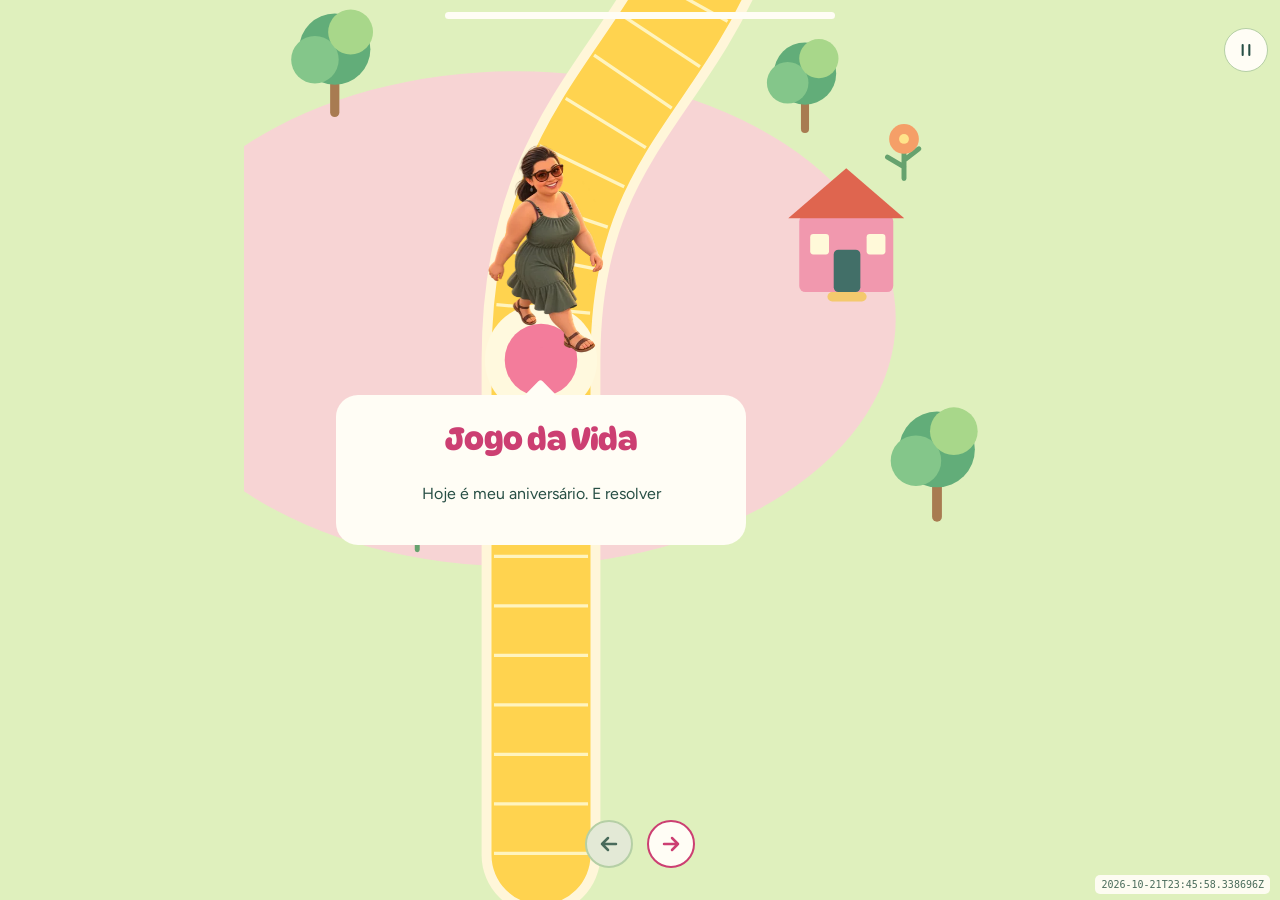
==== docs/index.html @ fe2aa4f0 "Add Hairline workflow animation to Backstage" ====
<!doctype html><html lang="pt-BR"><head>
<!-- Google tag (gtag.js) -->
<script async src="https://www.googletagmanager.com/gtag/js?id=G-HTS7E9BXDD"></script>
<script>
  window.dataLayer = window.dataLayer || [];
  function gtag(){dataLayer.push(arguments);}
  gtag('js', new Date());

  gtag('config', 'G-HTS7E9BXDD');
</script>
<meta charset="utf-8"><meta name="viewport" content="width=device-width,initial-scale=1"><title>Jogo da Vida</title><link rel="stylesheet" href="style.css?v=92716faf28afe22a"></head><body><main><button id="reading-playback-toggle" class="reading-playback" type="button" aria-pressed="false" aria-label="Pausar animação e pergunta automática" title="Pausar"><svg viewBox="0 0 24 24" width="20" height="20" aria-hidden="true" focusable="false"><path class="reading-pause-icon" d="M8 6v12M16 6v12"/><path class="reading-play-icon" d="m9 5 10 7-10 7Z"/></svg></button><div id="timeline-progress" class="timeline-progress" role="progressbar" aria-label="Progresso da história" aria-valuemin="0" aria-valuemax="100" aria-valuenow="0" hidden><div class="timeline-progress-track"><div class="timeline-progress-fill"></div></div></div><div class="stage" aria-label="Tabuleiro vertical de memórias"><div class="map"><svg xmlns="http://www.w3.org/2000/svg" width="480" height="5250" viewBox="0 0 480 5250" aria-hidden="true"><rect width="480" height="5250" fill="#dff0bd" /><ellipse cx="165" cy="4625" rx="230" ry="150" fill="#f7d4d4" /><ellipse cx="315" cy="4275" rx="230" ry="150" fill="#c5e9d7" /><ellipse cx="165" cy="3925" rx="230" ry="150" fill="#f9dfab" /><ellipse cx="315" cy="3575" rx="230" ry="150" fill="#d9e8cd" /><ellipse cx="165" cy="3225" rx="230" ry="150" fill="#f7d4d4" /><ellipse cx="315" cy="2875" rx="230" ry="150" fill="#c5e9d7" /><ellipse cx="165" cy="2525" rx="230" ry="150" fill="#f9dfab" /><ellipse cx="315" cy="2175" rx="230" ry="150" fill="#d9e8cd" /><ellipse cx="165" cy="1825" rx="230" ry="150" fill="#f7d4d4" /><ellipse cx="315" cy="1475" rx="230" ry="150" fill="#c5e9d7" /><ellipse cx="165" cy="1125" rx="230" ry="150" fill="#f9dfab" /><ellipse cx="315" cy="775" rx="230" ry="150" fill="#d9e8cd" /><ellipse cx="165" cy="425" rx="230" ry="150" fill="#f7d4d4" /><path d="M 180 4950 L 180 4650 C 180 4475.0 300 4475.0 300 4300 C 300 4125.0 180 4125.0 180 3950 C 180 3775.0 300 3775.0 300 3600 C 300 3425.0 180 3425.0 180 3250 C 180 3075.0 300 3075.0 300 2900 C 300 2725.0 180 2725.0 180 2550 C 180 2375.0 300 2375.0 300 2200 C 300 2025.0 180 2025.0 180 1850 C 180 1675.0 300 1675.0 300 1500 C 300 1325.0 180 1325.0 180 1150 C 180 975.0 300 975.0 300 800 C 300 625.0 180 625.0 180 450 L 180 120" fill="none" stroke="#fff6d9" stroke-width="72" stroke-linecap="round" /><path d="M 180 4950 L 180 4650 C 180 4475.0 300 4475.0 300 4300 C 300 4125.0 180 4125.0 180 3950 C 180 3775.0 300 3775.0 300 3600 C 300 3425.0 180 3425.0 180 3250 C 180 3075.0 300 3075.0 300 2900 C 300 2725.0 180 2725.0 180 2550 C 180 2375.0 300 2375.0 300 2200 C 300 2025.0 180 2025.0 180 1850 C 180 1675.0 300 1675.0 300 1500 C 300 1325.0 180 1325.0 180 1150 C 180 975.0 300 975.0 300 800 C 300 625.0 180 625.0 180 450 L 180 120" fill="none" stroke="#ffd34f" stroke-width="60" stroke-linecap="round" /><path d="M 180 4950 L 180 4650 C 180 4475.0 300 4475.0 300 4300 C 300 4125.0 180 4125.0 180 3950 C 180 3775.0 300 3775.0 300 3600 C 300 3425.0 180 3425.0 180 3250 C 180 3075.0 300 3075.0 300 2900 C 300 2725.0 180 2725.0 180 2550 C 180 2375.0 300 2375.0 300 2200 C 300 2025.0 180 2025.0 180 1850 C 180 1675.0 300 1675.0 300 1500 C 300 1325.0 180 1325.0 180 1150 C 180 975.0 300 975.0 300 800 C 300 625.0 180 625.0 180 450 L 180 120" fill="none" stroke="#fff4bf" stroke-width="57" stroke-dasharray="2 28" /><g data-scene="0" transform="translate(0 1750)"><g transform="translate(55 2750) scale(0.8)"><path d="M0 0v-33" stroke="#a87b51" stroke-width="7" stroke-linecap="round" /><circle cy="-48" r="27" fill="#62ad79" /><circle cx="-15" cy="-40" r="18" fill="#84c68a" /><circle cx="12" cy="-61" r="17" fill="#a8d78a" /></g><g transform="translate(420 2995) scale(0.85)"><path d="M0 0v-33" stroke="#a87b51" stroke-width="7" stroke-linecap="round" /><circle cy="-48" r="27" fill="#62ad79" /><circle cx="-15" cy="-40" r="18" fill="#84c68a" /><circle cx="12" cy="-61" r="17" fill="#a8d78a" /></g><g transform="translate(75 2980)"><path d="M0 0v-20m0 13-10-6m10 2 9-7" fill="none" stroke="#66a26e" stroke-width="3" stroke-linecap="round" /><circle cy="-24" r="9" fill="#f1799c" /><circle cy="-24" r="3" fill="#ffe38a" /></g><g transform="translate(400 2790)"><path d="M0 0v-20m0 13-10-6m10 2 9-7" fill="none" stroke="#66a26e" stroke-width="3" stroke-linecap="round" /><circle cy="-24" r="9" fill="#f59f68" /><circle cy="-24" r="3" fill="#ffe38a" /></g><g transform="translate(105 3015)"><path d="M0 0v-20m0 13-10-6m10 2 9-7" fill="none" stroke="#66a26e" stroke-width="3" stroke-linecap="round" /><circle cy="-24" r="9" fill="#f1799c" /><circle cy="-24" r="3" fill="#ffe38a" /></g><g transform="translate(365 2855) scale(0.95)"><rect x="-30" y="-45" width="60" height="49" rx="4" fill="#f198ae" /><path d="M-37-43 0-75 37-43Z" fill="#df654f" /><rect x="-8" y="-23" width="17" height="27" rx="3" fill="#426f68" /><rect x="-23" y="-33" width="12" height="13" rx="2" fill="#fff9d9" /><rect x="13" y="-33" width="12" height="13" rx="2" fill="#fff9d9" /><rect x="-12" y="4" width="25" height="6" rx="3" fill="#f4c96d" /></g><g transform="translate(340 2760) scale(0.7)"><path d="M0 0v-33" stroke="#a87b51" stroke-width="7" stroke-linecap="round" /><circle cy="-48" r="27" fill="#62ad79" /><circle cx="-15" cy="-40" r="18" fill="#84c68a" /><circle cx="12" cy="-61" r="17" fill="#a8d78a" /></g></g><g class="house-stop" data-go="0"><circle cx="180" cy="4650" r="34" fill="#fff9de" /><circle cx="180" cy="4650" r="22" fill="#f4b5a8" class="stop-core" /></g><g data-scene="1" transform="translate(0 1750)"><g transform="translate(55 2400) scale(0.8)"><path d="M0 0v-33" stroke="#a87b51" stroke-width="7" stroke-linecap="round" /><circle cy="-48" r="27" fill="#62ad79" /><circle cx="-15" cy="-40" r="18" fill="#84c68a" /><circle cx="12" cy="-61" r="17" fill="#a8d78a" /></g><g transform="translate(420 2645) scale(0.85)"><path d="M0 0v-33" stroke="#a87b51" stroke-width="7" stroke-linecap="round" /><circle cy="-48" r="27" fill="#62ad79" /><circle cx="-15" cy="-40" r="18" fill="#84c68a" /><circle cx="12" cy="-61" r="17" fill="#a8d78a" /></g><g transform="translate(75 2630)"><path d="M0 0v-20m0 13-10-6m10 2 9-7" fill="none" stroke="#66a26e" stroke-width="3" stroke-linecap="round" /><circle cy="-24" r="9" fill="#f1799c" /><circle cy="-24" r="3" fill="#ffe38a" /></g><g transform="translate(400 2440)"><path d="M0 0v-20m0 13-10-6m10 2 9-7" fill="none" stroke="#66a26e" stroke-width="3" stroke-linecap="round" /><circle cy="-24" r="9" fill="#f59f68" /><circle cy="-24" r="3" fill="#ffe38a" /></g><g transform="translate(105 2665)"><path d="M0 0v-20m0 13-10-6m10 2 9-7" fill="none" stroke="#66a26e" stroke-width="3" stroke-linecap="round" /><circle cy="-24" r="9" fill="#f1799c" /><circle cy="-24" r="3" fill="#ffe38a" /></g><g transform="translate(95 2505) scale(0.95)"><rect x="-30" y="-45" width="60" height="49" rx="4" fill="#ffd888" /><path d="M-37-43 0-75 37-43Z" fill="#df654f" /><rect x="-8" y="-23" width="17" height="27" rx="3" fill="#426f68" /><rect x="-23" y="-33" width="12" height="13" rx="2" fill="#fff9d9" /><rect x="13" y="-33" width="12" height="13" rx="2" fill="#fff9d9" /><rect x="-12" y="4" width="25" height="6" rx="3" fill="#f4c96d" /></g><g transform="translate(70 2410) scale(0.7)"><path d="M0 0v-33" stroke="#a87b51" stroke-width="7" stroke-linecap="round" /><circle cy="-48" r="27" fill="#62ad79" /><circle cx="-15" cy="-40" r="18" fill="#84c68a" /><circle cx="12" cy="-61" r="17" fill="#a8d78a" /></g><g transform="translate(25 2440) rotate(-5)"><rect x="-5" y="-5" width="155" height="110" rx="4" fill="#fffdf6" /><image href="assets/alagoas.webp" width="145" height="90" preserveAspectRatio="xMidYMid slice" /></g></g><g class="house-stop" data-go="1"><circle cx="300" cy="4300" r="34" fill="#fff9de" /><circle cx="300" cy="4300" r="22" fill="#f4b5a8" class="stop-core" /></g><g data-scene="2" transform="translate(0 1400)"><g transform="translate(55 2400) scale(0.8)"><path d="M0 0v-33" stroke="#a87b51" stroke-width="7" stroke-linecap="round" /><circle cy="-48" r="27" fill="#62ad79" /><circle cx="-15" cy="-40" r="18" fill="#84c68a" /><circle cx="12" cy="-61" r="17" fill="#a8d78a" /></g><g transform="translate(420 2645) scale(0.85)"><path d="M0 0v-33" stroke="#a87b51" stroke-width="7" stroke-linecap="round" /><circle cy="-48" r="27" fill="#62ad79" /><circle cx="-15" cy="-40" r="18" fill="#84c68a" /><circle cx="12" cy="-61" r="17" fill="#a8d78a" /></g><g transform="translate(75 2630)"><path d="M0 0v-20m0 13-10-6m10 2 9-7" fill="none" stroke="#66a26e" stroke-width="3" stroke-linecap="round" /><circle cy="-24" r="9" fill="#f1799c" /><circle cy="-24" r="3" fill="#ffe38a" /></g><g transform="translate(400 2440)"><path d="M0 0v-20m0 13-10-6m10 2 9-7" fill="none" stroke="#66a26e" stroke-width="3" stroke-linecap="round" /><circle cy="-24" r="9" fill="#f59f68" /><circle cy="-24" r="3" fill="#ffe38a" /></g><g transform="translate(105 2665)"><path d="M0 0v-20m0 13-10-6m10 2 9-7" fill="none" stroke="#66a26e" stroke-width="3" stroke-linecap="round" /><circle cy="-24" r="9" fill="#f1799c" /><circle cy="-24" r="3" fill="#ffe38a" /></g><g transform="translate(95 2505) scale(0.95)"><rect x="-30" y="-45" width="60" height="49" rx="4" fill="#ffd888" /><path d="M-37-43 0-75 37-43Z" fill="#df654f" /><rect x="-8" y="-23" width="17" height="27" rx="3" fill="#426f68" /><rect x="-23" y="-33" width="12" height="13" rx="2" fill="#fff9d9" /><rect x="13" y="-33" width="12" height="13" rx="2" fill="#fff9d9" /><rect x="-12" y="4" width="25" height="6" rx="3" fill="#f4c96d" /></g><g transform="translate(70 2410) scale(0.7)"><path d="M0 0v-33" stroke="#a87b51" stroke-width="7" stroke-linecap="round" /><circle cy="-48" r="27" fill="#62ad79" /><circle cx="-15" cy="-40" r="18" fill="#84c68a" /><circle cx="12" cy="-61" r="17" fill="#a8d78a" /></g></g><g class="house-stop" data-go="2"><circle cx="180" cy="3950" r="34" fill="#fff9de" /><circle cx="180" cy="3950" r="22" fill="#f4b5a8" class="stop-core" /></g><g data-scene="3" transform="translate(0 1400)"><g transform="translate(55 2050) scale(0.8)"><path d="M0 0v-33" stroke="#a87b51" stroke-width="7" stroke-linecap="round" /><circle cy="-48" r="27" fill="#62ad79" /><circle cx="-15" cy="-40" r="18" fill="#84c68a" /><circle cx="12" cy="-61" r="17" fill="#a8d78a" /></g><g transform="translate(420 2295) scale(0.85)"><path d="M0 0v-33" stroke="#a87b51" stroke-width="7" stroke-linecap="round" /><circle cy="-48" r="27" fill="#62ad79" /><circle cx="-15" cy="-40" r="18" fill="#84c68a" /><circle cx="12" cy="-61" r="17" fill="#a8d78a" /></g><g transform="translate(75 2280)"><path d="M0 0v-20m0 13-10-6m10 2 9-7" fill="none" stroke="#66a26e" stroke-width="3" stroke-linecap="round" /><circle cy="-24" r="9" fill="#f1799c" /><circle cy="-24" r="3" fill="#ffe38a" /></g><g transform="translate(400 2090)"><path d="M0 0v-20m0 13-10-6m10 2 9-7" fill="none" stroke="#66a26e" stroke-width="3" stroke-linecap="round" /><circle cy="-24" r="9" fill="#f59f68" /><circle cy="-24" r="3" fill="#ffe38a" /></g><g transform="translate(105 2315)"><path d="M0 0v-20m0 13-10-6m10 2 9-7" fill="none" stroke="#66a26e" stroke-width="3" stroke-linecap="round" /><circle cy="-24" r="9" fill="#f1799c" /><circle cy="-24" r="3" fill="#ffe38a" /></g><g transform="translate(285 2070) rotate(5)"><rect x="-5" y="-5" width="155" height="115" rx="4" fill="#fffdf6" /><image href="assets/recife.webp" width="145" height="95" preserveAspectRatio="xMidYMid slice" /></g><g transform="translate(60 2300) scale(0.62)"><rect x="-30" y="-45" width="60" height="49" rx="4" fill="#70c9b8" /><path d="M-37-43 0-75 37-43Z" fill="#df654f" /><rect x="-8" y="-23" width="17" height="27" rx="3" fill="#426f68" /><rect x="-23" y="-33" width="12" height="13" rx="2" fill="#fff9d9" /><rect x="13" y="-33" width="12" height="13" rx="2" fill="#fff9d9" /><rect x="-12" y="4" width="25" height="6" rx="3" fill="#f4c96d" /></g><g transform="translate(110 2285) scale(0.62)"><rect x="-30" y="-45" width="60" height="49" rx="4" fill="#f7a2ac" /><path d="M-37-43 0-75 37-43Z" fill="#df654f" /><rect x="-8" y="-23" width="17" height="27" rx="3" fill="#426f68" /><rect x="-23" y="-33" width="12" height="13" rx="2" fill="#fff9d9" /><rect x="13" y="-33" width="12" height="13" rx="2" fill="#fff9d9" /><rect x="-12" y="4" width="25" height="6" rx="3" fill="#f4c96d" /></g><g transform="translate(160 2300) scale(0.62)"><rect x="-30" y="-45" width="60" height="49" rx="4" fill="#f8cd76" /><path d="M-37-43 0-75 37-43Z" fill="#df654f" /><rect x="-8" y="-23" width="17" height="27" rx="3" fill="#426f68" /><rect x="-23" y="-33" width="12" height="13" rx="2" fill="#fff9d9" /><rect x="13" y="-33" width="12" height="13" rx="2" fill="#fff9d9" /><rect x="-12" y="4" width="25" height="6" rx="3" fill="#f4c96d" /></g><path d="M380 2240c-28-45 28-58 30-28 12-33 54-12 24 14l-25 25Z" fill="#ee7296" /></g><g class="house-stop" data-go="3"><circle cx="300" cy="3600" r="34" fill="#fff9de" /><circle cx="300" cy="3600" r="22" fill="#f4b5a8" class="stop-core" /></g><g data-scene="4" transform="translate(0 1050)"><g transform="translate(55 2050) scale(0.8)"><path d="M0 0v-33" stroke="#a87b51" stroke-width="7" stroke-linecap="round" /><circle cy="-48" r="27" fill="#62ad79" /><circle cx="-15" cy="-40" r="18" fill="#84c68a" /><circle cx="12" cy="-61" r="17" fill="#a8d78a" /></g><g transform="translate(420 2295) scale(0.85)"><path d="M0 0v-33" stroke="#a87b51" stroke-width="7" stroke-linecap="round" /><circle cy="-48" r="27" fill="#62ad79" /><circle cx="-15" cy="-40" r="18" fill="#84c68a" /><circle cx="12" cy="-61" r="17" fill="#a8d78a" /></g><g transform="translate(75 2280)"><path d="M0 0v-20m0 13-10-6m10 2 9-7" fill="none" stroke="#66a26e" stroke-width="3" stroke-linecap="round" /><circle cy="-24" r="9" fill="#f1799c" /><circle cy="-24" r="3" fill="#ffe38a" /></g><g transform="translate(400 2090)"><path d="M0 0v-20m0 13-10-6m10 2 9-7" fill="none" stroke="#66a26e" stroke-width="3" stroke-linecap="round" /><circle cy="-24" r="9" fill="#f59f68" /><circle cy="-24" r="3" fill="#ffe38a" /></g><g transform="translate(105 2315)"><path d="M0 0v-20m0 13-10-6m10 2 9-7" fill="none" stroke="#66a26e" stroke-width="3" stroke-linecap="round" /><circle cy="-24" r="9" fill="#f1799c" /><circle cy="-24" r="3" fill="#ffe38a" /></g><g transform="translate(60 2300) scale(0.62)"><rect x="-30" y="-45" width="60" height="49" rx="4" fill="#70c9b8" /><path d="M-37-43 0-75 37-43Z" fill="#df654f" /><rect x="-8" y="-23" width="17" height="27" rx="3" fill="#426f68" /><rect x="-23" y="-33" width="12" height="13" rx="2" fill="#fff9d9" /><rect x="13" y="-33" width="12" height="13" rx="2" fill="#fff9d9" /><rect x="-12" y="4" width="25" height="6" rx="3" fill="#f4c96d" /></g><g transform="translate(110 2285) scale(0.62)"><rect x="-30" y="-45" width="60" height="49" rx="4" fill="#f7a2ac" /><path d="M-37-43 0-75 37-43Z" fill="#df654f" /><rect x="-8" y="-23" width="17" height="27" rx="3" fill="#426f68" /><rect x="-23" y="-33" width="12" height="13" rx="2" fill="#fff9d9" /><rect x="13" y="-33" width="12" height="13" rx="2" fill="#fff9d9" /><rect x="-12" y="4" width="25" height="6" rx="3" fill="#f4c96d" /></g><g transform="translate(160 2300) scale(0.62)"><rect x="-30" y="-45" width="60" height="49" rx="4" fill="#f8cd76" /><path d="M-37-43 0-75 37-43Z" fill="#df654f" /><rect x="-8" y="-23" width="17" height="27" rx="3" fill="#426f68" /><rect x="-23" y="-33" width="12" height="13" rx="2" fill="#fff9d9" /><rect x="13" y="-33" width="12" height="13" rx="2" fill="#fff9d9" /><rect x="-12" y="4" width="25" height="6" rx="3" fill="#f4c96d" /></g><path d="M380 2240c-28-45 28-58 30-28 12-33 54-12 24 14l-25 25Z" fill="#ee7296" /></g><g class="house-stop" data-go="4"><circle cx="180" cy="3250" r="34" fill="#fff9de" /><circle cx="180" cy="3250" r="22" fill="#f4b5a8" class="stop-core" /></g><g data-scene="5" transform="translate(0 1050)"><g transform="translate(55 1700) scale(0.8)"><path d="M0 0v-33" stroke="#a87b51" stroke-width="7" stroke-linecap="round" /><circle cy="-48" r="27" fill="#62ad79" /><circle cx="-15" cy="-40" r="18" fill="#84c68a" /><circle cx="12" cy="-61" r="17" fill="#a8d78a" /></g><g transform="translate(420 1945) scale(0.85)"><path d="M0 0v-33" stroke="#a87b51" stroke-width="7" stroke-linecap="round" /><circle cy="-48" r="27" fill="#62ad79" /><circle cx="-15" cy="-40" r="18" fill="#84c68a" /><circle cx="12" cy="-61" r="17" fill="#a8d78a" /></g><g transform="translate(75 1930)"><path d="M0 0v-20m0 13-10-6m10 2 9-7" fill="none" stroke="#66a26e" stroke-width="3" stroke-linecap="round" /><circle cy="-24" r="9" fill="#f1799c" /><circle cy="-24" r="3" fill="#ffe38a" /></g><g transform="translate(400 1740)"><path d="M0 0v-20m0 13-10-6m10 2 9-7" fill="none" stroke="#66a26e" stroke-width="3" stroke-linecap="round" /><circle cy="-24" r="9" fill="#f59f68" /><circle cy="-24" r="3" fill="#ffe38a" /></g><g transform="translate(105 1965)"><path d="M0 0v-20m0 13-10-6m10 2 9-7" fill="none" stroke="#66a26e" stroke-width="3" stroke-linecap="round" /><circle cy="-24" r="9" fill="#f1799c" /><circle cy="-24" r="3" fill="#ffe38a" /></g><path d="M80 1800h80" stroke="#b5caa7" stroke-width="7" stroke-linecap="round" /></g><g class="house-stop" data-go="5"><circle cx="300" cy="2900" r="34" fill="#fff9de" /><circle cx="300" cy="2900" r="22" fill="#f4b5a8" class="stop-core" /></g><g data-scene="6" transform="translate(0 1050)"><g transform="translate(55 1350) scale(0.8)"><path d="M0 0v-33" stroke="#a87b51" stroke-width="7" stroke-linecap="round" /><circle cy="-48" r="27" fill="#62ad79" /><circle cx="-15" cy="-40" r="18" fill="#84c68a" /><circle cx="12" cy="-61" r="17" fill="#a8d78a" /></g><g transform="translate(420 1595) scale(0.85)"><path d="M0 0v-33" stroke="#a87b51" stroke-width="7" stroke-linecap="round" /><circle cy="-48" r="27" fill="#62ad79" /><circle cx="-15" cy="-40" r="18" fill="#84c68a" /><circle cx="12" cy="-61" r="17" fill="#a8d78a" /></g><g transform="translate(75 1580)"><path d="M0 0v-20m0 13-10-6m10 2 9-7" fill="none" stroke="#66a26e" stroke-width="3" stroke-linecap="round" /><circle cy="-24" r="9" fill="#f1799c" /><circle cy="-24" r="3" fill="#ffe38a" /></g><g transform="translate(400 1390)"><path d="M0 0v-20m0 13-10-6m10 2 9-7" fill="none" stroke="#66a26e" stroke-width="3" stroke-linecap="round" /><circle cy="-24" r="9" fill="#f59f68" /><circle cy="-24" r="3" fill="#ffe38a" /></g><g transform="translate(105 1615)"><path d="M0 0v-20m0 13-10-6m10 2 9-7" fill="none" stroke="#66a26e" stroke-width="3" stroke-linecap="round" /><circle cy="-24" r="9" fill="#f1799c" /><circle cy="-24" r="3" fill="#ffe38a" /></g><g transform="translate(365 1415) scale(0.8)"><rect x="-30" y="-45" width="60" height="49" rx="4" fill="#f69baf" /><path d="M-37-43 0-75 37-43Z" fill="#df654f" /><rect x="-8" y="-23" width="17" height="27" rx="3" fill="#426f68" /><rect x="-23" y="-33" width="12" height="13" rx="2" fill="#fff9d9" /><rect x="13" y="-33" width="12" height="13" rx="2" fill="#fff9d9" /><rect x="-12" y="4" width="25" height="6" rx="3" fill="#f4c96d" /></g></g><g class="house-stop" data-go="6"><circle cx="180" cy="2550" r="34" fill="#fff9de" /><circle cx="180" cy="2550" r="22" fill="#f4b5a8" class="stop-core" /></g><g data-scene="7" transform="translate(0 700)"><g transform="translate(55 1350) scale(0.8)"><path d="M0 0v-33" stroke="#a87b51" stroke-width="7" stroke-linecap="round" /><circle cy="-48" r="27" fill="#62ad79" /><circle cx="-15" cy="-40" r="18" fill="#84c68a" /><circle cx="12" cy="-61" r="17" fill="#a8d78a" /></g><g transform="translate(420 1595) scale(0.85)"><path d="M0 0v-33" stroke="#a87b51" stroke-width="7" stroke-linecap="round" /><circle cy="-48" r="27" fill="#62ad79" /><circle cx="-15" cy="-40" r="18" fill="#84c68a" /><circle cx="12" cy="-61" r="17" fill="#a8d78a" /></g><g transform="translate(75 1580)"><path d="M0 0v-20m0 13-10-6m10 2 9-7" fill="none" stroke="#66a26e" stroke-width="3" stroke-linecap="round" /><circle cy="-24" r="9" fill="#f1799c" /><circle cy="-24" r="3" fill="#ffe38a" /></g><g transform="translate(400 1390)"><path d="M0 0v-20m0 13-10-6m10 2 9-7" fill="none" stroke="#66a26e" stroke-width="3" stroke-linecap="round" /><circle cy="-24" r="9" fill="#f59f68" /><circle cy="-24" r="3" fill="#ffe38a" /></g><g transform="translate(105 1615)"><path d="M0 0v-20m0 13-10-6m10 2 9-7" fill="none" stroke="#66a26e" stroke-width="3" stroke-linecap="round" /><circle cy="-24" r="9" fill="#f1799c" /><circle cy="-24" r="3" fill="#ffe38a" /></g><g transform="translate(365 1415) scale(0.8)"><rect x="-30" y="-45" width="60" height="49" rx="4" fill="#f69baf" /><path d="M-37-43 0-75 37-43Z" fill="#df654f" /><rect x="-8" y="-23" width="17" height="27" rx="3" fill="#426f68" /><rect x="-23" y="-33" width="12" height="13" rx="2" fill="#fff9d9" /><rect x="13" y="-33" width="12" height="13" rx="2" fill="#fff9d9" /><rect x="-12" y="4" width="25" height="6" rx="3" fill="#f4c96d" /></g><image href="assets/dedey-baby.webp" x="325" y="1495" width="80" height="96" /></g><g class="house-stop" data-go="7"><circle cx="300" cy="2200" r="34" fill="#fff9de" /><circle cx="300" cy="2200" r="22" fill="#f4b5a8" class="stop-core" /></g><g data-scene="8" transform="translate(0 700)"><g transform="translate(55 1000) scale(0.8)"><path d="M0 0v-33" stroke="#a87b51" stroke-width="7" stroke-linecap="round" /><circle cy="-48" r="27" fill="#62ad79" /><circle cx="-15" cy="-40" r="18" fill="#84c68a" /><circle cx="12" cy="-61" r="17" fill="#a8d78a" /></g><g transform="translate(420 1245) scale(0.85)"><path d="M0 0v-33" stroke="#a87b51" stroke-width="7" stroke-linecap="round" /><circle cy="-48" r="27" fill="#62ad79" /><circle cx="-15" cy="-40" r="18" fill="#84c68a" /><circle cx="12" cy="-61" r="17" fill="#a8d78a" /></g><g transform="translate(75 1230)"><path d="M0 0v-20m0 13-10-6m10 2 9-7" fill="none" stroke="#66a26e" stroke-width="3" stroke-linecap="round" /><circle cy="-24" r="9" fill="#f1799c" /><circle cy="-24" r="3" fill="#ffe38a" /></g><g transform="translate(400 1040)"><path d="M0 0v-20m0 13-10-6m10 2 9-7" fill="none" stroke="#66a26e" stroke-width="3" stroke-linecap="round" /><circle cy="-24" r="9" fill="#f59f68" /><circle cy="-24" r="3" fill="#ffe38a" /></g><g transform="translate(105 1265)"><path d="M0 0v-20m0 13-10-6m10 2 9-7" fill="none" stroke="#66a26e" stroke-width="3" stroke-linecap="round" /><circle cy="-24" r="9" fill="#f1799c" /><circle cy="-24" r="3" fill="#ffe38a" /></g><g transform="translate(95 1105) scale(0.95)"><rect x="-30" y="-45" width="60" height="49" rx="4" fill="#ffd888" /><path d="M-37-43 0-75 37-43Z" fill="#df654f" /><rect x="-8" y="-23" width="17" height="27" rx="3" fill="#426f68" /><rect x="-23" y="-33" width="12" height="13" rx="2" fill="#fff9d9" /><rect x="13" y="-33" width="12" height="13" rx="2" fill="#fff9d9" /><rect x="-12" y="4" width="25" height="6" rx="3" fill="#f4c96d" /></g><g transform="translate(70 1010) scale(0.7)"><path d="M0 0v-33" stroke="#a87b51" stroke-width="7" stroke-linecap="round" /><circle cy="-48" r="27" fill="#62ad79" /><circle cx="-15" cy="-40" r="18" fill="#84c68a" /><circle cx="12" cy="-61" r="17" fill="#a8d78a" /></g></g><g class="house-stop" data-go="8"><circle cx="180" cy="1850" r="34" fill="#fff9de" /><circle cx="180" cy="1850" r="22" fill="#f4b5a8" class="stop-core" /></g><g data-scene="9" transform="translate(0 350)"><g transform="translate(55 1000) scale(0.8)"><path d="M0 0v-33" stroke="#a87b51" stroke-width="7" stroke-linecap="round" /><circle cy="-48" r="27" fill="#62ad79" /><circle cx="-15" cy="-40" r="18" fill="#84c68a" /><circle cx="12" cy="-61" r="17" fill="#a8d78a" /></g><g transform="translate(420 1245) scale(0.85)"><path d="M0 0v-33" stroke="#a87b51" stroke-width="7" stroke-linecap="round" /><circle cy="-48" r="27" fill="#62ad79" /><circle cx="-15" cy="-40" r="18" fill="#84c68a" /><circle cx="12" cy="-61" r="17" fill="#a8d78a" /></g><g transform="translate(75 1230)"><path d="M0 0v-20m0 13-10-6m10 2 9-7" fill="none" stroke="#66a26e" stroke-width="3" stroke-linecap="round" /><circle cy="-24" r="9" fill="#f1799c" /><circle cy="-24" r="3" fill="#ffe38a" /></g><g transform="translate(400 1040)"><path d="M0 0v-20m0 13-10-6m10 2 9-7" fill="none" stroke="#66a26e" stroke-width="3" stroke-linecap="round" /><circle cy="-24" r="9" fill="#f59f68" /><circle cy="-24" r="3" fill="#ffe38a" /></g><g transform="translate(105 1265)"><path d="M0 0v-20m0 13-10-6m10 2 9-7" fill="none" stroke="#66a26e" stroke-width="3" stroke-linecap="round" /><circle cy="-24" r="9" fill="#f1799c" /><circle cy="-24" r="3" fill="#ffe38a" /></g><g transform="translate(95 1105) scale(0.95)"><rect x="-30" y="-45" width="60" height="49" rx="4" fill="#ffd888" /><path d="M-37-43 0-75 37-43Z" fill="#df654f" /><rect x="-8" y="-23" width="17" height="27" rx="3" fill="#426f68" /><rect x="-23" y="-33" width="12" height="13" rx="2" fill="#fff9d9" /><rect x="13" y="-33" width="12" height="13" rx="2" fill="#fff9d9" /><rect x="-12" y="4" width="25" height="6" rx="3" fill="#f4c96d" /></g><g transform="translate(70 1010) scale(0.7)"><path d="M0 0v-33" stroke="#a87b51" stroke-width="7" stroke-linecap="round" /><circle cy="-48" r="27" fill="#62ad79" /><circle cx="-15" cy="-40" r="18" fill="#84c68a" /><circle cx="12" cy="-61" r="17" fill="#a8d78a" /></g></g><g class="house-stop" data-go="9"><circle cx="300" cy="1500" r="34" fill="#fff9de" /><circle cx="300" cy="1500" r="22" fill="#f4b5a8" class="stop-core" /></g><g data-scene="10" transform="translate(0 0)"><g transform="translate(55 1000) scale(0.8)"><path d="M0 0v-33" stroke="#a87b51" stroke-width="7" stroke-linecap="round" /><circle cy="-48" r="27" fill="#62ad79" /><circle cx="-15" cy="-40" r="18" fill="#84c68a" /><circle cx="12" cy="-61" r="17" fill="#a8d78a" /></g><g transform="translate(420 1245) scale(0.85)"><path d="M0 0v-33" stroke="#a87b51" stroke-width="7" stroke-linecap="round" /><circle cy="-48" r="27" fill="#62ad79" /><circle cx="-15" cy="-40" r="18" fill="#84c68a" /><circle cx="12" cy="-61" r="17" fill="#a8d78a" /></g><g transform="translate(75 1230)"><path d="M0 0v-20m0 13-10-6m10 2 9-7" fill="none" stroke="#66a26e" stroke-width="3" stroke-linecap="round" /><circle cy="-24" r="9" fill="#f1799c" /><circle cy="-24" r="3" fill="#ffe38a" /></g><g transform="translate(400 1040)"><path d="M0 0v-20m0 13-10-6m10 2 9-7" fill="none" stroke="#66a26e" stroke-width="3" stroke-linecap="round" /><circle cy="-24" r="9" fill="#f59f68" /><circle cy="-24" r="3" fill="#ffe38a" /></g><g transform="translate(105 1265)"><path d="M0 0v-20m0 13-10-6m10 2 9-7" fill="none" stroke="#66a26e" stroke-width="3" stroke-linecap="round" /><circle cy="-24" r="9" fill="#f1799c" /><circle cy="-24" r="3" fill="#ffe38a" /></g><g transform="translate(95 1105) scale(0.95)"><rect x="-30" y="-45" width="60" height="49" rx="4" fill="#ffd888" /><path d="M-37-43 0-75 37-43Z" fill="#df654f" /><rect x="-8" y="-23" width="17" height="27" rx="3" fill="#426f68" /><rect x="-23" y="-33" width="12" height="13" rx="2" fill="#fff9d9" /><rect x="13" y="-33" width="12" height="13" rx="2" fill="#fff9d9" /><rect x="-12" y="4" width="25" height="6" rx="3" fill="#f4c96d" /></g><g transform="translate(70 1010) scale(0.7)"><path d="M0 0v-33" stroke="#a87b51" stroke-width="7" stroke-linecap="round" /><circle cy="-48" r="27" fill="#62ad79" /><circle cx="-15" cy="-40" r="18" fill="#84c68a" /><circle cx="12" cy="-61" r="17" fill="#a8d78a" /></g></g><g class="house-stop" data-go="10"><circle cx="180" cy="1150" r="34" fill="#fff9de" /><circle cx="180" cy="1150" r="22" fill="#f4b5a8" class="stop-core" /></g><g data-scene="11" transform="translate(0 0)"><g transform="translate(55 650) scale(0.8)"><path d="M0 0v-33" stroke="#a87b51" stroke-width="7" stroke-linecap="round" /><circle cy="-48" r="27" fill="#62ad79" /><circle cx="-15" cy="-40" r="18" fill="#84c68a" /><circle cx="12" cy="-61" r="17" fill="#a8d78a" /></g><g transform="translate(420 895) scale(0.85)"><path d="M0 0v-33" stroke="#a87b51" stroke-width="7" stroke-linecap="round" /><circle cy="-48" r="27" fill="#62ad79" /><circle cx="-15" cy="-40" r="18" fill="#84c68a" /><circle cx="12" cy="-61" r="17" fill="#a8d78a" /></g><g transform="translate(75 880)"><path d="M0 0v-20m0 13-10-6m10 2 9-7" fill="none" stroke="#66a26e" stroke-width="3" stroke-linecap="round" /><circle cy="-24" r="9" fill="#f1799c" /><circle cy="-24" r="3" fill="#ffe38a" /></g><g transform="translate(400 690)"><path d="M0 0v-20m0 13-10-6m10 2 9-7" fill="none" stroke="#66a26e" stroke-width="3" stroke-linecap="round" /><circle cy="-24" r="9" fill="#f59f68" /><circle cy="-24" r="3" fill="#ffe38a" /></g><g transform="translate(105 915)"><path d="M0 0v-20m0 13-10-6m10 2 9-7" fill="none" stroke="#66a26e" stroke-width="3" stroke-linecap="round" /><circle cy="-24" r="9" fill="#f1799c" /><circle cy="-24" r="3" fill="#ffe38a" /></g><g transform="translate(365 750)"><rect x="-38" y="-60" width="76" height="67" rx="6" fill="#fffdf5" /><path d="M-45-61h90" stroke="#71bfae" stroke-width="9" stroke-linecap="round" /><path d="M0-51v22m-11-11h22" stroke="#ee7296" stroke-width="6" /><rect x="-10" y="-14" width="20" height="21" rx="2" fill="#6baea5" /></g></g><g class="house-stop" data-go="11"><circle cx="300" cy="800" r="34" fill="#fff9de" /><circle cx="300" cy="800" r="22" fill="#f4b5a8" class="stop-core" /></g><g data-scene="12" transform="translate(0 0)"><g transform="translate(55 300) scale(0.8)"><path d="M0 0v-33" stroke="#a87b51" stroke-width="7" stroke-linecap="round" /><circle cy="-48" r="27" fill="#62ad79" /><circle cx="-15" cy="-40" r="18" fill="#84c68a" /><circle cx="12" cy="-61" r="17" fill="#a8d78a" /></g><g transform="translate(420 545) scale(0.85)"><path d="M0 0v-33" stroke="#a87b51" stroke-width="7" stroke-linecap="round" /><circle cy="-48" r="27" fill="#62ad79" /><circle cx="-15" cy="-40" r="18" fill="#84c68a" /><circle cx="12" cy="-61" r="17" fill="#a8d78a" /></g><g transform="translate(75 530)"><path d="M0 0v-20m0 13-10-6m10 2 9-7" fill="none" stroke="#66a26e" stroke-width="3" stroke-linecap="round" /><circle cy="-24" r="9" fill="#f1799c" /><circle cy="-24" r="3" fill="#ffe38a" /></g><g transform="translate(400 340)"><path d="M0 0v-20m0 13-10-6m10 2 9-7" fill="none" stroke="#66a26e" stroke-width="3" stroke-linecap="round" /><circle cy="-24" r="9" fill="#f59f68" /><circle cy="-24" r="3" fill="#ffe38a" /></g><g transform="translate(105 565)"><path d="M0 0v-20m0 13-10-6m10 2 9-7" fill="none" stroke="#66a26e" stroke-width="3" stroke-linecap="round" /><circle cy="-24" r="9" fill="#f1799c" /><circle cy="-24" r="3" fill="#ffe38a" /></g><g transform="translate(95 405) scale(0.95)"><rect x="-30" y="-45" width="60" height="49" rx="4" fill="#f29d7c" /><path d="M-37-43 0-75 37-43Z" fill="#df654f" /><rect x="-8" y="-23" width="17" height="27" rx="3" fill="#426f68" /><rect x="-23" y="-33" width="12" height="13" rx="2" fill="#fff9d9" /><rect x="13" y="-33" width="12" height="13" rx="2" fill="#fff9d9" /><rect x="-12" y="4" width="25" height="6" rx="3" fill="#f4c96d" /></g><g transform="translate(70 310) scale(0.7)"><path d="M0 0v-33" stroke="#a87b51" stroke-width="7" stroke-linecap="round" /><circle cy="-48" r="27" fill="#62ad79" /><circle cx="-15" cy="-40" r="18" fill="#84c68a" /><circle cx="12" cy="-61" r="17" fill="#a8d78a" /></g></g><g class="house-stop" data-go="12"><circle cx="180" cy="450" r="34" fill="#fff9de" /><circle cx="180" cy="450" r="22" fill="#f4b5a8" class="stop-core" /></g></svg></div><img id="avatar" class="avatar" src="assets/mag.webp" alt="Personagem ilustrada de Magnolia" role="button" tabindex="0" draggable="false" width="144" height="184"></div><article class="retained-story" id="retained-story" aria-label="História desta memória" hidden><div class="bubble-content" id="retained-content" role="region" aria-label="Texto desta memória" tabindex="0"></div></article><article class="bubble" aria-label="Memória desta casa"><div class="bubble-content" id="memoryContent" role="region" aria-label="Texto desta memória" tabindex="0" aria-live="polite"><h1>Jogo da Vida</h1><p>Hoje é meu aniversário. E resolveram transformar minha vida num jogo! </p></div></article><nav class="timeline-navigation" aria-label="Navegar pela história"><button id="timeline-prev" type="button" aria-label="Voltar à memória anterior" title="Voltar" disabled><svg viewBox="0 0 24 24" width="24" height="24" aria-hidden="true" focusable="false"><path d="M19 12H5m6-6-6 6 6 6"/></svg></button><button id="timeline-next" type="button" aria-label="Avançar para a próxima memória" title="Avançar"><svg viewBox="0 0 24 24" width="24" height="24" aria-hidden="true" focusable="false"><path d="M5 12h14m-6-6 6 6-6 6"/></svg></button><button id="timeline-restart" class="timeline-restart" type="button" hidden>Recomeçar</button></nav><noscript><p>Ative JavaScript para percorrer as memórias.</p></noscript></main><script src="content.js?v=a5a12c2e4d4c23ad"></script><script src="story-playback.js?v=d49dbb634e176d20"></script><script src="app.js?v=b576ec9023b92835"></script><time id="app-version" class="app-version" datetime="2026-10-21T23:45:58.338696Z" aria-label="Versão da aplicação em UTC">2026-10-21T23:45:58.338696Z</time></body></html>
---- docs/style.css ----
@font-face{font-family:DynaPuff;src:url(assets/fonts/DynaPuff.ttf) format('truetype');font-weight:400 700;font-display:swap}@font-face{font-family:Figtree;src:url(assets/fonts/Figtree.ttf) format('truetype');font-weight:300 900;font-display:swap}:root{--ground:#dff0bd;--ink:#284f45;--pink:#cc3f72;--paper:#fffdf5}*{box-sizing:border-box}html,body{margin:0;width:100%;height:100%;overflow:hidden}body{background:var(--ground);color:var(--ink);font:16px Figtree,Arial,sans-serif}::selection{background:#ffd34f;color:#284f45}.stage{position:fixed;inset:0;overflow:hidden;background:var(--ground);touch-action:pinch-zoom}.map{position:absolute;left:0;top:0;width:480px;height:5250px;transform-origin:0 0}.map svg{display:block}.house-stop{cursor:pointer}.house-stop.active .stop-core{fill:#f37c9b}.house-stop.next .stop-core{fill:#fff}.avatar-motion{position:absolute;left:0;top:0}.avatar-ghost{pointer-events:none}.avatar{backface-visibility:hidden;transform-origin:50% 60%;position:absolute;left:0;top:0;width:144px;height:184px;object-fit:contain;object-position:center bottom;cursor:pointer;outline:none;user-select:none;-webkit-user-drag:none;touch-action:pinch-zoom}.avatar:focus-visible{outline:3px solid var(--pink);outline-offset:3px;border-radius:20px}:is(.bubble,.retained-story){position:fixed;z-index:3;left:50%;transform:translateX(-50%);width:calc(100% - 36px);max-width:390px;background:var(--paper);padding:23px 24px;border-radius:22px;touch-action:pan-y;text-align:center}:is(.bubble,.retained-story):before{content:'';position:absolute;top:-11px;left:var(--tail,43%);width:23px;height:23px;border-radius:3px;background:var(--paper);transform:rotate(45deg)}.bubble-content{overflow:auto;overscroll-behavior:contain;scrollbar-gutter:stable both-edges;padding-inline:0;scrollbar-width:thin;scrollbar-color:#b5cfa5 var(--paper)}.bubble-content:focus-visible{outline:2px solid var(--pink);outline-offset:3px}:is(.bubble,.retained-story) h1{font:600 28px/1.12 DynaPuff,sans-serif;letter-spacing:-.025em;color:var(--pink);margin:0 0 13px;text-wrap:balance}:is(.bubble,.retained-story) p{font-size:16px;line-height:1.5;margin:0;white-space:pre-line}.family-detail{margin-top:14px!important;color:#496b5b}.quiet h1{color:#60755e}.moving :is(.bubble,.retained-story){visibility:hidden}.sr-only{position:absolute;width:1px;height:1px;clip-path:inset(50%);overflow:hidden}@media(max-width:350px){.avatar{width:126px;height:164px}:is(.bubble,.retained-story){padding:20px}:is(.bubble,.retained-story) h1{font-size:25px}}@media(min-width:701px){.avatar{width:170px;height:220px}:is(.bubble,.retained-story){max-width:410px;padding:27px 28px}:is(.bubble,.retained-story) h1{font-size:31px}}
.app-version{position:fixed;right:max(10px,env(safe-area-inset-right));bottom:max(6px,env(safe-area-inset-bottom));z-index:5;max-width:calc(100vw - 20px);padding:3px 6px;border-radius:5px;background:#fffdf5ed;color:#496b5b;font:10px/1.3 ui-monospace,SFMono-Regular,Menlo,monospace;white-space:nowrap;pointer-events:none}

.timeline-progress{position:fixed;z-index:4;top:calc(12px + env(safe-area-inset-top));left:50%;transform:translateX(-50%);width:calc(100% - 36px);max-width:390px;pointer-events:none}
.timeline-progress-track{height:7px;overflow:hidden;border-radius:7px;background:var(--paper)}
.timeline-progress-fill{width:100%;height:100%;background:var(--pink);transform:scaleX(0);transform-origin:left center;border-radius:inherit}

.timeline-navigation{position:fixed;z-index:4;bottom:calc(32px + env(safe-area-inset-bottom));left:50%;transform:translateX(-50%);display:grid;grid-template-columns:repeat(2,48px);column-gap:14px;row-gap:0}
.timeline-navigation button:not(.timeline-restart){grid-row:2}
.timeline-navigation button{display:grid;place-items:center;width:48px;height:48px;padding:0;border:2px solid var(--pink);border-radius:50%;background:var(--paper);color:var(--pink);cursor:pointer;touch-action:manipulation}
.timeline-navigation svg{fill:none;stroke:currentColor;stroke-width:2.5;stroke-linecap:round;stroke-linejoin:round}
.timeline-navigation button:disabled{color:#496b5b;border-color:#b5cfa5;background:#e3e9d6;cursor:default}
.timeline-navigation button:focus-visible{outline:3px solid var(--ink);outline-offset:4px}
@media(hover:hover){.timeline-navigation button:hover:not(:disabled){background:#ffe3ec}}

.timeline-navigation button[hidden]{display:none}
.timeline-navigation .timeline-restart{grid-column:1/-1;grid-row:1;justify-self:center;margin-bottom:14px;white-space:nowrap;width:auto;padding:0 16px;border-radius:24px;font:600 15px Figtree,Arial,sans-serif}
.avatar[aria-disabled="true"]{cursor:default}



.bubble.question-card{box-shadow:0 0 0 3px var(--pink);transform:none;padding:20px}
.bubble.question-card:before{top:var(--side-tail,24px);left:-10px;width:20px;height:20px;border-left:3px solid var(--pink);border-bottom:3px solid var(--pink);border-radius:0}
.bubble.question-card[data-side="left"]:before{left:auto;right:-10px;border-left:0;border-bottom:0;border-right:3px solid var(--pink);border-top:3px solid var(--pink)}
@media(max-width:700px){.bubble.question-card{padding:16px 14px}.bubble.question-card .question-text{font-size:18px;line-height:1.4}}
.bubble.question-card .bubble-content{overflow-wrap:anywhere}
.bubble .question-text{font:500 23px/1.35 DynaPuff,sans-serif;color:var(--pink);margin:0}

/* Final reflection: distinct from both story balloons and question cards. */
.bubble.finale{width:calc(100% - 24px);max-width:600px;padding:14px;border:2px solid #ffd34f;border-radius:28px;text-align:center}
.bubble.finale:before{display:none}
.bubble.finale .bubble-content{scrollbar-gutter:auto;padding-right:0}
.bubble.finale p{font:500 clamp(24px,6.7vw,34px)/1.3 DynaPuff,sans-serif;color:var(--ink);text-wrap:balance}
.house-stop.final-stop .stop-core{fill:#fffdf5}
.house-stop.final-stop.active .stop-core{fill:#f37c9b}
.finish-marker{pointer-events:none}

/* Keep one complete text node for assistive technology, not letter announcements. */
.bubble h1,.bubble p{position:relative}
.writing-layout{display:block;visibility:hidden}
.writing-layout::before{content:attr(data-text)}
.writing-visual{position:absolute;inset:0;display:flex;align-items:center;justify-content:center}
.writing-ink{display:block;width:100%}
.writing-char::before{content:attr(data-character)}

/* A quiet, reachable way to stop the writing and automatic question. */
.reading-playback{position:fixed;z-index:4;top:calc(28px + env(safe-area-inset-top));right:max(12px,env(safe-area-inset-right));display:grid;place-items:center;width:44px;height:44px;padding:0;border:1px solid #b5cfa5;border-radius:50%;background:var(--paper);color:var(--ink);cursor:pointer;touch-action:manipulation}
.reading-playback:focus-visible{outline:3px solid var(--pink);outline-offset:3px}
.reading-playback svg{fill:none;stroke:currentColor;stroke-width:2.5;stroke-linecap:round;stroke-linejoin:round}
.reading-play-icon{display:none;fill:currentColor;stroke:none}
.reading-playback[aria-pressed="true"] .reading-pause-icon{display:none}
.reading-playback[aria-pressed="true"] .reading-play-icon{display:block}
@media(hover:hover){.reading-playback:hover{background:#ffe3ec}}
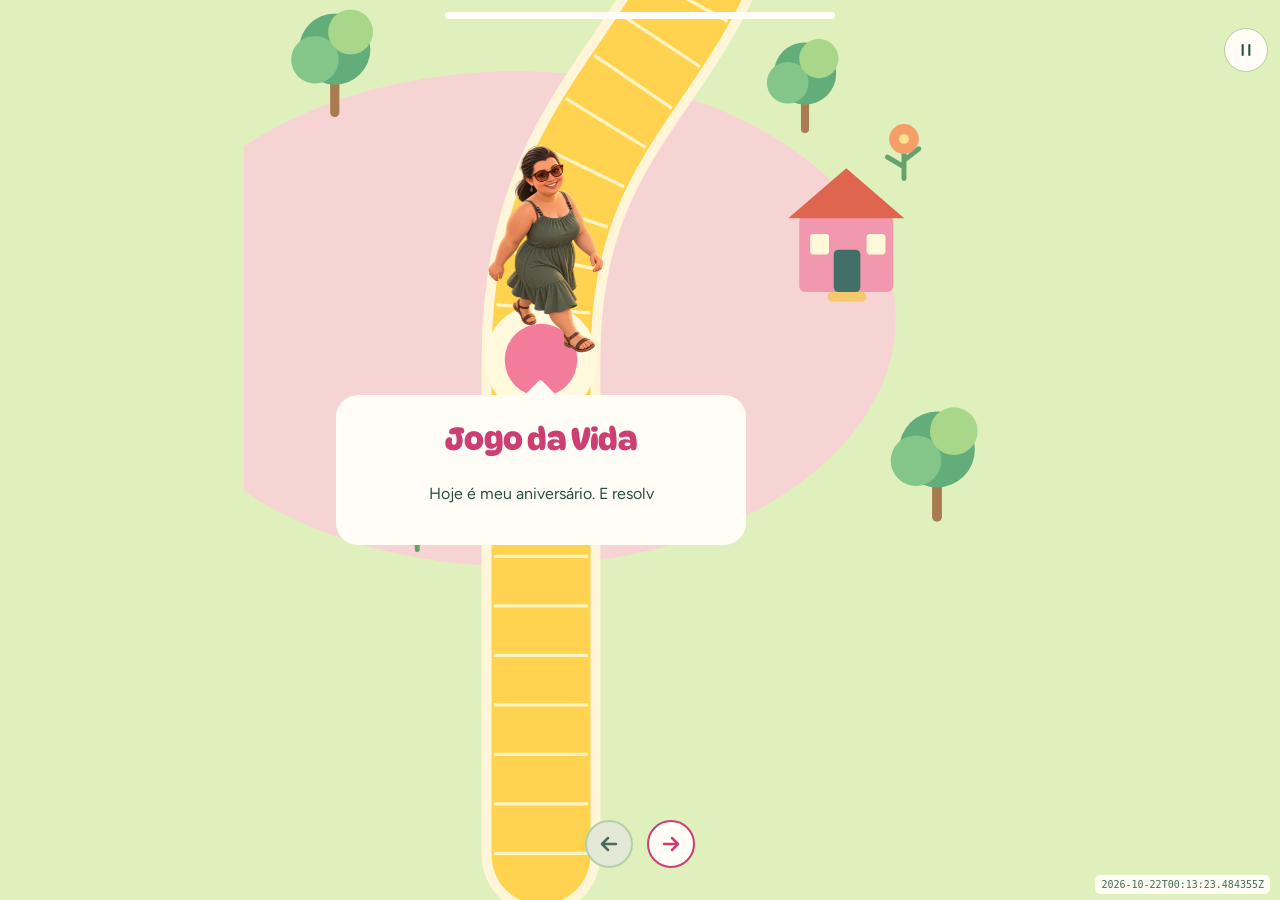
==== commit e6764d69: "Autoplay the published Backstage animation when visible" ====
--- a/docs/index.html
+++ b/docs/index.html
@@ -8,4 +8,4 @@
 
   gtag('config', 'G-HTS7E9BXDD');
 </script>
-<meta charset="utf-8"><meta name="viewport" content="width=device-width,initial-scale=1"><title>Jogo da Vida</title><link rel="stylesheet" href="style.css?v=92716faf28afe22a"></head><body><main><button id="reading-playback-toggle" class="reading-playback" type="button" aria-pressed="false" aria-label="Pausar animação e pergunta automática" title="Pausar"><svg viewBox="0 0 24 24" width="20" height="20" aria-hidden="true" focusable="false"><path class="reading-pause-icon" d="M8 6v12M16 6v12"/><path class="reading-play-icon" d="m9 5 10 7-10 7Z"/></svg></button><div id="timeline-progress" class="timeline-progress" role="progressbar" aria-label="Progresso da história" aria-valuemin="0" aria-valuemax="100" aria-valuenow="0" hidden><div class="timeline-progress-track"><div class="timeline-progress-fill"></div></div></div><div class="stage" aria-label="Tabuleiro vertical de memórias"><div class="map"><svg xmlns="http://www.w3.org/2000/svg" width="480" height="5250" viewBox="0 0 480 5250" aria-hidden="true"><rect width="480" height="5250" fill="#dff0bd" /><ellipse cx="165" cy="4625" rx="230" ry="150" fill="#f7d4d4" /><ellipse cx="315" cy="4275" rx="230" ry="150" fill="#c5e9d7" /><ellipse cx="165" cy="3925" rx="230" ry="150" fill="#f9dfab" /><ellipse cx="315" cy="3575" rx="230" ry="150" fill="#d9e8cd" /><ellipse cx="165" cy="3225" rx="230" ry="150" fill="#f7d4d4" /><ellipse cx="315" cy="2875" rx="230" ry="150" fill="#c5e9d7" /><ellipse cx="165" cy="2525" rx="230" ry="150" fill="#f9dfab" /><ellipse cx="315" cy="2175" rx="230" ry="150" fill="#d9e8cd" /><ellipse cx="165" cy="1825" rx="230" ry="150" fill="#f7d4d4" /><ellipse cx="315" cy="1475" rx="230" ry="150" fill="#c5e9d7" /><ellipse cx="165" cy="1125" rx="230" ry="150" fill="#f9dfab" /><ellipse cx="315" cy="775" rx="230" ry="150" fill="#d9e8cd" /><ellipse cx="165" cy="425" rx="230" ry="150" fill="#f7d4d4" /><path d="M 180 4950 L 180 4650 C 180 4475.0 300 4475.0 300 4300 C 300 4125.0 180 4125.0 180 3950 C 180 3775.0 300 3775.0 300 3600 C 300 3425.0 180 3425.0 180 3250 C 180 3075.0 300 3075.0 300 2900 C 300 2725.0 180 2725.0 180 2550 C 180 2375.0 300 2375.0 300 2200 C 300 2025.0 180 2025.0 180 1850 C 180 1675.0 300 1675.0 300 1500 C 300 1325.0 180 1325.0 180 1150 C 180 975.0 300 975.0 300 800 C 300 625.0 180 625.0 180 450 L 180 120" fill="none" stroke="#fff6d9" stroke-width="72" stroke-linecap="round" /><path d="M 180 4950 L 180 4650 C 180 4475.0 300 4475.0 300 4300 C 300 4125.0 180 4125.0 180 3950 C 180 3775.0 300 3775.0 300 3600 C 300 3425.0 180 3425.0 180 3250 C 180 3075.0 300 3075.0 300 2900 C 300 2725.0 180 2725.0 180 2550 C 180 2375.0 300 2375.0 300 2200 C 300 2025.0 180 2025.0 180 1850 C 180 1675.0 300 1675.0 300 1500 C 300 1325.0 180 1325.0 180 1150 C 180 975.0 300 975.0 300 800 C 300 625.0 180 625.0 180 450 L 180 120" fill="none" stroke="#ffd34f" stroke-width="60" stroke-linecap="round" /><path d="M 180 4950 L 180 4650 C 180 4475.0 300 4475.0 300 4300 C 300 4125.0 180 4125.0 180 3950 C 180 3775.0 300 3775.0 300 3600 C 300 3425.0 180 3425.0 180 3250 C 180 3075.0 300 3075.0 300 2900 C 300 2725.0 180 2725.0 180 2550 C 180 2375.0 300 2375.0 300 2200 C 300 2025.0 180 2025.0 180 1850 C 180 1675.0 300 1675.0 300 1500 C 300 1325.0 180 1325.0 180 1150 C 180 975.0 300 975.0 300 800 C 300 625.0 180 625.0 180 450 L 180 120" fill="none" stroke="#fff4bf" stroke-width="57" stroke-dasharray="2 28" /><g data-scene="0" transform="translate(0 1750)"><g transform="translate(55 2750) scale(0.8)"><path d="M0 0v-33" stroke="#a87b51" stroke-width="7" stroke-linecap="round" /><circle cy="-48" r="27" fill="#62ad79" /><circle cx="-15" cy="-40" r="18" fill="#84c68a" /><circle cx="12" cy="-61" r="17" fill="#a8d78a" /></g><g transform="translate(420 2995) scale(0.85)"><path d="M0 0v-33" stroke="#a87b51" stroke-width="7" stroke-linecap="round" /><circle cy="-48" r="27" fill="#62ad79" /><circle cx="-15" cy="-40" r="18" fill="#84c68a" /><circle cx="12" cy="-61" r="17" fill="#a8d78a" /></g><g transform="translate(75 2980)"><path d="M0 0v-20m0 13-10-6m10 2 9-7" fill="none" stroke="#66a26e" stroke-width="3" stroke-linecap="round" /><circle cy="-24" r="9" fill="#f1799c" /><circle cy="-24" r="3" fill="#ffe38a" /></g><g transform="translate(400 2790)"><path d="M0 0v-20m0 13-10-6m10 2 9-7" fill="none" stroke="#66a26e" stroke-width="3" stroke-linecap="round" /><circle cy="-24" r="9" fill="#f59f68" /><circle cy="-24" r="3" fill="#ffe38a" /></g><g transform="translate(105 3015)"><path d="M0 0v-20m0 13-10-6m10 2 9-7" fill="none" stroke="#66a26e" stroke-width="3" stroke-linecap="round" /><circle cy="-24" r="9" fill="#f1799c" /><circle cy="-24" r="3" fill="#ffe38a" /></g><g transform="translate(365 2855) scale(0.95)"><rect x="-30" y="-45" width="60" height="49" rx="4" fill="#f198ae" /><path d="M-37-43 0-75 37-43Z" fill="#df654f" /><rect x="-8" y="-23" width="17" height="27" rx="3" fill="#426f68" /><rect x="-23" y="-33" width="12" height="13" rx="2" fill="#fff9d9" /><rect x="13" y="-33" width="12" height="13" rx="2" fill="#fff9d9" /><rect x="-12" y="4" width="25" height="6" rx="3" fill="#f4c96d" /></g><g transform="translate(340 2760) scale(0.7)"><path d="M0 0v-33" stroke="#a87b51" stroke-width="7" stroke-linecap="round" /><circle cy="-48" r="27" fill="#62ad79" /><circle cx="-15" cy="-40" r="18" fill="#84c68a" /><circle cx="12" cy="-61" r="17" fill="#a8d78a" /></g></g><g class="house-stop" data-go="0"><circle cx="180" cy="4650" r="34" fill="#fff9de" /><circle cx="180" cy="4650" r="22" fill="#f4b5a8" class="stop-core" /></g><g data-scene="1" transform="translate(0 1750)"><g transform="translate(55 2400) scale(0.8)"><path d="M0 0v-33" stroke="#a87b51" stroke-width="7" stroke-linecap="round" /><circle cy="-48" r="27" fill="#62ad79" /><circle cx="-15" cy="-40" r="18" fill="#84c68a" /><circle cx="12" cy="-61" r="17" fill="#a8d78a" /></g><g transform="translate(420 2645) scale(0.85)"><path d="M0 0v-33" stroke="#a87b51" stroke-width="7" stroke-linecap="round" /><circle cy="-48" r="27" fill="#62ad79" /><circle cx="-15" cy="-40" r="18" fill="#84c68a" /><circle cx="12" cy="-61" r="17" fill="#a8d78a" /></g><g transform="translate(75 2630)"><path d="M0 0v-20m0 13-10-6m10 2 9-7" fill="none" stroke="#66a26e" stroke-width="3" stroke-linecap="round" /><circle cy="-24" r="9" fill="#f1799c" /><circle cy="-24" r="3" fill="#ffe38a" /></g><g transform="translate(400 2440)"><path d="M0 0v-20m0 13-10-6m10 2 9-7" fill="none" stroke="#66a26e" stroke-width="3" stroke-linecap="round" /><circle cy="-24" r="9" fill="#f59f68" /><circle cy="-24" r="3" fill="#ffe38a" /></g><g transform="translate(105 2665)"><path d="M0 0v-20m0 13-10-6m10 2 9-7" fill="none" stroke="#66a26e" stroke-width="3" stroke-linecap="round" /><circle cy="-24" r="9" fill="#f1799c" /><circle cy="-24" r="3" fill="#ffe38a" /></g><g transform="translate(95 2505) scale(0.95)"><rect x="-30" y="-45" width="60" height="49" rx="4" fill="#ffd888" /><path d="M-37-43 0-75 37-43Z" fill="#df654f" /><rect x="-8" y="-23" width="17" height="27" rx="3" fill="#426f68" /><rect x="-23" y="-33" width="12" height="13" rx="2" fill="#fff9d9" /><rect x="13" y="-33" width="12" height="13" rx="2" fill="#fff9d9" /><rect x="-12" y="4" width="25" height="6" rx="3" fill="#f4c96d" /></g><g transform="translate(70 2410) scale(0.7)"><path d="M0 0v-33" stroke="#a87b51" stroke-width="7" stroke-linecap="round" /><circle cy="-48" r="27" fill="#62ad79" /><circle cx="-15" cy="-40" r="18" fill="#84c68a" /><circle cx="12" cy="-61" r="17" fill="#a8d78a" /></g><g transform="translate(25 2440) rotate(-5)"><rect x="-5" y="-5" width="155" height="110" rx="4" fill="#fffdf6" /><image href="assets/alagoas.webp" width="145" height="90" preserveAspectRatio="xMidYMid slice" /></g></g><g class="house-stop" data-go="1"><circle cx="300" cy="4300" r="34" fill="#fff9de" /><circle cx="300" cy="4300" r="22" fill="#f4b5a8" class="stop-core" /></g><g data-scene="2" transform="translate(0 1400)"><g transform="translate(55 2400) scale(0.8)"><path d="M0 0v-33" stroke="#a87b51" stroke-width="7" stroke-linecap="round" /><circle cy="-48" r="27" fill="#62ad79" /><circle cx="-15" cy="-40" r="18" fill="#84c68a" /><circle cx="12" cy="-61" r="17" fill="#a8d78a" /></g><g transform="translate(420 2645) scale(0.85)"><path d="M0 0v-33" stroke="#a87b51" stroke-width="7" stroke-linecap="round" /><circle cy="-48" r="27" fill="#62ad79" /><circle cx="-15" cy="-40" r="18" fill="#84c68a" /><circle cx="12" cy="-61" r="17" fill="#a8d78a" /></g><g transform="translate(75 2630)"><path d="M0 0v-20m0 13-10-6m10 2 9-7" fill="none" stroke="#66a26e" stroke-width="3" stroke-linecap="round" /><circle cy="-24" r="9" fill="#f1799c" /><circle cy="-24" r="3" fill="#ffe38a" /></g><g transform="translate(400 2440)"><path d="M0 0v-20m0 13-10-6m10 2 9-7" fill="none" stroke="#66a26e" stroke-width="3" stroke-linecap="round" /><circle cy="-24" r="9" fill="#f59f68" /><circle cy="-24" r="3" fill="#ffe38a" /></g><g transform="translate(105 2665)"><path d="M0 0v-20m0 13-10-6m10 2 9-7" fill="none" stroke="#66a26e" stroke-width="3" stroke-linecap="round" /><circle cy="-24" r="9" fill="#f1799c" /><circle cy="-24" r="3" fill="#ffe38a" /></g><g transform="translate(95 2505) scale(0.95)"><rect x="-30" y="-45" width="60" height="49" rx="4" fill="#ffd888" /><path d="M-37-43 0-75 37-43Z" fill="#df654f" /><rect x="-8" y="-23" width="17" height="27" rx="3" fill="#426f68" /><rect x="-23" y="-33" width="12" height="13" rx="2" fill="#fff9d9" /><rect x="13" y="-33" width="12" height="13" rx="2" fill="#fff9d9" /><rect x="-12" y="4" width="25" height="6" rx="3" fill="#f4c96d" /></g><g transform="translate(70 2410) scale(0.7)"><path d="M0 0v-33" stroke="#a87b51" stroke-width="7" stroke-linecap="round" /><circle cy="-48" r="27" fill="#62ad79" /><circle cx="-15" cy="-40" r="18" fill="#84c68a" /><circle cx="12" cy="-61" r="17" fill="#a8d78a" /></g></g><g class="house-stop" data-go="2"><circle cx="180" cy="3950" r="34" fill="#fff9de" /><circle cx="180" cy="3950" r="22" fill="#f4b5a8" class="stop-core" /></g><g data-scene="3" transform="translate(0 1400)"><g transform="translate(55 2050) scale(0.8)"><path d="M0 0v-33" stroke="#a87b51" stroke-width="7" stroke-linecap="round" /><circle cy="-48" r="27" fill="#62ad79" /><circle cx="-15" cy="-40" r="18" fill="#84c68a" /><circle cx="12" cy="-61" r="17" fill="#a8d78a" /></g><g transform="translate(420 2295) scale(0.85)"><path d="M0 0v-33" stroke="#a87b51" stroke-width="7" stroke-linecap="round" /><circle cy="-48" r="27" fill="#62ad79" /><circle cx="-15" cy="-40" r="18" fill="#84c68a" /><circle cx="12" cy="-61" r="17" fill="#a8d78a" /></g><g transform="translate(75 2280)"><path d="M0 0v-20m0 13-10-6m10 2 9-7" fill="none" stroke="#66a26e" stroke-width="3" stroke-linecap="round" /><circle cy="-24" r="9" fill="#f1799c" /><circle cy="-24" r="3" fill="#ffe38a" /></g><g transform="translate(400 2090)"><path d="M0 0v-20m0 13-10-6m10 2 9-7" fill="none" stroke="#66a26e" stroke-width="3" stroke-linecap="round" /><circle cy="-24" r="9" fill="#f59f68" /><circle cy="-24" r="3" fill="#ffe38a" /></g><g transform="translate(105 2315)"><path d="M0 0v-20m0 13-10-6m10 2 9-7" fill="none" stroke="#66a26e" stroke-width="3" stroke-linecap="round" /><circle cy="-24" r="9" fill="#f1799c" /><circle cy="-24" r="3" fill="#ffe38a" /></g><g transform="translate(285 2070) rotate(5)"><rect x="-5" y="-5" width="155" height="115" rx="4" fill="#fffdf6" /><image href="assets/recife.webp" width="145" height="95" preserveAspectRatio="xMidYMid slice" /></g><g transform="translate(60 2300) scale(0.62)"><rect x="-30" y="-45" width="60" height="49" rx="4" fill="#70c9b8" /><path d="M-37-43 0-75 37-43Z" fill="#df654f" /><rect x="-8" y="-23" width="17" height="27" rx="3" fill="#426f68" /><rect x="-23" y="-33" width="12" height="13" rx="2" fill="#fff9d9" /><rect x="13" y="-33" width="12" height="13" rx="2" fill="#fff9d9" /><rect x="-12" y="4" width="25" height="6" rx="3" fill="#f4c96d" /></g><g transform="translate(110 2285) scale(0.62)"><rect x="-30" y="-45" width="60" height="49" rx="4" fill="#f7a2ac" /><path d="M-37-43 0-75 37-43Z" fill="#df654f" /><rect x="-8" y="-23" width="17" height="27" rx="3" fill="#426f68" /><rect x="-23" y="-33" width="12" height="13" rx="2" fill="#fff9d9" /><rect x="13" y="-33" width="12" height="13" rx="2" fill="#fff9d9" /><rect x="-12" y="4" width="25" height="6" rx="3" fill="#f4c96d" /></g><g transform="translate(160 2300) scale(0.62)"><rect x="-30" y="-45" width="60" height="49" rx="4" fill="#f8cd76" /><path d="M-37-43 0-75 37-43Z" fill="#df654f" /><rect x="-8" y="-23" width="17" height="27" rx="3" fill="#426f68" /><rect x="-23" y="-33" width="12" height="13" rx="2" fill="#fff9d9" /><rect x="13" y="-33" width="12" height="13" rx="2" fill="#fff9d9" /><rect x="-12" y="4" width="25" height="6" rx="3" fill="#f4c96d" /></g><path d="M380 2240c-28-45 28-58 30-28 12-33 54-12 24 14l-25 25Z" fill="#ee7296" /></g><g class="house-stop" data-go="3"><circle cx="300" cy="3600" r="34" fill="#fff9de" /><circle cx="300" cy="3600" r="22" fill="#f4b5a8" class="stop-core" /></g><g data-scene="4" transform="translate(0 1050)"><g transform="translate(55 2050) scale(0.8)"><path d="M0 0v-33" stroke="#a87b51" stroke-width="7" stroke-linecap="round" /><circle cy="-48" r="27" fill="#62ad79" /><circle cx="-15" cy="-40" r="18" fill="#84c68a" /><circle cx="12" cy="-61" r="17" fill="#a8d78a" /></g><g transform="translate(420 2295) scale(0.85)"><path d="M0 0v-33" stroke="#a87b51" stroke-width="7" stroke-linecap="round" /><circle cy="-48" r="27" fill="#62ad79" /><circle cx="-15" cy="-40" r="18" fill="#84c68a" /><circle cx="12" cy="-61" r="17" fill="#a8d78a" /></g><g transform="translate(75 2280)"><path d="M0 0v-20m0 13-10-6m10 2 9-7" fill="none" stroke="#66a26e" stroke-width="3" stroke-linecap="round" /><circle cy="-24" r="9" fill="#f1799c" /><circle cy="-24" r="3" fill="#ffe38a" /></g><g transform="translate(400 2090)"><path d="M0 0v-20m0 13-10-6m10 2 9-7" fill="none" stroke="#66a26e" stroke-width="3" stroke-linecap="round" /><circle cy="-24" r="9" fill="#f59f68" /><circle cy="-24" r="3" fill="#ffe38a" /></g><g transform="translate(105 2315)"><path d="M0 0v-20m0 13-10-6m10 2 9-7" fill="none" stroke="#66a26e" stroke-width="3" stroke-linecap="round" /><circle cy="-24" r="9" fill="#f1799c" /><circle cy="-24" r="3" fill="#ffe38a" /></g><g transform="translate(60 2300) scale(0.62)"><rect x="-30" y="-45" width="60" height="49" rx="4" fill="#70c9b8" /><path d="M-37-43 0-75 37-43Z" fill="#df654f" /><rect x="-8" y="-23" width="17" height="27" rx="3" fill="#426f68" /><rect x="-23" y="-33" width="12" height="13" rx="2" fill="#fff9d9" /><rect x="13" y="-33" width="12" height="13" rx="2" fill="#fff9d9" /><rect x="-12" y="4" width="25" height="6" rx="3" fill="#f4c96d" /></g><g transform="translate(110 2285) scale(0.62)"><rect x="-30" y="-45" width="60" height="49" rx="4" fill="#f7a2ac" /><path d="M-37-43 0-75 37-43Z" fill="#df654f" /><rect x="-8" y="-23" width="17" height="27" rx="3" fill="#426f68" /><rect x="-23" y="-33" width="12" height="13" rx="2" fill="#fff9d9" /><rect x="13" y="-33" width="12" height="13" rx="2" fill="#fff9d9" /><rect x="-12" y="4" width="25" height="6" rx="3" fill="#f4c96d" /></g><g transform="translate(160 2300) scale(0.62)"><rect x="-30" y="-45" width="60" height="49" rx="4" fill="#f8cd76" /><path d="M-37-43 0-75 37-43Z" fill="#df654f" /><rect x="-8" y="-23" width="17" height="27" rx="3" fill="#426f68" /><rect x="-23" y="-33" width="12" height="13" rx="2" fill="#fff9d9" /><rect x="13" y="-33" width="12" height="13" rx="2" fill="#fff9d9" /><rect x="-12" y="4" width="25" height="6" rx="3" fill="#f4c96d" /></g><path d="M380 2240c-28-45 28-58 30-28 12-33 54-12 24 14l-25 25Z" fill="#ee7296" /></g><g class="house-stop" data-go="4"><circle cx="180" cy="3250" r="34" fill="#fff9de" /><circle cx="180" cy="3250" r="22" fill="#f4b5a8" class="stop-core" /></g><g data-scene="5" transform="translate(0 1050)"><g transform="translate(55 1700) scale(0.8)"><path d="M0 0v-33" stroke="#a87b51" stroke-width="7" stroke-linecap="round" /><circle cy="-48" r="27" fill="#62ad79" /><circle cx="-15" cy="-40" r="18" fill="#84c68a" /><circle cx="12" cy="-61" r="17" fill="#a8d78a" /></g><g transform="translate(420 1945) scale(0.85)"><path d="M0 0v-33" stroke="#a87b51" stroke-width="7" stroke-linecap="round" /><circle cy="-48" r="27" fill="#62ad79" /><circle cx="-15" cy="-40" r="18" fill="#84c68a" /><circle cx="12" cy="-61" r="17" fill="#a8d78a" /></g><g transform="translate(75 1930)"><path d="M0 0v-20m0 13-10-6m10 2 9-7" fill="none" stroke="#66a26e" stroke-width="3" stroke-linecap="round" /><circle cy="-24" r="9" fill="#f1799c" /><circle cy="-24" r="3" fill="#ffe38a" /></g><g transform="translate(400 1740)"><path d="M0 0v-20m0 13-10-6m10 2 9-7" fill="none" stroke="#66a26e" stroke-width="3" stroke-linecap="round" /><circle cy="-24" r="9" fill="#f59f68" /><circle cy="-24" r="3" fill="#ffe38a" /></g><g transform="translate(105 1965)"><path d="M0 0v-20m0 13-10-6m10 2 9-7" fill="none" stroke="#66a26e" stroke-width="3" stroke-linecap="round" /><circle cy="-24" r="9" fill="#f1799c" /><circle cy="-24" r="3" fill="#ffe38a" /></g><path d="M80 1800h80" stroke="#b5caa7" stroke-width="7" stroke-linecap="round" /></g><g class="house-stop" data-go="5"><circle cx="300" cy="2900" r="34" fill="#fff9de" /><circle cx="300" cy="2900" r="22" fill="#f4b5a8" class="stop-core" /></g><g data-scene="6" transform="translate(0 1050)"><g transform="translate(55 1350) scale(0.8)"><path d="M0 0v-33" stroke="#a87b51" stroke-width="7" stroke-linecap="round" /><circle cy="-48" r="27" fill="#62ad79" /><circle cx="-15" cy="-40" r="18" fill="#84c68a" /><circle cx="12" cy="-61" r="17" fill="#a8d78a" /></g><g transform="translate(420 1595) scale(0.85)"><path d="M0 0v-33" stroke="#a87b51" stroke-width="7" stroke-linecap="round" /><circle cy="-48" r="27" fill="#62ad79" /><circle cx="-15" cy="-40" r="18" fill="#84c68a" /><circle cx="12" cy="-61" r="17" fill="#a8d78a" /></g><g transform="translate(75 1580)"><path d="M0 0v-20m0 13-10-6m10 2 9-7" fill="none" stroke="#66a26e" stroke-width="3" stroke-linecap="round" /><circle cy="-24" r="9" fill="#f1799c" /><circle cy="-24" r="3" fill="#ffe38a" /></g><g transform="translate(400 1390)"><path d="M0 0v-20m0 13-10-6m10 2 9-7" fill="none" stroke="#66a26e" stroke-width="3" stroke-linecap="round" /><circle cy="-24" r="9" fill="#f59f68" /><circle cy="-24" r="3" fill="#ffe38a" /></g><g transform="translate(105 1615)"><path d="M0 0v-20m0 13-10-6m10 2 9-7" fill="none" stroke="#66a26e" stroke-width="3" stroke-linecap="round" /><circle cy="-24" r="9" fill="#f1799c" /><circle cy="-24" r="3" fill="#ffe38a" /></g><g transform="translate(365 1415) scale(0.8)"><rect x="-30" y="-45" width="60" height="49" rx="4" fill="#f69baf" /><path d="M-37-43 0-75 37-43Z" fill="#df654f" /><rect x="-8" y="-23" width="17" height="27" rx="3" fill="#426f68" /><rect x="-23" y="-33" width="12" height="13" rx="2" fill="#fff9d9" /><rect x="13" y="-33" width="12" height="13" rx="2" fill="#fff9d9" /><rect x="-12" y="4" width="25" height="6" rx="3" fill="#f4c96d" /></g></g><g class="house-stop" data-go="6"><circle cx="180" cy="2550" r="34" fill="#fff9de" /><circle cx="180" cy="2550" r="22" fill="#f4b5a8" class="stop-core" /></g><g data-scene="7" transform="translate(0 700)"><g transform="translate(55 1350) scale(0.8)"><path d="M0 0v-33" stroke="#a87b51" stroke-width="7" stroke-linecap="round" /><circle cy="-48" r="27" fill="#62ad79" /><circle cx="-15" cy="-40" r="18" fill="#84c68a" /><circle cx="12" cy="-61" r="17" fill="#a8d78a" /></g><g transform="translate(420 1595) scale(0.85)"><path d="M0 0v-33" stroke="#a87b51" stroke-width="7" stroke-linecap="round" /><circle cy="-48" r="27" fill="#62ad79" /><circle cx="-15" cy="-40" r="18" fill="#84c68a" /><circle cx="12" cy="-61" r="17" fill="#a8d78a" /></g><g transform="translate(75 1580)"><path d="M0 0v-20m0 13-10-6m10 2 9-7" fill="none" stroke="#66a26e" stroke-width="3" stroke-linecap="round" /><circle cy="-24" r="9" fill="#f1799c" /><circle cy="-24" r="3" fill="#ffe38a" /></g><g transform="translate(400 1390)"><path d="M0 0v-20m0 13-10-6m10 2 9-7" fill="none" stroke="#66a26e" stroke-width="3" stroke-linecap="round" /><circle cy="-24" r="9" fill="#f59f68" /><circle cy="-24" r="3" fill="#ffe38a" /></g><g transform="translate(105 1615)"><path d="M0 0v-20m0 13-10-6m10 2 9-7" fill="none" stroke="#66a26e" stroke-width="3" stroke-linecap="round" /><circle cy="-24" r="9" fill="#f1799c" /><circle cy="-24" r="3" fill="#ffe38a" /></g><g transform="translate(365 1415) scale(0.8)"><rect x="-30" y="-45" width="60" height="49" rx="4" fill="#f69baf" /><path d="M-37-43 0-75 37-43Z" fill="#df654f" /><rect x="-8" y="-23" width="17" height="27" rx="3" fill="#426f68" /><rect x="-23" y="-33" width="12" height="13" rx="2" fill="#fff9d9" /><rect x="13" y="-33" width="12" height="13" rx="2" fill="#fff9d9" /><rect x="-12" y="4" width="25" height="6" rx="3" fill="#f4c96d" /></g><image href="assets/dedey-baby.webp" x="325" y="1495" width="80" height="96" /></g><g class="house-stop" data-go="7"><circle cx="300" cy="2200" r="34" fill="#fff9de" /><circle cx="300" cy="2200" r="22" fill="#f4b5a8" class="stop-core" /></g><g data-scene="8" transform="translate(0 700)"><g transform="translate(55 1000) scale(0.8)"><path d="M0 0v-33" stroke="#a87b51" stroke-width="7" stroke-linecap="round" /><circle cy="-48" r="27" fill="#62ad79" /><circle cx="-15" cy="-40" r="18" fill="#84c68a" /><circle cx="12" cy="-61" r="17" fill="#a8d78a" /></g><g transform="translate(420 1245) scale(0.85)"><path d="M0 0v-33" stroke="#a87b51" stroke-width="7" stroke-linecap="round" /><circle cy="-48" r="27" fill="#62ad79" /><circle cx="-15" cy="-40" r="18" fill="#84c68a" /><circle cx="12" cy="-61" r="17" fill="#a8d78a" /></g><g transform="translate(75 1230)"><path d="M0 0v-20m0 13-10-6m10 2 9-7" fill="none" stroke="#66a26e" stroke-width="3" stroke-linecap="round" /><circle cy="-24" r="9" fill="#f1799c" /><circle cy="-24" r="3" fill="#ffe38a" /></g><g transform="translate(400 1040)"><path d="M0 0v-20m0 13-10-6m10 2 9-7" fill="none" stroke="#66a26e" stroke-width="3" stroke-linecap="round" /><circle cy="-24" r="9" fill="#f59f68" /><circle cy="-24" r="3" fill="#ffe38a" /></g><g transform="translate(105 1265)"><path d="M0 0v-20m0 13-10-6m10 2 9-7" fill="none" stroke="#66a26e" stroke-width="3" stroke-linecap="round" /><circle cy="-24" r="9" fill="#f1799c" /><circle cy="-24" r="3" fill="#ffe38a" /></g><g transform="translate(95 1105) scale(0.95)"><rect x="-30" y="-45" width="60" height="49" rx="4" fill="#ffd888" /><path d="M-37-43 0-75 37-43Z" fill="#df654f" /><rect x="-8" y="-23" width="17" height="27" rx="3" fill="#426f68" /><rect x="-23" y="-33" width="12" height="13" rx="2" fill="#fff9d9" /><rect x="13" y="-33" width="12" height="13" rx="2" fill="#fff9d9" /><rect x="-12" y="4" width="25" height="6" rx="3" fill="#f4c96d" /></g><g transform="translate(70 1010) scale(0.7)"><path d="M0 0v-33" stroke="#a87b51" stroke-width="7" stroke-linecap="round" /><circle cy="-48" r="27" fill="#62ad79" /><circle cx="-15" cy="-40" r="18" fill="#84c68a" /><circle cx="12" cy="-61" r="17" fill="#a8d78a" /></g></g><g class="house-stop" data-go="8"><circle cx="180" cy="1850" r="34" fill="#fff9de" /><circle cx="180" cy="1850" r="22" fill="#f4b5a8" class="stop-core" /></g><g data-scene="9" transform="translate(0 350)"><g transform="translate(55 1000) scale(0.8)"><path d="M0 0v-33" stroke="#a87b51" stroke-width="7" stroke-linecap="round" /><circle cy="-48" r="27" fill="#62ad79" /><circle cx="-15" cy="-40" r="18" fill="#84c68a" /><circle cx="12" cy="-61" r="17" fill="#a8d78a" /></g><g transform="translate(420 1245) scale(0.85)"><path d="M0 0v-33" stroke="#a87b51" stroke-width="7" stroke-linecap="round" /><circle cy="-48" r="27" fill="#62ad79" /><circle cx="-15" cy="-40" r="18" fill="#84c68a" /><circle cx="12" cy="-61" r="17" fill="#a8d78a" /></g><g transform="translate(75 1230)"><path d="M0 0v-20m0 13-10-6m10 2 9-7" fill="none" stroke="#66a26e" stroke-width="3" stroke-linecap="round" /><circle cy="-24" r="9" fill="#f1799c" /><circle cy="-24" r="3" fill="#ffe38a" /></g><g transform="translate(400 1040)"><path d="M0 0v-20m0 13-10-6m10 2 9-7" fill="none" stroke="#66a26e" stroke-width="3" stroke-linecap="round" /><circle cy="-24" r="9" fill="#f59f68" /><circle cy="-24" r="3" fill="#ffe38a" /></g><g transform="translate(105 1265)"><path d="M0 0v-20m0 13-10-6m10 2 9-7" fill="none" stroke="#66a26e" stroke-width="3" stroke-linecap="round" /><circle cy="-24" r="9" fill="#f1799c" /><circle cy="-24" r="3" fill="#ffe38a" /></g><g transform="translate(95 1105) scale(0.95)"><rect x="-30" y="-45" width="60" height="49" rx="4" fill="#ffd888" /><path d="M-37-43 0-75 37-43Z" fill="#df654f" /><rect x="-8" y="-23" width="17" height="27" rx="3" fill="#426f68" /><rect x="-23" y="-33" width="12" height="13" rx="2" fill="#fff9d9" /><rect x="13" y="-33" width="12" height="13" rx="2" fill="#fff9d9" /><rect x="-12" y="4" width="25" height="6" rx="3" fill="#f4c96d" /></g><g transform="translate(70 1010) scale(0.7)"><path d="M0 0v-33" stroke="#a87b51" stroke-width="7" stroke-linecap="round" /><circle cy="-48" r="27" fill="#62ad79" /><circle cx="-15" cy="-40" r="18" fill="#84c68a" /><circle cx="12" cy="-61" r="17" fill="#a8d78a" /></g></g><g class="house-stop" data-go="9"><circle cx="300" cy="1500" r="34" fill="#fff9de" /><circle cx="300" cy="1500" r="22" fill="#f4b5a8" class="stop-core" /></g><g data-scene="10" transform="translate(0 0)"><g transform="translate(55 1000) scale(0.8)"><path d="M0 0v-33" stroke="#a87b51" stroke-width="7" stroke-linecap="round" /><circle cy="-48" r="27" fill="#62ad79" /><circle cx="-15" cy="-40" r="18" fill="#84c68a" /><circle cx="12" cy="-61" r="17" fill="#a8d78a" /></g><g transform="translate(420 1245) scale(0.85)"><path d="M0 0v-33" stroke="#a87b51" stroke-width="7" stroke-linecap="round" /><circle cy="-48" r="27" fill="#62ad79" /><circle cx="-15" cy="-40" r="18" fill="#84c68a" /><circle cx="12" cy="-61" r="17" fill="#a8d78a" /></g><g transform="translate(75 1230)"><path d="M0 0v-20m0 13-10-6m10 2 9-7" fill="none" stroke="#66a26e" stroke-width="3" stroke-linecap="round" /><circle cy="-24" r="9" fill="#f1799c" /><circle cy="-24" r="3" fill="#ffe38a" /></g><g transform="translate(400 1040)"><path d="M0 0v-20m0 13-10-6m10 2 9-7" fill="none" stroke="#66a26e" stroke-width="3" stroke-linecap="round" /><circle cy="-24" r="9" fill="#f59f68" /><circle cy="-24" r="3" fill="#ffe38a" /></g><g transform="translate(105 1265)"><path d="M0 0v-20m0 13-10-6m10 2 9-7" fill="none" stroke="#66a26e" stroke-width="3" stroke-linecap="round" /><circle cy="-24" r="9" fill="#f1799c" /><circle cy="-24" r="3" fill="#ffe38a" /></g><g transform="translate(95 1105) scale(0.95)"><rect x="-30" y="-45" width="60" height="49" rx="4" fill="#ffd888" /><path d="M-37-43 0-75 37-43Z" fill="#df654f" /><rect x="-8" y="-23" width="17" height="27" rx="3" fill="#426f68" /><rect x="-23" y="-33" width="12" height="13" rx="2" fill="#fff9d9" /><rect x="13" y="-33" width="12" height="13" rx="2" fill="#fff9d9" /><rect x="-12" y="4" width="25" height="6" rx="3" fill="#f4c96d" /></g><g transform="translate(70 1010) scale(0.7)"><path d="M0 0v-33" stroke="#a87b51" stroke-width="7" stroke-linecap="round" /><circle cy="-48" r="27" fill="#62ad79" /><circle cx="-15" cy="-40" r="18" fill="#84c68a" /><circle cx="12" cy="-61" r="17" fill="#a8d78a" /></g></g><g class="house-stop" data-go="10"><circle cx="180" cy="1150" r="34" fill="#fff9de" /><circle cx="180" cy="1150" r="22" fill="#f4b5a8" class="stop-core" /></g><g data-scene="11" transform="translate(0 0)"><g transform="translate(55 650) scale(0.8)"><path d="M0 0v-33" stroke="#a87b51" stroke-width="7" stroke-linecap="round" /><circle cy="-48" r="27" fill="#62ad79" /><circle cx="-15" cy="-40" r="18" fill="#84c68a" /><circle cx="12" cy="-61" r="17" fill="#a8d78a" /></g><g transform="translate(420 895) scale(0.85)"><path d="M0 0v-33" stroke="#a87b51" stroke-width="7" stroke-linecap="round" /><circle cy="-48" r="27" fill="#62ad79" /><circle cx="-15" cy="-40" r="18" fill="#84c68a" /><circle cx="12" cy="-61" r="17" fill="#a8d78a" /></g><g transform="translate(75 880)"><path d="M0 0v-20m0 13-10-6m10 2 9-7" fill="none" stroke="#66a26e" stroke-width="3" stroke-linecap="round" /><circle cy="-24" r="9" fill="#f1799c" /><circle cy="-24" r="3" fill="#ffe38a" /></g><g transform="translate(400 690)"><path d="M0 0v-20m0 13-10-6m10 2 9-7" fill="none" stroke="#66a26e" stroke-width="3" stroke-linecap="round" /><circle cy="-24" r="9" fill="#f59f68" /><circle cy="-24" r="3" fill="#ffe38a" /></g><g transform="translate(105 915)"><path d="M0 0v-20m0 13-10-6m10 2 9-7" fill="none" stroke="#66a26e" stroke-width="3" stroke-linecap="round" /><circle cy="-24" r="9" fill="#f1799c" /><circle cy="-24" r="3" fill="#ffe38a" /></g><g transform="translate(365 750)"><rect x="-38" y="-60" width="76" height="67" rx="6" fill="#fffdf5" /><path d="M-45-61h90" stroke="#71bfae" stroke-width="9" stroke-linecap="round" /><path d="M0-51v22m-11-11h22" stroke="#ee7296" stroke-width="6" /><rect x="-10" y="-14" width="20" height="21" rx="2" fill="#6baea5" /></g></g><g class="house-stop" data-go="11"><circle cx="300" cy="800" r="34" fill="#fff9de" /><circle cx="300" cy="800" r="22" fill="#f4b5a8" class="stop-core" /></g><g data-scene="12" transform="translate(0 0)"><g transform="translate(55 300) scale(0.8)"><path d="M0 0v-33" stroke="#a87b51" stroke-width="7" stroke-linecap="round" /><circle cy="-48" r="27" fill="#62ad79" /><circle cx="-15" cy="-40" r="18" fill="#84c68a" /><circle cx="12" cy="-61" r="17" fill="#a8d78a" /></g><g transform="translate(420 545) scale(0.85)"><path d="M0 0v-33" stroke="#a87b51" stroke-width="7" stroke-linecap="round" /><circle cy="-48" r="27" fill="#62ad79" /><circle cx="-15" cy="-40" r="18" fill="#84c68a" /><circle cx="12" cy="-61" r="17" fill="#a8d78a" /></g><g transform="translate(75 530)"><path d="M0 0v-20m0 13-10-6m10 2 9-7" fill="none" stroke="#66a26e" stroke-width="3" stroke-linecap="round" /><circle cy="-24" r="9" fill="#f1799c" /><circle cy="-24" r="3" fill="#ffe38a" /></g><g transform="translate(400 340)"><path d="M0 0v-20m0 13-10-6m10 2 9-7" fill="none" stroke="#66a26e" stroke-width="3" stroke-linecap="round" /><circle cy="-24" r="9" fill="#f59f68" /><circle cy="-24" r="3" fill="#ffe38a" /></g><g transform="translate(105 565)"><path d="M0 0v-20m0 13-10-6m10 2 9-7" fill="none" stroke="#66a26e" stroke-width="3" stroke-linecap="round" /><circle cy="-24" r="9" fill="#f1799c" /><circle cy="-24" r="3" fill="#ffe38a" /></g><g transform="translate(95 405) scale(0.95)"><rect x="-30" y="-45" width="60" height="49" rx="4" fill="#f29d7c" /><path d="M-37-43 0-75 37-43Z" fill="#df654f" /><rect x="-8" y="-23" width="17" height="27" rx="3" fill="#426f68" /><rect x="-23" y="-33" width="12" height="13" rx="2" fill="#fff9d9" /><rect x="13" y="-33" width="12" height="13" rx="2" fill="#fff9d9" /><rect x="-12" y="4" width="25" height="6" rx="3" fill="#f4c96d" /></g><g transform="translate(70 310) scale(0.7)"><path d="M0 0v-33" stroke="#a87b51" stroke-width="7" stroke-linecap="round" /><circle cy="-48" r="27" fill="#62ad79" /><circle cx="-15" cy="-40" r="18" fill="#84c68a" /><circle cx="12" cy="-61" r="17" fill="#a8d78a" /></g></g><g class="house-stop" data-go="12"><circle cx="180" cy="450" r="34" fill="#fff9de" /><circle cx="180" cy="450" r="22" fill="#f4b5a8" class="stop-core" /></g></svg></div><img id="avatar" class="avatar" src="assets/mag.webp" alt="Personagem ilustrada de Magnolia" role="button" tabindex="0" draggable="false" width="144" height="184"></div><article class="retained-story" id="retained-story" aria-label="História desta memória" hidden><div class="bubble-content" id="retained-content" role="region" aria-label="Texto desta memória" tabindex="0"></div></article><article class="bubble" aria-label="Memória desta casa"><div class="bubble-content" id="memoryContent" role="region" aria-label="Texto desta memória" tabindex="0" aria-live="polite"><h1>Jogo da Vida</h1><p>Hoje é meu aniversário. E resolveram transformar minha vida num jogo! </p></div></article><nav class="timeline-navigation" aria-label="Navegar pela história"><button id="timeline-prev" type="button" aria-label="Voltar à memória anterior" title="Voltar" disabled><svg viewBox="0 0 24 24" width="24" height="24" aria-hidden="true" focusable="false"><path d="M19 12H5m6-6-6 6 6 6"/></svg></button><button id="timeline-next" type="button" aria-label="Avançar para a próxima memória" title="Avançar"><svg viewBox="0 0 24 24" width="24" height="24" aria-hidden="true" focusable="false"><path d="M5 12h14m-6-6 6 6-6 6"/></svg></button><button id="timeline-restart" class="timeline-restart" type="button" hidden>Recomeçar</button></nav><noscript><p>Ative JavaScript para percorrer as memórias.</p></noscript></main><script src="content.js?v=a5a12c2e4d4c23ad"></script><script src="story-playback.js?v=d49dbb634e176d20"></script><script src="app.js?v=b576ec9023b92835"></script><time id="app-version" class="app-version" datetime="2026-10-21T23:45:58.338696Z" aria-label="Versão da aplicação em UTC">2026-10-21T23:45:58.338696Z</time></body></html>+<meta charset="utf-8"><meta name="viewport" content="width=device-width,initial-scale=1"><title>Jogo da Vida</title><link rel="stylesheet" href="style.css?v=92716faf28afe22a"></head><body><main><button id="reading-playback-toggle" class="reading-playback" type="button" aria-pressed="false" aria-label="Pausar animação e pergunta automática" title="Pausar"><svg viewBox="0 0 24 24" width="20" height="20" aria-hidden="true" focusable="false"><path class="reading-pause-icon" d="M8 6v12M16 6v12"/><path class="reading-play-icon" d="m9 5 10 7-10 7Z"/></svg></button><div id="timeline-progress" class="timeline-progress" role="progressbar" aria-label="Progresso da história" aria-valuemin="0" aria-valuemax="100" aria-valuenow="0" hidden><div class="timeline-progress-track"><div class="timeline-progress-fill"></div></div></div><div class="stage" aria-label="Tabuleiro vertical de memórias"><div class="map"><svg xmlns="http://www.w3.org/2000/svg" width="480" height="5250" viewBox="0 0 480 5250" aria-hidden="true"><rect width="480" height="5250" fill="#dff0bd" /><ellipse cx="165" cy="4625" rx="230" ry="150" fill="#f7d4d4" /><ellipse cx="315" cy="4275" rx="230" ry="150" fill="#c5e9d7" /><ellipse cx="165" cy="3925" rx="230" ry="150" fill="#f9dfab" /><ellipse cx="315" cy="3575" rx="230" ry="150" fill="#d9e8cd" /><ellipse cx="165" cy="3225" rx="230" ry="150" fill="#f7d4d4" /><ellipse cx="315" cy="2875" rx="230" ry="150" fill="#c5e9d7" /><ellipse cx="165" cy="2525" rx="230" ry="150" fill="#f9dfab" /><ellipse cx="315" cy="2175" rx="230" ry="150" fill="#d9e8cd" /><ellipse cx="165" cy="1825" rx="230" ry="150" fill="#f7d4d4" /><ellipse cx="315" cy="1475" rx="230" ry="150" fill="#c5e9d7" /><ellipse cx="165" cy="1125" rx="230" ry="150" fill="#f9dfab" /><ellipse cx="315" cy="775" rx="230" ry="150" fill="#d9e8cd" /><ellipse cx="165" cy="425" rx="230" ry="150" fill="#f7d4d4" /><path d="M 180 4950 L 180 4650 C 180 4475.0 300 4475.0 300 4300 C 300 4125.0 180 4125.0 180 3950 C 180 3775.0 300 3775.0 300 3600 C 300 3425.0 180 3425.0 180 3250 C 180 3075.0 300 3075.0 300 2900 C 300 2725.0 180 2725.0 180 2550 C 180 2375.0 300 2375.0 300 2200 C 300 2025.0 180 2025.0 180 1850 C 180 1675.0 300 1675.0 300 1500 C 300 1325.0 180 1325.0 180 1150 C 180 975.0 300 975.0 300 800 C 300 625.0 180 625.0 180 450 L 180 120" fill="none" stroke="#fff6d9" stroke-width="72" stroke-linecap="round" /><path d="M 180 4950 L 180 4650 C 180 4475.0 300 4475.0 300 4300 C 300 4125.0 180 4125.0 180 3950 C 180 3775.0 300 3775.0 300 3600 C 300 3425.0 180 3425.0 180 3250 C 180 3075.0 300 3075.0 300 2900 C 300 2725.0 180 2725.0 180 2550 C 180 2375.0 300 2375.0 300 2200 C 300 2025.0 180 2025.0 180 1850 C 180 1675.0 300 1675.0 300 1500 C 300 1325.0 180 1325.0 180 1150 C 180 975.0 300 975.0 300 800 C 300 625.0 180 625.0 180 450 L 180 120" fill="none" stroke="#ffd34f" stroke-width="60" stroke-linecap="round" /><path d="M 180 4950 L 180 4650 C 180 4475.0 300 4475.0 300 4300 C 300 4125.0 180 4125.0 180 3950 C 180 3775.0 300 3775.0 300 3600 C 300 3425.0 180 3425.0 180 3250 C 180 3075.0 300 3075.0 300 2900 C 300 2725.0 180 2725.0 180 2550 C 180 2375.0 300 2375.0 300 2200 C 300 2025.0 180 2025.0 180 1850 C 180 1675.0 300 1675.0 300 1500 C 300 1325.0 180 1325.0 180 1150 C 180 975.0 300 975.0 300 800 C 300 625.0 180 625.0 180 450 L 180 120" fill="none" stroke="#fff4bf" stroke-width="57" stroke-dasharray="2 28" /><g data-scene="0" transform="translate(0 1750)"><g transform="translate(55 2750) scale(0.8)"><path d="M0 0v-33" stroke="#a87b51" stroke-width="7" stroke-linecap="round" /><circle cy="-48" r="27" fill="#62ad79" /><circle cx="-15" cy="-40" r="18" fill="#84c68a" /><circle cx="12" cy="-61" r="17" fill="#a8d78a" /></g><g transform="translate(420 2995) scale(0.85)"><path d="M0 0v-33" stroke="#a87b51" stroke-width="7" stroke-linecap="round" /><circle cy="-48" r="27" fill="#62ad79" /><circle cx="-15" cy="-40" r="18" fill="#84c68a" /><circle cx="12" cy="-61" r="17" fill="#a8d78a" /></g><g transform="translate(75 2980)"><path d="M0 0v-20m0 13-10-6m10 2 9-7" fill="none" stroke="#66a26e" stroke-width="3" stroke-linecap="round" /><circle cy="-24" r="9" fill="#f1799c" /><circle cy="-24" r="3" fill="#ffe38a" /></g><g transform="translate(400 2790)"><path d="M0 0v-20m0 13-10-6m10 2 9-7" fill="none" stroke="#66a26e" stroke-width="3" stroke-linecap="round" /><circle cy="-24" r="9" fill="#f59f68" /><circle cy="-24" r="3" fill="#ffe38a" /></g><g transform="translate(105 3015)"><path d="M0 0v-20m0 13-10-6m10 2 9-7" fill="none" stroke="#66a26e" stroke-width="3" stroke-linecap="round" /><circle cy="-24" r="9" fill="#f1799c" /><circle cy="-24" r="3" fill="#ffe38a" /></g><g transform="translate(365 2855) scale(0.95)"><rect x="-30" y="-45" width="60" height="49" rx="4" fill="#f198ae" /><path d="M-37-43 0-75 37-43Z" fill="#df654f" /><rect x="-8" y="-23" width="17" height="27" rx="3" fill="#426f68" /><rect x="-23" y="-33" width="12" height="13" rx="2" fill="#fff9d9" /><rect x="13" y="-33" width="12" height="13" rx="2" fill="#fff9d9" /><rect x="-12" y="4" width="25" height="6" rx="3" fill="#f4c96d" /></g><g transform="translate(340 2760) scale(0.7)"><path d="M0 0v-33" stroke="#a87b51" stroke-width="7" stroke-linecap="round" /><circle cy="-48" r="27" fill="#62ad79" /><circle cx="-15" cy="-40" r="18" fill="#84c68a" /><circle cx="12" cy="-61" r="17" fill="#a8d78a" /></g></g><g class="house-stop" data-go="0"><circle cx="180" cy="4650" r="34" fill="#fff9de" /><circle cx="180" cy="4650" r="22" fill="#f4b5a8" class="stop-core" /></g><g data-scene="1" transform="translate(0 1750)"><g transform="translate(55 2400) scale(0.8)"><path d="M0 0v-33" stroke="#a87b51" stroke-width="7" stroke-linecap="round" /><circle cy="-48" r="27" fill="#62ad79" /><circle cx="-15" cy="-40" r="18" fill="#84c68a" /><circle cx="12" cy="-61" r="17" fill="#a8d78a" /></g><g transform="translate(420 2645) scale(0.85)"><path d="M0 0v-33" stroke="#a87b51" stroke-width="7" stroke-linecap="round" /><circle cy="-48" r="27" fill="#62ad79" /><circle cx="-15" cy="-40" r="18" fill="#84c68a" /><circle cx="12" cy="-61" r="17" fill="#a8d78a" /></g><g transform="translate(75 2630)"><path d="M0 0v-20m0 13-10-6m10 2 9-7" fill="none" stroke="#66a26e" stroke-width="3" stroke-linecap="round" /><circle cy="-24" r="9" fill="#f1799c" /><circle cy="-24" r="3" fill="#ffe38a" /></g><g transform="translate(400 2440)"><path d="M0 0v-20m0 13-10-6m10 2 9-7" fill="none" stroke="#66a26e" stroke-width="3" stroke-linecap="round" /><circle cy="-24" r="9" fill="#f59f68" /><circle cy="-24" r="3" fill="#ffe38a" /></g><g transform="translate(105 2665)"><path d="M0 0v-20m0 13-10-6m10 2 9-7" fill="none" stroke="#66a26e" stroke-width="3" stroke-linecap="round" /><circle cy="-24" r="9" fill="#f1799c" /><circle cy="-24" r="3" fill="#ffe38a" /></g><g transform="translate(95 2505) scale(0.95)"><rect x="-30" y="-45" width="60" height="49" rx="4" fill="#ffd888" /><path d="M-37-43 0-75 37-43Z" fill="#df654f" /><rect x="-8" y="-23" width="17" height="27" rx="3" fill="#426f68" /><rect x="-23" y="-33" width="12" height="13" rx="2" fill="#fff9d9" /><rect x="13" y="-33" width="12" height="13" rx="2" fill="#fff9d9" /><rect x="-12" y="4" width="25" height="6" rx="3" fill="#f4c96d" /></g><g transform="translate(70 2410) scale(0.7)"><path d="M0 0v-33" stroke="#a87b51" stroke-width="7" stroke-linecap="round" /><circle cy="-48" r="27" fill="#62ad79" /><circle cx="-15" cy="-40" r="18" fill="#84c68a" /><circle cx="12" cy="-61" r="17" fill="#a8d78a" /></g><g transform="translate(25 2440) rotate(-5)"><rect x="-5" y="-5" width="155" height="110" rx="4" fill="#fffdf6" /><image href="assets/alagoas.webp" width="145" height="90" preserveAspectRatio="xMidYMid slice" /></g></g><g class="house-stop" data-go="1"><circle cx="300" cy="4300" r="34" fill="#fff9de" /><circle cx="300" cy="4300" r="22" fill="#f4b5a8" class="stop-core" /></g><g data-scene="2" transform="translate(0 1400)"><g transform="translate(55 2400) scale(0.8)"><path d="M0 0v-33" stroke="#a87b51" stroke-width="7" stroke-linecap="round" /><circle cy="-48" r="27" fill="#62ad79" /><circle cx="-15" cy="-40" r="18" fill="#84c68a" /><circle cx="12" cy="-61" r="17" fill="#a8d78a" /></g><g transform="translate(420 2645) scale(0.85)"><path d="M0 0v-33" stroke="#a87b51" stroke-width="7" stroke-linecap="round" /><circle cy="-48" r="27" fill="#62ad79" /><circle cx="-15" cy="-40" r="18" fill="#84c68a" /><circle cx="12" cy="-61" r="17" fill="#a8d78a" /></g><g transform="translate(75 2630)"><path d="M0 0v-20m0 13-10-6m10 2 9-7" fill="none" stroke="#66a26e" stroke-width="3" stroke-linecap="round" /><circle cy="-24" r="9" fill="#f1799c" /><circle cy="-24" r="3" fill="#ffe38a" /></g><g transform="translate(400 2440)"><path d="M0 0v-20m0 13-10-6m10 2 9-7" fill="none" stroke="#66a26e" stroke-width="3" stroke-linecap="round" /><circle cy="-24" r="9" fill="#f59f68" /><circle cy="-24" r="3" fill="#ffe38a" /></g><g transform="translate(105 2665)"><path d="M0 0v-20m0 13-10-6m10 2 9-7" fill="none" stroke="#66a26e" stroke-width="3" stroke-linecap="round" /><circle cy="-24" r="9" fill="#f1799c" /><circle cy="-24" r="3" fill="#ffe38a" /></g><g transform="translate(95 2505) scale(0.95)"><rect x="-30" y="-45" width="60" height="49" rx="4" fill="#ffd888" /><path d="M-37-43 0-75 37-43Z" fill="#df654f" /><rect x="-8" y="-23" width="17" height="27" rx="3" fill="#426f68" /><rect x="-23" y="-33" width="12" height="13" rx="2" fill="#fff9d9" /><rect x="13" y="-33" width="12" height="13" rx="2" fill="#fff9d9" /><rect x="-12" y="4" width="25" height="6" rx="3" fill="#f4c96d" /></g><g transform="translate(70 2410) scale(0.7)"><path d="M0 0v-33" stroke="#a87b51" stroke-width="7" stroke-linecap="round" /><circle cy="-48" r="27" fill="#62ad79" /><circle cx="-15" cy="-40" r="18" fill="#84c68a" /><circle cx="12" cy="-61" r="17" fill="#a8d78a" /></g></g><g class="house-stop" data-go="2"><circle cx="180" cy="3950" r="34" fill="#fff9de" /><circle cx="180" cy="3950" r="22" fill="#f4b5a8" class="stop-core" /></g><g data-scene="3" transform="translate(0 1400)"><g transform="translate(55 2050) scale(0.8)"><path d="M0 0v-33" stroke="#a87b51" stroke-width="7" stroke-linecap="round" /><circle cy="-48" r="27" fill="#62ad79" /><circle cx="-15" cy="-40" r="18" fill="#84c68a" /><circle cx="12" cy="-61" r="17" fill="#a8d78a" /></g><g transform="translate(420 2295) scale(0.85)"><path d="M0 0v-33" stroke="#a87b51" stroke-width="7" stroke-linecap="round" /><circle cy="-48" r="27" fill="#62ad79" /><circle cx="-15" cy="-40" r="18" fill="#84c68a" /><circle cx="12" cy="-61" r="17" fill="#a8d78a" /></g><g transform="translate(75 2280)"><path d="M0 0v-20m0 13-10-6m10 2 9-7" fill="none" stroke="#66a26e" stroke-width="3" stroke-linecap="round" /><circle cy="-24" r="9" fill="#f1799c" /><circle cy="-24" r="3" fill="#ffe38a" /></g><g transform="translate(400 2090)"><path d="M0 0v-20m0 13-10-6m10 2 9-7" fill="none" stroke="#66a26e" stroke-width="3" stroke-linecap="round" /><circle cy="-24" r="9" fill="#f59f68" /><circle cy="-24" r="3" fill="#ffe38a" /></g><g transform="translate(105 2315)"><path d="M0 0v-20m0 13-10-6m10 2 9-7" fill="none" stroke="#66a26e" stroke-width="3" stroke-linecap="round" /><circle cy="-24" r="9" fill="#f1799c" /><circle cy="-24" r="3" fill="#ffe38a" /></g><g transform="translate(285 2070) rotate(5)"><rect x="-5" y="-5" width="155" height="115" rx="4" fill="#fffdf6" /><image href="assets/recife.webp" width="145" height="95" preserveAspectRatio="xMidYMid slice" /></g><g transform="translate(60 2300) scale(0.62)"><rect x="-30" y="-45" width="60" height="49" rx="4" fill="#70c9b8" /><path d="M-37-43 0-75 37-43Z" fill="#df654f" /><rect x="-8" y="-23" width="17" height="27" rx="3" fill="#426f68" /><rect x="-23" y="-33" width="12" height="13" rx="2" fill="#fff9d9" /><rect x="13" y="-33" width="12" height="13" rx="2" fill="#fff9d9" /><rect x="-12" y="4" width="25" height="6" rx="3" fill="#f4c96d" /></g><g transform="translate(110 2285) scale(0.62)"><rect x="-30" y="-45" width="60" height="49" rx="4" fill="#f7a2ac" /><path d="M-37-43 0-75 37-43Z" fill="#df654f" /><rect x="-8" y="-23" width="17" height="27" rx="3" fill="#426f68" /><rect x="-23" y="-33" width="12" height="13" rx="2" fill="#fff9d9" /><rect x="13" y="-33" width="12" height="13" rx="2" fill="#fff9d9" /><rect x="-12" y="4" width="25" height="6" rx="3" fill="#f4c96d" /></g><g transform="translate(160 2300) scale(0.62)"><rect x="-30" y="-45" width="60" height="49" rx="4" fill="#f8cd76" /><path d="M-37-43 0-75 37-43Z" fill="#df654f" /><rect x="-8" y="-23" width="17" height="27" rx="3" fill="#426f68" /><rect x="-23" y="-33" width="12" height="13" rx="2" fill="#fff9d9" /><rect x="13" y="-33" width="12" height="13" rx="2" fill="#fff9d9" /><rect x="-12" y="4" width="25" height="6" rx="3" fill="#f4c96d" /></g><path d="M380 2240c-28-45 28-58 30-28 12-33 54-12 24 14l-25 25Z" fill="#ee7296" /></g><g class="house-stop" data-go="3"><circle cx="300" cy="3600" r="34" fill="#fff9de" /><circle cx="300" cy="3600" r="22" fill="#f4b5a8" class="stop-core" /></g><g data-scene="4" transform="translate(0 1050)"><g transform="translate(55 2050) scale(0.8)"><path d="M0 0v-33" stroke="#a87b51" stroke-width="7" stroke-linecap="round" /><circle cy="-48" r="27" fill="#62ad79" /><circle cx="-15" cy="-40" r="18" fill="#84c68a" /><circle cx="12" cy="-61" r="17" fill="#a8d78a" /></g><g transform="translate(420 2295) scale(0.85)"><path d="M0 0v-33" stroke="#a87b51" stroke-width="7" stroke-linecap="round" /><circle cy="-48" r="27" fill="#62ad79" /><circle cx="-15" cy="-40" r="18" fill="#84c68a" /><circle cx="12" cy="-61" r="17" fill="#a8d78a" /></g><g transform="translate(75 2280)"><path d="M0 0v-20m0 13-10-6m10 2 9-7" fill="none" stroke="#66a26e" stroke-width="3" stroke-linecap="round" /><circle cy="-24" r="9" fill="#f1799c" /><circle cy="-24" r="3" fill="#ffe38a" /></g><g transform="translate(400 2090)"><path d="M0 0v-20m0 13-10-6m10 2 9-7" fill="none" stroke="#66a26e" stroke-width="3" stroke-linecap="round" /><circle cy="-24" r="9" fill="#f59f68" /><circle cy="-24" r="3" fill="#ffe38a" /></g><g transform="translate(105 2315)"><path d="M0 0v-20m0 13-10-6m10 2 9-7" fill="none" stroke="#66a26e" stroke-width="3" stroke-linecap="round" /><circle cy="-24" r="9" fill="#f1799c" /><circle cy="-24" r="3" fill="#ffe38a" /></g><g transform="translate(60 2300) scale(0.62)"><rect x="-30" y="-45" width="60" height="49" rx="4" fill="#70c9b8" /><path d="M-37-43 0-75 37-43Z" fill="#df654f" /><rect x="-8" y="-23" width="17" height="27" rx="3" fill="#426f68" /><rect x="-23" y="-33" width="12" height="13" rx="2" fill="#fff9d9" /><rect x="13" y="-33" width="12" height="13" rx="2" fill="#fff9d9" /><rect x="-12" y="4" width="25" height="6" rx="3" fill="#f4c96d" /></g><g transform="translate(110 2285) scale(0.62)"><rect x="-30" y="-45" width="60" height="49" rx="4" fill="#f7a2ac" /><path d="M-37-43 0-75 37-43Z" fill="#df654f" /><rect x="-8" y="-23" width="17" height="27" rx="3" fill="#426f68" /><rect x="-23" y="-33" width="12" height="13" rx="2" fill="#fff9d9" /><rect x="13" y="-33" width="12" height="13" rx="2" fill="#fff9d9" /><rect x="-12" y="4" width="25" height="6" rx="3" fill="#f4c96d" /></g><g transform="translate(160 2300) scale(0.62)"><rect x="-30" y="-45" width="60" height="49" rx="4" fill="#f8cd76" /><path d="M-37-43 0-75 37-43Z" fill="#df654f" /><rect x="-8" y="-23" width="17" height="27" rx="3" fill="#426f68" /><rect x="-23" y="-33" width="12" height="13" rx="2" fill="#fff9d9" /><rect x="13" y="-33" width="12" height="13" rx="2" fill="#fff9d9" /><rect x="-12" y="4" width="25" height="6" rx="3" fill="#f4c96d" /></g><path d="M380 2240c-28-45 28-58 30-28 12-33 54-12 24 14l-25 25Z" fill="#ee7296" /></g><g class="house-stop" data-go="4"><circle cx="180" cy="3250" r="34" fill="#fff9de" /><circle cx="180" cy="3250" r="22" fill="#f4b5a8" class="stop-core" /></g><g data-scene="5" transform="translate(0 1050)"><g transform="translate(55 1700) scale(0.8)"><path d="M0 0v-33" stroke="#a87b51" stroke-width="7" stroke-linecap="round" /><circle cy="-48" r="27" fill="#62ad79" /><circle cx="-15" cy="-40" r="18" fill="#84c68a" /><circle cx="12" cy="-61" r="17" fill="#a8d78a" /></g><g transform="translate(420 1945) scale(0.85)"><path d="M0 0v-33" stroke="#a87b51" stroke-width="7" stroke-linecap="round" /><circle cy="-48" r="27" fill="#62ad79" /><circle cx="-15" cy="-40" r="18" fill="#84c68a" /><circle cx="12" cy="-61" r="17" fill="#a8d78a" /></g><g transform="translate(75 1930)"><path d="M0 0v-20m0 13-10-6m10 2 9-7" fill="none" stroke="#66a26e" stroke-width="3" stroke-linecap="round" /><circle cy="-24" r="9" fill="#f1799c" /><circle cy="-24" r="3" fill="#ffe38a" /></g><g transform="translate(400 1740)"><path d="M0 0v-20m0 13-10-6m10 2 9-7" fill="none" stroke="#66a26e" stroke-width="3" stroke-linecap="round" /><circle cy="-24" r="9" fill="#f59f68" /><circle cy="-24" r="3" fill="#ffe38a" /></g><g transform="translate(105 1965)"><path d="M0 0v-20m0 13-10-6m10 2 9-7" fill="none" stroke="#66a26e" stroke-width="3" stroke-linecap="round" /><circle cy="-24" r="9" fill="#f1799c" /><circle cy="-24" r="3" fill="#ffe38a" /></g><path d="M80 1800h80" stroke="#b5caa7" stroke-width="7" stroke-linecap="round" /></g><g class="house-stop" data-go="5"><circle cx="300" cy="2900" r="34" fill="#fff9de" /><circle cx="300" cy="2900" r="22" fill="#f4b5a8" class="stop-core" /></g><g data-scene="6" transform="translate(0 1050)"><g transform="translate(55 1350) scale(0.8)"><path d="M0 0v-33" stroke="#a87b51" stroke-width="7" stroke-linecap="round" /><circle cy="-48" r="27" fill="#62ad79" /><circle cx="-15" cy="-40" r="18" fill="#84c68a" /><circle cx="12" cy="-61" r="17" fill="#a8d78a" /></g><g transform="translate(420 1595) scale(0.85)"><path d="M0 0v-33" stroke="#a87b51" stroke-width="7" stroke-linecap="round" /><circle cy="-48" r="27" fill="#62ad79" /><circle cx="-15" cy="-40" r="18" fill="#84c68a" /><circle cx="12" cy="-61" r="17" fill="#a8d78a" /></g><g transform="translate(75 1580)"><path d="M0 0v-20m0 13-10-6m10 2 9-7" fill="none" stroke="#66a26e" stroke-width="3" stroke-linecap="round" /><circle cy="-24" r="9" fill="#f1799c" /><circle cy="-24" r="3" fill="#ffe38a" /></g><g transform="translate(400 1390)"><path d="M0 0v-20m0 13-10-6m10 2 9-7" fill="none" stroke="#66a26e" stroke-width="3" stroke-linecap="round" /><circle cy="-24" r="9" fill="#f59f68" /><circle cy="-24" r="3" fill="#ffe38a" /></g><g transform="translate(105 1615)"><path d="M0 0v-20m0 13-10-6m10 2 9-7" fill="none" stroke="#66a26e" stroke-width="3" stroke-linecap="round" /><circle cy="-24" r="9" fill="#f1799c" /><circle cy="-24" r="3" fill="#ffe38a" /></g><g transform="translate(365 1415) scale(0.8)"><rect x="-30" y="-45" width="60" height="49" rx="4" fill="#f69baf" /><path d="M-37-43 0-75 37-43Z" fill="#df654f" /><rect x="-8" y="-23" width="17" height="27" rx="3" fill="#426f68" /><rect x="-23" y="-33" width="12" height="13" rx="2" fill="#fff9d9" /><rect x="13" y="-33" width="12" height="13" rx="2" fill="#fff9d9" /><rect x="-12" y="4" width="25" height="6" rx="3" fill="#f4c96d" /></g></g><g class="house-stop" data-go="6"><circle cx="180" cy="2550" r="34" fill="#fff9de" /><circle cx="180" cy="2550" r="22" fill="#f4b5a8" class="stop-core" /></g><g data-scene="7" transform="translate(0 700)"><g transform="translate(55 1350) scale(0.8)"><path d="M0 0v-33" stroke="#a87b51" stroke-width="7" stroke-linecap="round" /><circle cy="-48" r="27" fill="#62ad79" /><circle cx="-15" cy="-40" r="18" fill="#84c68a" /><circle cx="12" cy="-61" r="17" fill="#a8d78a" /></g><g transform="translate(420 1595) scale(0.85)"><path d="M0 0v-33" stroke="#a87b51" stroke-width="7" stroke-linecap="round" /><circle cy="-48" r="27" fill="#62ad79" /><circle cx="-15" cy="-40" r="18" fill="#84c68a" /><circle cx="12" cy="-61" r="17" fill="#a8d78a" /></g><g transform="translate(75 1580)"><path d="M0 0v-20m0 13-10-6m10 2 9-7" fill="none" stroke="#66a26e" stroke-width="3" stroke-linecap="round" /><circle cy="-24" r="9" fill="#f1799c" /><circle cy="-24" r="3" fill="#ffe38a" /></g><g transform="translate(400 1390)"><path d="M0 0v-20m0 13-10-6m10 2 9-7" fill="none" stroke="#66a26e" stroke-width="3" stroke-linecap="round" /><circle cy="-24" r="9" fill="#f59f68" /><circle cy="-24" r="3" fill="#ffe38a" /></g><g transform="translate(105 1615)"><path d="M0 0v-20m0 13-10-6m10 2 9-7" fill="none" stroke="#66a26e" stroke-width="3" stroke-linecap="round" /><circle cy="-24" r="9" fill="#f1799c" /><circle cy="-24" r="3" fill="#ffe38a" /></g><g transform="translate(365 1415) scale(0.8)"><rect x="-30" y="-45" width="60" height="49" rx="4" fill="#f69baf" /><path d="M-37-43 0-75 37-43Z" fill="#df654f" /><rect x="-8" y="-23" width="17" height="27" rx="3" fill="#426f68" /><rect x="-23" y="-33" width="12" height="13" rx="2" fill="#fff9d9" /><rect x="13" y="-33" width="12" height="13" rx="2" fill="#fff9d9" /><rect x="-12" y="4" width="25" height="6" rx="3" fill="#f4c96d" /></g><image href="assets/dedey-baby.webp" x="325" y="1495" width="80" height="96" /></g><g class="house-stop" data-go="7"><circle cx="300" cy="2200" r="34" fill="#fff9de" /><circle cx="300" cy="2200" r="22" fill="#f4b5a8" class="stop-core" /></g><g data-scene="8" transform="translate(0 700)"><g transform="translate(55 1000) scale(0.8)"><path d="M0 0v-33" stroke="#a87b51" stroke-width="7" stroke-linecap="round" /><circle cy="-48" r="27" fill="#62ad79" /><circle cx="-15" cy="-40" r="18" fill="#84c68a" /><circle cx="12" cy="-61" r="17" fill="#a8d78a" /></g><g transform="translate(420 1245) scale(0.85)"><path d="M0 0v-33" stroke="#a87b51" stroke-width="7" stroke-linecap="round" /><circle cy="-48" r="27" fill="#62ad79" /><circle cx="-15" cy="-40" r="18" fill="#84c68a" /><circle cx="12" cy="-61" r="17" fill="#a8d78a" /></g><g transform="translate(75 1230)"><path d="M0 0v-20m0 13-10-6m10 2 9-7" fill="none" stroke="#66a26e" stroke-width="3" stroke-linecap="round" /><circle cy="-24" r="9" fill="#f1799c" /><circle cy="-24" r="3" fill="#ffe38a" /></g><g transform="translate(400 1040)"><path d="M0 0v-20m0 13-10-6m10 2 9-7" fill="none" stroke="#66a26e" stroke-width="3" stroke-linecap="round" /><circle cy="-24" r="9" fill="#f59f68" /><circle cy="-24" r="3" fill="#ffe38a" /></g><g transform="translate(105 1265)"><path d="M0 0v-20m0 13-10-6m10 2 9-7" fill="none" stroke="#66a26e" stroke-width="3" stroke-linecap="round" /><circle cy="-24" r="9" fill="#f1799c" /><circle cy="-24" r="3" fill="#ffe38a" /></g><g transform="translate(95 1105) scale(0.95)"><rect x="-30" y="-45" width="60" height="49" rx="4" fill="#ffd888" /><path d="M-37-43 0-75 37-43Z" fill="#df654f" /><rect x="-8" y="-23" width="17" height="27" rx="3" fill="#426f68" /><rect x="-23" y="-33" width="12" height="13" rx="2" fill="#fff9d9" /><rect x="13" y="-33" width="12" height="13" rx="2" fill="#fff9d9" /><rect x="-12" y="4" width="25" height="6" rx="3" fill="#f4c96d" /></g><g transform="translate(70 1010) scale(0.7)"><path d="M0 0v-33" stroke="#a87b51" stroke-width="7" stroke-linecap="round" /><circle cy="-48" r="27" fill="#62ad79" /><circle cx="-15" cy="-40" r="18" fill="#84c68a" /><circle cx="12" cy="-61" r="17" fill="#a8d78a" /></g></g><g class="house-stop" data-go="8"><circle cx="180" cy="1850" r="34" fill="#fff9de" /><circle cx="180" cy="1850" r="22" fill="#f4b5a8" class="stop-core" /></g><g data-scene="9" transform="translate(0 350)"><g transform="translate(55 1000) scale(0.8)"><path d="M0 0v-33" stroke="#a87b51" stroke-width="7" stroke-linecap="round" /><circle cy="-48" r="27" fill="#62ad79" /><circle cx="-15" cy="-40" r="18" fill="#84c68a" /><circle cx="12" cy="-61" r="17" fill="#a8d78a" /></g><g transform="translate(420 1245) scale(0.85)"><path d="M0 0v-33" stroke="#a87b51" stroke-width="7" stroke-linecap="round" /><circle cy="-48" r="27" fill="#62ad79" /><circle cx="-15" cy="-40" r="18" fill="#84c68a" /><circle cx="12" cy="-61" r="17" fill="#a8d78a" /></g><g transform="translate(75 1230)"><path d="M0 0v-20m0 13-10-6m10 2 9-7" fill="none" stroke="#66a26e" stroke-width="3" stroke-linecap="round" /><circle cy="-24" r="9" fill="#f1799c" /><circle cy="-24" r="3" fill="#ffe38a" /></g><g transform="translate(400 1040)"><path d="M0 0v-20m0 13-10-6m10 2 9-7" fill="none" stroke="#66a26e" stroke-width="3" stroke-linecap="round" /><circle cy="-24" r="9" fill="#f59f68" /><circle cy="-24" r="3" fill="#ffe38a" /></g><g transform="translate(105 1265)"><path d="M0 0v-20m0 13-10-6m10 2 9-7" fill="none" stroke="#66a26e" stroke-width="3" stroke-linecap="round" /><circle cy="-24" r="9" fill="#f1799c" /><circle cy="-24" r="3" fill="#ffe38a" /></g><g transform="translate(95 1105) scale(0.95)"><rect x="-30" y="-45" width="60" height="49" rx="4" fill="#ffd888" /><path d="M-37-43 0-75 37-43Z" fill="#df654f" /><rect x="-8" y="-23" width="17" height="27" rx="3" fill="#426f68" /><rect x="-23" y="-33" width="12" height="13" rx="2" fill="#fff9d9" /><rect x="13" y="-33" width="12" height="13" rx="2" fill="#fff9d9" /><rect x="-12" y="4" width="25" height="6" rx="3" fill="#f4c96d" /></g><g transform="translate(70 1010) scale(0.7)"><path d="M0 0v-33" stroke="#a87b51" stroke-width="7" stroke-linecap="round" /><circle cy="-48" r="27" fill="#62ad79" /><circle cx="-15" cy="-40" r="18" fill="#84c68a" /><circle cx="12" cy="-61" r="17" fill="#a8d78a" /></g></g><g class="house-stop" data-go="9"><circle cx="300" cy="1500" r="34" fill="#fff9de" /><circle cx="300" cy="1500" r="22" fill="#f4b5a8" class="stop-core" /></g><g data-scene="10" transform="translate(0 0)"><g transform="translate(55 1000) scale(0.8)"><path d="M0 0v-33" stroke="#a87b51" stroke-width="7" stroke-linecap="round" /><circle cy="-48" r="27" fill="#62ad79" /><circle cx="-15" cy="-40" r="18" fill="#84c68a" /><circle cx="12" cy="-61" r="17" fill="#a8d78a" /></g><g transform="translate(420 1245) scale(0.85)"><path d="M0 0v-33" stroke="#a87b51" stroke-width="7" stroke-linecap="round" /><circle cy="-48" r="27" fill="#62ad79" /><circle cx="-15" cy="-40" r="18" fill="#84c68a" /><circle cx="12" cy="-61" r="17" fill="#a8d78a" /></g><g transform="translate(75 1230)"><path d="M0 0v-20m0 13-10-6m10 2 9-7" fill="none" stroke="#66a26e" stroke-width="3" stroke-linecap="round" /><circle cy="-24" r="9" fill="#f1799c" /><circle cy="-24" r="3" fill="#ffe38a" /></g><g transform="translate(400 1040)"><path d="M0 0v-20m0 13-10-6m10 2 9-7" fill="none" stroke="#66a26e" stroke-width="3" stroke-linecap="round" /><circle cy="-24" r="9" fill="#f59f68" /><circle cy="-24" r="3" fill="#ffe38a" /></g><g transform="translate(105 1265)"><path d="M0 0v-20m0 13-10-6m10 2 9-7" fill="none" stroke="#66a26e" stroke-width="3" stroke-linecap="round" /><circle cy="-24" r="9" fill="#f1799c" /><circle cy="-24" r="3" fill="#ffe38a" /></g><g transform="translate(95 1105) scale(0.95)"><rect x="-30" y="-45" width="60" height="49" rx="4" fill="#ffd888" /><path d="M-37-43 0-75 37-43Z" fill="#df654f" /><rect x="-8" y="-23" width="17" height="27" rx="3" fill="#426f68" /><rect x="-23" y="-33" width="12" height="13" rx="2" fill="#fff9d9" /><rect x="13" y="-33" width="12" height="13" rx="2" fill="#fff9d9" /><rect x="-12" y="4" width="25" height="6" rx="3" fill="#f4c96d" /></g><g transform="translate(70 1010) scale(0.7)"><path d="M0 0v-33" stroke="#a87b51" stroke-width="7" stroke-linecap="round" /><circle cy="-48" r="27" fill="#62ad79" /><circle cx="-15" cy="-40" r="18" fill="#84c68a" /><circle cx="12" cy="-61" r="17" fill="#a8d78a" /></g></g><g class="house-stop" data-go="10"><circle cx="180" cy="1150" r="34" fill="#fff9de" /><circle cx="180" cy="1150" r="22" fill="#f4b5a8" class="stop-core" /></g><g data-scene="11" transform="translate(0 0)"><g transform="translate(55 650) scale(0.8)"><path d="M0 0v-33" stroke="#a87b51" stroke-width="7" stroke-linecap="round" /><circle cy="-48" r="27" fill="#62ad79" /><circle cx="-15" cy="-40" r="18" fill="#84c68a" /><circle cx="12" cy="-61" r="17" fill="#a8d78a" /></g><g transform="translate(420 895) scale(0.85)"><path d="M0 0v-33" stroke="#a87b51" stroke-width="7" stroke-linecap="round" /><circle cy="-48" r="27" fill="#62ad79" /><circle cx="-15" cy="-40" r="18" fill="#84c68a" /><circle cx="12" cy="-61" r="17" fill="#a8d78a" /></g><g transform="translate(75 880)"><path d="M0 0v-20m0 13-10-6m10 2 9-7" fill="none" stroke="#66a26e" stroke-width="3" stroke-linecap="round" /><circle cy="-24" r="9" fill="#f1799c" /><circle cy="-24" r="3" fill="#ffe38a" /></g><g transform="translate(400 690)"><path d="M0 0v-20m0 13-10-6m10 2 9-7" fill="none" stroke="#66a26e" stroke-width="3" stroke-linecap="round" /><circle cy="-24" r="9" fill="#f59f68" /><circle cy="-24" r="3" fill="#ffe38a" /></g><g transform="translate(105 915)"><path d="M0 0v-20m0 13-10-6m10 2 9-7" fill="none" stroke="#66a26e" stroke-width="3" stroke-linecap="round" /><circle cy="-24" r="9" fill="#f1799c" /><circle cy="-24" r="3" fill="#ffe38a" /></g><g transform="translate(365 750)"><rect x="-38" y="-60" width="76" height="67" rx="6" fill="#fffdf5" /><path d="M-45-61h90" stroke="#71bfae" stroke-width="9" stroke-linecap="round" /><path d="M0-51v22m-11-11h22" stroke="#ee7296" stroke-width="6" /><rect x="-10" y="-14" width="20" height="21" rx="2" fill="#6baea5" /></g></g><g class="house-stop" data-go="11"><circle cx="300" cy="800" r="34" fill="#fff9de" /><circle cx="300" cy="800" r="22" fill="#f4b5a8" class="stop-core" /></g><g data-scene="12" transform="translate(0 0)"><g transform="translate(55 300) scale(0.8)"><path d="M0 0v-33" stroke="#a87b51" stroke-width="7" stroke-linecap="round" /><circle cy="-48" r="27" fill="#62ad79" /><circle cx="-15" cy="-40" r="18" fill="#84c68a" /><circle cx="12" cy="-61" r="17" fill="#a8d78a" /></g><g transform="translate(420 545) scale(0.85)"><path d="M0 0v-33" stroke="#a87b51" stroke-width="7" stroke-linecap="round" /><circle cy="-48" r="27" fill="#62ad79" /><circle cx="-15" cy="-40" r="18" fill="#84c68a" /><circle cx="12" cy="-61" r="17" fill="#a8d78a" /></g><g transform="translate(75 530)"><path d="M0 0v-20m0 13-10-6m10 2 9-7" fill="none" stroke="#66a26e" stroke-width="3" stroke-linecap="round" /><circle cy="-24" r="9" fill="#f1799c" /><circle cy="-24" r="3" fill="#ffe38a" /></g><g transform="translate(400 340)"><path d="M0 0v-20m0 13-10-6m10 2 9-7" fill="none" stroke="#66a26e" stroke-width="3" stroke-linecap="round" /><circle cy="-24" r="9" fill="#f59f68" /><circle cy="-24" r="3" fill="#ffe38a" /></g><g transform="translate(105 565)"><path d="M0 0v-20m0 13-10-6m10 2 9-7" fill="none" stroke="#66a26e" stroke-width="3" stroke-linecap="round" /><circle cy="-24" r="9" fill="#f1799c" /><circle cy="-24" r="3" fill="#ffe38a" /></g><g transform="translate(95 405) scale(0.95)"><rect x="-30" y="-45" width="60" height="49" rx="4" fill="#f29d7c" /><path d="M-37-43 0-75 37-43Z" fill="#df654f" /><rect x="-8" y="-23" width="17" height="27" rx="3" fill="#426f68" /><rect x="-23" y="-33" width="12" height="13" rx="2" fill="#fff9d9" /><rect x="13" y="-33" width="12" height="13" rx="2" fill="#fff9d9" /><rect x="-12" y="4" width="25" height="6" rx="3" fill="#f4c96d" /></g><g transform="translate(70 310) scale(0.7)"><path d="M0 0v-33" stroke="#a87b51" stroke-width="7" stroke-linecap="round" /><circle cy="-48" r="27" fill="#62ad79" /><circle cx="-15" cy="-40" r="18" fill="#84c68a" /><circle cx="12" cy="-61" r="17" fill="#a8d78a" /></g></g><g class="house-stop" data-go="12"><circle cx="180" cy="450" r="34" fill="#fff9de" /><circle cx="180" cy="450" r="22" fill="#f4b5a8" class="stop-core" /></g></svg></div><img id="avatar" class="avatar" src="assets/mag.webp" alt="Personagem ilustrada de Magnolia" role="button" tabindex="0" draggable="false" width="144" height="184"></div><article class="retained-story" id="retained-story" aria-label="História desta memória" hidden><div class="bubble-content" id="retained-content" role="region" aria-label="Texto desta memória" tabindex="0"></div></article><article class="bubble" aria-label="Memória desta casa"><div class="bubble-content" id="memoryContent" role="region" aria-label="Texto desta memória" tabindex="0" aria-live="polite"><h1>Jogo da Vida</h1><p>Hoje é meu aniversário. E resolveram transformar minha vida num jogo! </p></div></article><nav class="timeline-navigation" aria-label="Navegar pela história"><button id="timeline-prev" type="button" aria-label="Voltar à memória anterior" title="Voltar" disabled><svg viewBox="0 0 24 24" width="24" height="24" aria-hidden="true" focusable="false"><path d="M19 12H5m6-6-6 6 6 6"/></svg></button><button id="timeline-next" type="button" aria-label="Avançar para a próxima memória" title="Avançar"><svg viewBox="0 0 24 24" width="24" height="24" aria-hidden="true" focusable="false"><path d="M5 12h14m-6-6 6 6-6 6"/></svg></button><button id="timeline-restart" class="timeline-restart" type="button" hidden>Recomeçar</button></nav><noscript><p>Ative JavaScript para percorrer as memórias.</p></noscript></main><script src="content.js?v=a5a12c2e4d4c23ad"></script><script src="story-playback.js?v=d49dbb634e176d20"></script><script src="app.js?v=b576ec9023b92835"></script><time id="app-version" class="app-version" datetime="2026-10-22T00:13:23.484355Z" aria-label="Versão da aplicação em UTC">2026-10-22T00:13:23.484355Z</time></body></html>
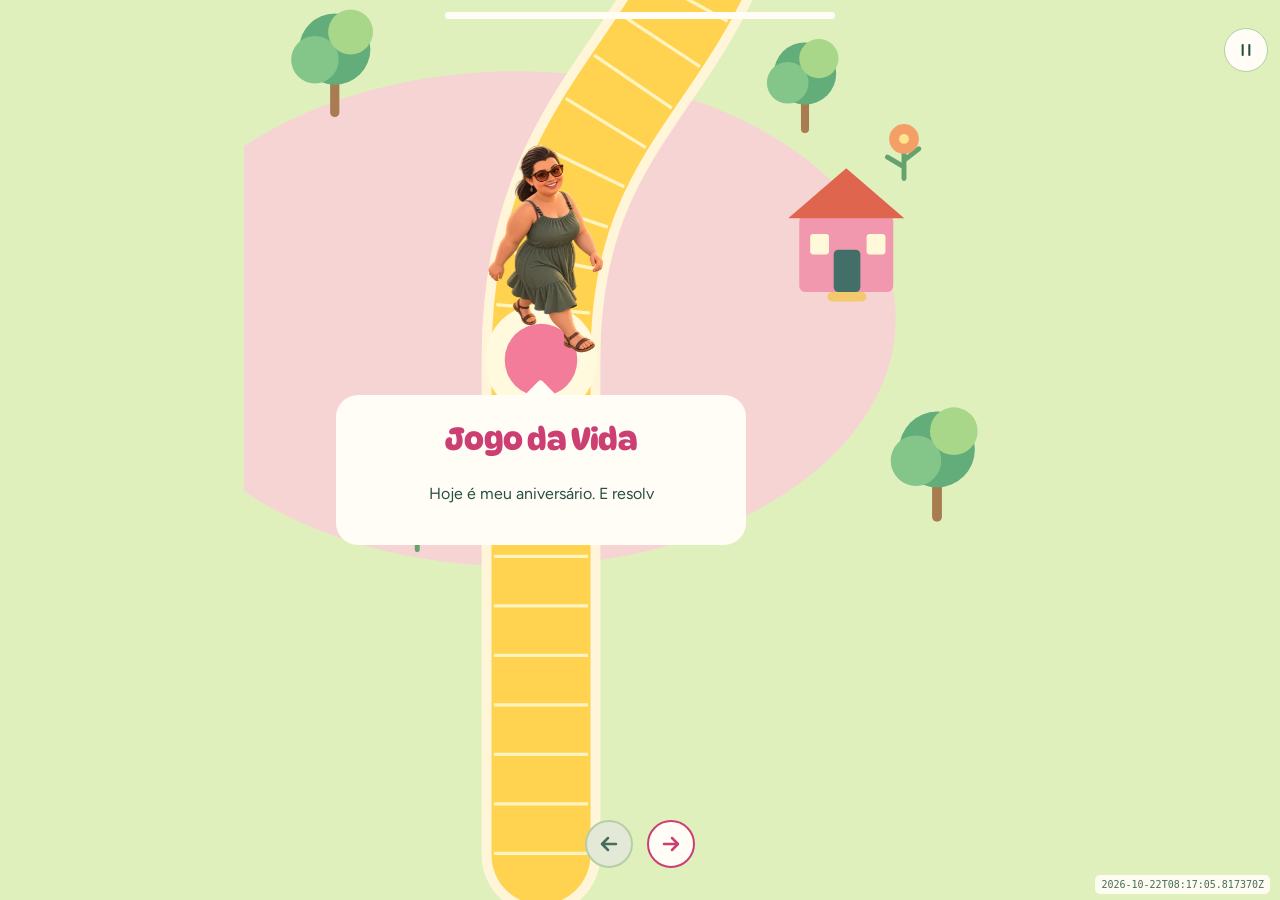
==== commit ab9494ab: "Publish approved Magnolia technical success case" ====
--- a/docs/index.html
+++ b/docs/index.html
@@ -8,4 +8,4 @@
 
   gtag('config', 'G-HTS7E9BXDD');
 </script>
-<meta charset="utf-8"><meta name="viewport" content="width=device-width,initial-scale=1"><title>Jogo da Vida</title><link rel="stylesheet" href="style.css?v=92716faf28afe22a"></head><body><main><button id="reading-playback-toggle" class="reading-playback" type="button" aria-pressed="false" aria-label="Pausar animação e pergunta automática" title="Pausar"><svg viewBox="0 0 24 24" width="20" height="20" aria-hidden="true" focusable="false"><path class="reading-pause-icon" d="M8 6v12M16 6v12"/><path class="reading-play-icon" d="m9 5 10 7-10 7Z"/></svg></button><div id="timeline-progress" class="timeline-progress" role="progressbar" aria-label="Progresso da história" aria-valuemin="0" aria-valuemax="100" aria-valuenow="0" hidden><div class="timeline-progress-track"><div class="timeline-progress-fill"></div></div></div><div class="stage" aria-label="Tabuleiro vertical de memórias"><div class="map"><svg xmlns="http://www.w3.org/2000/svg" width="480" height="5250" viewBox="0 0 480 5250" aria-hidden="true"><rect width="480" height="5250" fill="#dff0bd" /><ellipse cx="165" cy="4625" rx="230" ry="150" fill="#f7d4d4" /><ellipse cx="315" cy="4275" rx="230" ry="150" fill="#c5e9d7" /><ellipse cx="165" cy="3925" rx="230" ry="150" fill="#f9dfab" /><ellipse cx="315" cy="3575" rx="230" ry="150" fill="#d9e8cd" /><ellipse cx="165" cy="3225" rx="230" ry="150" fill="#f7d4d4" /><ellipse cx="315" cy="2875" rx="230" ry="150" fill="#c5e9d7" /><ellipse cx="165" cy="2525" rx="230" ry="150" fill="#f9dfab" /><ellipse cx="315" cy="2175" rx="230" ry="150" fill="#d9e8cd" /><ellipse cx="165" cy="1825" rx="230" ry="150" fill="#f7d4d4" /><ellipse cx="315" cy="1475" rx="230" ry="150" fill="#c5e9d7" /><ellipse cx="165" cy="1125" rx="230" ry="150" fill="#f9dfab" /><ellipse cx="315" cy="775" rx="230" ry="150" fill="#d9e8cd" /><ellipse cx="165" cy="425" rx="230" ry="150" fill="#f7d4d4" /><path d="M 180 4950 L 180 4650 C 180 4475.0 300 4475.0 300 4300 C 300 4125.0 180 4125.0 180 3950 C 180 3775.0 300 3775.0 300 3600 C 300 3425.0 180 3425.0 180 3250 C 180 3075.0 300 3075.0 300 2900 C 300 2725.0 180 2725.0 180 2550 C 180 2375.0 300 2375.0 300 2200 C 300 2025.0 180 2025.0 180 1850 C 180 1675.0 300 1675.0 300 1500 C 300 1325.0 180 1325.0 180 1150 C 180 975.0 300 975.0 300 800 C 300 625.0 180 625.0 180 450 L 180 120" fill="none" stroke="#fff6d9" stroke-width="72" stroke-linecap="round" /><path d="M 180 4950 L 180 4650 C 180 4475.0 300 4475.0 300 4300 C 300 4125.0 180 4125.0 180 3950 C 180 3775.0 300 3775.0 300 3600 C 300 3425.0 180 3425.0 180 3250 C 180 3075.0 300 3075.0 300 2900 C 300 2725.0 180 2725.0 180 2550 C 180 2375.0 300 2375.0 300 2200 C 300 2025.0 180 2025.0 180 1850 C 180 1675.0 300 1675.0 300 1500 C 300 1325.0 180 1325.0 180 1150 C 180 975.0 300 975.0 300 800 C 300 625.0 180 625.0 180 450 L 180 120" fill="none" stroke="#ffd34f" stroke-width="60" stroke-linecap="round" /><path d="M 180 4950 L 180 4650 C 180 4475.0 300 4475.0 300 4300 C 300 4125.0 180 4125.0 180 3950 C 180 3775.0 300 3775.0 300 3600 C 300 3425.0 180 3425.0 180 3250 C 180 3075.0 300 3075.0 300 2900 C 300 2725.0 180 2725.0 180 2550 C 180 2375.0 300 2375.0 300 2200 C 300 2025.0 180 2025.0 180 1850 C 180 1675.0 300 1675.0 300 1500 C 300 1325.0 180 1325.0 180 1150 C 180 975.0 300 975.0 300 800 C 300 625.0 180 625.0 180 450 L 180 120" fill="none" stroke="#fff4bf" stroke-width="57" stroke-dasharray="2 28" /><g data-scene="0" transform="translate(0 1750)"><g transform="translate(55 2750) scale(0.8)"><path d="M0 0v-33" stroke="#a87b51" stroke-width="7" stroke-linecap="round" /><circle cy="-48" r="27" fill="#62ad79" /><circle cx="-15" cy="-40" r="18" fill="#84c68a" /><circle cx="12" cy="-61" r="17" fill="#a8d78a" /></g><g transform="translate(420 2995) scale(0.85)"><path d="M0 0v-33" stroke="#a87b51" stroke-width="7" stroke-linecap="round" /><circle cy="-48" r="27" fill="#62ad79" /><circle cx="-15" cy="-40" r="18" fill="#84c68a" /><circle cx="12" cy="-61" r="17" fill="#a8d78a" /></g><g transform="translate(75 2980)"><path d="M0 0v-20m0 13-10-6m10 2 9-7" fill="none" stroke="#66a26e" stroke-width="3" stroke-linecap="round" /><circle cy="-24" r="9" fill="#f1799c" /><circle cy="-24" r="3" fill="#ffe38a" /></g><g transform="translate(400 2790)"><path d="M0 0v-20m0 13-10-6m10 2 9-7" fill="none" stroke="#66a26e" stroke-width="3" stroke-linecap="round" /><circle cy="-24" r="9" fill="#f59f68" /><circle cy="-24" r="3" fill="#ffe38a" /></g><g transform="translate(105 3015)"><path d="M0 0v-20m0 13-10-6m10 2 9-7" fill="none" stroke="#66a26e" stroke-width="3" stroke-linecap="round" /><circle cy="-24" r="9" fill="#f1799c" /><circle cy="-24" r="3" fill="#ffe38a" /></g><g transform="translate(365 2855) scale(0.95)"><rect x="-30" y="-45" width="60" height="49" rx="4" fill="#f198ae" /><path d="M-37-43 0-75 37-43Z" fill="#df654f" /><rect x="-8" y="-23" width="17" height="27" rx="3" fill="#426f68" /><rect x="-23" y="-33" width="12" height="13" rx="2" fill="#fff9d9" /><rect x="13" y="-33" width="12" height="13" rx="2" fill="#fff9d9" /><rect x="-12" y="4" width="25" height="6" rx="3" fill="#f4c96d" /></g><g transform="translate(340 2760) scale(0.7)"><path d="M0 0v-33" stroke="#a87b51" stroke-width="7" stroke-linecap="round" /><circle cy="-48" r="27" fill="#62ad79" /><circle cx="-15" cy="-40" r="18" fill="#84c68a" /><circle cx="12" cy="-61" r="17" fill="#a8d78a" /></g></g><g class="house-stop" data-go="0"><circle cx="180" cy="4650" r="34" fill="#fff9de" /><circle cx="180" cy="4650" r="22" fill="#f4b5a8" class="stop-core" /></g><g data-scene="1" transform="translate(0 1750)"><g transform="translate(55 2400) scale(0.8)"><path d="M0 0v-33" stroke="#a87b51" stroke-width="7" stroke-linecap="round" /><circle cy="-48" r="27" fill="#62ad79" /><circle cx="-15" cy="-40" r="18" fill="#84c68a" /><circle cx="12" cy="-61" r="17" fill="#a8d78a" /></g><g transform="translate(420 2645) scale(0.85)"><path d="M0 0v-33" stroke="#a87b51" stroke-width="7" stroke-linecap="round" /><circle cy="-48" r="27" fill="#62ad79" /><circle cx="-15" cy="-40" r="18" fill="#84c68a" /><circle cx="12" cy="-61" r="17" fill="#a8d78a" /></g><g transform="translate(75 2630)"><path d="M0 0v-20m0 13-10-6m10 2 9-7" fill="none" stroke="#66a26e" stroke-width="3" stroke-linecap="round" /><circle cy="-24" r="9" fill="#f1799c" /><circle cy="-24" r="3" fill="#ffe38a" /></g><g transform="translate(400 2440)"><path d="M0 0v-20m0 13-10-6m10 2 9-7" fill="none" stroke="#66a26e" stroke-width="3" stroke-linecap="round" /><circle cy="-24" r="9" fill="#f59f68" /><circle cy="-24" r="3" fill="#ffe38a" /></g><g transform="translate(105 2665)"><path d="M0 0v-20m0 13-10-6m10 2 9-7" fill="none" stroke="#66a26e" stroke-width="3" stroke-linecap="round" /><circle cy="-24" r="9" fill="#f1799c" /><circle cy="-24" r="3" fill="#ffe38a" /></g><g transform="translate(95 2505) scale(0.95)"><rect x="-30" y="-45" width="60" height="49" rx="4" fill="#ffd888" /><path d="M-37-43 0-75 37-43Z" fill="#df654f" /><rect x="-8" y="-23" width="17" height="27" rx="3" fill="#426f68" /><rect x="-23" y="-33" width="12" height="13" rx="2" fill="#fff9d9" /><rect x="13" y="-33" width="12" height="13" rx="2" fill="#fff9d9" /><rect x="-12" y="4" width="25" height="6" rx="3" fill="#f4c96d" /></g><g transform="translate(70 2410) scale(0.7)"><path d="M0 0v-33" stroke="#a87b51" stroke-width="7" stroke-linecap="round" /><circle cy="-48" r="27" fill="#62ad79" /><circle cx="-15" cy="-40" r="18" fill="#84c68a" /><circle cx="12" cy="-61" r="17" fill="#a8d78a" /></g><g transform="translate(25 2440) rotate(-5)"><rect x="-5" y="-5" width="155" height="110" rx="4" fill="#fffdf6" /><image href="assets/alagoas.webp" width="145" height="90" preserveAspectRatio="xMidYMid slice" /></g></g><g class="house-stop" data-go="1"><circle cx="300" cy="4300" r="34" fill="#fff9de" /><circle cx="300" cy="4300" r="22" fill="#f4b5a8" class="stop-core" /></g><g data-scene="2" transform="translate(0 1400)"><g transform="translate(55 2400) scale(0.8)"><path d="M0 0v-33" stroke="#a87b51" stroke-width="7" stroke-linecap="round" /><circle cy="-48" r="27" fill="#62ad79" /><circle cx="-15" cy="-40" r="18" fill="#84c68a" /><circle cx="12" cy="-61" r="17" fill="#a8d78a" /></g><g transform="translate(420 2645) scale(0.85)"><path d="M0 0v-33" stroke="#a87b51" stroke-width="7" stroke-linecap="round" /><circle cy="-48" r="27" fill="#62ad79" /><circle cx="-15" cy="-40" r="18" fill="#84c68a" /><circle cx="12" cy="-61" r="17" fill="#a8d78a" /></g><g transform="translate(75 2630)"><path d="M0 0v-20m0 13-10-6m10 2 9-7" fill="none" stroke="#66a26e" stroke-width="3" stroke-linecap="round" /><circle cy="-24" r="9" fill="#f1799c" /><circle cy="-24" r="3" fill="#ffe38a" /></g><g transform="translate(400 2440)"><path d="M0 0v-20m0 13-10-6m10 2 9-7" fill="none" stroke="#66a26e" stroke-width="3" stroke-linecap="round" /><circle cy="-24" r="9" fill="#f59f68" /><circle cy="-24" r="3" fill="#ffe38a" /></g><g transform="translate(105 2665)"><path d="M0 0v-20m0 13-10-6m10 2 9-7" fill="none" stroke="#66a26e" stroke-width="3" stroke-linecap="round" /><circle cy="-24" r="9" fill="#f1799c" /><circle cy="-24" r="3" fill="#ffe38a" /></g><g transform="translate(95 2505) scale(0.95)"><rect x="-30" y="-45" width="60" height="49" rx="4" fill="#ffd888" /><path d="M-37-43 0-75 37-43Z" fill="#df654f" /><rect x="-8" y="-23" width="17" height="27" rx="3" fill="#426f68" /><rect x="-23" y="-33" width="12" height="13" rx="2" fill="#fff9d9" /><rect x="13" y="-33" width="12" height="13" rx="2" fill="#fff9d9" /><rect x="-12" y="4" width="25" height="6" rx="3" fill="#f4c96d" /></g><g transform="translate(70 2410) scale(0.7)"><path d="M0 0v-33" stroke="#a87b51" stroke-width="7" stroke-linecap="round" /><circle cy="-48" r="27" fill="#62ad79" /><circle cx="-15" cy="-40" r="18" fill="#84c68a" /><circle cx="12" cy="-61" r="17" fill="#a8d78a" /></g></g><g class="house-stop" data-go="2"><circle cx="180" cy="3950" r="34" fill="#fff9de" /><circle cx="180" cy="3950" r="22" fill="#f4b5a8" class="stop-core" /></g><g data-scene="3" transform="translate(0 1400)"><g transform="translate(55 2050) scale(0.8)"><path d="M0 0v-33" stroke="#a87b51" stroke-width="7" stroke-linecap="round" /><circle cy="-48" r="27" fill="#62ad79" /><circle cx="-15" cy="-40" r="18" fill="#84c68a" /><circle cx="12" cy="-61" r="17" fill="#a8d78a" /></g><g transform="translate(420 2295) scale(0.85)"><path d="M0 0v-33" stroke="#a87b51" stroke-width="7" stroke-linecap="round" /><circle cy="-48" r="27" fill="#62ad79" /><circle cx="-15" cy="-40" r="18" fill="#84c68a" /><circle cx="12" cy="-61" r="17" fill="#a8d78a" /></g><g transform="translate(75 2280)"><path d="M0 0v-20m0 13-10-6m10 2 9-7" fill="none" stroke="#66a26e" stroke-width="3" stroke-linecap="round" /><circle cy="-24" r="9" fill="#f1799c" /><circle cy="-24" r="3" fill="#ffe38a" /></g><g transform="translate(400 2090)"><path d="M0 0v-20m0 13-10-6m10 2 9-7" fill="none" stroke="#66a26e" stroke-width="3" stroke-linecap="round" /><circle cy="-24" r="9" fill="#f59f68" /><circle cy="-24" r="3" fill="#ffe38a" /></g><g transform="translate(105 2315)"><path d="M0 0v-20m0 13-10-6m10 2 9-7" fill="none" stroke="#66a26e" stroke-width="3" stroke-linecap="round" /><circle cy="-24" r="9" fill="#f1799c" /><circle cy="-24" r="3" fill="#ffe38a" /></g><g transform="translate(285 2070) rotate(5)"><rect x="-5" y="-5" width="155" height="115" rx="4" fill="#fffdf6" /><image href="assets/recife.webp" width="145" height="95" preserveAspectRatio="xMidYMid slice" /></g><g transform="translate(60 2300) scale(0.62)"><rect x="-30" y="-45" width="60" height="49" rx="4" fill="#70c9b8" /><path d="M-37-43 0-75 37-43Z" fill="#df654f" /><rect x="-8" y="-23" width="17" height="27" rx="3" fill="#426f68" /><rect x="-23" y="-33" width="12" height="13" rx="2" fill="#fff9d9" /><rect x="13" y="-33" width="12" height="13" rx="2" fill="#fff9d9" /><rect x="-12" y="4" width="25" height="6" rx="3" fill="#f4c96d" /></g><g transform="translate(110 2285) scale(0.62)"><rect x="-30" y="-45" width="60" height="49" rx="4" fill="#f7a2ac" /><path d="M-37-43 0-75 37-43Z" fill="#df654f" /><rect x="-8" y="-23" width="17" height="27" rx="3" fill="#426f68" /><rect x="-23" y="-33" width="12" height="13" rx="2" fill="#fff9d9" /><rect x="13" y="-33" width="12" height="13" rx="2" fill="#fff9d9" /><rect x="-12" y="4" width="25" height="6" rx="3" fill="#f4c96d" /></g><g transform="translate(160 2300) scale(0.62)"><rect x="-30" y="-45" width="60" height="49" rx="4" fill="#f8cd76" /><path d="M-37-43 0-75 37-43Z" fill="#df654f" /><rect x="-8" y="-23" width="17" height="27" rx="3" fill="#426f68" /><rect x="-23" y="-33" width="12" height="13" rx="2" fill="#fff9d9" /><rect x="13" y="-33" width="12" height="13" rx="2" fill="#fff9d9" /><rect x="-12" y="4" width="25" height="6" rx="3" fill="#f4c96d" /></g><path d="M380 2240c-28-45 28-58 30-28 12-33 54-12 24 14l-25 25Z" fill="#ee7296" /></g><g class="house-stop" data-go="3"><circle cx="300" cy="3600" r="34" fill="#fff9de" /><circle cx="300" cy="3600" r="22" fill="#f4b5a8" class="stop-core" /></g><g data-scene="4" transform="translate(0 1050)"><g transform="translate(55 2050) scale(0.8)"><path d="M0 0v-33" stroke="#a87b51" stroke-width="7" stroke-linecap="round" /><circle cy="-48" r="27" fill="#62ad79" /><circle cx="-15" cy="-40" r="18" fill="#84c68a" /><circle cx="12" cy="-61" r="17" fill="#a8d78a" /></g><g transform="translate(420 2295) scale(0.85)"><path d="M0 0v-33" stroke="#a87b51" stroke-width="7" stroke-linecap="round" /><circle cy="-48" r="27" fill="#62ad79" /><circle cx="-15" cy="-40" r="18" fill="#84c68a" /><circle cx="12" cy="-61" r="17" fill="#a8d78a" /></g><g transform="translate(75 2280)"><path d="M0 0v-20m0 13-10-6m10 2 9-7" fill="none" stroke="#66a26e" stroke-width="3" stroke-linecap="round" /><circle cy="-24" r="9" fill="#f1799c" /><circle cy="-24" r="3" fill="#ffe38a" /></g><g transform="translate(400 2090)"><path d="M0 0v-20m0 13-10-6m10 2 9-7" fill="none" stroke="#66a26e" stroke-width="3" stroke-linecap="round" /><circle cy="-24" r="9" fill="#f59f68" /><circle cy="-24" r="3" fill="#ffe38a" /></g><g transform="translate(105 2315)"><path d="M0 0v-20m0 13-10-6m10 2 9-7" fill="none" stroke="#66a26e" stroke-width="3" stroke-linecap="round" /><circle cy="-24" r="9" fill="#f1799c" /><circle cy="-24" r="3" fill="#ffe38a" /></g><g transform="translate(60 2300) scale(0.62)"><rect x="-30" y="-45" width="60" height="49" rx="4" fill="#70c9b8" /><path d="M-37-43 0-75 37-43Z" fill="#df654f" /><rect x="-8" y="-23" width="17" height="27" rx="3" fill="#426f68" /><rect x="-23" y="-33" width="12" height="13" rx="2" fill="#fff9d9" /><rect x="13" y="-33" width="12" height="13" rx="2" fill="#fff9d9" /><rect x="-12" y="4" width="25" height="6" rx="3" fill="#f4c96d" /></g><g transform="translate(110 2285) scale(0.62)"><rect x="-30" y="-45" width="60" height="49" rx="4" fill="#f7a2ac" /><path d="M-37-43 0-75 37-43Z" fill="#df654f" /><rect x="-8" y="-23" width="17" height="27" rx="3" fill="#426f68" /><rect x="-23" y="-33" width="12" height="13" rx="2" fill="#fff9d9" /><rect x="13" y="-33" width="12" height="13" rx="2" fill="#fff9d9" /><rect x="-12" y="4" width="25" height="6" rx="3" fill="#f4c96d" /></g><g transform="translate(160 2300) scale(0.62)"><rect x="-30" y="-45" width="60" height="49" rx="4" fill="#f8cd76" /><path d="M-37-43 0-75 37-43Z" fill="#df654f" /><rect x="-8" y="-23" width="17" height="27" rx="3" fill="#426f68" /><rect x="-23" y="-33" width="12" height="13" rx="2" fill="#fff9d9" /><rect x="13" y="-33" width="12" height="13" rx="2" fill="#fff9d9" /><rect x="-12" y="4" width="25" height="6" rx="3" fill="#f4c96d" /></g><path d="M380 2240c-28-45 28-58 30-28 12-33 54-12 24 14l-25 25Z" fill="#ee7296" /></g><g class="house-stop" data-go="4"><circle cx="180" cy="3250" r="34" fill="#fff9de" /><circle cx="180" cy="3250" r="22" fill="#f4b5a8" class="stop-core" /></g><g data-scene="5" transform="translate(0 1050)"><g transform="translate(55 1700) scale(0.8)"><path d="M0 0v-33" stroke="#a87b51" stroke-width="7" stroke-linecap="round" /><circle cy="-48" r="27" fill="#62ad79" /><circle cx="-15" cy="-40" r="18" fill="#84c68a" /><circle cx="12" cy="-61" r="17" fill="#a8d78a" /></g><g transform="translate(420 1945) scale(0.85)"><path d="M0 0v-33" stroke="#a87b51" stroke-width="7" stroke-linecap="round" /><circle cy="-48" r="27" fill="#62ad79" /><circle cx="-15" cy="-40" r="18" fill="#84c68a" /><circle cx="12" cy="-61" r="17" fill="#a8d78a" /></g><g transform="translate(75 1930)"><path d="M0 0v-20m0 13-10-6m10 2 9-7" fill="none" stroke="#66a26e" stroke-width="3" stroke-linecap="round" /><circle cy="-24" r="9" fill="#f1799c" /><circle cy="-24" r="3" fill="#ffe38a" /></g><g transform="translate(400 1740)"><path d="M0 0v-20m0 13-10-6m10 2 9-7" fill="none" stroke="#66a26e" stroke-width="3" stroke-linecap="round" /><circle cy="-24" r="9" fill="#f59f68" /><circle cy="-24" r="3" fill="#ffe38a" /></g><g transform="translate(105 1965)"><path d="M0 0v-20m0 13-10-6m10 2 9-7" fill="none" stroke="#66a26e" stroke-width="3" stroke-linecap="round" /><circle cy="-24" r="9" fill="#f1799c" /><circle cy="-24" r="3" fill="#ffe38a" /></g><path d="M80 1800h80" stroke="#b5caa7" stroke-width="7" stroke-linecap="round" /></g><g class="house-stop" data-go="5"><circle cx="300" cy="2900" r="34" fill="#fff9de" /><circle cx="300" cy="2900" r="22" fill="#f4b5a8" class="stop-core" /></g><g data-scene="6" transform="translate(0 1050)"><g transform="translate(55 1350) scale(0.8)"><path d="M0 0v-33" stroke="#a87b51" stroke-width="7" stroke-linecap="round" /><circle cy="-48" r="27" fill="#62ad79" /><circle cx="-15" cy="-40" r="18" fill="#84c68a" /><circle cx="12" cy="-61" r="17" fill="#a8d78a" /></g><g transform="translate(420 1595) scale(0.85)"><path d="M0 0v-33" stroke="#a87b51" stroke-width="7" stroke-linecap="round" /><circle cy="-48" r="27" fill="#62ad79" /><circle cx="-15" cy="-40" r="18" fill="#84c68a" /><circle cx="12" cy="-61" r="17" fill="#a8d78a" /></g><g transform="translate(75 1580)"><path d="M0 0v-20m0 13-10-6m10 2 9-7" fill="none" stroke="#66a26e" stroke-width="3" stroke-linecap="round" /><circle cy="-24" r="9" fill="#f1799c" /><circle cy="-24" r="3" fill="#ffe38a" /></g><g transform="translate(400 1390)"><path d="M0 0v-20m0 13-10-6m10 2 9-7" fill="none" stroke="#66a26e" stroke-width="3" stroke-linecap="round" /><circle cy="-24" r="9" fill="#f59f68" /><circle cy="-24" r="3" fill="#ffe38a" /></g><g transform="translate(105 1615)"><path d="M0 0v-20m0 13-10-6m10 2 9-7" fill="none" stroke="#66a26e" stroke-width="3" stroke-linecap="round" /><circle cy="-24" r="9" fill="#f1799c" /><circle cy="-24" r="3" fill="#ffe38a" /></g><g transform="translate(365 1415) scale(0.8)"><rect x="-30" y="-45" width="60" height="49" rx="4" fill="#f69baf" /><path d="M-37-43 0-75 37-43Z" fill="#df654f" /><rect x="-8" y="-23" width="17" height="27" rx="3" fill="#426f68" /><rect x="-23" y="-33" width="12" height="13" rx="2" fill="#fff9d9" /><rect x="13" y="-33" width="12" height="13" rx="2" fill="#fff9d9" /><rect x="-12" y="4" width="25" height="6" rx="3" fill="#f4c96d" /></g></g><g class="house-stop" data-go="6"><circle cx="180" cy="2550" r="34" fill="#fff9de" /><circle cx="180" cy="2550" r="22" fill="#f4b5a8" class="stop-core" /></g><g data-scene="7" transform="translate(0 700)"><g transform="translate(55 1350) scale(0.8)"><path d="M0 0v-33" stroke="#a87b51" stroke-width="7" stroke-linecap="round" /><circle cy="-48" r="27" fill="#62ad79" /><circle cx="-15" cy="-40" r="18" fill="#84c68a" /><circle cx="12" cy="-61" r="17" fill="#a8d78a" /></g><g transform="translate(420 1595) scale(0.85)"><path d="M0 0v-33" stroke="#a87b51" stroke-width="7" stroke-linecap="round" /><circle cy="-48" r="27" fill="#62ad79" /><circle cx="-15" cy="-40" r="18" fill="#84c68a" /><circle cx="12" cy="-61" r="17" fill="#a8d78a" /></g><g transform="translate(75 1580)"><path d="M0 0v-20m0 13-10-6m10 2 9-7" fill="none" stroke="#66a26e" stroke-width="3" stroke-linecap="round" /><circle cy="-24" r="9" fill="#f1799c" /><circle cy="-24" r="3" fill="#ffe38a" /></g><g transform="translate(400 1390)"><path d="M0 0v-20m0 13-10-6m10 2 9-7" fill="none" stroke="#66a26e" stroke-width="3" stroke-linecap="round" /><circle cy="-24" r="9" fill="#f59f68" /><circle cy="-24" r="3" fill="#ffe38a" /></g><g transform="translate(105 1615)"><path d="M0 0v-20m0 13-10-6m10 2 9-7" fill="none" stroke="#66a26e" stroke-width="3" stroke-linecap="round" /><circle cy="-24" r="9" fill="#f1799c" /><circle cy="-24" r="3" fill="#ffe38a" /></g><g transform="translate(365 1415) scale(0.8)"><rect x="-30" y="-45" width="60" height="49" rx="4" fill="#f69baf" /><path d="M-37-43 0-75 37-43Z" fill="#df654f" /><rect x="-8" y="-23" width="17" height="27" rx="3" fill="#426f68" /><rect x="-23" y="-33" width="12" height="13" rx="2" fill="#fff9d9" /><rect x="13" y="-33" width="12" height="13" rx="2" fill="#fff9d9" /><rect x="-12" y="4" width="25" height="6" rx="3" fill="#f4c96d" /></g><image href="assets/dedey-baby.webp" x="325" y="1495" width="80" height="96" /></g><g class="house-stop" data-go="7"><circle cx="300" cy="2200" r="34" fill="#fff9de" /><circle cx="300" cy="2200" r="22" fill="#f4b5a8" class="stop-core" /></g><g data-scene="8" transform="translate(0 700)"><g transform="translate(55 1000) scale(0.8)"><path d="M0 0v-33" stroke="#a87b51" stroke-width="7" stroke-linecap="round" /><circle cy="-48" r="27" fill="#62ad79" /><circle cx="-15" cy="-40" r="18" fill="#84c68a" /><circle cx="12" cy="-61" r="17" fill="#a8d78a" /></g><g transform="translate(420 1245) scale(0.85)"><path d="M0 0v-33" stroke="#a87b51" stroke-width="7" stroke-linecap="round" /><circle cy="-48" r="27" fill="#62ad79" /><circle cx="-15" cy="-40" r="18" fill="#84c68a" /><circle cx="12" cy="-61" r="17" fill="#a8d78a" /></g><g transform="translate(75 1230)"><path d="M0 0v-20m0 13-10-6m10 2 9-7" fill="none" stroke="#66a26e" stroke-width="3" stroke-linecap="round" /><circle cy="-24" r="9" fill="#f1799c" /><circle cy="-24" r="3" fill="#ffe38a" /></g><g transform="translate(400 1040)"><path d="M0 0v-20m0 13-10-6m10 2 9-7" fill="none" stroke="#66a26e" stroke-width="3" stroke-linecap="round" /><circle cy="-24" r="9" fill="#f59f68" /><circle cy="-24" r="3" fill="#ffe38a" /></g><g transform="translate(105 1265)"><path d="M0 0v-20m0 13-10-6m10 2 9-7" fill="none" stroke="#66a26e" stroke-width="3" stroke-linecap="round" /><circle cy="-24" r="9" fill="#f1799c" /><circle cy="-24" r="3" fill="#ffe38a" /></g><g transform="translate(95 1105) scale(0.95)"><rect x="-30" y="-45" width="60" height="49" rx="4" fill="#ffd888" /><path d="M-37-43 0-75 37-43Z" fill="#df654f" /><rect x="-8" y="-23" width="17" height="27" rx="3" fill="#426f68" /><rect x="-23" y="-33" width="12" height="13" rx="2" fill="#fff9d9" /><rect x="13" y="-33" width="12" height="13" rx="2" fill="#fff9d9" /><rect x="-12" y="4" width="25" height="6" rx="3" fill="#f4c96d" /></g><g transform="translate(70 1010) scale(0.7)"><path d="M0 0v-33" stroke="#a87b51" stroke-width="7" stroke-linecap="round" /><circle cy="-48" r="27" fill="#62ad79" /><circle cx="-15" cy="-40" r="18" fill="#84c68a" /><circle cx="12" cy="-61" r="17" fill="#a8d78a" /></g></g><g class="house-stop" data-go="8"><circle cx="180" cy="1850" r="34" fill="#fff9de" /><circle cx="180" cy="1850" r="22" fill="#f4b5a8" class="stop-core" /></g><g data-scene="9" transform="translate(0 350)"><g transform="translate(55 1000) scale(0.8)"><path d="M0 0v-33" stroke="#a87b51" stroke-width="7" stroke-linecap="round" /><circle cy="-48" r="27" fill="#62ad79" /><circle cx="-15" cy="-40" r="18" fill="#84c68a" /><circle cx="12" cy="-61" r="17" fill="#a8d78a" /></g><g transform="translate(420 1245) scale(0.85)"><path d="M0 0v-33" stroke="#a87b51" stroke-width="7" stroke-linecap="round" /><circle cy="-48" r="27" fill="#62ad79" /><circle cx="-15" cy="-40" r="18" fill="#84c68a" /><circle cx="12" cy="-61" r="17" fill="#a8d78a" /></g><g transform="translate(75 1230)"><path d="M0 0v-20m0 13-10-6m10 2 9-7" fill="none" stroke="#66a26e" stroke-width="3" stroke-linecap="round" /><circle cy="-24" r="9" fill="#f1799c" /><circle cy="-24" r="3" fill="#ffe38a" /></g><g transform="translate(400 1040)"><path d="M0 0v-20m0 13-10-6m10 2 9-7" fill="none" stroke="#66a26e" stroke-width="3" stroke-linecap="round" /><circle cy="-24" r="9" fill="#f59f68" /><circle cy="-24" r="3" fill="#ffe38a" /></g><g transform="translate(105 1265)"><path d="M0 0v-20m0 13-10-6m10 2 9-7" fill="none" stroke="#66a26e" stroke-width="3" stroke-linecap="round" /><circle cy="-24" r="9" fill="#f1799c" /><circle cy="-24" r="3" fill="#ffe38a" /></g><g transform="translate(95 1105) scale(0.95)"><rect x="-30" y="-45" width="60" height="49" rx="4" fill="#ffd888" /><path d="M-37-43 0-75 37-43Z" fill="#df654f" /><rect x="-8" y="-23" width="17" height="27" rx="3" fill="#426f68" /><rect x="-23" y="-33" width="12" height="13" rx="2" fill="#fff9d9" /><rect x="13" y="-33" width="12" height="13" rx="2" fill="#fff9d9" /><rect x="-12" y="4" width="25" height="6" rx="3" fill="#f4c96d" /></g><g transform="translate(70 1010) scale(0.7)"><path d="M0 0v-33" stroke="#a87b51" stroke-width="7" stroke-linecap="round" /><circle cy="-48" r="27" fill="#62ad79" /><circle cx="-15" cy="-40" r="18" fill="#84c68a" /><circle cx="12" cy="-61" r="17" fill="#a8d78a" /></g></g><g class="house-stop" data-go="9"><circle cx="300" cy="1500" r="34" fill="#fff9de" /><circle cx="300" cy="1500" r="22" fill="#f4b5a8" class="stop-core" /></g><g data-scene="10" transform="translate(0 0)"><g transform="translate(55 1000) scale(0.8)"><path d="M0 0v-33" stroke="#a87b51" stroke-width="7" stroke-linecap="round" /><circle cy="-48" r="27" fill="#62ad79" /><circle cx="-15" cy="-40" r="18" fill="#84c68a" /><circle cx="12" cy="-61" r="17" fill="#a8d78a" /></g><g transform="translate(420 1245) scale(0.85)"><path d="M0 0v-33" stroke="#a87b51" stroke-width="7" stroke-linecap="round" /><circle cy="-48" r="27" fill="#62ad79" /><circle cx="-15" cy="-40" r="18" fill="#84c68a" /><circle cx="12" cy="-61" r="17" fill="#a8d78a" /></g><g transform="translate(75 1230)"><path d="M0 0v-20m0 13-10-6m10 2 9-7" fill="none" stroke="#66a26e" stroke-width="3" stroke-linecap="round" /><circle cy="-24" r="9" fill="#f1799c" /><circle cy="-24" r="3" fill="#ffe38a" /></g><g transform="translate(400 1040)"><path d="M0 0v-20m0 13-10-6m10 2 9-7" fill="none" stroke="#66a26e" stroke-width="3" stroke-linecap="round" /><circle cy="-24" r="9" fill="#f59f68" /><circle cy="-24" r="3" fill="#ffe38a" /></g><g transform="translate(105 1265)"><path d="M0 0v-20m0 13-10-6m10 2 9-7" fill="none" stroke="#66a26e" stroke-width="3" stroke-linecap="round" /><circle cy="-24" r="9" fill="#f1799c" /><circle cy="-24" r="3" fill="#ffe38a" /></g><g transform="translate(95 1105) scale(0.95)"><rect x="-30" y="-45" width="60" height="49" rx="4" fill="#ffd888" /><path d="M-37-43 0-75 37-43Z" fill="#df654f" /><rect x="-8" y="-23" width="17" height="27" rx="3" fill="#426f68" /><rect x="-23" y="-33" width="12" height="13" rx="2" fill="#fff9d9" /><rect x="13" y="-33" width="12" height="13" rx="2" fill="#fff9d9" /><rect x="-12" y="4" width="25" height="6" rx="3" fill="#f4c96d" /></g><g transform="translate(70 1010) scale(0.7)"><path d="M0 0v-33" stroke="#a87b51" stroke-width="7" stroke-linecap="round" /><circle cy="-48" r="27" fill="#62ad79" /><circle cx="-15" cy="-40" r="18" fill="#84c68a" /><circle cx="12" cy="-61" r="17" fill="#a8d78a" /></g></g><g class="house-stop" data-go="10"><circle cx="180" cy="1150" r="34" fill="#fff9de" /><circle cx="180" cy="1150" r="22" fill="#f4b5a8" class="stop-core" /></g><g data-scene="11" transform="translate(0 0)"><g transform="translate(55 650) scale(0.8)"><path d="M0 0v-33" stroke="#a87b51" stroke-width="7" stroke-linecap="round" /><circle cy="-48" r="27" fill="#62ad79" /><circle cx="-15" cy="-40" r="18" fill="#84c68a" /><circle cx="12" cy="-61" r="17" fill="#a8d78a" /></g><g transform="translate(420 895) scale(0.85)"><path d="M0 0v-33" stroke="#a87b51" stroke-width="7" stroke-linecap="round" /><circle cy="-48" r="27" fill="#62ad79" /><circle cx="-15" cy="-40" r="18" fill="#84c68a" /><circle cx="12" cy="-61" r="17" fill="#a8d78a" /></g><g transform="translate(75 880)"><path d="M0 0v-20m0 13-10-6m10 2 9-7" fill="none" stroke="#66a26e" stroke-width="3" stroke-linecap="round" /><circle cy="-24" r="9" fill="#f1799c" /><circle cy="-24" r="3" fill="#ffe38a" /></g><g transform="translate(400 690)"><path d="M0 0v-20m0 13-10-6m10 2 9-7" fill="none" stroke="#66a26e" stroke-width="3" stroke-linecap="round" /><circle cy="-24" r="9" fill="#f59f68" /><circle cy="-24" r="3" fill="#ffe38a" /></g><g transform="translate(105 915)"><path d="M0 0v-20m0 13-10-6m10 2 9-7" fill="none" stroke="#66a26e" stroke-width="3" stroke-linecap="round" /><circle cy="-24" r="9" fill="#f1799c" /><circle cy="-24" r="3" fill="#ffe38a" /></g><g transform="translate(365 750)"><rect x="-38" y="-60" width="76" height="67" rx="6" fill="#fffdf5" /><path d="M-45-61h90" stroke="#71bfae" stroke-width="9" stroke-linecap="round" /><path d="M0-51v22m-11-11h22" stroke="#ee7296" stroke-width="6" /><rect x="-10" y="-14" width="20" height="21" rx="2" fill="#6baea5" /></g></g><g class="house-stop" data-go="11"><circle cx="300" cy="800" r="34" fill="#fff9de" /><circle cx="300" cy="800" r="22" fill="#f4b5a8" class="stop-core" /></g><g data-scene="12" transform="translate(0 0)"><g transform="translate(55 300) scale(0.8)"><path d="M0 0v-33" stroke="#a87b51" stroke-width="7" stroke-linecap="round" /><circle cy="-48" r="27" fill="#62ad79" /><circle cx="-15" cy="-40" r="18" fill="#84c68a" /><circle cx="12" cy="-61" r="17" fill="#a8d78a" /></g><g transform="translate(420 545) scale(0.85)"><path d="M0 0v-33" stroke="#a87b51" stroke-width="7" stroke-linecap="round" /><circle cy="-48" r="27" fill="#62ad79" /><circle cx="-15" cy="-40" r="18" fill="#84c68a" /><circle cx="12" cy="-61" r="17" fill="#a8d78a" /></g><g transform="translate(75 530)"><path d="M0 0v-20m0 13-10-6m10 2 9-7" fill="none" stroke="#66a26e" stroke-width="3" stroke-linecap="round" /><circle cy="-24" r="9" fill="#f1799c" /><circle cy="-24" r="3" fill="#ffe38a" /></g><g transform="translate(400 340)"><path d="M0 0v-20m0 13-10-6m10 2 9-7" fill="none" stroke="#66a26e" stroke-width="3" stroke-linecap="round" /><circle cy="-24" r="9" fill="#f59f68" /><circle cy="-24" r="3" fill="#ffe38a" /></g><g transform="translate(105 565)"><path d="M0 0v-20m0 13-10-6m10 2 9-7" fill="none" stroke="#66a26e" stroke-width="3" stroke-linecap="round" /><circle cy="-24" r="9" fill="#f1799c" /><circle cy="-24" r="3" fill="#ffe38a" /></g><g transform="translate(95 405) scale(0.95)"><rect x="-30" y="-45" width="60" height="49" rx="4" fill="#f29d7c" /><path d="M-37-43 0-75 37-43Z" fill="#df654f" /><rect x="-8" y="-23" width="17" height="27" rx="3" fill="#426f68" /><rect x="-23" y="-33" width="12" height="13" rx="2" fill="#fff9d9" /><rect x="13" y="-33" width="12" height="13" rx="2" fill="#fff9d9" /><rect x="-12" y="4" width="25" height="6" rx="3" fill="#f4c96d" /></g><g transform="translate(70 310) scale(0.7)"><path d="M0 0v-33" stroke="#a87b51" stroke-width="7" stroke-linecap="round" /><circle cy="-48" r="27" fill="#62ad79" /><circle cx="-15" cy="-40" r="18" fill="#84c68a" /><circle cx="12" cy="-61" r="17" fill="#a8d78a" /></g></g><g class="house-stop" data-go="12"><circle cx="180" cy="450" r="34" fill="#fff9de" /><circle cx="180" cy="450" r="22" fill="#f4b5a8" class="stop-core" /></g></svg></div><img id="avatar" class="avatar" src="assets/mag.webp" alt="Personagem ilustrada de Magnolia" role="button" tabindex="0" draggable="false" width="144" height="184"></div><article class="retained-story" id="retained-story" aria-label="História desta memória" hidden><div class="bubble-content" id="retained-content" role="region" aria-label="Texto desta memória" tabindex="0"></div></article><article class="bubble" aria-label="Memória desta casa"><div class="bubble-content" id="memoryContent" role="region" aria-label="Texto desta memória" tabindex="0" aria-live="polite"><h1>Jogo da Vida</h1><p>Hoje é meu aniversário. E resolveram transformar minha vida num jogo! </p></div></article><nav class="timeline-navigation" aria-label="Navegar pela história"><button id="timeline-prev" type="button" aria-label="Voltar à memória anterior" title="Voltar" disabled><svg viewBox="0 0 24 24" width="24" height="24" aria-hidden="true" focusable="false"><path d="M19 12H5m6-6-6 6 6 6"/></svg></button><button id="timeline-next" type="button" aria-label="Avançar para a próxima memória" title="Avançar"><svg viewBox="0 0 24 24" width="24" height="24" aria-hidden="true" focusable="false"><path d="M5 12h14m-6-6 6 6-6 6"/></svg></button><button id="timeline-restart" class="timeline-restart" type="button" hidden>Recomeçar</button></nav><noscript><p>Ative JavaScript para percorrer as memórias.</p></noscript></main><script src="content.js?v=a5a12c2e4d4c23ad"></script><script src="story-playback.js?v=d49dbb634e176d20"></script><script src="app.js?v=b576ec9023b92835"></script><time id="app-version" class="app-version" datetime="2026-10-22T00:13:23.484355Z" aria-label="Versão da aplicação em UTC">2026-10-22T00:13:23.484355Z</time></body></html>+<meta charset="utf-8"><meta name="viewport" content="width=device-width,initial-scale=1"><title>Jogo da Vida</title><link rel="stylesheet" href="style.css?v=92716faf28afe22a"></head><body><main><button id="reading-playback-toggle" class="reading-playback" type="button" aria-pressed="false" aria-label="Pausar animação e pergunta automática" title="Pausar"><svg viewBox="0 0 24 24" width="20" height="20" aria-hidden="true" focusable="false"><path class="reading-pause-icon" d="M8 6v12M16 6v12"/><path class="reading-play-icon" d="m9 5 10 7-10 7Z"/></svg></button><div id="timeline-progress" class="timeline-progress" role="progressbar" aria-label="Progresso da história" aria-valuemin="0" aria-valuemax="100" aria-valuenow="0" hidden><div class="timeline-progress-track"><div class="timeline-progress-fill"></div></div></div><div class="stage" aria-label="Tabuleiro vertical de memórias"><div class="map"><svg xmlns="http://www.w3.org/2000/svg" width="480" height="5250" viewBox="0 0 480 5250" aria-hidden="true"><rect width="480" height="5250" fill="#dff0bd" /><ellipse cx="165" cy="4625" rx="230" ry="150" fill="#f7d4d4" /><ellipse cx="315" cy="4275" rx="230" ry="150" fill="#c5e9d7" /><ellipse cx="165" cy="3925" rx="230" ry="150" fill="#f9dfab" /><ellipse cx="315" cy="3575" rx="230" ry="150" fill="#d9e8cd" /><ellipse cx="165" cy="3225" rx="230" ry="150" fill="#f7d4d4" /><ellipse cx="315" cy="2875" rx="230" ry="150" fill="#c5e9d7" /><ellipse cx="165" cy="2525" rx="230" ry="150" fill="#f9dfab" /><ellipse cx="315" cy="2175" rx="230" ry="150" fill="#d9e8cd" /><ellipse cx="165" cy="1825" rx="230" ry="150" fill="#f7d4d4" /><ellipse cx="315" cy="1475" rx="230" ry="150" fill="#c5e9d7" /><ellipse cx="165" cy="1125" rx="230" ry="150" fill="#f9dfab" /><ellipse cx="315" cy="775" rx="230" ry="150" fill="#d9e8cd" /><ellipse cx="165" cy="425" rx="230" ry="150" fill="#f7d4d4" /><path d="M 180 4950 L 180 4650 C 180 4475.0 300 4475.0 300 4300 C 300 4125.0 180 4125.0 180 3950 C 180 3775.0 300 3775.0 300 3600 C 300 3425.0 180 3425.0 180 3250 C 180 3075.0 300 3075.0 300 2900 C 300 2725.0 180 2725.0 180 2550 C 180 2375.0 300 2375.0 300 2200 C 300 2025.0 180 2025.0 180 1850 C 180 1675.0 300 1675.0 300 1500 C 300 1325.0 180 1325.0 180 1150 C 180 975.0 300 975.0 300 800 C 300 625.0 180 625.0 180 450 L 180 120" fill="none" stroke="#fff6d9" stroke-width="72" stroke-linecap="round" /><path d="M 180 4950 L 180 4650 C 180 4475.0 300 4475.0 300 4300 C 300 4125.0 180 4125.0 180 3950 C 180 3775.0 300 3775.0 300 3600 C 300 3425.0 180 3425.0 180 3250 C 180 3075.0 300 3075.0 300 2900 C 300 2725.0 180 2725.0 180 2550 C 180 2375.0 300 2375.0 300 2200 C 300 2025.0 180 2025.0 180 1850 C 180 1675.0 300 1675.0 300 1500 C 300 1325.0 180 1325.0 180 1150 C 180 975.0 300 975.0 300 800 C 300 625.0 180 625.0 180 450 L 180 120" fill="none" stroke="#ffd34f" stroke-width="60" stroke-linecap="round" /><path d="M 180 4950 L 180 4650 C 180 4475.0 300 4475.0 300 4300 C 300 4125.0 180 4125.0 180 3950 C 180 3775.0 300 3775.0 300 3600 C 300 3425.0 180 3425.0 180 3250 C 180 3075.0 300 3075.0 300 2900 C 300 2725.0 180 2725.0 180 2550 C 180 2375.0 300 2375.0 300 2200 C 300 2025.0 180 2025.0 180 1850 C 180 1675.0 300 1675.0 300 1500 C 300 1325.0 180 1325.0 180 1150 C 180 975.0 300 975.0 300 800 C 300 625.0 180 625.0 180 450 L 180 120" fill="none" stroke="#fff4bf" stroke-width="57" stroke-dasharray="2 28" /><g data-scene="0" transform="translate(0 1750)"><g transform="translate(55 2750) scale(0.8)"><path d="M0 0v-33" stroke="#a87b51" stroke-width="7" stroke-linecap="round" /><circle cy="-48" r="27" fill="#62ad79" /><circle cx="-15" cy="-40" r="18" fill="#84c68a" /><circle cx="12" cy="-61" r="17" fill="#a8d78a" /></g><g transform="translate(420 2995) scale(0.85)"><path d="M0 0v-33" stroke="#a87b51" stroke-width="7" stroke-linecap="round" /><circle cy="-48" r="27" fill="#62ad79" /><circle cx="-15" cy="-40" r="18" fill="#84c68a" /><circle cx="12" cy="-61" r="17" fill="#a8d78a" /></g><g transform="translate(75 2980)"><path d="M0 0v-20m0 13-10-6m10 2 9-7" fill="none" stroke="#66a26e" stroke-width="3" stroke-linecap="round" /><circle cy="-24" r="9" fill="#f1799c" /><circle cy="-24" r="3" fill="#ffe38a" /></g><g transform="translate(400 2790)"><path d="M0 0v-20m0 13-10-6m10 2 9-7" fill="none" stroke="#66a26e" stroke-width="3" stroke-linecap="round" /><circle cy="-24" r="9" fill="#f59f68" /><circle cy="-24" r="3" fill="#ffe38a" /></g><g transform="translate(105 3015)"><path d="M0 0v-20m0 13-10-6m10 2 9-7" fill="none" stroke="#66a26e" stroke-width="3" stroke-linecap="round" /><circle cy="-24" r="9" fill="#f1799c" /><circle cy="-24" r="3" fill="#ffe38a" /></g><g transform="translate(365 2855) scale(0.95)"><rect x="-30" y="-45" width="60" height="49" rx="4" fill="#f198ae" /><path d="M-37-43 0-75 37-43Z" fill="#df654f" /><rect x="-8" y="-23" width="17" height="27" rx="3" fill="#426f68" /><rect x="-23" y="-33" width="12" height="13" rx="2" fill="#fff9d9" /><rect x="13" y="-33" width="12" height="13" rx="2" fill="#fff9d9" /><rect x="-12" y="4" width="25" height="6" rx="3" fill="#f4c96d" /></g><g transform="translate(340 2760) scale(0.7)"><path d="M0 0v-33" stroke="#a87b51" stroke-width="7" stroke-linecap="round" /><circle cy="-48" r="27" fill="#62ad79" /><circle cx="-15" cy="-40" r="18" fill="#84c68a" /><circle cx="12" cy="-61" r="17" fill="#a8d78a" /></g></g><g class="house-stop" data-go="0"><circle cx="180" cy="4650" r="34" fill="#fff9de" /><circle cx="180" cy="4650" r="22" fill="#f4b5a8" class="stop-core" /></g><g data-scene="1" transform="translate(0 1750)"><g transform="translate(55 2400) scale(0.8)"><path d="M0 0v-33" stroke="#a87b51" stroke-width="7" stroke-linecap="round" /><circle cy="-48" r="27" fill="#62ad79" /><circle cx="-15" cy="-40" r="18" fill="#84c68a" /><circle cx="12" cy="-61" r="17" fill="#a8d78a" /></g><g transform="translate(420 2645) scale(0.85)"><path d="M0 0v-33" stroke="#a87b51" stroke-width="7" stroke-linecap="round" /><circle cy="-48" r="27" fill="#62ad79" /><circle cx="-15" cy="-40" r="18" fill="#84c68a" /><circle cx="12" cy="-61" r="17" fill="#a8d78a" /></g><g transform="translate(75 2630)"><path d="M0 0v-20m0 13-10-6m10 2 9-7" fill="none" stroke="#66a26e" stroke-width="3" stroke-linecap="round" /><circle cy="-24" r="9" fill="#f1799c" /><circle cy="-24" r="3" fill="#ffe38a" /></g><g transform="translate(400 2440)"><path d="M0 0v-20m0 13-10-6m10 2 9-7" fill="none" stroke="#66a26e" stroke-width="3" stroke-linecap="round" /><circle cy="-24" r="9" fill="#f59f68" /><circle cy="-24" r="3" fill="#ffe38a" /></g><g transform="translate(105 2665)"><path d="M0 0v-20m0 13-10-6m10 2 9-7" fill="none" stroke="#66a26e" stroke-width="3" stroke-linecap="round" /><circle cy="-24" r="9" fill="#f1799c" /><circle cy="-24" r="3" fill="#ffe38a" /></g><g transform="translate(95 2505) scale(0.95)"><rect x="-30" y="-45" width="60" height="49" rx="4" fill="#ffd888" /><path d="M-37-43 0-75 37-43Z" fill="#df654f" /><rect x="-8" y="-23" width="17" height="27" rx="3" fill="#426f68" /><rect x="-23" y="-33" width="12" height="13" rx="2" fill="#fff9d9" /><rect x="13" y="-33" width="12" height="13" rx="2" fill="#fff9d9" /><rect x="-12" y="4" width="25" height="6" rx="3" fill="#f4c96d" /></g><g transform="translate(70 2410) scale(0.7)"><path d="M0 0v-33" stroke="#a87b51" stroke-width="7" stroke-linecap="round" /><circle cy="-48" r="27" fill="#62ad79" /><circle cx="-15" cy="-40" r="18" fill="#84c68a" /><circle cx="12" cy="-61" r="17" fill="#a8d78a" /></g><g transform="translate(25 2440) rotate(-5)"><rect x="-5" y="-5" width="155" height="110" rx="4" fill="#fffdf6" /><image href="assets/alagoas.webp" width="145" height="90" preserveAspectRatio="xMidYMid slice" /></g></g><g class="house-stop" data-go="1"><circle cx="300" cy="4300" r="34" fill="#fff9de" /><circle cx="300" cy="4300" r="22" fill="#f4b5a8" class="stop-core" /></g><g data-scene="2" transform="translate(0 1400)"><g transform="translate(55 2400) scale(0.8)"><path d="M0 0v-33" stroke="#a87b51" stroke-width="7" stroke-linecap="round" /><circle cy="-48" r="27" fill="#62ad79" /><circle cx="-15" cy="-40" r="18" fill="#84c68a" /><circle cx="12" cy="-61" r="17" fill="#a8d78a" /></g><g transform="translate(420 2645) scale(0.85)"><path d="M0 0v-33" stroke="#a87b51" stroke-width="7" stroke-linecap="round" /><circle cy="-48" r="27" fill="#62ad79" /><circle cx="-15" cy="-40" r="18" fill="#84c68a" /><circle cx="12" cy="-61" r="17" fill="#a8d78a" /></g><g transform="translate(75 2630)"><path d="M0 0v-20m0 13-10-6m10 2 9-7" fill="none" stroke="#66a26e" stroke-width="3" stroke-linecap="round" /><circle cy="-24" r="9" fill="#f1799c" /><circle cy="-24" r="3" fill="#ffe38a" /></g><g transform="translate(400 2440)"><path d="M0 0v-20m0 13-10-6m10 2 9-7" fill="none" stroke="#66a26e" stroke-width="3" stroke-linecap="round" /><circle cy="-24" r="9" fill="#f59f68" /><circle cy="-24" r="3" fill="#ffe38a" /></g><g transform="translate(105 2665)"><path d="M0 0v-20m0 13-10-6m10 2 9-7" fill="none" stroke="#66a26e" stroke-width="3" stroke-linecap="round" /><circle cy="-24" r="9" fill="#f1799c" /><circle cy="-24" r="3" fill="#ffe38a" /></g><g transform="translate(95 2505) scale(0.95)"><rect x="-30" y="-45" width="60" height="49" rx="4" fill="#ffd888" /><path d="M-37-43 0-75 37-43Z" fill="#df654f" /><rect x="-8" y="-23" width="17" height="27" rx="3" fill="#426f68" /><rect x="-23" y="-33" width="12" height="13" rx="2" fill="#fff9d9" /><rect x="13" y="-33" width="12" height="13" rx="2" fill="#fff9d9" /><rect x="-12" y="4" width="25" height="6" rx="3" fill="#f4c96d" /></g><g transform="translate(70 2410) scale(0.7)"><path d="M0 0v-33" stroke="#a87b51" stroke-width="7" stroke-linecap="round" /><circle cy="-48" r="27" fill="#62ad79" /><circle cx="-15" cy="-40" r="18" fill="#84c68a" /><circle cx="12" cy="-61" r="17" fill="#a8d78a" /></g></g><g class="house-stop" data-go="2"><circle cx="180" cy="3950" r="34" fill="#fff9de" /><circle cx="180" cy="3950" r="22" fill="#f4b5a8" class="stop-core" /></g><g data-scene="3" transform="translate(0 1400)"><g transform="translate(55 2050) scale(0.8)"><path d="M0 0v-33" stroke="#a87b51" stroke-width="7" stroke-linecap="round" /><circle cy="-48" r="27" fill="#62ad79" /><circle cx="-15" cy="-40" r="18" fill="#84c68a" /><circle cx="12" cy="-61" r="17" fill="#a8d78a" /></g><g transform="translate(420 2295) scale(0.85)"><path d="M0 0v-33" stroke="#a87b51" stroke-width="7" stroke-linecap="round" /><circle cy="-48" r="27" fill="#62ad79" /><circle cx="-15" cy="-40" r="18" fill="#84c68a" /><circle cx="12" cy="-61" r="17" fill="#a8d78a" /></g><g transform="translate(75 2280)"><path d="M0 0v-20m0 13-10-6m10 2 9-7" fill="none" stroke="#66a26e" stroke-width="3" stroke-linecap="round" /><circle cy="-24" r="9" fill="#f1799c" /><circle cy="-24" r="3" fill="#ffe38a" /></g><g transform="translate(400 2090)"><path d="M0 0v-20m0 13-10-6m10 2 9-7" fill="none" stroke="#66a26e" stroke-width="3" stroke-linecap="round" /><circle cy="-24" r="9" fill="#f59f68" /><circle cy="-24" r="3" fill="#ffe38a" /></g><g transform="translate(105 2315)"><path d="M0 0v-20m0 13-10-6m10 2 9-7" fill="none" stroke="#66a26e" stroke-width="3" stroke-linecap="round" /><circle cy="-24" r="9" fill="#f1799c" /><circle cy="-24" r="3" fill="#ffe38a" /></g><g transform="translate(285 2070) rotate(5)"><rect x="-5" y="-5" width="155" height="115" rx="4" fill="#fffdf6" /><image href="assets/recife.webp" width="145" height="95" preserveAspectRatio="xMidYMid slice" /></g><g transform="translate(60 2300) scale(0.62)"><rect x="-30" y="-45" width="60" height="49" rx="4" fill="#70c9b8" /><path d="M-37-43 0-75 37-43Z" fill="#df654f" /><rect x="-8" y="-23" width="17" height="27" rx="3" fill="#426f68" /><rect x="-23" y="-33" width="12" height="13" rx="2" fill="#fff9d9" /><rect x="13" y="-33" width="12" height="13" rx="2" fill="#fff9d9" /><rect x="-12" y="4" width="25" height="6" rx="3" fill="#f4c96d" /></g><g transform="translate(110 2285) scale(0.62)"><rect x="-30" y="-45" width="60" height="49" rx="4" fill="#f7a2ac" /><path d="M-37-43 0-75 37-43Z" fill="#df654f" /><rect x="-8" y="-23" width="17" height="27" rx="3" fill="#426f68" /><rect x="-23" y="-33" width="12" height="13" rx="2" fill="#fff9d9" /><rect x="13" y="-33" width="12" height="13" rx="2" fill="#fff9d9" /><rect x="-12" y="4" width="25" height="6" rx="3" fill="#f4c96d" /></g><g transform="translate(160 2300) scale(0.62)"><rect x="-30" y="-45" width="60" height="49" rx="4" fill="#f8cd76" /><path d="M-37-43 0-75 37-43Z" fill="#df654f" /><rect x="-8" y="-23" width="17" height="27" rx="3" fill="#426f68" /><rect x="-23" y="-33" width="12" height="13" rx="2" fill="#fff9d9" /><rect x="13" y="-33" width="12" height="13" rx="2" fill="#fff9d9" /><rect x="-12" y="4" width="25" height="6" rx="3" fill="#f4c96d" /></g><path d="M380 2240c-28-45 28-58 30-28 12-33 54-12 24 14l-25 25Z" fill="#ee7296" /></g><g class="house-stop" data-go="3"><circle cx="300" cy="3600" r="34" fill="#fff9de" /><circle cx="300" cy="3600" r="22" fill="#f4b5a8" class="stop-core" /></g><g data-scene="4" transform="translate(0 1050)"><g transform="translate(55 2050) scale(0.8)"><path d="M0 0v-33" stroke="#a87b51" stroke-width="7" stroke-linecap="round" /><circle cy="-48" r="27" fill="#62ad79" /><circle cx="-15" cy="-40" r="18" fill="#84c68a" /><circle cx="12" cy="-61" r="17" fill="#a8d78a" /></g><g transform="translate(420 2295) scale(0.85)"><path d="M0 0v-33" stroke="#a87b51" stroke-width="7" stroke-linecap="round" /><circle cy="-48" r="27" fill="#62ad79" /><circle cx="-15" cy="-40" r="18" fill="#84c68a" /><circle cx="12" cy="-61" r="17" fill="#a8d78a" /></g><g transform="translate(75 2280)"><path d="M0 0v-20m0 13-10-6m10 2 9-7" fill="none" stroke="#66a26e" stroke-width="3" stroke-linecap="round" /><circle cy="-24" r="9" fill="#f1799c" /><circle cy="-24" r="3" fill="#ffe38a" /></g><g transform="translate(400 2090)"><path d="M0 0v-20m0 13-10-6m10 2 9-7" fill="none" stroke="#66a26e" stroke-width="3" stroke-linecap="round" /><circle cy="-24" r="9" fill="#f59f68" /><circle cy="-24" r="3" fill="#ffe38a" /></g><g transform="translate(105 2315)"><path d="M0 0v-20m0 13-10-6m10 2 9-7" fill="none" stroke="#66a26e" stroke-width="3" stroke-linecap="round" /><circle cy="-24" r="9" fill="#f1799c" /><circle cy="-24" r="3" fill="#ffe38a" /></g><g transform="translate(60 2300) scale(0.62)"><rect x="-30" y="-45" width="60" height="49" rx="4" fill="#70c9b8" /><path d="M-37-43 0-75 37-43Z" fill="#df654f" /><rect x="-8" y="-23" width="17" height="27" rx="3" fill="#426f68" /><rect x="-23" y="-33" width="12" height="13" rx="2" fill="#fff9d9" /><rect x="13" y="-33" width="12" height="13" rx="2" fill="#fff9d9" /><rect x="-12" y="4" width="25" height="6" rx="3" fill="#f4c96d" /></g><g transform="translate(110 2285) scale(0.62)"><rect x="-30" y="-45" width="60" height="49" rx="4" fill="#f7a2ac" /><path d="M-37-43 0-75 37-43Z" fill="#df654f" /><rect x="-8" y="-23" width="17" height="27" rx="3" fill="#426f68" /><rect x="-23" y="-33" width="12" height="13" rx="2" fill="#fff9d9" /><rect x="13" y="-33" width="12" height="13" rx="2" fill="#fff9d9" /><rect x="-12" y="4" width="25" height="6" rx="3" fill="#f4c96d" /></g><g transform="translate(160 2300) scale(0.62)"><rect x="-30" y="-45" width="60" height="49" rx="4" fill="#f8cd76" /><path d="M-37-43 0-75 37-43Z" fill="#df654f" /><rect x="-8" y="-23" width="17" height="27" rx="3" fill="#426f68" /><rect x="-23" y="-33" width="12" height="13" rx="2" fill="#fff9d9" /><rect x="13" y="-33" width="12" height="13" rx="2" fill="#fff9d9" /><rect x="-12" y="4" width="25" height="6" rx="3" fill="#f4c96d" /></g><path d="M380 2240c-28-45 28-58 30-28 12-33 54-12 24 14l-25 25Z" fill="#ee7296" /></g><g class="house-stop" data-go="4"><circle cx="180" cy="3250" r="34" fill="#fff9de" /><circle cx="180" cy="3250" r="22" fill="#f4b5a8" class="stop-core" /></g><g data-scene="5" transform="translate(0 1050)"><g transform="translate(55 1700) scale(0.8)"><path d="M0 0v-33" stroke="#a87b51" stroke-width="7" stroke-linecap="round" /><circle cy="-48" r="27" fill="#62ad79" /><circle cx="-15" cy="-40" r="18" fill="#84c68a" /><circle cx="12" cy="-61" r="17" fill="#a8d78a" /></g><g transform="translate(420 1945) scale(0.85)"><path d="M0 0v-33" stroke="#a87b51" stroke-width="7" stroke-linecap="round" /><circle cy="-48" r="27" fill="#62ad79" /><circle cx="-15" cy="-40" r="18" fill="#84c68a" /><circle cx="12" cy="-61" r="17" fill="#a8d78a" /></g><g transform="translate(75 1930)"><path d="M0 0v-20m0 13-10-6m10 2 9-7" fill="none" stroke="#66a26e" stroke-width="3" stroke-linecap="round" /><circle cy="-24" r="9" fill="#f1799c" /><circle cy="-24" r="3" fill="#ffe38a" /></g><g transform="translate(400 1740)"><path d="M0 0v-20m0 13-10-6m10 2 9-7" fill="none" stroke="#66a26e" stroke-width="3" stroke-linecap="round" /><circle cy="-24" r="9" fill="#f59f68" /><circle cy="-24" r="3" fill="#ffe38a" /></g><g transform="translate(105 1965)"><path d="M0 0v-20m0 13-10-6m10 2 9-7" fill="none" stroke="#66a26e" stroke-width="3" stroke-linecap="round" /><circle cy="-24" r="9" fill="#f1799c" /><circle cy="-24" r="3" fill="#ffe38a" /></g><path d="M80 1800h80" stroke="#b5caa7" stroke-width="7" stroke-linecap="round" /></g><g class="house-stop" data-go="5"><circle cx="300" cy="2900" r="34" fill="#fff9de" /><circle cx="300" cy="2900" r="22" fill="#f4b5a8" class="stop-core" /></g><g data-scene="6" transform="translate(0 1050)"><g transform="translate(55 1350) scale(0.8)"><path d="M0 0v-33" stroke="#a87b51" stroke-width="7" stroke-linecap="round" /><circle cy="-48" r="27" fill="#62ad79" /><circle cx="-15" cy="-40" r="18" fill="#84c68a" /><circle cx="12" cy="-61" r="17" fill="#a8d78a" /></g><g transform="translate(420 1595) scale(0.85)"><path d="M0 0v-33" stroke="#a87b51" stroke-width="7" stroke-linecap="round" /><circle cy="-48" r="27" fill="#62ad79" /><circle cx="-15" cy="-40" r="18" fill="#84c68a" /><circle cx="12" cy="-61" r="17" fill="#a8d78a" /></g><g transform="translate(75 1580)"><path d="M0 0v-20m0 13-10-6m10 2 9-7" fill="none" stroke="#66a26e" stroke-width="3" stroke-linecap="round" /><circle cy="-24" r="9" fill="#f1799c" /><circle cy="-24" r="3" fill="#ffe38a" /></g><g transform="translate(400 1390)"><path d="M0 0v-20m0 13-10-6m10 2 9-7" fill="none" stroke="#66a26e" stroke-width="3" stroke-linecap="round" /><circle cy="-24" r="9" fill="#f59f68" /><circle cy="-24" r="3" fill="#ffe38a" /></g><g transform="translate(105 1615)"><path d="M0 0v-20m0 13-10-6m10 2 9-7" fill="none" stroke="#66a26e" stroke-width="3" stroke-linecap="round" /><circle cy="-24" r="9" fill="#f1799c" /><circle cy="-24" r="3" fill="#ffe38a" /></g><g transform="translate(365 1415) scale(0.8)"><rect x="-30" y="-45" width="60" height="49" rx="4" fill="#f69baf" /><path d="M-37-43 0-75 37-43Z" fill="#df654f" /><rect x="-8" y="-23" width="17" height="27" rx="3" fill="#426f68" /><rect x="-23" y="-33" width="12" height="13" rx="2" fill="#fff9d9" /><rect x="13" y="-33" width="12" height="13" rx="2" fill="#fff9d9" /><rect x="-12" y="4" width="25" height="6" rx="3" fill="#f4c96d" /></g></g><g class="house-stop" data-go="6"><circle cx="180" cy="2550" r="34" fill="#fff9de" /><circle cx="180" cy="2550" r="22" fill="#f4b5a8" class="stop-core" /></g><g data-scene="7" transform="translate(0 700)"><g transform="translate(55 1350) scale(0.8)"><path d="M0 0v-33" stroke="#a87b51" stroke-width="7" stroke-linecap="round" /><circle cy="-48" r="27" fill="#62ad79" /><circle cx="-15" cy="-40" r="18" fill="#84c68a" /><circle cx="12" cy="-61" r="17" fill="#a8d78a" /></g><g transform="translate(420 1595) scale(0.85)"><path d="M0 0v-33" stroke="#a87b51" stroke-width="7" stroke-linecap="round" /><circle cy="-48" r="27" fill="#62ad79" /><circle cx="-15" cy="-40" r="18" fill="#84c68a" /><circle cx="12" cy="-61" r="17" fill="#a8d78a" /></g><g transform="translate(75 1580)"><path d="M0 0v-20m0 13-10-6m10 2 9-7" fill="none" stroke="#66a26e" stroke-width="3" stroke-linecap="round" /><circle cy="-24" r="9" fill="#f1799c" /><circle cy="-24" r="3" fill="#ffe38a" /></g><g transform="translate(400 1390)"><path d="M0 0v-20m0 13-10-6m10 2 9-7" fill="none" stroke="#66a26e" stroke-width="3" stroke-linecap="round" /><circle cy="-24" r="9" fill="#f59f68" /><circle cy="-24" r="3" fill="#ffe38a" /></g><g transform="translate(105 1615)"><path d="M0 0v-20m0 13-10-6m10 2 9-7" fill="none" stroke="#66a26e" stroke-width="3" stroke-linecap="round" /><circle cy="-24" r="9" fill="#f1799c" /><circle cy="-24" r="3" fill="#ffe38a" /></g><g transform="translate(365 1415) scale(0.8)"><rect x="-30" y="-45" width="60" height="49" rx="4" fill="#f69baf" /><path d="M-37-43 0-75 37-43Z" fill="#df654f" /><rect x="-8" y="-23" width="17" height="27" rx="3" fill="#426f68" /><rect x="-23" y="-33" width="12" height="13" rx="2" fill="#fff9d9" /><rect x="13" y="-33" width="12" height="13" rx="2" fill="#fff9d9" /><rect x="-12" y="4" width="25" height="6" rx="3" fill="#f4c96d" /></g><image href="assets/dedey-baby.webp" x="325" y="1495" width="80" height="96" /></g><g class="house-stop" data-go="7"><circle cx="300" cy="2200" r="34" fill="#fff9de" /><circle cx="300" cy="2200" r="22" fill="#f4b5a8" class="stop-core" /></g><g data-scene="8" transform="translate(0 700)"><g transform="translate(55 1000) scale(0.8)"><path d="M0 0v-33" stroke="#a87b51" stroke-width="7" stroke-linecap="round" /><circle cy="-48" r="27" fill="#62ad79" /><circle cx="-15" cy="-40" r="18" fill="#84c68a" /><circle cx="12" cy="-61" r="17" fill="#a8d78a" /></g><g transform="translate(420 1245) scale(0.85)"><path d="M0 0v-33" stroke="#a87b51" stroke-width="7" stroke-linecap="round" /><circle cy="-48" r="27" fill="#62ad79" /><circle cx="-15" cy="-40" r="18" fill="#84c68a" /><circle cx="12" cy="-61" r="17" fill="#a8d78a" /></g><g transform="translate(75 1230)"><path d="M0 0v-20m0 13-10-6m10 2 9-7" fill="none" stroke="#66a26e" stroke-width="3" stroke-linecap="round" /><circle cy="-24" r="9" fill="#f1799c" /><circle cy="-24" r="3" fill="#ffe38a" /></g><g transform="translate(400 1040)"><path d="M0 0v-20m0 13-10-6m10 2 9-7" fill="none" stroke="#66a26e" stroke-width="3" stroke-linecap="round" /><circle cy="-24" r="9" fill="#f59f68" /><circle cy="-24" r="3" fill="#ffe38a" /></g><g transform="translate(105 1265)"><path d="M0 0v-20m0 13-10-6m10 2 9-7" fill="none" stroke="#66a26e" stroke-width="3" stroke-linecap="round" /><circle cy="-24" r="9" fill="#f1799c" /><circle cy="-24" r="3" fill="#ffe38a" /></g><g transform="translate(95 1105) scale(0.95)"><rect x="-30" y="-45" width="60" height="49" rx="4" fill="#ffd888" /><path d="M-37-43 0-75 37-43Z" fill="#df654f" /><rect x="-8" y="-23" width="17" height="27" rx="3" fill="#426f68" /><rect x="-23" y="-33" width="12" height="13" rx="2" fill="#fff9d9" /><rect x="13" y="-33" width="12" height="13" rx="2" fill="#fff9d9" /><rect x="-12" y="4" width="25" height="6" rx="3" fill="#f4c96d" /></g><g transform="translate(70 1010) scale(0.7)"><path d="M0 0v-33" stroke="#a87b51" stroke-width="7" stroke-linecap="round" /><circle cy="-48" r="27" fill="#62ad79" /><circle cx="-15" cy="-40" r="18" fill="#84c68a" /><circle cx="12" cy="-61" r="17" fill="#a8d78a" /></g></g><g class="house-stop" data-go="8"><circle cx="180" cy="1850" r="34" fill="#fff9de" /><circle cx="180" cy="1850" r="22" fill="#f4b5a8" class="stop-core" /></g><g data-scene="9" transform="translate(0 350)"><g transform="translate(55 1000) scale(0.8)"><path d="M0 0v-33" stroke="#a87b51" stroke-width="7" stroke-linecap="round" /><circle cy="-48" r="27" fill="#62ad79" /><circle cx="-15" cy="-40" r="18" fill="#84c68a" /><circle cx="12" cy="-61" r="17" fill="#a8d78a" /></g><g transform="translate(420 1245) scale(0.85)"><path d="M0 0v-33" stroke="#a87b51" stroke-width="7" stroke-linecap="round" /><circle cy="-48" r="27" fill="#62ad79" /><circle cx="-15" cy="-40" r="18" fill="#84c68a" /><circle cx="12" cy="-61" r="17" fill="#a8d78a" /></g><g transform="translate(75 1230)"><path d="M0 0v-20m0 13-10-6m10 2 9-7" fill="none" stroke="#66a26e" stroke-width="3" stroke-linecap="round" /><circle cy="-24" r="9" fill="#f1799c" /><circle cy="-24" r="3" fill="#ffe38a" /></g><g transform="translate(400 1040)"><path d="M0 0v-20m0 13-10-6m10 2 9-7" fill="none" stroke="#66a26e" stroke-width="3" stroke-linecap="round" /><circle cy="-24" r="9" fill="#f59f68" /><circle cy="-24" r="3" fill="#ffe38a" /></g><g transform="translate(105 1265)"><path d="M0 0v-20m0 13-10-6m10 2 9-7" fill="none" stroke="#66a26e" stroke-width="3" stroke-linecap="round" /><circle cy="-24" r="9" fill="#f1799c" /><circle cy="-24" r="3" fill="#ffe38a" /></g><g transform="translate(95 1105) scale(0.95)"><rect x="-30" y="-45" width="60" height="49" rx="4" fill="#ffd888" /><path d="M-37-43 0-75 37-43Z" fill="#df654f" /><rect x="-8" y="-23" width="17" height="27" rx="3" fill="#426f68" /><rect x="-23" y="-33" width="12" height="13" rx="2" fill="#fff9d9" /><rect x="13" y="-33" width="12" height="13" rx="2" fill="#fff9d9" /><rect x="-12" y="4" width="25" height="6" rx="3" fill="#f4c96d" /></g><g transform="translate(70 1010) scale(0.7)"><path d="M0 0v-33" stroke="#a87b51" stroke-width="7" stroke-linecap="round" /><circle cy="-48" r="27" fill="#62ad79" /><circle cx="-15" cy="-40" r="18" fill="#84c68a" /><circle cx="12" cy="-61" r="17" fill="#a8d78a" /></g></g><g class="house-stop" data-go="9"><circle cx="300" cy="1500" r="34" fill="#fff9de" /><circle cx="300" cy="1500" r="22" fill="#f4b5a8" class="stop-core" /></g><g data-scene="10" transform="translate(0 0)"><g transform="translate(55 1000) scale(0.8)"><path d="M0 0v-33" stroke="#a87b51" stroke-width="7" stroke-linecap="round" /><circle cy="-48" r="27" fill="#62ad79" /><circle cx="-15" cy="-40" r="18" fill="#84c68a" /><circle cx="12" cy="-61" r="17" fill="#a8d78a" /></g><g transform="translate(420 1245) scale(0.85)"><path d="M0 0v-33" stroke="#a87b51" stroke-width="7" stroke-linecap="round" /><circle cy="-48" r="27" fill="#62ad79" /><circle cx="-15" cy="-40" r="18" fill="#84c68a" /><circle cx="12" cy="-61" r="17" fill="#a8d78a" /></g><g transform="translate(75 1230)"><path d="M0 0v-20m0 13-10-6m10 2 9-7" fill="none" stroke="#66a26e" stroke-width="3" stroke-linecap="round" /><circle cy="-24" r="9" fill="#f1799c" /><circle cy="-24" r="3" fill="#ffe38a" /></g><g transform="translate(400 1040)"><path d="M0 0v-20m0 13-10-6m10 2 9-7" fill="none" stroke="#66a26e" stroke-width="3" stroke-linecap="round" /><circle cy="-24" r="9" fill="#f59f68" /><circle cy="-24" r="3" fill="#ffe38a" /></g><g transform="translate(105 1265)"><path d="M0 0v-20m0 13-10-6m10 2 9-7" fill="none" stroke="#66a26e" stroke-width="3" stroke-linecap="round" /><circle cy="-24" r="9" fill="#f1799c" /><circle cy="-24" r="3" fill="#ffe38a" /></g><g transform="translate(95 1105) scale(0.95)"><rect x="-30" y="-45" width="60" height="49" rx="4" fill="#ffd888" /><path d="M-37-43 0-75 37-43Z" fill="#df654f" /><rect x="-8" y="-23" width="17" height="27" rx="3" fill="#426f68" /><rect x="-23" y="-33" width="12" height="13" rx="2" fill="#fff9d9" /><rect x="13" y="-33" width="12" height="13" rx="2" fill="#fff9d9" /><rect x="-12" y="4" width="25" height="6" rx="3" fill="#f4c96d" /></g><g transform="translate(70 1010) scale(0.7)"><path d="M0 0v-33" stroke="#a87b51" stroke-width="7" stroke-linecap="round" /><circle cy="-48" r="27" fill="#62ad79" /><circle cx="-15" cy="-40" r="18" fill="#84c68a" /><circle cx="12" cy="-61" r="17" fill="#a8d78a" /></g></g><g class="house-stop" data-go="10"><circle cx="180" cy="1150" r="34" fill="#fff9de" /><circle cx="180" cy="1150" r="22" fill="#f4b5a8" class="stop-core" /></g><g data-scene="11" transform="translate(0 0)"><g transform="translate(55 650) scale(0.8)"><path d="M0 0v-33" stroke="#a87b51" stroke-width="7" stroke-linecap="round" /><circle cy="-48" r="27" fill="#62ad79" /><circle cx="-15" cy="-40" r="18" fill="#84c68a" /><circle cx="12" cy="-61" r="17" fill="#a8d78a" /></g><g transform="translate(420 895) scale(0.85)"><path d="M0 0v-33" stroke="#a87b51" stroke-width="7" stroke-linecap="round" /><circle cy="-48" r="27" fill="#62ad79" /><circle cx="-15" cy="-40" r="18" fill="#84c68a" /><circle cx="12" cy="-61" r="17" fill="#a8d78a" /></g><g transform="translate(75 880)"><path d="M0 0v-20m0 13-10-6m10 2 9-7" fill="none" stroke="#66a26e" stroke-width="3" stroke-linecap="round" /><circle cy="-24" r="9" fill="#f1799c" /><circle cy="-24" r="3" fill="#ffe38a" /></g><g transform="translate(400 690)"><path d="M0 0v-20m0 13-10-6m10 2 9-7" fill="none" stroke="#66a26e" stroke-width="3" stroke-linecap="round" /><circle cy="-24" r="9" fill="#f59f68" /><circle cy="-24" r="3" fill="#ffe38a" /></g><g transform="translate(105 915)"><path d="M0 0v-20m0 13-10-6m10 2 9-7" fill="none" stroke="#66a26e" stroke-width="3" stroke-linecap="round" /><circle cy="-24" r="9" fill="#f1799c" /><circle cy="-24" r="3" fill="#ffe38a" /></g><g transform="translate(365 750)"><rect x="-38" y="-60" width="76" height="67" rx="6" fill="#fffdf5" /><path d="M-45-61h90" stroke="#71bfae" stroke-width="9" stroke-linecap="round" /><path d="M0-51v22m-11-11h22" stroke="#ee7296" stroke-width="6" /><rect x="-10" y="-14" width="20" height="21" rx="2" fill="#6baea5" /></g></g><g class="house-stop" data-go="11"><circle cx="300" cy="800" r="34" fill="#fff9de" /><circle cx="300" cy="800" r="22" fill="#f4b5a8" class="stop-core" /></g><g data-scene="12" transform="translate(0 0)"><g transform="translate(55 300) scale(0.8)"><path d="M0 0v-33" stroke="#a87b51" stroke-width="7" stroke-linecap="round" /><circle cy="-48" r="27" fill="#62ad79" /><circle cx="-15" cy="-40" r="18" fill="#84c68a" /><circle cx="12" cy="-61" r="17" fill="#a8d78a" /></g><g transform="translate(420 545) scale(0.85)"><path d="M0 0v-33" stroke="#a87b51" stroke-width="7" stroke-linecap="round" /><circle cy="-48" r="27" fill="#62ad79" /><circle cx="-15" cy="-40" r="18" fill="#84c68a" /><circle cx="12" cy="-61" r="17" fill="#a8d78a" /></g><g transform="translate(75 530)"><path d="M0 0v-20m0 13-10-6m10 2 9-7" fill="none" stroke="#66a26e" stroke-width="3" stroke-linecap="round" /><circle cy="-24" r="9" fill="#f1799c" /><circle cy="-24" r="3" fill="#ffe38a" /></g><g transform="translate(400 340)"><path d="M0 0v-20m0 13-10-6m10 2 9-7" fill="none" stroke="#66a26e" stroke-width="3" stroke-linecap="round" /><circle cy="-24" r="9" fill="#f59f68" /><circle cy="-24" r="3" fill="#ffe38a" /></g><g transform="translate(105 565)"><path d="M0 0v-20m0 13-10-6m10 2 9-7" fill="none" stroke="#66a26e" stroke-width="3" stroke-linecap="round" /><circle cy="-24" r="9" fill="#f1799c" /><circle cy="-24" r="3" fill="#ffe38a" /></g><g transform="translate(95 405) scale(0.95)"><rect x="-30" y="-45" width="60" height="49" rx="4" fill="#f29d7c" /><path d="M-37-43 0-75 37-43Z" fill="#df654f" /><rect x="-8" y="-23" width="17" height="27" rx="3" fill="#426f68" /><rect x="-23" y="-33" width="12" height="13" rx="2" fill="#fff9d9" /><rect x="13" y="-33" width="12" height="13" rx="2" fill="#fff9d9" /><rect x="-12" y="4" width="25" height="6" rx="3" fill="#f4c96d" /></g><g transform="translate(70 310) scale(0.7)"><path d="M0 0v-33" stroke="#a87b51" stroke-width="7" stroke-linecap="round" /><circle cy="-48" r="27" fill="#62ad79" /><circle cx="-15" cy="-40" r="18" fill="#84c68a" /><circle cx="12" cy="-61" r="17" fill="#a8d78a" /></g></g><g class="house-stop" data-go="12"><circle cx="180" cy="450" r="34" fill="#fff9de" /><circle cx="180" cy="450" r="22" fill="#f4b5a8" class="stop-core" /></g></svg></div><img id="avatar" class="avatar" src="assets/mag.webp" alt="Personagem ilustrada de Magnolia" role="button" tabindex="0" draggable="false" width="144" height="184"></div><article class="retained-story" id="retained-story" aria-label="História desta memória" hidden><div class="bubble-content" id="retained-content" role="region" aria-label="Texto desta memória" tabindex="0"></div></article><article class="bubble" aria-label="Memória desta casa"><div class="bubble-content" id="memoryContent" role="region" aria-label="Texto desta memória" tabindex="0" aria-live="polite"><h1>Jogo da Vida</h1><p>Hoje é meu aniversário. E resolveram transformar minha vida num jogo! </p></div></article><nav class="timeline-navigation" aria-label="Navegar pela história"><button id="timeline-prev" type="button" aria-label="Voltar à memória anterior" title="Voltar" disabled><svg viewBox="0 0 24 24" width="24" height="24" aria-hidden="true" focusable="false"><path d="M19 12H5m6-6-6 6 6 6"/></svg></button><button id="timeline-next" type="button" aria-label="Avançar para a próxima memória" title="Avançar"><svg viewBox="0 0 24 24" width="24" height="24" aria-hidden="true" focusable="false"><path d="M5 12h14m-6-6 6 6-6 6"/></svg></button><button id="timeline-restart" class="timeline-restart" type="button" hidden>Recomeçar</button></nav><noscript><p>Ative JavaScript para percorrer as memórias.</p></noscript></main><script src="content.js?v=a5a12c2e4d4c23ad"></script><script src="story-playback.js?v=d49dbb634e176d20"></script><script src="app.js?v=b576ec9023b92835"></script><time id="app-version" class="app-version" datetime="2026-10-22T08:17:05.817370Z" aria-label="Versão da aplicação em UTC">2026-10-22T08:17:05.817370Z</time></body></html>
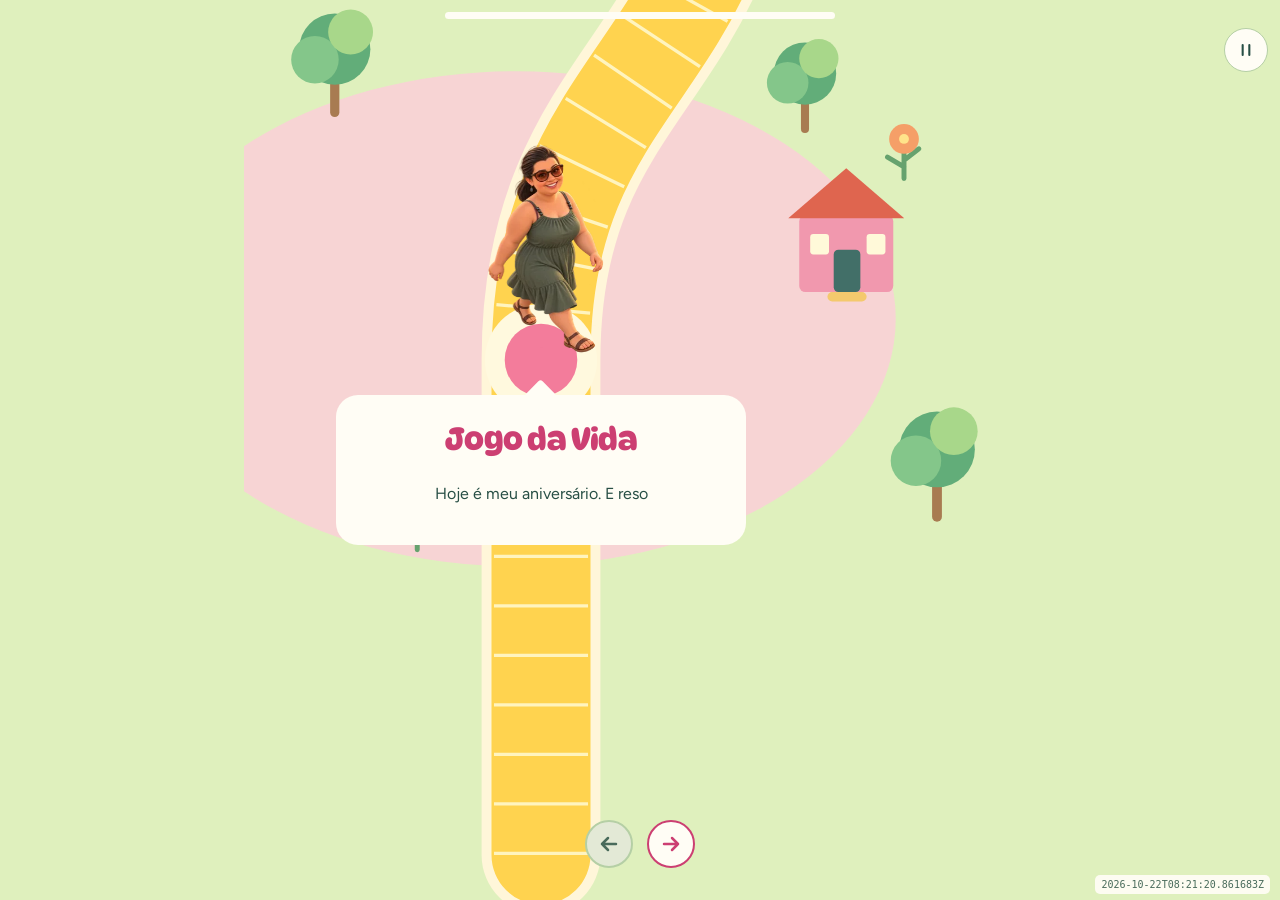
==== commit d103299b: "Wait for document load in public autoplay verification" ====
--- a/docs/index.html
+++ b/docs/index.html
@@ -8,4 +8,4 @@
 
   gtag('config', 'G-HTS7E9BXDD');
 </script>
-<meta charset="utf-8"><meta name="viewport" content="width=device-width,initial-scale=1"><title>Jogo da Vida</title><link rel="stylesheet" href="style.css?v=92716faf28afe22a"></head><body><main><button id="reading-playback-toggle" class="reading-playback" type="button" aria-pressed="false" aria-label="Pausar animação e pergunta automática" title="Pausar"><svg viewBox="0 0 24 24" width="20" height="20" aria-hidden="true" focusable="false"><path class="reading-pause-icon" d="M8 6v12M16 6v12"/><path class="reading-play-icon" d="m9 5 10 7-10 7Z"/></svg></button><div id="timeline-progress" class="timeline-progress" role="progressbar" aria-label="Progresso da história" aria-valuemin="0" aria-valuemax="100" aria-valuenow="0" hidden><div class="timeline-progress-track"><div class="timeline-progress-fill"></div></div></div><div class="stage" aria-label="Tabuleiro vertical de memórias"><div class="map"><svg xmlns="http://www.w3.org/2000/svg" width="480" height="5250" viewBox="0 0 480 5250" aria-hidden="true"><rect width="480" height="5250" fill="#dff0bd" /><ellipse cx="165" cy="4625" rx="230" ry="150" fill="#f7d4d4" /><ellipse cx="315" cy="4275" rx="230" ry="150" fill="#c5e9d7" /><ellipse cx="165" cy="3925" rx="230" ry="150" fill="#f9dfab" /><ellipse cx="315" cy="3575" rx="230" ry="150" fill="#d9e8cd" /><ellipse cx="165" cy="3225" rx="230" ry="150" fill="#f7d4d4" /><ellipse cx="315" cy="2875" rx="230" ry="150" fill="#c5e9d7" /><ellipse cx="165" cy="2525" rx="230" ry="150" fill="#f9dfab" /><ellipse cx="315" cy="2175" rx="230" ry="150" fill="#d9e8cd" /><ellipse cx="165" cy="1825" rx="230" ry="150" fill="#f7d4d4" /><ellipse cx="315" cy="1475" rx="230" ry="150" fill="#c5e9d7" /><ellipse cx="165" cy="1125" rx="230" ry="150" fill="#f9dfab" /><ellipse cx="315" cy="775" rx="230" ry="150" fill="#d9e8cd" /><ellipse cx="165" cy="425" rx="230" ry="150" fill="#f7d4d4" /><path d="M 180 4950 L 180 4650 C 180 4475.0 300 4475.0 300 4300 C 300 4125.0 180 4125.0 180 3950 C 180 3775.0 300 3775.0 300 3600 C 300 3425.0 180 3425.0 180 3250 C 180 3075.0 300 3075.0 300 2900 C 300 2725.0 180 2725.0 180 2550 C 180 2375.0 300 2375.0 300 2200 C 300 2025.0 180 2025.0 180 1850 C 180 1675.0 300 1675.0 300 1500 C 300 1325.0 180 1325.0 180 1150 C 180 975.0 300 975.0 300 800 C 300 625.0 180 625.0 180 450 L 180 120" fill="none" stroke="#fff6d9" stroke-width="72" stroke-linecap="round" /><path d="M 180 4950 L 180 4650 C 180 4475.0 300 4475.0 300 4300 C 300 4125.0 180 4125.0 180 3950 C 180 3775.0 300 3775.0 300 3600 C 300 3425.0 180 3425.0 180 3250 C 180 3075.0 300 3075.0 300 2900 C 300 2725.0 180 2725.0 180 2550 C 180 2375.0 300 2375.0 300 2200 C 300 2025.0 180 2025.0 180 1850 C 180 1675.0 300 1675.0 300 1500 C 300 1325.0 180 1325.0 180 1150 C 180 975.0 300 975.0 300 800 C 300 625.0 180 625.0 180 450 L 180 120" fill="none" stroke="#ffd34f" stroke-width="60" stroke-linecap="round" /><path d="M 180 4950 L 180 4650 C 180 4475.0 300 4475.0 300 4300 C 300 4125.0 180 4125.0 180 3950 C 180 3775.0 300 3775.0 300 3600 C 300 3425.0 180 3425.0 180 3250 C 180 3075.0 300 3075.0 300 2900 C 300 2725.0 180 2725.0 180 2550 C 180 2375.0 300 2375.0 300 2200 C 300 2025.0 180 2025.0 180 1850 C 180 1675.0 300 1675.0 300 1500 C 300 1325.0 180 1325.0 180 1150 C 180 975.0 300 975.0 300 800 C 300 625.0 180 625.0 180 450 L 180 120" fill="none" stroke="#fff4bf" stroke-width="57" stroke-dasharray="2 28" /><g data-scene="0" transform="translate(0 1750)"><g transform="translate(55 2750) scale(0.8)"><path d="M0 0v-33" stroke="#a87b51" stroke-width="7" stroke-linecap="round" /><circle cy="-48" r="27" fill="#62ad79" /><circle cx="-15" cy="-40" r="18" fill="#84c68a" /><circle cx="12" cy="-61" r="17" fill="#a8d78a" /></g><g transform="translate(420 2995) scale(0.85)"><path d="M0 0v-33" stroke="#a87b51" stroke-width="7" stroke-linecap="round" /><circle cy="-48" r="27" fill="#62ad79" /><circle cx="-15" cy="-40" r="18" fill="#84c68a" /><circle cx="12" cy="-61" r="17" fill="#a8d78a" /></g><g transform="translate(75 2980)"><path d="M0 0v-20m0 13-10-6m10 2 9-7" fill="none" stroke="#66a26e" stroke-width="3" stroke-linecap="round" /><circle cy="-24" r="9" fill="#f1799c" /><circle cy="-24" r="3" fill="#ffe38a" /></g><g transform="translate(400 2790)"><path d="M0 0v-20m0 13-10-6m10 2 9-7" fill="none" stroke="#66a26e" stroke-width="3" stroke-linecap="round" /><circle cy="-24" r="9" fill="#f59f68" /><circle cy="-24" r="3" fill="#ffe38a" /></g><g transform="translate(105 3015)"><path d="M0 0v-20m0 13-10-6m10 2 9-7" fill="none" stroke="#66a26e" stroke-width="3" stroke-linecap="round" /><circle cy="-24" r="9" fill="#f1799c" /><circle cy="-24" r="3" fill="#ffe38a" /></g><g transform="translate(365 2855) scale(0.95)"><rect x="-30" y="-45" width="60" height="49" rx="4" fill="#f198ae" /><path d="M-37-43 0-75 37-43Z" fill="#df654f" /><rect x="-8" y="-23" width="17" height="27" rx="3" fill="#426f68" /><rect x="-23" y="-33" width="12" height="13" rx="2" fill="#fff9d9" /><rect x="13" y="-33" width="12" height="13" rx="2" fill="#fff9d9" /><rect x="-12" y="4" width="25" height="6" rx="3" fill="#f4c96d" /></g><g transform="translate(340 2760) scale(0.7)"><path d="M0 0v-33" stroke="#a87b51" stroke-width="7" stroke-linecap="round" /><circle cy="-48" r="27" fill="#62ad79" /><circle cx="-15" cy="-40" r="18" fill="#84c68a" /><circle cx="12" cy="-61" r="17" fill="#a8d78a" /></g></g><g class="house-stop" data-go="0"><circle cx="180" cy="4650" r="34" fill="#fff9de" /><circle cx="180" cy="4650" r="22" fill="#f4b5a8" class="stop-core" /></g><g data-scene="1" transform="translate(0 1750)"><g transform="translate(55 2400) scale(0.8)"><path d="M0 0v-33" stroke="#a87b51" stroke-width="7" stroke-linecap="round" /><circle cy="-48" r="27" fill="#62ad79" /><circle cx="-15" cy="-40" r="18" fill="#84c68a" /><circle cx="12" cy="-61" r="17" fill="#a8d78a" /></g><g transform="translate(420 2645) scale(0.85)"><path d="M0 0v-33" stroke="#a87b51" stroke-width="7" stroke-linecap="round" /><circle cy="-48" r="27" fill="#62ad79" /><circle cx="-15" cy="-40" r="18" fill="#84c68a" /><circle cx="12" cy="-61" r="17" fill="#a8d78a" /></g><g transform="translate(75 2630)"><path d="M0 0v-20m0 13-10-6m10 2 9-7" fill="none" stroke="#66a26e" stroke-width="3" stroke-linecap="round" /><circle cy="-24" r="9" fill="#f1799c" /><circle cy="-24" r="3" fill="#ffe38a" /></g><g transform="translate(400 2440)"><path d="M0 0v-20m0 13-10-6m10 2 9-7" fill="none" stroke="#66a26e" stroke-width="3" stroke-linecap="round" /><circle cy="-24" r="9" fill="#f59f68" /><circle cy="-24" r="3" fill="#ffe38a" /></g><g transform="translate(105 2665)"><path d="M0 0v-20m0 13-10-6m10 2 9-7" fill="none" stroke="#66a26e" stroke-width="3" stroke-linecap="round" /><circle cy="-24" r="9" fill="#f1799c" /><circle cy="-24" r="3" fill="#ffe38a" /></g><g transform="translate(95 2505) scale(0.95)"><rect x="-30" y="-45" width="60" height="49" rx="4" fill="#ffd888" /><path d="M-37-43 0-75 37-43Z" fill="#df654f" /><rect x="-8" y="-23" width="17" height="27" rx="3" fill="#426f68" /><rect x="-23" y="-33" width="12" height="13" rx="2" fill="#fff9d9" /><rect x="13" y="-33" width="12" height="13" rx="2" fill="#fff9d9" /><rect x="-12" y="4" width="25" height="6" rx="3" fill="#f4c96d" /></g><g transform="translate(70 2410) scale(0.7)"><path d="M0 0v-33" stroke="#a87b51" stroke-width="7" stroke-linecap="round" /><circle cy="-48" r="27" fill="#62ad79" /><circle cx="-15" cy="-40" r="18" fill="#84c68a" /><circle cx="12" cy="-61" r="17" fill="#a8d78a" /></g><g transform="translate(25 2440) rotate(-5)"><rect x="-5" y="-5" width="155" height="110" rx="4" fill="#fffdf6" /><image href="assets/alagoas.webp" width="145" height="90" preserveAspectRatio="xMidYMid slice" /></g></g><g class="house-stop" data-go="1"><circle cx="300" cy="4300" r="34" fill="#fff9de" /><circle cx="300" cy="4300" r="22" fill="#f4b5a8" class="stop-core" /></g><g data-scene="2" transform="translate(0 1400)"><g transform="translate(55 2400) scale(0.8)"><path d="M0 0v-33" stroke="#a87b51" stroke-width="7" stroke-linecap="round" /><circle cy="-48" r="27" fill="#62ad79" /><circle cx="-15" cy="-40" r="18" fill="#84c68a" /><circle cx="12" cy="-61" r="17" fill="#a8d78a" /></g><g transform="translate(420 2645) scale(0.85)"><path d="M0 0v-33" stroke="#a87b51" stroke-width="7" stroke-linecap="round" /><circle cy="-48" r="27" fill="#62ad79" /><circle cx="-15" cy="-40" r="18" fill="#84c68a" /><circle cx="12" cy="-61" r="17" fill="#a8d78a" /></g><g transform="translate(75 2630)"><path d="M0 0v-20m0 13-10-6m10 2 9-7" fill="none" stroke="#66a26e" stroke-width="3" stroke-linecap="round" /><circle cy="-24" r="9" fill="#f1799c" /><circle cy="-24" r="3" fill="#ffe38a" /></g><g transform="translate(400 2440)"><path d="M0 0v-20m0 13-10-6m10 2 9-7" fill="none" stroke="#66a26e" stroke-width="3" stroke-linecap="round" /><circle cy="-24" r="9" fill="#f59f68" /><circle cy="-24" r="3" fill="#ffe38a" /></g><g transform="translate(105 2665)"><path d="M0 0v-20m0 13-10-6m10 2 9-7" fill="none" stroke="#66a26e" stroke-width="3" stroke-linecap="round" /><circle cy="-24" r="9" fill="#f1799c" /><circle cy="-24" r="3" fill="#ffe38a" /></g><g transform="translate(95 2505) scale(0.95)"><rect x="-30" y="-45" width="60" height="49" rx="4" fill="#ffd888" /><path d="M-37-43 0-75 37-43Z" fill="#df654f" /><rect x="-8" y="-23" width="17" height="27" rx="3" fill="#426f68" /><rect x="-23" y="-33" width="12" height="13" rx="2" fill="#fff9d9" /><rect x="13" y="-33" width="12" height="13" rx="2" fill="#fff9d9" /><rect x="-12" y="4" width="25" height="6" rx="3" fill="#f4c96d" /></g><g transform="translate(70 2410) scale(0.7)"><path d="M0 0v-33" stroke="#a87b51" stroke-width="7" stroke-linecap="round" /><circle cy="-48" r="27" fill="#62ad79" /><circle cx="-15" cy="-40" r="18" fill="#84c68a" /><circle cx="12" cy="-61" r="17" fill="#a8d78a" /></g></g><g class="house-stop" data-go="2"><circle cx="180" cy="3950" r="34" fill="#fff9de" /><circle cx="180" cy="3950" r="22" fill="#f4b5a8" class="stop-core" /></g><g data-scene="3" transform="translate(0 1400)"><g transform="translate(55 2050) scale(0.8)"><path d="M0 0v-33" stroke="#a87b51" stroke-width="7" stroke-linecap="round" /><circle cy="-48" r="27" fill="#62ad79" /><circle cx="-15" cy="-40" r="18" fill="#84c68a" /><circle cx="12" cy="-61" r="17" fill="#a8d78a" /></g><g transform="translate(420 2295) scale(0.85)"><path d="M0 0v-33" stroke="#a87b51" stroke-width="7" stroke-linecap="round" /><circle cy="-48" r="27" fill="#62ad79" /><circle cx="-15" cy="-40" r="18" fill="#84c68a" /><circle cx="12" cy="-61" r="17" fill="#a8d78a" /></g><g transform="translate(75 2280)"><path d="M0 0v-20m0 13-10-6m10 2 9-7" fill="none" stroke="#66a26e" stroke-width="3" stroke-linecap="round" /><circle cy="-24" r="9" fill="#f1799c" /><circle cy="-24" r="3" fill="#ffe38a" /></g><g transform="translate(400 2090)"><path d="M0 0v-20m0 13-10-6m10 2 9-7" fill="none" stroke="#66a26e" stroke-width="3" stroke-linecap="round" /><circle cy="-24" r="9" fill="#f59f68" /><circle cy="-24" r="3" fill="#ffe38a" /></g><g transform="translate(105 2315)"><path d="M0 0v-20m0 13-10-6m10 2 9-7" fill="none" stroke="#66a26e" stroke-width="3" stroke-linecap="round" /><circle cy="-24" r="9" fill="#f1799c" /><circle cy="-24" r="3" fill="#ffe38a" /></g><g transform="translate(285 2070) rotate(5)"><rect x="-5" y="-5" width="155" height="115" rx="4" fill="#fffdf6" /><image href="assets/recife.webp" width="145" height="95" preserveAspectRatio="xMidYMid slice" /></g><g transform="translate(60 2300) scale(0.62)"><rect x="-30" y="-45" width="60" height="49" rx="4" fill="#70c9b8" /><path d="M-37-43 0-75 37-43Z" fill="#df654f" /><rect x="-8" y="-23" width="17" height="27" rx="3" fill="#426f68" /><rect x="-23" y="-33" width="12" height="13" rx="2" fill="#fff9d9" /><rect x="13" y="-33" width="12" height="13" rx="2" fill="#fff9d9" /><rect x="-12" y="4" width="25" height="6" rx="3" fill="#f4c96d" /></g><g transform="translate(110 2285) scale(0.62)"><rect x="-30" y="-45" width="60" height="49" rx="4" fill="#f7a2ac" /><path d="M-37-43 0-75 37-43Z" fill="#df654f" /><rect x="-8" y="-23" width="17" height="27" rx="3" fill="#426f68" /><rect x="-23" y="-33" width="12" height="13" rx="2" fill="#fff9d9" /><rect x="13" y="-33" width="12" height="13" rx="2" fill="#fff9d9" /><rect x="-12" y="4" width="25" height="6" rx="3" fill="#f4c96d" /></g><g transform="translate(160 2300) scale(0.62)"><rect x="-30" y="-45" width="60" height="49" rx="4" fill="#f8cd76" /><path d="M-37-43 0-75 37-43Z" fill="#df654f" /><rect x="-8" y="-23" width="17" height="27" rx="3" fill="#426f68" /><rect x="-23" y="-33" width="12" height="13" rx="2" fill="#fff9d9" /><rect x="13" y="-33" width="12" height="13" rx="2" fill="#fff9d9" /><rect x="-12" y="4" width="25" height="6" rx="3" fill="#f4c96d" /></g><path d="M380 2240c-28-45 28-58 30-28 12-33 54-12 24 14l-25 25Z" fill="#ee7296" /></g><g class="house-stop" data-go="3"><circle cx="300" cy="3600" r="34" fill="#fff9de" /><circle cx="300" cy="3600" r="22" fill="#f4b5a8" class="stop-core" /></g><g data-scene="4" transform="translate(0 1050)"><g transform="translate(55 2050) scale(0.8)"><path d="M0 0v-33" stroke="#a87b51" stroke-width="7" stroke-linecap="round" /><circle cy="-48" r="27" fill="#62ad79" /><circle cx="-15" cy="-40" r="18" fill="#84c68a" /><circle cx="12" cy="-61" r="17" fill="#a8d78a" /></g><g transform="translate(420 2295) scale(0.85)"><path d="M0 0v-33" stroke="#a87b51" stroke-width="7" stroke-linecap="round" /><circle cy="-48" r="27" fill="#62ad79" /><circle cx="-15" cy="-40" r="18" fill="#84c68a" /><circle cx="12" cy="-61" r="17" fill="#a8d78a" /></g><g transform="translate(75 2280)"><path d="M0 0v-20m0 13-10-6m10 2 9-7" fill="none" stroke="#66a26e" stroke-width="3" stroke-linecap="round" /><circle cy="-24" r="9" fill="#f1799c" /><circle cy="-24" r="3" fill="#ffe38a" /></g><g transform="translate(400 2090)"><path d="M0 0v-20m0 13-10-6m10 2 9-7" fill="none" stroke="#66a26e" stroke-width="3" stroke-linecap="round" /><circle cy="-24" r="9" fill="#f59f68" /><circle cy="-24" r="3" fill="#ffe38a" /></g><g transform="translate(105 2315)"><path d="M0 0v-20m0 13-10-6m10 2 9-7" fill="none" stroke="#66a26e" stroke-width="3" stroke-linecap="round" /><circle cy="-24" r="9" fill="#f1799c" /><circle cy="-24" r="3" fill="#ffe38a" /></g><g transform="translate(60 2300) scale(0.62)"><rect x="-30" y="-45" width="60" height="49" rx="4" fill="#70c9b8" /><path d="M-37-43 0-75 37-43Z" fill="#df654f" /><rect x="-8" y="-23" width="17" height="27" rx="3" fill="#426f68" /><rect x="-23" y="-33" width="12" height="13" rx="2" fill="#fff9d9" /><rect x="13" y="-33" width="12" height="13" rx="2" fill="#fff9d9" /><rect x="-12" y="4" width="25" height="6" rx="3" fill="#f4c96d" /></g><g transform="translate(110 2285) scale(0.62)"><rect x="-30" y="-45" width="60" height="49" rx="4" fill="#f7a2ac" /><path d="M-37-43 0-75 37-43Z" fill="#df654f" /><rect x="-8" y="-23" width="17" height="27" rx="3" fill="#426f68" /><rect x="-23" y="-33" width="12" height="13" rx="2" fill="#fff9d9" /><rect x="13" y="-33" width="12" height="13" rx="2" fill="#fff9d9" /><rect x="-12" y="4" width="25" height="6" rx="3" fill="#f4c96d" /></g><g transform="translate(160 2300) scale(0.62)"><rect x="-30" y="-45" width="60" height="49" rx="4" fill="#f8cd76" /><path d="M-37-43 0-75 37-43Z" fill="#df654f" /><rect x="-8" y="-23" width="17" height="27" rx="3" fill="#426f68" /><rect x="-23" y="-33" width="12" height="13" rx="2" fill="#fff9d9" /><rect x="13" y="-33" width="12" height="13" rx="2" fill="#fff9d9" /><rect x="-12" y="4" width="25" height="6" rx="3" fill="#f4c96d" /></g><path d="M380 2240c-28-45 28-58 30-28 12-33 54-12 24 14l-25 25Z" fill="#ee7296" /></g><g class="house-stop" data-go="4"><circle cx="180" cy="3250" r="34" fill="#fff9de" /><circle cx="180" cy="3250" r="22" fill="#f4b5a8" class="stop-core" /></g><g data-scene="5" transform="translate(0 1050)"><g transform="translate(55 1700) scale(0.8)"><path d="M0 0v-33" stroke="#a87b51" stroke-width="7" stroke-linecap="round" /><circle cy="-48" r="27" fill="#62ad79" /><circle cx="-15" cy="-40" r="18" fill="#84c68a" /><circle cx="12" cy="-61" r="17" fill="#a8d78a" /></g><g transform="translate(420 1945) scale(0.85)"><path d="M0 0v-33" stroke="#a87b51" stroke-width="7" stroke-linecap="round" /><circle cy="-48" r="27" fill="#62ad79" /><circle cx="-15" cy="-40" r="18" fill="#84c68a" /><circle cx="12" cy="-61" r="17" fill="#a8d78a" /></g><g transform="translate(75 1930)"><path d="M0 0v-20m0 13-10-6m10 2 9-7" fill="none" stroke="#66a26e" stroke-width="3" stroke-linecap="round" /><circle cy="-24" r="9" fill="#f1799c" /><circle cy="-24" r="3" fill="#ffe38a" /></g><g transform="translate(400 1740)"><path d="M0 0v-20m0 13-10-6m10 2 9-7" fill="none" stroke="#66a26e" stroke-width="3" stroke-linecap="round" /><circle cy="-24" r="9" fill="#f59f68" /><circle cy="-24" r="3" fill="#ffe38a" /></g><g transform="translate(105 1965)"><path d="M0 0v-20m0 13-10-6m10 2 9-7" fill="none" stroke="#66a26e" stroke-width="3" stroke-linecap="round" /><circle cy="-24" r="9" fill="#f1799c" /><circle cy="-24" r="3" fill="#ffe38a" /></g><path d="M80 1800h80" stroke="#b5caa7" stroke-width="7" stroke-linecap="round" /></g><g class="house-stop" data-go="5"><circle cx="300" cy="2900" r="34" fill="#fff9de" /><circle cx="300" cy="2900" r="22" fill="#f4b5a8" class="stop-core" /></g><g data-scene="6" transform="translate(0 1050)"><g transform="translate(55 1350) scale(0.8)"><path d="M0 0v-33" stroke="#a87b51" stroke-width="7" stroke-linecap="round" /><circle cy="-48" r="27" fill="#62ad79" /><circle cx="-15" cy="-40" r="18" fill="#84c68a" /><circle cx="12" cy="-61" r="17" fill="#a8d78a" /></g><g transform="translate(420 1595) scale(0.85)"><path d="M0 0v-33" stroke="#a87b51" stroke-width="7" stroke-linecap="round" /><circle cy="-48" r="27" fill="#62ad79" /><circle cx="-15" cy="-40" r="18" fill="#84c68a" /><circle cx="12" cy="-61" r="17" fill="#a8d78a" /></g><g transform="translate(75 1580)"><path d="M0 0v-20m0 13-10-6m10 2 9-7" fill="none" stroke="#66a26e" stroke-width="3" stroke-linecap="round" /><circle cy="-24" r="9" fill="#f1799c" /><circle cy="-24" r="3" fill="#ffe38a" /></g><g transform="translate(400 1390)"><path d="M0 0v-20m0 13-10-6m10 2 9-7" fill="none" stroke="#66a26e" stroke-width="3" stroke-linecap="round" /><circle cy="-24" r="9" fill="#f59f68" /><circle cy="-24" r="3" fill="#ffe38a" /></g><g transform="translate(105 1615)"><path d="M0 0v-20m0 13-10-6m10 2 9-7" fill="none" stroke="#66a26e" stroke-width="3" stroke-linecap="round" /><circle cy="-24" r="9" fill="#f1799c" /><circle cy="-24" r="3" fill="#ffe38a" /></g><g transform="translate(365 1415) scale(0.8)"><rect x="-30" y="-45" width="60" height="49" rx="4" fill="#f69baf" /><path d="M-37-43 0-75 37-43Z" fill="#df654f" /><rect x="-8" y="-23" width="17" height="27" rx="3" fill="#426f68" /><rect x="-23" y="-33" width="12" height="13" rx="2" fill="#fff9d9" /><rect x="13" y="-33" width="12" height="13" rx="2" fill="#fff9d9" /><rect x="-12" y="4" width="25" height="6" rx="3" fill="#f4c96d" /></g></g><g class="house-stop" data-go="6"><circle cx="180" cy="2550" r="34" fill="#fff9de" /><circle cx="180" cy="2550" r="22" fill="#f4b5a8" class="stop-core" /></g><g data-scene="7" transform="translate(0 700)"><g transform="translate(55 1350) scale(0.8)"><path d="M0 0v-33" stroke="#a87b51" stroke-width="7" stroke-linecap="round" /><circle cy="-48" r="27" fill="#62ad79" /><circle cx="-15" cy="-40" r="18" fill="#84c68a" /><circle cx="12" cy="-61" r="17" fill="#a8d78a" /></g><g transform="translate(420 1595) scale(0.85)"><path d="M0 0v-33" stroke="#a87b51" stroke-width="7" stroke-linecap="round" /><circle cy="-48" r="27" fill="#62ad79" /><circle cx="-15" cy="-40" r="18" fill="#84c68a" /><circle cx="12" cy="-61" r="17" fill="#a8d78a" /></g><g transform="translate(75 1580)"><path d="M0 0v-20m0 13-10-6m10 2 9-7" fill="none" stroke="#66a26e" stroke-width="3" stroke-linecap="round" /><circle cy="-24" r="9" fill="#f1799c" /><circle cy="-24" r="3" fill="#ffe38a" /></g><g transform="translate(400 1390)"><path d="M0 0v-20m0 13-10-6m10 2 9-7" fill="none" stroke="#66a26e" stroke-width="3" stroke-linecap="round" /><circle cy="-24" r="9" fill="#f59f68" /><circle cy="-24" r="3" fill="#ffe38a" /></g><g transform="translate(105 1615)"><path d="M0 0v-20m0 13-10-6m10 2 9-7" fill="none" stroke="#66a26e" stroke-width="3" stroke-linecap="round" /><circle cy="-24" r="9" fill="#f1799c" /><circle cy="-24" r="3" fill="#ffe38a" /></g><g transform="translate(365 1415) scale(0.8)"><rect x="-30" y="-45" width="60" height="49" rx="4" fill="#f69baf" /><path d="M-37-43 0-75 37-43Z" fill="#df654f" /><rect x="-8" y="-23" width="17" height="27" rx="3" fill="#426f68" /><rect x="-23" y="-33" width="12" height="13" rx="2" fill="#fff9d9" /><rect x="13" y="-33" width="12" height="13" rx="2" fill="#fff9d9" /><rect x="-12" y="4" width="25" height="6" rx="3" fill="#f4c96d" /></g><image href="assets/dedey-baby.webp" x="325" y="1495" width="80" height="96" /></g><g class="house-stop" data-go="7"><circle cx="300" cy="2200" r="34" fill="#fff9de" /><circle cx="300" cy="2200" r="22" fill="#f4b5a8" class="stop-core" /></g><g data-scene="8" transform="translate(0 700)"><g transform="translate(55 1000) scale(0.8)"><path d="M0 0v-33" stroke="#a87b51" stroke-width="7" stroke-linecap="round" /><circle cy="-48" r="27" fill="#62ad79" /><circle cx="-15" cy="-40" r="18" fill="#84c68a" /><circle cx="12" cy="-61" r="17" fill="#a8d78a" /></g><g transform="translate(420 1245) scale(0.85)"><path d="M0 0v-33" stroke="#a87b51" stroke-width="7" stroke-linecap="round" /><circle cy="-48" r="27" fill="#62ad79" /><circle cx="-15" cy="-40" r="18" fill="#84c68a" /><circle cx="12" cy="-61" r="17" fill="#a8d78a" /></g><g transform="translate(75 1230)"><path d="M0 0v-20m0 13-10-6m10 2 9-7" fill="none" stroke="#66a26e" stroke-width="3" stroke-linecap="round" /><circle cy="-24" r="9" fill="#f1799c" /><circle cy="-24" r="3" fill="#ffe38a" /></g><g transform="translate(400 1040)"><path d="M0 0v-20m0 13-10-6m10 2 9-7" fill="none" stroke="#66a26e" stroke-width="3" stroke-linecap="round" /><circle cy="-24" r="9" fill="#f59f68" /><circle cy="-24" r="3" fill="#ffe38a" /></g><g transform="translate(105 1265)"><path d="M0 0v-20m0 13-10-6m10 2 9-7" fill="none" stroke="#66a26e" stroke-width="3" stroke-linecap="round" /><circle cy="-24" r="9" fill="#f1799c" /><circle cy="-24" r="3" fill="#ffe38a" /></g><g transform="translate(95 1105) scale(0.95)"><rect x="-30" y="-45" width="60" height="49" rx="4" fill="#ffd888" /><path d="M-37-43 0-75 37-43Z" fill="#df654f" /><rect x="-8" y="-23" width="17" height="27" rx="3" fill="#426f68" /><rect x="-23" y="-33" width="12" height="13" rx="2" fill="#fff9d9" /><rect x="13" y="-33" width="12" height="13" rx="2" fill="#fff9d9" /><rect x="-12" y="4" width="25" height="6" rx="3" fill="#f4c96d" /></g><g transform="translate(70 1010) scale(0.7)"><path d="M0 0v-33" stroke="#a87b51" stroke-width="7" stroke-linecap="round" /><circle cy="-48" r="27" fill="#62ad79" /><circle cx="-15" cy="-40" r="18" fill="#84c68a" /><circle cx="12" cy="-61" r="17" fill="#a8d78a" /></g></g><g class="house-stop" data-go="8"><circle cx="180" cy="1850" r="34" fill="#fff9de" /><circle cx="180" cy="1850" r="22" fill="#f4b5a8" class="stop-core" /></g><g data-scene="9" transform="translate(0 350)"><g transform="translate(55 1000) scale(0.8)"><path d="M0 0v-33" stroke="#a87b51" stroke-width="7" stroke-linecap="round" /><circle cy="-48" r="27" fill="#62ad79" /><circle cx="-15" cy="-40" r="18" fill="#84c68a" /><circle cx="12" cy="-61" r="17" fill="#a8d78a" /></g><g transform="translate(420 1245) scale(0.85)"><path d="M0 0v-33" stroke="#a87b51" stroke-width="7" stroke-linecap="round" /><circle cy="-48" r="27" fill="#62ad79" /><circle cx="-15" cy="-40" r="18" fill="#84c68a" /><circle cx="12" cy="-61" r="17" fill="#a8d78a" /></g><g transform="translate(75 1230)"><path d="M0 0v-20m0 13-10-6m10 2 9-7" fill="none" stroke="#66a26e" stroke-width="3" stroke-linecap="round" /><circle cy="-24" r="9" fill="#f1799c" /><circle cy="-24" r="3" fill="#ffe38a" /></g><g transform="translate(400 1040)"><path d="M0 0v-20m0 13-10-6m10 2 9-7" fill="none" stroke="#66a26e" stroke-width="3" stroke-linecap="round" /><circle cy="-24" r="9" fill="#f59f68" /><circle cy="-24" r="3" fill="#ffe38a" /></g><g transform="translate(105 1265)"><path d="M0 0v-20m0 13-10-6m10 2 9-7" fill="none" stroke="#66a26e" stroke-width="3" stroke-linecap="round" /><circle cy="-24" r="9" fill="#f1799c" /><circle cy="-24" r="3" fill="#ffe38a" /></g><g transform="translate(95 1105) scale(0.95)"><rect x="-30" y="-45" width="60" height="49" rx="4" fill="#ffd888" /><path d="M-37-43 0-75 37-43Z" fill="#df654f" /><rect x="-8" y="-23" width="17" height="27" rx="3" fill="#426f68" /><rect x="-23" y="-33" width="12" height="13" rx="2" fill="#fff9d9" /><rect x="13" y="-33" width="12" height="13" rx="2" fill="#fff9d9" /><rect x="-12" y="4" width="25" height="6" rx="3" fill="#f4c96d" /></g><g transform="translate(70 1010) scale(0.7)"><path d="M0 0v-33" stroke="#a87b51" stroke-width="7" stroke-linecap="round" /><circle cy="-48" r="27" fill="#62ad79" /><circle cx="-15" cy="-40" r="18" fill="#84c68a" /><circle cx="12" cy="-61" r="17" fill="#a8d78a" /></g></g><g class="house-stop" data-go="9"><circle cx="300" cy="1500" r="34" fill="#fff9de" /><circle cx="300" cy="1500" r="22" fill="#f4b5a8" class="stop-core" /></g><g data-scene="10" transform="translate(0 0)"><g transform="translate(55 1000) scale(0.8)"><path d="M0 0v-33" stroke="#a87b51" stroke-width="7" stroke-linecap="round" /><circle cy="-48" r="27" fill="#62ad79" /><circle cx="-15" cy="-40" r="18" fill="#84c68a" /><circle cx="12" cy="-61" r="17" fill="#a8d78a" /></g><g transform="translate(420 1245) scale(0.85)"><path d="M0 0v-33" stroke="#a87b51" stroke-width="7" stroke-linecap="round" /><circle cy="-48" r="27" fill="#62ad79" /><circle cx="-15" cy="-40" r="18" fill="#84c68a" /><circle cx="12" cy="-61" r="17" fill="#a8d78a" /></g><g transform="translate(75 1230)"><path d="M0 0v-20m0 13-10-6m10 2 9-7" fill="none" stroke="#66a26e" stroke-width="3" stroke-linecap="round" /><circle cy="-24" r="9" fill="#f1799c" /><circle cy="-24" r="3" fill="#ffe38a" /></g><g transform="translate(400 1040)"><path d="M0 0v-20m0 13-10-6m10 2 9-7" fill="none" stroke="#66a26e" stroke-width="3" stroke-linecap="round" /><circle cy="-24" r="9" fill="#f59f68" /><circle cy="-24" r="3" fill="#ffe38a" /></g><g transform="translate(105 1265)"><path d="M0 0v-20m0 13-10-6m10 2 9-7" fill="none" stroke="#66a26e" stroke-width="3" stroke-linecap="round" /><circle cy="-24" r="9" fill="#f1799c" /><circle cy="-24" r="3" fill="#ffe38a" /></g><g transform="translate(95 1105) scale(0.95)"><rect x="-30" y="-45" width="60" height="49" rx="4" fill="#ffd888" /><path d="M-37-43 0-75 37-43Z" fill="#df654f" /><rect x="-8" y="-23" width="17" height="27" rx="3" fill="#426f68" /><rect x="-23" y="-33" width="12" height="13" rx="2" fill="#fff9d9" /><rect x="13" y="-33" width="12" height="13" rx="2" fill="#fff9d9" /><rect x="-12" y="4" width="25" height="6" rx="3" fill="#f4c96d" /></g><g transform="translate(70 1010) scale(0.7)"><path d="M0 0v-33" stroke="#a87b51" stroke-width="7" stroke-linecap="round" /><circle cy="-48" r="27" fill="#62ad79" /><circle cx="-15" cy="-40" r="18" fill="#84c68a" /><circle cx="12" cy="-61" r="17" fill="#a8d78a" /></g></g><g class="house-stop" data-go="10"><circle cx="180" cy="1150" r="34" fill="#fff9de" /><circle cx="180" cy="1150" r="22" fill="#f4b5a8" class="stop-core" /></g><g data-scene="11" transform="translate(0 0)"><g transform="translate(55 650) scale(0.8)"><path d="M0 0v-33" stroke="#a87b51" stroke-width="7" stroke-linecap="round" /><circle cy="-48" r="27" fill="#62ad79" /><circle cx="-15" cy="-40" r="18" fill="#84c68a" /><circle cx="12" cy="-61" r="17" fill="#a8d78a" /></g><g transform="translate(420 895) scale(0.85)"><path d="M0 0v-33" stroke="#a87b51" stroke-width="7" stroke-linecap="round" /><circle cy="-48" r="27" fill="#62ad79" /><circle cx="-15" cy="-40" r="18" fill="#84c68a" /><circle cx="12" cy="-61" r="17" fill="#a8d78a" /></g><g transform="translate(75 880)"><path d="M0 0v-20m0 13-10-6m10 2 9-7" fill="none" stroke="#66a26e" stroke-width="3" stroke-linecap="round" /><circle cy="-24" r="9" fill="#f1799c" /><circle cy="-24" r="3" fill="#ffe38a" /></g><g transform="translate(400 690)"><path d="M0 0v-20m0 13-10-6m10 2 9-7" fill="none" stroke="#66a26e" stroke-width="3" stroke-linecap="round" /><circle cy="-24" r="9" fill="#f59f68" /><circle cy="-24" r="3" fill="#ffe38a" /></g><g transform="translate(105 915)"><path d="M0 0v-20m0 13-10-6m10 2 9-7" fill="none" stroke="#66a26e" stroke-width="3" stroke-linecap="round" /><circle cy="-24" r="9" fill="#f1799c" /><circle cy="-24" r="3" fill="#ffe38a" /></g><g transform="translate(365 750)"><rect x="-38" y="-60" width="76" height="67" rx="6" fill="#fffdf5" /><path d="M-45-61h90" stroke="#71bfae" stroke-width="9" stroke-linecap="round" /><path d="M0-51v22m-11-11h22" stroke="#ee7296" stroke-width="6" /><rect x="-10" y="-14" width="20" height="21" rx="2" fill="#6baea5" /></g></g><g class="house-stop" data-go="11"><circle cx="300" cy="800" r="34" fill="#fff9de" /><circle cx="300" cy="800" r="22" fill="#f4b5a8" class="stop-core" /></g><g data-scene="12" transform="translate(0 0)"><g transform="translate(55 300) scale(0.8)"><path d="M0 0v-33" stroke="#a87b51" stroke-width="7" stroke-linecap="round" /><circle cy="-48" r="27" fill="#62ad79" /><circle cx="-15" cy="-40" r="18" fill="#84c68a" /><circle cx="12" cy="-61" r="17" fill="#a8d78a" /></g><g transform="translate(420 545) scale(0.85)"><path d="M0 0v-33" stroke="#a87b51" stroke-width="7" stroke-linecap="round" /><circle cy="-48" r="27" fill="#62ad79" /><circle cx="-15" cy="-40" r="18" fill="#84c68a" /><circle cx="12" cy="-61" r="17" fill="#a8d78a" /></g><g transform="translate(75 530)"><path d="M0 0v-20m0 13-10-6m10 2 9-7" fill="none" stroke="#66a26e" stroke-width="3" stroke-linecap="round" /><circle cy="-24" r="9" fill="#f1799c" /><circle cy="-24" r="3" fill="#ffe38a" /></g><g transform="translate(400 340)"><path d="M0 0v-20m0 13-10-6m10 2 9-7" fill="none" stroke="#66a26e" stroke-width="3" stroke-linecap="round" /><circle cy="-24" r="9" fill="#f59f68" /><circle cy="-24" r="3" fill="#ffe38a" /></g><g transform="translate(105 565)"><path d="M0 0v-20m0 13-10-6m10 2 9-7" fill="none" stroke="#66a26e" stroke-width="3" stroke-linecap="round" /><circle cy="-24" r="9" fill="#f1799c" /><circle cy="-24" r="3" fill="#ffe38a" /></g><g transform="translate(95 405) scale(0.95)"><rect x="-30" y="-45" width="60" height="49" rx="4" fill="#f29d7c" /><path d="M-37-43 0-75 37-43Z" fill="#df654f" /><rect x="-8" y="-23" width="17" height="27" rx="3" fill="#426f68" /><rect x="-23" y="-33" width="12" height="13" rx="2" fill="#fff9d9" /><rect x="13" y="-33" width="12" height="13" rx="2" fill="#fff9d9" /><rect x="-12" y="4" width="25" height="6" rx="3" fill="#f4c96d" /></g><g transform="translate(70 310) scale(0.7)"><path d="M0 0v-33" stroke="#a87b51" stroke-width="7" stroke-linecap="round" /><circle cy="-48" r="27" fill="#62ad79" /><circle cx="-15" cy="-40" r="18" fill="#84c68a" /><circle cx="12" cy="-61" r="17" fill="#a8d78a" /></g></g><g class="house-stop" data-go="12"><circle cx="180" cy="450" r="34" fill="#fff9de" /><circle cx="180" cy="450" r="22" fill="#f4b5a8" class="stop-core" /></g></svg></div><img id="avatar" class="avatar" src="assets/mag.webp" alt="Personagem ilustrada de Magnolia" role="button" tabindex="0" draggable="false" width="144" height="184"></div><article class="retained-story" id="retained-story" aria-label="História desta memória" hidden><div class="bubble-content" id="retained-content" role="region" aria-label="Texto desta memória" tabindex="0"></div></article><article class="bubble" aria-label="Memória desta casa"><div class="bubble-content" id="memoryContent" role="region" aria-label="Texto desta memória" tabindex="0" aria-live="polite"><h1>Jogo da Vida</h1><p>Hoje é meu aniversário. E resolveram transformar minha vida num jogo! </p></div></article><nav class="timeline-navigation" aria-label="Navegar pela história"><button id="timeline-prev" type="button" aria-label="Voltar à memória anterior" title="Voltar" disabled><svg viewBox="0 0 24 24" width="24" height="24" aria-hidden="true" focusable="false"><path d="M19 12H5m6-6-6 6 6 6"/></svg></button><button id="timeline-next" type="button" aria-label="Avançar para a próxima memória" title="Avançar"><svg viewBox="0 0 24 24" width="24" height="24" aria-hidden="true" focusable="false"><path d="M5 12h14m-6-6 6 6-6 6"/></svg></button><button id="timeline-restart" class="timeline-restart" type="button" hidden>Recomeçar</button></nav><noscript><p>Ative JavaScript para percorrer as memórias.</p></noscript></main><script src="content.js?v=a5a12c2e4d4c23ad"></script><script src="story-playback.js?v=d49dbb634e176d20"></script><script src="app.js?v=b576ec9023b92835"></script><time id="app-version" class="app-version" datetime="2026-10-22T08:17:05.817370Z" aria-label="Versão da aplicação em UTC">2026-10-22T08:17:05.817370Z</time></body></html>+<meta charset="utf-8"><meta name="viewport" content="width=device-width,initial-scale=1"><title>Jogo da Vida</title><link rel="stylesheet" href="style.css?v=92716faf28afe22a"></head><body><main><button id="reading-playback-toggle" class="reading-playback" type="button" aria-pressed="false" aria-label="Pausar animação e pergunta automática" title="Pausar"><svg viewBox="0 0 24 24" width="20" height="20" aria-hidden="true" focusable="false"><path class="reading-pause-icon" d="M8 6v12M16 6v12"/><path class="reading-play-icon" d="m9 5 10 7-10 7Z"/></svg></button><div id="timeline-progress" class="timeline-progress" role="progressbar" aria-label="Progresso da história" aria-valuemin="0" aria-valuemax="100" aria-valuenow="0" hidden><div class="timeline-progress-track"><div class="timeline-progress-fill"></div></div></div><div class="stage" aria-label="Tabuleiro vertical de memórias"><div class="map"><svg xmlns="http://www.w3.org/2000/svg" width="480" height="5250" viewBox="0 0 480 5250" aria-hidden="true"><rect width="480" height="5250" fill="#dff0bd" /><ellipse cx="165" cy="4625" rx="230" ry="150" fill="#f7d4d4" /><ellipse cx="315" cy="4275" rx="230" ry="150" fill="#c5e9d7" /><ellipse cx="165" cy="3925" rx="230" ry="150" fill="#f9dfab" /><ellipse cx="315" cy="3575" rx="230" ry="150" fill="#d9e8cd" /><ellipse cx="165" cy="3225" rx="230" ry="150" fill="#f7d4d4" /><ellipse cx="315" cy="2875" rx="230" ry="150" fill="#c5e9d7" /><ellipse cx="165" cy="2525" rx="230" ry="150" fill="#f9dfab" /><ellipse cx="315" cy="2175" rx="230" ry="150" fill="#d9e8cd" /><ellipse cx="165" cy="1825" rx="230" ry="150" fill="#f7d4d4" /><ellipse cx="315" cy="1475" rx="230" ry="150" fill="#c5e9d7" /><ellipse cx="165" cy="1125" rx="230" ry="150" fill="#f9dfab" /><ellipse cx="315" cy="775" rx="230" ry="150" fill="#d9e8cd" /><ellipse cx="165" cy="425" rx="230" ry="150" fill="#f7d4d4" /><path d="M 180 4950 L 180 4650 C 180 4475.0 300 4475.0 300 4300 C 300 4125.0 180 4125.0 180 3950 C 180 3775.0 300 3775.0 300 3600 C 300 3425.0 180 3425.0 180 3250 C 180 3075.0 300 3075.0 300 2900 C 300 2725.0 180 2725.0 180 2550 C 180 2375.0 300 2375.0 300 2200 C 300 2025.0 180 2025.0 180 1850 C 180 1675.0 300 1675.0 300 1500 C 300 1325.0 180 1325.0 180 1150 C 180 975.0 300 975.0 300 800 C 300 625.0 180 625.0 180 450 L 180 120" fill="none" stroke="#fff6d9" stroke-width="72" stroke-linecap="round" /><path d="M 180 4950 L 180 4650 C 180 4475.0 300 4475.0 300 4300 C 300 4125.0 180 4125.0 180 3950 C 180 3775.0 300 3775.0 300 3600 C 300 3425.0 180 3425.0 180 3250 C 180 3075.0 300 3075.0 300 2900 C 300 2725.0 180 2725.0 180 2550 C 180 2375.0 300 2375.0 300 2200 C 300 2025.0 180 2025.0 180 1850 C 180 1675.0 300 1675.0 300 1500 C 300 1325.0 180 1325.0 180 1150 C 180 975.0 300 975.0 300 800 C 300 625.0 180 625.0 180 450 L 180 120" fill="none" stroke="#ffd34f" stroke-width="60" stroke-linecap="round" /><path d="M 180 4950 L 180 4650 C 180 4475.0 300 4475.0 300 4300 C 300 4125.0 180 4125.0 180 3950 C 180 3775.0 300 3775.0 300 3600 C 300 3425.0 180 3425.0 180 3250 C 180 3075.0 300 3075.0 300 2900 C 300 2725.0 180 2725.0 180 2550 C 180 2375.0 300 2375.0 300 2200 C 300 2025.0 180 2025.0 180 1850 C 180 1675.0 300 1675.0 300 1500 C 300 1325.0 180 1325.0 180 1150 C 180 975.0 300 975.0 300 800 C 300 625.0 180 625.0 180 450 L 180 120" fill="none" stroke="#fff4bf" stroke-width="57" stroke-dasharray="2 28" /><g data-scene="0" transform="translate(0 1750)"><g transform="translate(55 2750) scale(0.8)"><path d="M0 0v-33" stroke="#a87b51" stroke-width="7" stroke-linecap="round" /><circle cy="-48" r="27" fill="#62ad79" /><circle cx="-15" cy="-40" r="18" fill="#84c68a" /><circle cx="12" cy="-61" r="17" fill="#a8d78a" /></g><g transform="translate(420 2995) scale(0.85)"><path d="M0 0v-33" stroke="#a87b51" stroke-width="7" stroke-linecap="round" /><circle cy="-48" r="27" fill="#62ad79" /><circle cx="-15" cy="-40" r="18" fill="#84c68a" /><circle cx="12" cy="-61" r="17" fill="#a8d78a" /></g><g transform="translate(75 2980)"><path d="M0 0v-20m0 13-10-6m10 2 9-7" fill="none" stroke="#66a26e" stroke-width="3" stroke-linecap="round" /><circle cy="-24" r="9" fill="#f1799c" /><circle cy="-24" r="3" fill="#ffe38a" /></g><g transform="translate(400 2790)"><path d="M0 0v-20m0 13-10-6m10 2 9-7" fill="none" stroke="#66a26e" stroke-width="3" stroke-linecap="round" /><circle cy="-24" r="9" fill="#f59f68" /><circle cy="-24" r="3" fill="#ffe38a" /></g><g transform="translate(105 3015)"><path d="M0 0v-20m0 13-10-6m10 2 9-7" fill="none" stroke="#66a26e" stroke-width="3" stroke-linecap="round" /><circle cy="-24" r="9" fill="#f1799c" /><circle cy="-24" r="3" fill="#ffe38a" /></g><g transform="translate(365 2855) scale(0.95)"><rect x="-30" y="-45" width="60" height="49" rx="4" fill="#f198ae" /><path d="M-37-43 0-75 37-43Z" fill="#df654f" /><rect x="-8" y="-23" width="17" height="27" rx="3" fill="#426f68" /><rect x="-23" y="-33" width="12" height="13" rx="2" fill="#fff9d9" /><rect x="13" y="-33" width="12" height="13" rx="2" fill="#fff9d9" /><rect x="-12" y="4" width="25" height="6" rx="3" fill="#f4c96d" /></g><g transform="translate(340 2760) scale(0.7)"><path d="M0 0v-33" stroke="#a87b51" stroke-width="7" stroke-linecap="round" /><circle cy="-48" r="27" fill="#62ad79" /><circle cx="-15" cy="-40" r="18" fill="#84c68a" /><circle cx="12" cy="-61" r="17" fill="#a8d78a" /></g></g><g class="house-stop" data-go="0"><circle cx="180" cy="4650" r="34" fill="#fff9de" /><circle cx="180" cy="4650" r="22" fill="#f4b5a8" class="stop-core" /></g><g data-scene="1" transform="translate(0 1750)"><g transform="translate(55 2400) scale(0.8)"><path d="M0 0v-33" stroke="#a87b51" stroke-width="7" stroke-linecap="round" /><circle cy="-48" r="27" fill="#62ad79" /><circle cx="-15" cy="-40" r="18" fill="#84c68a" /><circle cx="12" cy="-61" r="17" fill="#a8d78a" /></g><g transform="translate(420 2645) scale(0.85)"><path d="M0 0v-33" stroke="#a87b51" stroke-width="7" stroke-linecap="round" /><circle cy="-48" r="27" fill="#62ad79" /><circle cx="-15" cy="-40" r="18" fill="#84c68a" /><circle cx="12" cy="-61" r="17" fill="#a8d78a" /></g><g transform="translate(75 2630)"><path d="M0 0v-20m0 13-10-6m10 2 9-7" fill="none" stroke="#66a26e" stroke-width="3" stroke-linecap="round" /><circle cy="-24" r="9" fill="#f1799c" /><circle cy="-24" r="3" fill="#ffe38a" /></g><g transform="translate(400 2440)"><path d="M0 0v-20m0 13-10-6m10 2 9-7" fill="none" stroke="#66a26e" stroke-width="3" stroke-linecap="round" /><circle cy="-24" r="9" fill="#f59f68" /><circle cy="-24" r="3" fill="#ffe38a" /></g><g transform="translate(105 2665)"><path d="M0 0v-20m0 13-10-6m10 2 9-7" fill="none" stroke="#66a26e" stroke-width="3" stroke-linecap="round" /><circle cy="-24" r="9" fill="#f1799c" /><circle cy="-24" r="3" fill="#ffe38a" /></g><g transform="translate(95 2505) scale(0.95)"><rect x="-30" y="-45" width="60" height="49" rx="4" fill="#ffd888" /><path d="M-37-43 0-75 37-43Z" fill="#df654f" /><rect x="-8" y="-23" width="17" height="27" rx="3" fill="#426f68" /><rect x="-23" y="-33" width="12" height="13" rx="2" fill="#fff9d9" /><rect x="13" y="-33" width="12" height="13" rx="2" fill="#fff9d9" /><rect x="-12" y="4" width="25" height="6" rx="3" fill="#f4c96d" /></g><g transform="translate(70 2410) scale(0.7)"><path d="M0 0v-33" stroke="#a87b51" stroke-width="7" stroke-linecap="round" /><circle cy="-48" r="27" fill="#62ad79" /><circle cx="-15" cy="-40" r="18" fill="#84c68a" /><circle cx="12" cy="-61" r="17" fill="#a8d78a" /></g><g transform="translate(25 2440) rotate(-5)"><rect x="-5" y="-5" width="155" height="110" rx="4" fill="#fffdf6" /><image href="assets/alagoas.webp" width="145" height="90" preserveAspectRatio="xMidYMid slice" /></g></g><g class="house-stop" data-go="1"><circle cx="300" cy="4300" r="34" fill="#fff9de" /><circle cx="300" cy="4300" r="22" fill="#f4b5a8" class="stop-core" /></g><g data-scene="2" transform="translate(0 1400)"><g transform="translate(55 2400) scale(0.8)"><path d="M0 0v-33" stroke="#a87b51" stroke-width="7" stroke-linecap="round" /><circle cy="-48" r="27" fill="#62ad79" /><circle cx="-15" cy="-40" r="18" fill="#84c68a" /><circle cx="12" cy="-61" r="17" fill="#a8d78a" /></g><g transform="translate(420 2645) scale(0.85)"><path d="M0 0v-33" stroke="#a87b51" stroke-width="7" stroke-linecap="round" /><circle cy="-48" r="27" fill="#62ad79" /><circle cx="-15" cy="-40" r="18" fill="#84c68a" /><circle cx="12" cy="-61" r="17" fill="#a8d78a" /></g><g transform="translate(75 2630)"><path d="M0 0v-20m0 13-10-6m10 2 9-7" fill="none" stroke="#66a26e" stroke-width="3" stroke-linecap="round" /><circle cy="-24" r="9" fill="#f1799c" /><circle cy="-24" r="3" fill="#ffe38a" /></g><g transform="translate(400 2440)"><path d="M0 0v-20m0 13-10-6m10 2 9-7" fill="none" stroke="#66a26e" stroke-width="3" stroke-linecap="round" /><circle cy="-24" r="9" fill="#f59f68" /><circle cy="-24" r="3" fill="#ffe38a" /></g><g transform="translate(105 2665)"><path d="M0 0v-20m0 13-10-6m10 2 9-7" fill="none" stroke="#66a26e" stroke-width="3" stroke-linecap="round" /><circle cy="-24" r="9" fill="#f1799c" /><circle cy="-24" r="3" fill="#ffe38a" /></g><g transform="translate(95 2505) scale(0.95)"><rect x="-30" y="-45" width="60" height="49" rx="4" fill="#ffd888" /><path d="M-37-43 0-75 37-43Z" fill="#df654f" /><rect x="-8" y="-23" width="17" height="27" rx="3" fill="#426f68" /><rect x="-23" y="-33" width="12" height="13" rx="2" fill="#fff9d9" /><rect x="13" y="-33" width="12" height="13" rx="2" fill="#fff9d9" /><rect x="-12" y="4" width="25" height="6" rx="3" fill="#f4c96d" /></g><g transform="translate(70 2410) scale(0.7)"><path d="M0 0v-33" stroke="#a87b51" stroke-width="7" stroke-linecap="round" /><circle cy="-48" r="27" fill="#62ad79" /><circle cx="-15" cy="-40" r="18" fill="#84c68a" /><circle cx="12" cy="-61" r="17" fill="#a8d78a" /></g></g><g class="house-stop" data-go="2"><circle cx="180" cy="3950" r="34" fill="#fff9de" /><circle cx="180" cy="3950" r="22" fill="#f4b5a8" class="stop-core" /></g><g data-scene="3" transform="translate(0 1400)"><g transform="translate(55 2050) scale(0.8)"><path d="M0 0v-33" stroke="#a87b51" stroke-width="7" stroke-linecap="round" /><circle cy="-48" r="27" fill="#62ad79" /><circle cx="-15" cy="-40" r="18" fill="#84c68a" /><circle cx="12" cy="-61" r="17" fill="#a8d78a" /></g><g transform="translate(420 2295) scale(0.85)"><path d="M0 0v-33" stroke="#a87b51" stroke-width="7" stroke-linecap="round" /><circle cy="-48" r="27" fill="#62ad79" /><circle cx="-15" cy="-40" r="18" fill="#84c68a" /><circle cx="12" cy="-61" r="17" fill="#a8d78a" /></g><g transform="translate(75 2280)"><path d="M0 0v-20m0 13-10-6m10 2 9-7" fill="none" stroke="#66a26e" stroke-width="3" stroke-linecap="round" /><circle cy="-24" r="9" fill="#f1799c" /><circle cy="-24" r="3" fill="#ffe38a" /></g><g transform="translate(400 2090)"><path d="M0 0v-20m0 13-10-6m10 2 9-7" fill="none" stroke="#66a26e" stroke-width="3" stroke-linecap="round" /><circle cy="-24" r="9" fill="#f59f68" /><circle cy="-24" r="3" fill="#ffe38a" /></g><g transform="translate(105 2315)"><path d="M0 0v-20m0 13-10-6m10 2 9-7" fill="none" stroke="#66a26e" stroke-width="3" stroke-linecap="round" /><circle cy="-24" r="9" fill="#f1799c" /><circle cy="-24" r="3" fill="#ffe38a" /></g><g transform="translate(285 2070) rotate(5)"><rect x="-5" y="-5" width="155" height="115" rx="4" fill="#fffdf6" /><image href="assets/recife.webp" width="145" height="95" preserveAspectRatio="xMidYMid slice" /></g><g transform="translate(60 2300) scale(0.62)"><rect x="-30" y="-45" width="60" height="49" rx="4" fill="#70c9b8" /><path d="M-37-43 0-75 37-43Z" fill="#df654f" /><rect x="-8" y="-23" width="17" height="27" rx="3" fill="#426f68" /><rect x="-23" y="-33" width="12" height="13" rx="2" fill="#fff9d9" /><rect x="13" y="-33" width="12" height="13" rx="2" fill="#fff9d9" /><rect x="-12" y="4" width="25" height="6" rx="3" fill="#f4c96d" /></g><g transform="translate(110 2285) scale(0.62)"><rect x="-30" y="-45" width="60" height="49" rx="4" fill="#f7a2ac" /><path d="M-37-43 0-75 37-43Z" fill="#df654f" /><rect x="-8" y="-23" width="17" height="27" rx="3" fill="#426f68" /><rect x="-23" y="-33" width="12" height="13" rx="2" fill="#fff9d9" /><rect x="13" y="-33" width="12" height="13" rx="2" fill="#fff9d9" /><rect x="-12" y="4" width="25" height="6" rx="3" fill="#f4c96d" /></g><g transform="translate(160 2300) scale(0.62)"><rect x="-30" y="-45" width="60" height="49" rx="4" fill="#f8cd76" /><path d="M-37-43 0-75 37-43Z" fill="#df654f" /><rect x="-8" y="-23" width="17" height="27" rx="3" fill="#426f68" /><rect x="-23" y="-33" width="12" height="13" rx="2" fill="#fff9d9" /><rect x="13" y="-33" width="12" height="13" rx="2" fill="#fff9d9" /><rect x="-12" y="4" width="25" height="6" rx="3" fill="#f4c96d" /></g><path d="M380 2240c-28-45 28-58 30-28 12-33 54-12 24 14l-25 25Z" fill="#ee7296" /></g><g class="house-stop" data-go="3"><circle cx="300" cy="3600" r="34" fill="#fff9de" /><circle cx="300" cy="3600" r="22" fill="#f4b5a8" class="stop-core" /></g><g data-scene="4" transform="translate(0 1050)"><g transform="translate(55 2050) scale(0.8)"><path d="M0 0v-33" stroke="#a87b51" stroke-width="7" stroke-linecap="round" /><circle cy="-48" r="27" fill="#62ad79" /><circle cx="-15" cy="-40" r="18" fill="#84c68a" /><circle cx="12" cy="-61" r="17" fill="#a8d78a" /></g><g transform="translate(420 2295) scale(0.85)"><path d="M0 0v-33" stroke="#a87b51" stroke-width="7" stroke-linecap="round" /><circle cy="-48" r="27" fill="#62ad79" /><circle cx="-15" cy="-40" r="18" fill="#84c68a" /><circle cx="12" cy="-61" r="17" fill="#a8d78a" /></g><g transform="translate(75 2280)"><path d="M0 0v-20m0 13-10-6m10 2 9-7" fill="none" stroke="#66a26e" stroke-width="3" stroke-linecap="round" /><circle cy="-24" r="9" fill="#f1799c" /><circle cy="-24" r="3" fill="#ffe38a" /></g><g transform="translate(400 2090)"><path d="M0 0v-20m0 13-10-6m10 2 9-7" fill="none" stroke="#66a26e" stroke-width="3" stroke-linecap="round" /><circle cy="-24" r="9" fill="#f59f68" /><circle cy="-24" r="3" fill="#ffe38a" /></g><g transform="translate(105 2315)"><path d="M0 0v-20m0 13-10-6m10 2 9-7" fill="none" stroke="#66a26e" stroke-width="3" stroke-linecap="round" /><circle cy="-24" r="9" fill="#f1799c" /><circle cy="-24" r="3" fill="#ffe38a" /></g><g transform="translate(60 2300) scale(0.62)"><rect x="-30" y="-45" width="60" height="49" rx="4" fill="#70c9b8" /><path d="M-37-43 0-75 37-43Z" fill="#df654f" /><rect x="-8" y="-23" width="17" height="27" rx="3" fill="#426f68" /><rect x="-23" y="-33" width="12" height="13" rx="2" fill="#fff9d9" /><rect x="13" y="-33" width="12" height="13" rx="2" fill="#fff9d9" /><rect x="-12" y="4" width="25" height="6" rx="3" fill="#f4c96d" /></g><g transform="translate(110 2285) scale(0.62)"><rect x="-30" y="-45" width="60" height="49" rx="4" fill="#f7a2ac" /><path d="M-37-43 0-75 37-43Z" fill="#df654f" /><rect x="-8" y="-23" width="17" height="27" rx="3" fill="#426f68" /><rect x="-23" y="-33" width="12" height="13" rx="2" fill="#fff9d9" /><rect x="13" y="-33" width="12" height="13" rx="2" fill="#fff9d9" /><rect x="-12" y="4" width="25" height="6" rx="3" fill="#f4c96d" /></g><g transform="translate(160 2300) scale(0.62)"><rect x="-30" y="-45" width="60" height="49" rx="4" fill="#f8cd76" /><path d="M-37-43 0-75 37-43Z" fill="#df654f" /><rect x="-8" y="-23" width="17" height="27" rx="3" fill="#426f68" /><rect x="-23" y="-33" width="12" height="13" rx="2" fill="#fff9d9" /><rect x="13" y="-33" width="12" height="13" rx="2" fill="#fff9d9" /><rect x="-12" y="4" width="25" height="6" rx="3" fill="#f4c96d" /></g><path d="M380 2240c-28-45 28-58 30-28 12-33 54-12 24 14l-25 25Z" fill="#ee7296" /></g><g class="house-stop" data-go="4"><circle cx="180" cy="3250" r="34" fill="#fff9de" /><circle cx="180" cy="3250" r="22" fill="#f4b5a8" class="stop-core" /></g><g data-scene="5" transform="translate(0 1050)"><g transform="translate(55 1700) scale(0.8)"><path d="M0 0v-33" stroke="#a87b51" stroke-width="7" stroke-linecap="round" /><circle cy="-48" r="27" fill="#62ad79" /><circle cx="-15" cy="-40" r="18" fill="#84c68a" /><circle cx="12" cy="-61" r="17" fill="#a8d78a" /></g><g transform="translate(420 1945) scale(0.85)"><path d="M0 0v-33" stroke="#a87b51" stroke-width="7" stroke-linecap="round" /><circle cy="-48" r="27" fill="#62ad79" /><circle cx="-15" cy="-40" r="18" fill="#84c68a" /><circle cx="12" cy="-61" r="17" fill="#a8d78a" /></g><g transform="translate(75 1930)"><path d="M0 0v-20m0 13-10-6m10 2 9-7" fill="none" stroke="#66a26e" stroke-width="3" stroke-linecap="round" /><circle cy="-24" r="9" fill="#f1799c" /><circle cy="-24" r="3" fill="#ffe38a" /></g><g transform="translate(400 1740)"><path d="M0 0v-20m0 13-10-6m10 2 9-7" fill="none" stroke="#66a26e" stroke-width="3" stroke-linecap="round" /><circle cy="-24" r="9" fill="#f59f68" /><circle cy="-24" r="3" fill="#ffe38a" /></g><g transform="translate(105 1965)"><path d="M0 0v-20m0 13-10-6m10 2 9-7" fill="none" stroke="#66a26e" stroke-width="3" stroke-linecap="round" /><circle cy="-24" r="9" fill="#f1799c" /><circle cy="-24" r="3" fill="#ffe38a" /></g><path d="M80 1800h80" stroke="#b5caa7" stroke-width="7" stroke-linecap="round" /></g><g class="house-stop" data-go="5"><circle cx="300" cy="2900" r="34" fill="#fff9de" /><circle cx="300" cy="2900" r="22" fill="#f4b5a8" class="stop-core" /></g><g data-scene="6" transform="translate(0 1050)"><g transform="translate(55 1350) scale(0.8)"><path d="M0 0v-33" stroke="#a87b51" stroke-width="7" stroke-linecap="round" /><circle cy="-48" r="27" fill="#62ad79" /><circle cx="-15" cy="-40" r="18" fill="#84c68a" /><circle cx="12" cy="-61" r="17" fill="#a8d78a" /></g><g transform="translate(420 1595) scale(0.85)"><path d="M0 0v-33" stroke="#a87b51" stroke-width="7" stroke-linecap="round" /><circle cy="-48" r="27" fill="#62ad79" /><circle cx="-15" cy="-40" r="18" fill="#84c68a" /><circle cx="12" cy="-61" r="17" fill="#a8d78a" /></g><g transform="translate(75 1580)"><path d="M0 0v-20m0 13-10-6m10 2 9-7" fill="none" stroke="#66a26e" stroke-width="3" stroke-linecap="round" /><circle cy="-24" r="9" fill="#f1799c" /><circle cy="-24" r="3" fill="#ffe38a" /></g><g transform="translate(400 1390)"><path d="M0 0v-20m0 13-10-6m10 2 9-7" fill="none" stroke="#66a26e" stroke-width="3" stroke-linecap="round" /><circle cy="-24" r="9" fill="#f59f68" /><circle cy="-24" r="3" fill="#ffe38a" /></g><g transform="translate(105 1615)"><path d="M0 0v-20m0 13-10-6m10 2 9-7" fill="none" stroke="#66a26e" stroke-width="3" stroke-linecap="round" /><circle cy="-24" r="9" fill="#f1799c" /><circle cy="-24" r="3" fill="#ffe38a" /></g><g transform="translate(365 1415) scale(0.8)"><rect x="-30" y="-45" width="60" height="49" rx="4" fill="#f69baf" /><path d="M-37-43 0-75 37-43Z" fill="#df654f" /><rect x="-8" y="-23" width="17" height="27" rx="3" fill="#426f68" /><rect x="-23" y="-33" width="12" height="13" rx="2" fill="#fff9d9" /><rect x="13" y="-33" width="12" height="13" rx="2" fill="#fff9d9" /><rect x="-12" y="4" width="25" height="6" rx="3" fill="#f4c96d" /></g></g><g class="house-stop" data-go="6"><circle cx="180" cy="2550" r="34" fill="#fff9de" /><circle cx="180" cy="2550" r="22" fill="#f4b5a8" class="stop-core" /></g><g data-scene="7" transform="translate(0 700)"><g transform="translate(55 1350) scale(0.8)"><path d="M0 0v-33" stroke="#a87b51" stroke-width="7" stroke-linecap="round" /><circle cy="-48" r="27" fill="#62ad79" /><circle cx="-15" cy="-40" r="18" fill="#84c68a" /><circle cx="12" cy="-61" r="17" fill="#a8d78a" /></g><g transform="translate(420 1595) scale(0.85)"><path d="M0 0v-33" stroke="#a87b51" stroke-width="7" stroke-linecap="round" /><circle cy="-48" r="27" fill="#62ad79" /><circle cx="-15" cy="-40" r="18" fill="#84c68a" /><circle cx="12" cy="-61" r="17" fill="#a8d78a" /></g><g transform="translate(75 1580)"><path d="M0 0v-20m0 13-10-6m10 2 9-7" fill="none" stroke="#66a26e" stroke-width="3" stroke-linecap="round" /><circle cy="-24" r="9" fill="#f1799c" /><circle cy="-24" r="3" fill="#ffe38a" /></g><g transform="translate(400 1390)"><path d="M0 0v-20m0 13-10-6m10 2 9-7" fill="none" stroke="#66a26e" stroke-width="3" stroke-linecap="round" /><circle cy="-24" r="9" fill="#f59f68" /><circle cy="-24" r="3" fill="#ffe38a" /></g><g transform="translate(105 1615)"><path d="M0 0v-20m0 13-10-6m10 2 9-7" fill="none" stroke="#66a26e" stroke-width="3" stroke-linecap="round" /><circle cy="-24" r="9" fill="#f1799c" /><circle cy="-24" r="3" fill="#ffe38a" /></g><g transform="translate(365 1415) scale(0.8)"><rect x="-30" y="-45" width="60" height="49" rx="4" fill="#f69baf" /><path d="M-37-43 0-75 37-43Z" fill="#df654f" /><rect x="-8" y="-23" width="17" height="27" rx="3" fill="#426f68" /><rect x="-23" y="-33" width="12" height="13" rx="2" fill="#fff9d9" /><rect x="13" y="-33" width="12" height="13" rx="2" fill="#fff9d9" /><rect x="-12" y="4" width="25" height="6" rx="3" fill="#f4c96d" /></g><image href="assets/dedey-baby.webp" x="325" y="1495" width="80" height="96" /></g><g class="house-stop" data-go="7"><circle cx="300" cy="2200" r="34" fill="#fff9de" /><circle cx="300" cy="2200" r="22" fill="#f4b5a8" class="stop-core" /></g><g data-scene="8" transform="translate(0 700)"><g transform="translate(55 1000) scale(0.8)"><path d="M0 0v-33" stroke="#a87b51" stroke-width="7" stroke-linecap="round" /><circle cy="-48" r="27" fill="#62ad79" /><circle cx="-15" cy="-40" r="18" fill="#84c68a" /><circle cx="12" cy="-61" r="17" fill="#a8d78a" /></g><g transform="translate(420 1245) scale(0.85)"><path d="M0 0v-33" stroke="#a87b51" stroke-width="7" stroke-linecap="round" /><circle cy="-48" r="27" fill="#62ad79" /><circle cx="-15" cy="-40" r="18" fill="#84c68a" /><circle cx="12" cy="-61" r="17" fill="#a8d78a" /></g><g transform="translate(75 1230)"><path d="M0 0v-20m0 13-10-6m10 2 9-7" fill="none" stroke="#66a26e" stroke-width="3" stroke-linecap="round" /><circle cy="-24" r="9" fill="#f1799c" /><circle cy="-24" r="3" fill="#ffe38a" /></g><g transform="translate(400 1040)"><path d="M0 0v-20m0 13-10-6m10 2 9-7" fill="none" stroke="#66a26e" stroke-width="3" stroke-linecap="round" /><circle cy="-24" r="9" fill="#f59f68" /><circle cy="-24" r="3" fill="#ffe38a" /></g><g transform="translate(105 1265)"><path d="M0 0v-20m0 13-10-6m10 2 9-7" fill="none" stroke="#66a26e" stroke-width="3" stroke-linecap="round" /><circle cy="-24" r="9" fill="#f1799c" /><circle cy="-24" r="3" fill="#ffe38a" /></g><g transform="translate(95 1105) scale(0.95)"><rect x="-30" y="-45" width="60" height="49" rx="4" fill="#ffd888" /><path d="M-37-43 0-75 37-43Z" fill="#df654f" /><rect x="-8" y="-23" width="17" height="27" rx="3" fill="#426f68" /><rect x="-23" y="-33" width="12" height="13" rx="2" fill="#fff9d9" /><rect x="13" y="-33" width="12" height="13" rx="2" fill="#fff9d9" /><rect x="-12" y="4" width="25" height="6" rx="3" fill="#f4c96d" /></g><g transform="translate(70 1010) scale(0.7)"><path d="M0 0v-33" stroke="#a87b51" stroke-width="7" stroke-linecap="round" /><circle cy="-48" r="27" fill="#62ad79" /><circle cx="-15" cy="-40" r="18" fill="#84c68a" /><circle cx="12" cy="-61" r="17" fill="#a8d78a" /></g></g><g class="house-stop" data-go="8"><circle cx="180" cy="1850" r="34" fill="#fff9de" /><circle cx="180" cy="1850" r="22" fill="#f4b5a8" class="stop-core" /></g><g data-scene="9" transform="translate(0 350)"><g transform="translate(55 1000) scale(0.8)"><path d="M0 0v-33" stroke="#a87b51" stroke-width="7" stroke-linecap="round" /><circle cy="-48" r="27" fill="#62ad79" /><circle cx="-15" cy="-40" r="18" fill="#84c68a" /><circle cx="12" cy="-61" r="17" fill="#a8d78a" /></g><g transform="translate(420 1245) scale(0.85)"><path d="M0 0v-33" stroke="#a87b51" stroke-width="7" stroke-linecap="round" /><circle cy="-48" r="27" fill="#62ad79" /><circle cx="-15" cy="-40" r="18" fill="#84c68a" /><circle cx="12" cy="-61" r="17" fill="#a8d78a" /></g><g transform="translate(75 1230)"><path d="M0 0v-20m0 13-10-6m10 2 9-7" fill="none" stroke="#66a26e" stroke-width="3" stroke-linecap="round" /><circle cy="-24" r="9" fill="#f1799c" /><circle cy="-24" r="3" fill="#ffe38a" /></g><g transform="translate(400 1040)"><path d="M0 0v-20m0 13-10-6m10 2 9-7" fill="none" stroke="#66a26e" stroke-width="3" stroke-linecap="round" /><circle cy="-24" r="9" fill="#f59f68" /><circle cy="-24" r="3" fill="#ffe38a" /></g><g transform="translate(105 1265)"><path d="M0 0v-20m0 13-10-6m10 2 9-7" fill="none" stroke="#66a26e" stroke-width="3" stroke-linecap="round" /><circle cy="-24" r="9" fill="#f1799c" /><circle cy="-24" r="3" fill="#ffe38a" /></g><g transform="translate(95 1105) scale(0.95)"><rect x="-30" y="-45" width="60" height="49" rx="4" fill="#ffd888" /><path d="M-37-43 0-75 37-43Z" fill="#df654f" /><rect x="-8" y="-23" width="17" height="27" rx="3" fill="#426f68" /><rect x="-23" y="-33" width="12" height="13" rx="2" fill="#fff9d9" /><rect x="13" y="-33" width="12" height="13" rx="2" fill="#fff9d9" /><rect x="-12" y="4" width="25" height="6" rx="3" fill="#f4c96d" /></g><g transform="translate(70 1010) scale(0.7)"><path d="M0 0v-33" stroke="#a87b51" stroke-width="7" stroke-linecap="round" /><circle cy="-48" r="27" fill="#62ad79" /><circle cx="-15" cy="-40" r="18" fill="#84c68a" /><circle cx="12" cy="-61" r="17" fill="#a8d78a" /></g></g><g class="house-stop" data-go="9"><circle cx="300" cy="1500" r="34" fill="#fff9de" /><circle cx="300" cy="1500" r="22" fill="#f4b5a8" class="stop-core" /></g><g data-scene="10" transform="translate(0 0)"><g transform="translate(55 1000) scale(0.8)"><path d="M0 0v-33" stroke="#a87b51" stroke-width="7" stroke-linecap="round" /><circle cy="-48" r="27" fill="#62ad79" /><circle cx="-15" cy="-40" r="18" fill="#84c68a" /><circle cx="12" cy="-61" r="17" fill="#a8d78a" /></g><g transform="translate(420 1245) scale(0.85)"><path d="M0 0v-33" stroke="#a87b51" stroke-width="7" stroke-linecap="round" /><circle cy="-48" r="27" fill="#62ad79" /><circle cx="-15" cy="-40" r="18" fill="#84c68a" /><circle cx="12" cy="-61" r="17" fill="#a8d78a" /></g><g transform="translate(75 1230)"><path d="M0 0v-20m0 13-10-6m10 2 9-7" fill="none" stroke="#66a26e" stroke-width="3" stroke-linecap="round" /><circle cy="-24" r="9" fill="#f1799c" /><circle cy="-24" r="3" fill="#ffe38a" /></g><g transform="translate(400 1040)"><path d="M0 0v-20m0 13-10-6m10 2 9-7" fill="none" stroke="#66a26e" stroke-width="3" stroke-linecap="round" /><circle cy="-24" r="9" fill="#f59f68" /><circle cy="-24" r="3" fill="#ffe38a" /></g><g transform="translate(105 1265)"><path d="M0 0v-20m0 13-10-6m10 2 9-7" fill="none" stroke="#66a26e" stroke-width="3" stroke-linecap="round" /><circle cy="-24" r="9" fill="#f1799c" /><circle cy="-24" r="3" fill="#ffe38a" /></g><g transform="translate(95 1105) scale(0.95)"><rect x="-30" y="-45" width="60" height="49" rx="4" fill="#ffd888" /><path d="M-37-43 0-75 37-43Z" fill="#df654f" /><rect x="-8" y="-23" width="17" height="27" rx="3" fill="#426f68" /><rect x="-23" y="-33" width="12" height="13" rx="2" fill="#fff9d9" /><rect x="13" y="-33" width="12" height="13" rx="2" fill="#fff9d9" /><rect x="-12" y="4" width="25" height="6" rx="3" fill="#f4c96d" /></g><g transform="translate(70 1010) scale(0.7)"><path d="M0 0v-33" stroke="#a87b51" stroke-width="7" stroke-linecap="round" /><circle cy="-48" r="27" fill="#62ad79" /><circle cx="-15" cy="-40" r="18" fill="#84c68a" /><circle cx="12" cy="-61" r="17" fill="#a8d78a" /></g></g><g class="house-stop" data-go="10"><circle cx="180" cy="1150" r="34" fill="#fff9de" /><circle cx="180" cy="1150" r="22" fill="#f4b5a8" class="stop-core" /></g><g data-scene="11" transform="translate(0 0)"><g transform="translate(55 650) scale(0.8)"><path d="M0 0v-33" stroke="#a87b51" stroke-width="7" stroke-linecap="round" /><circle cy="-48" r="27" fill="#62ad79" /><circle cx="-15" cy="-40" r="18" fill="#84c68a" /><circle cx="12" cy="-61" r="17" fill="#a8d78a" /></g><g transform="translate(420 895) scale(0.85)"><path d="M0 0v-33" stroke="#a87b51" stroke-width="7" stroke-linecap="round" /><circle cy="-48" r="27" fill="#62ad79" /><circle cx="-15" cy="-40" r="18" fill="#84c68a" /><circle cx="12" cy="-61" r="17" fill="#a8d78a" /></g><g transform="translate(75 880)"><path d="M0 0v-20m0 13-10-6m10 2 9-7" fill="none" stroke="#66a26e" stroke-width="3" stroke-linecap="round" /><circle cy="-24" r="9" fill="#f1799c" /><circle cy="-24" r="3" fill="#ffe38a" /></g><g transform="translate(400 690)"><path d="M0 0v-20m0 13-10-6m10 2 9-7" fill="none" stroke="#66a26e" stroke-width="3" stroke-linecap="round" /><circle cy="-24" r="9" fill="#f59f68" /><circle cy="-24" r="3" fill="#ffe38a" /></g><g transform="translate(105 915)"><path d="M0 0v-20m0 13-10-6m10 2 9-7" fill="none" stroke="#66a26e" stroke-width="3" stroke-linecap="round" /><circle cy="-24" r="9" fill="#f1799c" /><circle cy="-24" r="3" fill="#ffe38a" /></g><g transform="translate(365 750)"><rect x="-38" y="-60" width="76" height="67" rx="6" fill="#fffdf5" /><path d="M-45-61h90" stroke="#71bfae" stroke-width="9" stroke-linecap="round" /><path d="M0-51v22m-11-11h22" stroke="#ee7296" stroke-width="6" /><rect x="-10" y="-14" width="20" height="21" rx="2" fill="#6baea5" /></g></g><g class="house-stop" data-go="11"><circle cx="300" cy="800" r="34" fill="#fff9de" /><circle cx="300" cy="800" r="22" fill="#f4b5a8" class="stop-core" /></g><g data-scene="12" transform="translate(0 0)"><g transform="translate(55 300) scale(0.8)"><path d="M0 0v-33" stroke="#a87b51" stroke-width="7" stroke-linecap="round" /><circle cy="-48" r="27" fill="#62ad79" /><circle cx="-15" cy="-40" r="18" fill="#84c68a" /><circle cx="12" cy="-61" r="17" fill="#a8d78a" /></g><g transform="translate(420 545) scale(0.85)"><path d="M0 0v-33" stroke="#a87b51" stroke-width="7" stroke-linecap="round" /><circle cy="-48" r="27" fill="#62ad79" /><circle cx="-15" cy="-40" r="18" fill="#84c68a" /><circle cx="12" cy="-61" r="17" fill="#a8d78a" /></g><g transform="translate(75 530)"><path d="M0 0v-20m0 13-10-6m10 2 9-7" fill="none" stroke="#66a26e" stroke-width="3" stroke-linecap="round" /><circle cy="-24" r="9" fill="#f1799c" /><circle cy="-24" r="3" fill="#ffe38a" /></g><g transform="translate(400 340)"><path d="M0 0v-20m0 13-10-6m10 2 9-7" fill="none" stroke="#66a26e" stroke-width="3" stroke-linecap="round" /><circle cy="-24" r="9" fill="#f59f68" /><circle cy="-24" r="3" fill="#ffe38a" /></g><g transform="translate(105 565)"><path d="M0 0v-20m0 13-10-6m10 2 9-7" fill="none" stroke="#66a26e" stroke-width="3" stroke-linecap="round" /><circle cy="-24" r="9" fill="#f1799c" /><circle cy="-24" r="3" fill="#ffe38a" /></g><g transform="translate(95 405) scale(0.95)"><rect x="-30" y="-45" width="60" height="49" rx="4" fill="#f29d7c" /><path d="M-37-43 0-75 37-43Z" fill="#df654f" /><rect x="-8" y="-23" width="17" height="27" rx="3" fill="#426f68" /><rect x="-23" y="-33" width="12" height="13" rx="2" fill="#fff9d9" /><rect x="13" y="-33" width="12" height="13" rx="2" fill="#fff9d9" /><rect x="-12" y="4" width="25" height="6" rx="3" fill="#f4c96d" /></g><g transform="translate(70 310) scale(0.7)"><path d="M0 0v-33" stroke="#a87b51" stroke-width="7" stroke-linecap="round" /><circle cy="-48" r="27" fill="#62ad79" /><circle cx="-15" cy="-40" r="18" fill="#84c68a" /><circle cx="12" cy="-61" r="17" fill="#a8d78a" /></g></g><g class="house-stop" data-go="12"><circle cx="180" cy="450" r="34" fill="#fff9de" /><circle cx="180" cy="450" r="22" fill="#f4b5a8" class="stop-core" /></g></svg></div><img id="avatar" class="avatar" src="assets/mag.webp" alt="Personagem ilustrada de Magnolia" role="button" tabindex="0" draggable="false" width="144" height="184"></div><article class="retained-story" id="retained-story" aria-label="História desta memória" hidden><div class="bubble-content" id="retained-content" role="region" aria-label="Texto desta memória" tabindex="0"></div></article><article class="bubble" aria-label="Memória desta casa"><div class="bubble-content" id="memoryContent" role="region" aria-label="Texto desta memória" tabindex="0" aria-live="polite"><h1>Jogo da Vida</h1><p>Hoje é meu aniversário. E resolveram transformar minha vida num jogo! </p></div></article><nav class="timeline-navigation" aria-label="Navegar pela história"><button id="timeline-prev" type="button" aria-label="Voltar à memória anterior" title="Voltar" disabled><svg viewBox="0 0 24 24" width="24" height="24" aria-hidden="true" focusable="false"><path d="M19 12H5m6-6-6 6 6 6"/></svg></button><button id="timeline-next" type="button" aria-label="Avançar para a próxima memória" title="Avançar"><svg viewBox="0 0 24 24" width="24" height="24" aria-hidden="true" focusable="false"><path d="M5 12h14m-6-6 6 6-6 6"/></svg></button><button id="timeline-restart" class="timeline-restart" type="button" hidden>Recomeçar</button></nav><noscript><p>Ative JavaScript para percorrer as memórias.</p></noscript></main><script src="content.js?v=a5a12c2e4d4c23ad"></script><script src="story-playback.js?v=d49dbb634e176d20"></script><script src="app.js?v=b576ec9023b92835"></script><time id="app-version" class="app-version" datetime="2026-10-22T08:21:20.861683Z" aria-label="Versão da aplicação em UTC">2026-10-22T08:21:20.861683Z</time></body></html>
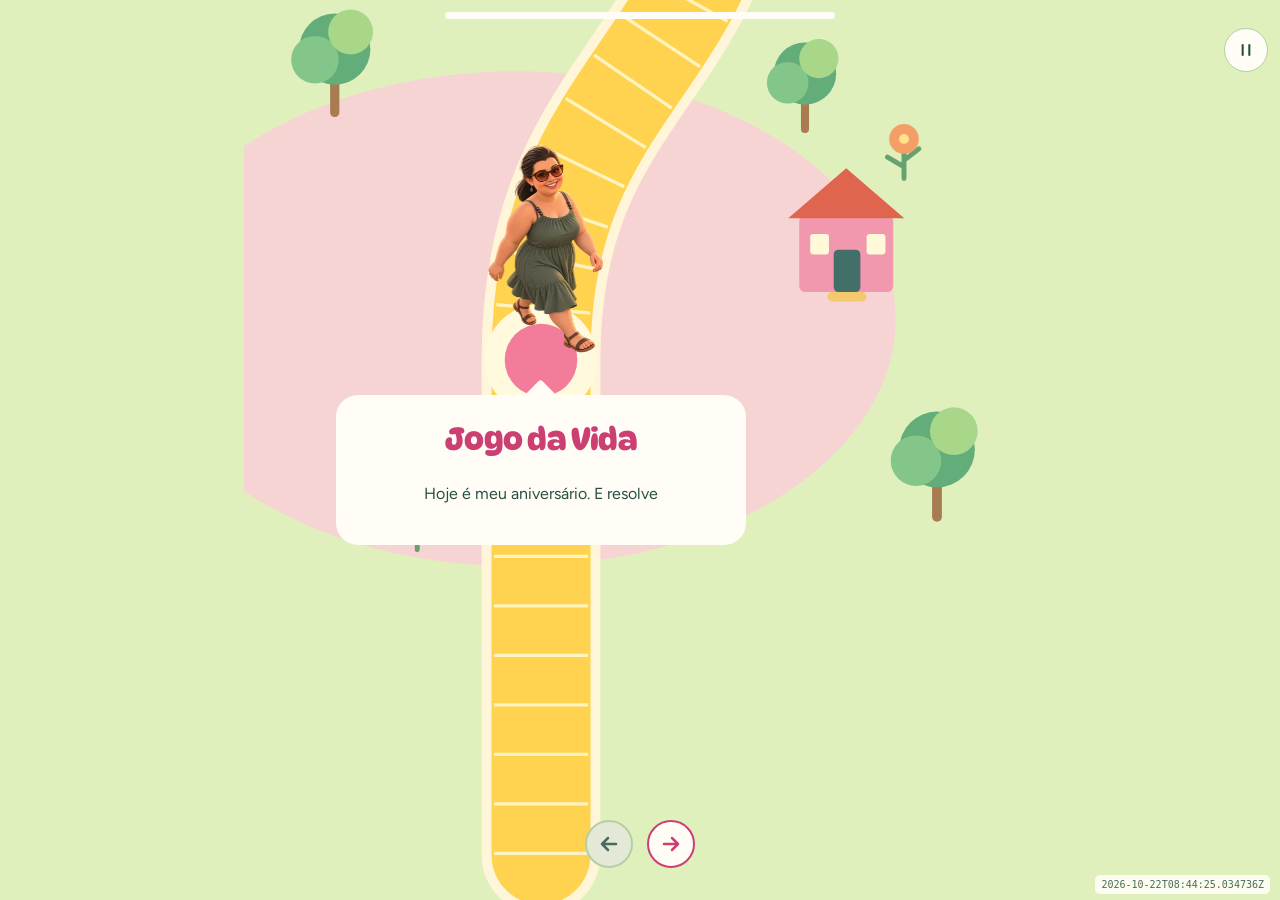
==== commit 99d814f7: "Use approved professional software-delivery framing in Backstage" ====
--- a/docs/index.html
+++ b/docs/index.html
@@ -8,4 +8,4 @@
 
   gtag('config', 'G-HTS7E9BXDD');
 </script>
-<meta charset="utf-8"><meta name="viewport" content="width=device-width,initial-scale=1"><title>Jogo da Vida</title><link rel="stylesheet" href="style.css?v=92716faf28afe22a"></head><body><main><button id="reading-playback-toggle" class="reading-playback" type="button" aria-pressed="false" aria-label="Pausar animação e pergunta automática" title="Pausar"><svg viewBox="0 0 24 24" width="20" height="20" aria-hidden="true" focusable="false"><path class="reading-pause-icon" d="M8 6v12M16 6v12"/><path class="reading-play-icon" d="m9 5 10 7-10 7Z"/></svg></button><div id="timeline-progress" class="timeline-progress" role="progressbar" aria-label="Progresso da história" aria-valuemin="0" aria-valuemax="100" aria-valuenow="0" hidden><div class="timeline-progress-track"><div class="timeline-progress-fill"></div></div></div><div class="stage" aria-label="Tabuleiro vertical de memórias"><div class="map"><svg xmlns="http://www.w3.org/2000/svg" width="480" height="5250" viewBox="0 0 480 5250" aria-hidden="true"><rect width="480" height="5250" fill="#dff0bd" /><ellipse cx="165" cy="4625" rx="230" ry="150" fill="#f7d4d4" /><ellipse cx="315" cy="4275" rx="230" ry="150" fill="#c5e9d7" /><ellipse cx="165" cy="3925" rx="230" ry="150" fill="#f9dfab" /><ellipse cx="315" cy="3575" rx="230" ry="150" fill="#d9e8cd" /><ellipse cx="165" cy="3225" rx="230" ry="150" fill="#f7d4d4" /><ellipse cx="315" cy="2875" rx="230" ry="150" fill="#c5e9d7" /><ellipse cx="165" cy="2525" rx="230" ry="150" fill="#f9dfab" /><ellipse cx="315" cy="2175" rx="230" ry="150" fill="#d9e8cd" /><ellipse cx="165" cy="1825" rx="230" ry="150" fill="#f7d4d4" /><ellipse cx="315" cy="1475" rx="230" ry="150" fill="#c5e9d7" /><ellipse cx="165" cy="1125" rx="230" ry="150" fill="#f9dfab" /><ellipse cx="315" cy="775" rx="230" ry="150" fill="#d9e8cd" /><ellipse cx="165" cy="425" rx="230" ry="150" fill="#f7d4d4" /><path d="M 180 4950 L 180 4650 C 180 4475.0 300 4475.0 300 4300 C 300 4125.0 180 4125.0 180 3950 C 180 3775.0 300 3775.0 300 3600 C 300 3425.0 180 3425.0 180 3250 C 180 3075.0 300 3075.0 300 2900 C 300 2725.0 180 2725.0 180 2550 C 180 2375.0 300 2375.0 300 2200 C 300 2025.0 180 2025.0 180 1850 C 180 1675.0 300 1675.0 300 1500 C 300 1325.0 180 1325.0 180 1150 C 180 975.0 300 975.0 300 800 C 300 625.0 180 625.0 180 450 L 180 120" fill="none" stroke="#fff6d9" stroke-width="72" stroke-linecap="round" /><path d="M 180 4950 L 180 4650 C 180 4475.0 300 4475.0 300 4300 C 300 4125.0 180 4125.0 180 3950 C 180 3775.0 300 3775.0 300 3600 C 300 3425.0 180 3425.0 180 3250 C 180 3075.0 300 3075.0 300 2900 C 300 2725.0 180 2725.0 180 2550 C 180 2375.0 300 2375.0 300 2200 C 300 2025.0 180 2025.0 180 1850 C 180 1675.0 300 1675.0 300 1500 C 300 1325.0 180 1325.0 180 1150 C 180 975.0 300 975.0 300 800 C 300 625.0 180 625.0 180 450 L 180 120" fill="none" stroke="#ffd34f" stroke-width="60" stroke-linecap="round" /><path d="M 180 4950 L 180 4650 C 180 4475.0 300 4475.0 300 4300 C 300 4125.0 180 4125.0 180 3950 C 180 3775.0 300 3775.0 300 3600 C 300 3425.0 180 3425.0 180 3250 C 180 3075.0 300 3075.0 300 2900 C 300 2725.0 180 2725.0 180 2550 C 180 2375.0 300 2375.0 300 2200 C 300 2025.0 180 2025.0 180 1850 C 180 1675.0 300 1675.0 300 1500 C 300 1325.0 180 1325.0 180 1150 C 180 975.0 300 975.0 300 800 C 300 625.0 180 625.0 180 450 L 180 120" fill="none" stroke="#fff4bf" stroke-width="57" stroke-dasharray="2 28" /><g data-scene="0" transform="translate(0 1750)"><g transform="translate(55 2750) scale(0.8)"><path d="M0 0v-33" stroke="#a87b51" stroke-width="7" stroke-linecap="round" /><circle cy="-48" r="27" fill="#62ad79" /><circle cx="-15" cy="-40" r="18" fill="#84c68a" /><circle cx="12" cy="-61" r="17" fill="#a8d78a" /></g><g transform="translate(420 2995) scale(0.85)"><path d="M0 0v-33" stroke="#a87b51" stroke-width="7" stroke-linecap="round" /><circle cy="-48" r="27" fill="#62ad79" /><circle cx="-15" cy="-40" r="18" fill="#84c68a" /><circle cx="12" cy="-61" r="17" fill="#a8d78a" /></g><g transform="translate(75 2980)"><path d="M0 0v-20m0 13-10-6m10 2 9-7" fill="none" stroke="#66a26e" stroke-width="3" stroke-linecap="round" /><circle cy="-24" r="9" fill="#f1799c" /><circle cy="-24" r="3" fill="#ffe38a" /></g><g transform="translate(400 2790)"><path d="M0 0v-20m0 13-10-6m10 2 9-7" fill="none" stroke="#66a26e" stroke-width="3" stroke-linecap="round" /><circle cy="-24" r="9" fill="#f59f68" /><circle cy="-24" r="3" fill="#ffe38a" /></g><g transform="translate(105 3015)"><path d="M0 0v-20m0 13-10-6m10 2 9-7" fill="none" stroke="#66a26e" stroke-width="3" stroke-linecap="round" /><circle cy="-24" r="9" fill="#f1799c" /><circle cy="-24" r="3" fill="#ffe38a" /></g><g transform="translate(365 2855) scale(0.95)"><rect x="-30" y="-45" width="60" height="49" rx="4" fill="#f198ae" /><path d="M-37-43 0-75 37-43Z" fill="#df654f" /><rect x="-8" y="-23" width="17" height="27" rx="3" fill="#426f68" /><rect x="-23" y="-33" width="12" height="13" rx="2" fill="#fff9d9" /><rect x="13" y="-33" width="12" height="13" rx="2" fill="#fff9d9" /><rect x="-12" y="4" width="25" height="6" rx="3" fill="#f4c96d" /></g><g transform="translate(340 2760) scale(0.7)"><path d="M0 0v-33" stroke="#a87b51" stroke-width="7" stroke-linecap="round" /><circle cy="-48" r="27" fill="#62ad79" /><circle cx="-15" cy="-40" r="18" fill="#84c68a" /><circle cx="12" cy="-61" r="17" fill="#a8d78a" /></g></g><g class="house-stop" data-go="0"><circle cx="180" cy="4650" r="34" fill="#fff9de" /><circle cx="180" cy="4650" r="22" fill="#f4b5a8" class="stop-core" /></g><g data-scene="1" transform="translate(0 1750)"><g transform="translate(55 2400) scale(0.8)"><path d="M0 0v-33" stroke="#a87b51" stroke-width="7" stroke-linecap="round" /><circle cy="-48" r="27" fill="#62ad79" /><circle cx="-15" cy="-40" r="18" fill="#84c68a" /><circle cx="12" cy="-61" r="17" fill="#a8d78a" /></g><g transform="translate(420 2645) scale(0.85)"><path d="M0 0v-33" stroke="#a87b51" stroke-width="7" stroke-linecap="round" /><circle cy="-48" r="27" fill="#62ad79" /><circle cx="-15" cy="-40" r="18" fill="#84c68a" /><circle cx="12" cy="-61" r="17" fill="#a8d78a" /></g><g transform="translate(75 2630)"><path d="M0 0v-20m0 13-10-6m10 2 9-7" fill="none" stroke="#66a26e" stroke-width="3" stroke-linecap="round" /><circle cy="-24" r="9" fill="#f1799c" /><circle cy="-24" r="3" fill="#ffe38a" /></g><g transform="translate(400 2440)"><path d="M0 0v-20m0 13-10-6m10 2 9-7" fill="none" stroke="#66a26e" stroke-width="3" stroke-linecap="round" /><circle cy="-24" r="9" fill="#f59f68" /><circle cy="-24" r="3" fill="#ffe38a" /></g><g transform="translate(105 2665)"><path d="M0 0v-20m0 13-10-6m10 2 9-7" fill="none" stroke="#66a26e" stroke-width="3" stroke-linecap="round" /><circle cy="-24" r="9" fill="#f1799c" /><circle cy="-24" r="3" fill="#ffe38a" /></g><g transform="translate(95 2505) scale(0.95)"><rect x="-30" y="-45" width="60" height="49" rx="4" fill="#ffd888" /><path d="M-37-43 0-75 37-43Z" fill="#df654f" /><rect x="-8" y="-23" width="17" height="27" rx="3" fill="#426f68" /><rect x="-23" y="-33" width="12" height="13" rx="2" fill="#fff9d9" /><rect x="13" y="-33" width="12" height="13" rx="2" fill="#fff9d9" /><rect x="-12" y="4" width="25" height="6" rx="3" fill="#f4c96d" /></g><g transform="translate(70 2410) scale(0.7)"><path d="M0 0v-33" stroke="#a87b51" stroke-width="7" stroke-linecap="round" /><circle cy="-48" r="27" fill="#62ad79" /><circle cx="-15" cy="-40" r="18" fill="#84c68a" /><circle cx="12" cy="-61" r="17" fill="#a8d78a" /></g><g transform="translate(25 2440) rotate(-5)"><rect x="-5" y="-5" width="155" height="110" rx="4" fill="#fffdf6" /><image href="assets/alagoas.webp" width="145" height="90" preserveAspectRatio="xMidYMid slice" /></g></g><g class="house-stop" data-go="1"><circle cx="300" cy="4300" r="34" fill="#fff9de" /><circle cx="300" cy="4300" r="22" fill="#f4b5a8" class="stop-core" /></g><g data-scene="2" transform="translate(0 1400)"><g transform="translate(55 2400) scale(0.8)"><path d="M0 0v-33" stroke="#a87b51" stroke-width="7" stroke-linecap="round" /><circle cy="-48" r="27" fill="#62ad79" /><circle cx="-15" cy="-40" r="18" fill="#84c68a" /><circle cx="12" cy="-61" r="17" fill="#a8d78a" /></g><g transform="translate(420 2645) scale(0.85)"><path d="M0 0v-33" stroke="#a87b51" stroke-width="7" stroke-linecap="round" /><circle cy="-48" r="27" fill="#62ad79" /><circle cx="-15" cy="-40" r="18" fill="#84c68a" /><circle cx="12" cy="-61" r="17" fill="#a8d78a" /></g><g transform="translate(75 2630)"><path d="M0 0v-20m0 13-10-6m10 2 9-7" fill="none" stroke="#66a26e" stroke-width="3" stroke-linecap="round" /><circle cy="-24" r="9" fill="#f1799c" /><circle cy="-24" r="3" fill="#ffe38a" /></g><g transform="translate(400 2440)"><path d="M0 0v-20m0 13-10-6m10 2 9-7" fill="none" stroke="#66a26e" stroke-width="3" stroke-linecap="round" /><circle cy="-24" r="9" fill="#f59f68" /><circle cy="-24" r="3" fill="#ffe38a" /></g><g transform="translate(105 2665)"><path d="M0 0v-20m0 13-10-6m10 2 9-7" fill="none" stroke="#66a26e" stroke-width="3" stroke-linecap="round" /><circle cy="-24" r="9" fill="#f1799c" /><circle cy="-24" r="3" fill="#ffe38a" /></g><g transform="translate(95 2505) scale(0.95)"><rect x="-30" y="-45" width="60" height="49" rx="4" fill="#ffd888" /><path d="M-37-43 0-75 37-43Z" fill="#df654f" /><rect x="-8" y="-23" width="17" height="27" rx="3" fill="#426f68" /><rect x="-23" y="-33" width="12" height="13" rx="2" fill="#fff9d9" /><rect x="13" y="-33" width="12" height="13" rx="2" fill="#fff9d9" /><rect x="-12" y="4" width="25" height="6" rx="3" fill="#f4c96d" /></g><g transform="translate(70 2410) scale(0.7)"><path d="M0 0v-33" stroke="#a87b51" stroke-width="7" stroke-linecap="round" /><circle cy="-48" r="27" fill="#62ad79" /><circle cx="-15" cy="-40" r="18" fill="#84c68a" /><circle cx="12" cy="-61" r="17" fill="#a8d78a" /></g></g><g class="house-stop" data-go="2"><circle cx="180" cy="3950" r="34" fill="#fff9de" /><circle cx="180" cy="3950" r="22" fill="#f4b5a8" class="stop-core" /></g><g data-scene="3" transform="translate(0 1400)"><g transform="translate(55 2050) scale(0.8)"><path d="M0 0v-33" stroke="#a87b51" stroke-width="7" stroke-linecap="round" /><circle cy="-48" r="27" fill="#62ad79" /><circle cx="-15" cy="-40" r="18" fill="#84c68a" /><circle cx="12" cy="-61" r="17" fill="#a8d78a" /></g><g transform="translate(420 2295) scale(0.85)"><path d="M0 0v-33" stroke="#a87b51" stroke-width="7" stroke-linecap="round" /><circle cy="-48" r="27" fill="#62ad79" /><circle cx="-15" cy="-40" r="18" fill="#84c68a" /><circle cx="12" cy="-61" r="17" fill="#a8d78a" /></g><g transform="translate(75 2280)"><path d="M0 0v-20m0 13-10-6m10 2 9-7" fill="none" stroke="#66a26e" stroke-width="3" stroke-linecap="round" /><circle cy="-24" r="9" fill="#f1799c" /><circle cy="-24" r="3" fill="#ffe38a" /></g><g transform="translate(400 2090)"><path d="M0 0v-20m0 13-10-6m10 2 9-7" fill="none" stroke="#66a26e" stroke-width="3" stroke-linecap="round" /><circle cy="-24" r="9" fill="#f59f68" /><circle cy="-24" r="3" fill="#ffe38a" /></g><g transform="translate(105 2315)"><path d="M0 0v-20m0 13-10-6m10 2 9-7" fill="none" stroke="#66a26e" stroke-width="3" stroke-linecap="round" /><circle cy="-24" r="9" fill="#f1799c" /><circle cy="-24" r="3" fill="#ffe38a" /></g><g transform="translate(285 2070) rotate(5)"><rect x="-5" y="-5" width="155" height="115" rx="4" fill="#fffdf6" /><image href="assets/recife.webp" width="145" height="95" preserveAspectRatio="xMidYMid slice" /></g><g transform="translate(60 2300) scale(0.62)"><rect x="-30" y="-45" width="60" height="49" rx="4" fill="#70c9b8" /><path d="M-37-43 0-75 37-43Z" fill="#df654f" /><rect x="-8" y="-23" width="17" height="27" rx="3" fill="#426f68" /><rect x="-23" y="-33" width="12" height="13" rx="2" fill="#fff9d9" /><rect x="13" y="-33" width="12" height="13" rx="2" fill="#fff9d9" /><rect x="-12" y="4" width="25" height="6" rx="3" fill="#f4c96d" /></g><g transform="translate(110 2285) scale(0.62)"><rect x="-30" y="-45" width="60" height="49" rx="4" fill="#f7a2ac" /><path d="M-37-43 0-75 37-43Z" fill="#df654f" /><rect x="-8" y="-23" width="17" height="27" rx="3" fill="#426f68" /><rect x="-23" y="-33" width="12" height="13" rx="2" fill="#fff9d9" /><rect x="13" y="-33" width="12" height="13" rx="2" fill="#fff9d9" /><rect x="-12" y="4" width="25" height="6" rx="3" fill="#f4c96d" /></g><g transform="translate(160 2300) scale(0.62)"><rect x="-30" y="-45" width="60" height="49" rx="4" fill="#f8cd76" /><path d="M-37-43 0-75 37-43Z" fill="#df654f" /><rect x="-8" y="-23" width="17" height="27" rx="3" fill="#426f68" /><rect x="-23" y="-33" width="12" height="13" rx="2" fill="#fff9d9" /><rect x="13" y="-33" width="12" height="13" rx="2" fill="#fff9d9" /><rect x="-12" y="4" width="25" height="6" rx="3" fill="#f4c96d" /></g><path d="M380 2240c-28-45 28-58 30-28 12-33 54-12 24 14l-25 25Z" fill="#ee7296" /></g><g class="house-stop" data-go="3"><circle cx="300" cy="3600" r="34" fill="#fff9de" /><circle cx="300" cy="3600" r="22" fill="#f4b5a8" class="stop-core" /></g><g data-scene="4" transform="translate(0 1050)"><g transform="translate(55 2050) scale(0.8)"><path d="M0 0v-33" stroke="#a87b51" stroke-width="7" stroke-linecap="round" /><circle cy="-48" r="27" fill="#62ad79" /><circle cx="-15" cy="-40" r="18" fill="#84c68a" /><circle cx="12" cy="-61" r="17" fill="#a8d78a" /></g><g transform="translate(420 2295) scale(0.85)"><path d="M0 0v-33" stroke="#a87b51" stroke-width="7" stroke-linecap="round" /><circle cy="-48" r="27" fill="#62ad79" /><circle cx="-15" cy="-40" r="18" fill="#84c68a" /><circle cx="12" cy="-61" r="17" fill="#a8d78a" /></g><g transform="translate(75 2280)"><path d="M0 0v-20m0 13-10-6m10 2 9-7" fill="none" stroke="#66a26e" stroke-width="3" stroke-linecap="round" /><circle cy="-24" r="9" fill="#f1799c" /><circle cy="-24" r="3" fill="#ffe38a" /></g><g transform="translate(400 2090)"><path d="M0 0v-20m0 13-10-6m10 2 9-7" fill="none" stroke="#66a26e" stroke-width="3" stroke-linecap="round" /><circle cy="-24" r="9" fill="#f59f68" /><circle cy="-24" r="3" fill="#ffe38a" /></g><g transform="translate(105 2315)"><path d="M0 0v-20m0 13-10-6m10 2 9-7" fill="none" stroke="#66a26e" stroke-width="3" stroke-linecap="round" /><circle cy="-24" r="9" fill="#f1799c" /><circle cy="-24" r="3" fill="#ffe38a" /></g><g transform="translate(60 2300) scale(0.62)"><rect x="-30" y="-45" width="60" height="49" rx="4" fill="#70c9b8" /><path d="M-37-43 0-75 37-43Z" fill="#df654f" /><rect x="-8" y="-23" width="17" height="27" rx="3" fill="#426f68" /><rect x="-23" y="-33" width="12" height="13" rx="2" fill="#fff9d9" /><rect x="13" y="-33" width="12" height="13" rx="2" fill="#fff9d9" /><rect x="-12" y="4" width="25" height="6" rx="3" fill="#f4c96d" /></g><g transform="translate(110 2285) scale(0.62)"><rect x="-30" y="-45" width="60" height="49" rx="4" fill="#f7a2ac" /><path d="M-37-43 0-75 37-43Z" fill="#df654f" /><rect x="-8" y="-23" width="17" height="27" rx="3" fill="#426f68" /><rect x="-23" y="-33" width="12" height="13" rx="2" fill="#fff9d9" /><rect x="13" y="-33" width="12" height="13" rx="2" fill="#fff9d9" /><rect x="-12" y="4" width="25" height="6" rx="3" fill="#f4c96d" /></g><g transform="translate(160 2300) scale(0.62)"><rect x="-30" y="-45" width="60" height="49" rx="4" fill="#f8cd76" /><path d="M-37-43 0-75 37-43Z" fill="#df654f" /><rect x="-8" y="-23" width="17" height="27" rx="3" fill="#426f68" /><rect x="-23" y="-33" width="12" height="13" rx="2" fill="#fff9d9" /><rect x="13" y="-33" width="12" height="13" rx="2" fill="#fff9d9" /><rect x="-12" y="4" width="25" height="6" rx="3" fill="#f4c96d" /></g><path d="M380 2240c-28-45 28-58 30-28 12-33 54-12 24 14l-25 25Z" fill="#ee7296" /></g><g class="house-stop" data-go="4"><circle cx="180" cy="3250" r="34" fill="#fff9de" /><circle cx="180" cy="3250" r="22" fill="#f4b5a8" class="stop-core" /></g><g data-scene="5" transform="translate(0 1050)"><g transform="translate(55 1700) scale(0.8)"><path d="M0 0v-33" stroke="#a87b51" stroke-width="7" stroke-linecap="round" /><circle cy="-48" r="27" fill="#62ad79" /><circle cx="-15" cy="-40" r="18" fill="#84c68a" /><circle cx="12" cy="-61" r="17" fill="#a8d78a" /></g><g transform="translate(420 1945) scale(0.85)"><path d="M0 0v-33" stroke="#a87b51" stroke-width="7" stroke-linecap="round" /><circle cy="-48" r="27" fill="#62ad79" /><circle cx="-15" cy="-40" r="18" fill="#84c68a" /><circle cx="12" cy="-61" r="17" fill="#a8d78a" /></g><g transform="translate(75 1930)"><path d="M0 0v-20m0 13-10-6m10 2 9-7" fill="none" stroke="#66a26e" stroke-width="3" stroke-linecap="round" /><circle cy="-24" r="9" fill="#f1799c" /><circle cy="-24" r="3" fill="#ffe38a" /></g><g transform="translate(400 1740)"><path d="M0 0v-20m0 13-10-6m10 2 9-7" fill="none" stroke="#66a26e" stroke-width="3" stroke-linecap="round" /><circle cy="-24" r="9" fill="#f59f68" /><circle cy="-24" r="3" fill="#ffe38a" /></g><g transform="translate(105 1965)"><path d="M0 0v-20m0 13-10-6m10 2 9-7" fill="none" stroke="#66a26e" stroke-width="3" stroke-linecap="round" /><circle cy="-24" r="9" fill="#f1799c" /><circle cy="-24" r="3" fill="#ffe38a" /></g><path d="M80 1800h80" stroke="#b5caa7" stroke-width="7" stroke-linecap="round" /></g><g class="house-stop" data-go="5"><circle cx="300" cy="2900" r="34" fill="#fff9de" /><circle cx="300" cy="2900" r="22" fill="#f4b5a8" class="stop-core" /></g><g data-scene="6" transform="translate(0 1050)"><g transform="translate(55 1350) scale(0.8)"><path d="M0 0v-33" stroke="#a87b51" stroke-width="7" stroke-linecap="round" /><circle cy="-48" r="27" fill="#62ad79" /><circle cx="-15" cy="-40" r="18" fill="#84c68a" /><circle cx="12" cy="-61" r="17" fill="#a8d78a" /></g><g transform="translate(420 1595) scale(0.85)"><path d="M0 0v-33" stroke="#a87b51" stroke-width="7" stroke-linecap="round" /><circle cy="-48" r="27" fill="#62ad79" /><circle cx="-15" cy="-40" r="18" fill="#84c68a" /><circle cx="12" cy="-61" r="17" fill="#a8d78a" /></g><g transform="translate(75 1580)"><path d="M0 0v-20m0 13-10-6m10 2 9-7" fill="none" stroke="#66a26e" stroke-width="3" stroke-linecap="round" /><circle cy="-24" r="9" fill="#f1799c" /><circle cy="-24" r="3" fill="#ffe38a" /></g><g transform="translate(400 1390)"><path d="M0 0v-20m0 13-10-6m10 2 9-7" fill="none" stroke="#66a26e" stroke-width="3" stroke-linecap="round" /><circle cy="-24" r="9" fill="#f59f68" /><circle cy="-24" r="3" fill="#ffe38a" /></g><g transform="translate(105 1615)"><path d="M0 0v-20m0 13-10-6m10 2 9-7" fill="none" stroke="#66a26e" stroke-width="3" stroke-linecap="round" /><circle cy="-24" r="9" fill="#f1799c" /><circle cy="-24" r="3" fill="#ffe38a" /></g><g transform="translate(365 1415) scale(0.8)"><rect x="-30" y="-45" width="60" height="49" rx="4" fill="#f69baf" /><path d="M-37-43 0-75 37-43Z" fill="#df654f" /><rect x="-8" y="-23" width="17" height="27" rx="3" fill="#426f68" /><rect x="-23" y="-33" width="12" height="13" rx="2" fill="#fff9d9" /><rect x="13" y="-33" width="12" height="13" rx="2" fill="#fff9d9" /><rect x="-12" y="4" width="25" height="6" rx="3" fill="#f4c96d" /></g></g><g class="house-stop" data-go="6"><circle cx="180" cy="2550" r="34" fill="#fff9de" /><circle cx="180" cy="2550" r="22" fill="#f4b5a8" class="stop-core" /></g><g data-scene="7" transform="translate(0 700)"><g transform="translate(55 1350) scale(0.8)"><path d="M0 0v-33" stroke="#a87b51" stroke-width="7" stroke-linecap="round" /><circle cy="-48" r="27" fill="#62ad79" /><circle cx="-15" cy="-40" r="18" fill="#84c68a" /><circle cx="12" cy="-61" r="17" fill="#a8d78a" /></g><g transform="translate(420 1595) scale(0.85)"><path d="M0 0v-33" stroke="#a87b51" stroke-width="7" stroke-linecap="round" /><circle cy="-48" r="27" fill="#62ad79" /><circle cx="-15" cy="-40" r="18" fill="#84c68a" /><circle cx="12" cy="-61" r="17" fill="#a8d78a" /></g><g transform="translate(75 1580)"><path d="M0 0v-20m0 13-10-6m10 2 9-7" fill="none" stroke="#66a26e" stroke-width="3" stroke-linecap="round" /><circle cy="-24" r="9" fill="#f1799c" /><circle cy="-24" r="3" fill="#ffe38a" /></g><g transform="translate(400 1390)"><path d="M0 0v-20m0 13-10-6m10 2 9-7" fill="none" stroke="#66a26e" stroke-width="3" stroke-linecap="round" /><circle cy="-24" r="9" fill="#f59f68" /><circle cy="-24" r="3" fill="#ffe38a" /></g><g transform="translate(105 1615)"><path d="M0 0v-20m0 13-10-6m10 2 9-7" fill="none" stroke="#66a26e" stroke-width="3" stroke-linecap="round" /><circle cy="-24" r="9" fill="#f1799c" /><circle cy="-24" r="3" fill="#ffe38a" /></g><g transform="translate(365 1415) scale(0.8)"><rect x="-30" y="-45" width="60" height="49" rx="4" fill="#f69baf" /><path d="M-37-43 0-75 37-43Z" fill="#df654f" /><rect x="-8" y="-23" width="17" height="27" rx="3" fill="#426f68" /><rect x="-23" y="-33" width="12" height="13" rx="2" fill="#fff9d9" /><rect x="13" y="-33" width="12" height="13" rx="2" fill="#fff9d9" /><rect x="-12" y="4" width="25" height="6" rx="3" fill="#f4c96d" /></g><image href="assets/dedey-baby.webp" x="325" y="1495" width="80" height="96" /></g><g class="house-stop" data-go="7"><circle cx="300" cy="2200" r="34" fill="#fff9de" /><circle cx="300" cy="2200" r="22" fill="#f4b5a8" class="stop-core" /></g><g data-scene="8" transform="translate(0 700)"><g transform="translate(55 1000) scale(0.8)"><path d="M0 0v-33" stroke="#a87b51" stroke-width="7" stroke-linecap="round" /><circle cy="-48" r="27" fill="#62ad79" /><circle cx="-15" cy="-40" r="18" fill="#84c68a" /><circle cx="12" cy="-61" r="17" fill="#a8d78a" /></g><g transform="translate(420 1245) scale(0.85)"><path d="M0 0v-33" stroke="#a87b51" stroke-width="7" stroke-linecap="round" /><circle cy="-48" r="27" fill="#62ad79" /><circle cx="-15" cy="-40" r="18" fill="#84c68a" /><circle cx="12" cy="-61" r="17" fill="#a8d78a" /></g><g transform="translate(75 1230)"><path d="M0 0v-20m0 13-10-6m10 2 9-7" fill="none" stroke="#66a26e" stroke-width="3" stroke-linecap="round" /><circle cy="-24" r="9" fill="#f1799c" /><circle cy="-24" r="3" fill="#ffe38a" /></g><g transform="translate(400 1040)"><path d="M0 0v-20m0 13-10-6m10 2 9-7" fill="none" stroke="#66a26e" stroke-width="3" stroke-linecap="round" /><circle cy="-24" r="9" fill="#f59f68" /><circle cy="-24" r="3" fill="#ffe38a" /></g><g transform="translate(105 1265)"><path d="M0 0v-20m0 13-10-6m10 2 9-7" fill="none" stroke="#66a26e" stroke-width="3" stroke-linecap="round" /><circle cy="-24" r="9" fill="#f1799c" /><circle cy="-24" r="3" fill="#ffe38a" /></g><g transform="translate(95 1105) scale(0.95)"><rect x="-30" y="-45" width="60" height="49" rx="4" fill="#ffd888" /><path d="M-37-43 0-75 37-43Z" fill="#df654f" /><rect x="-8" y="-23" width="17" height="27" rx="3" fill="#426f68" /><rect x="-23" y="-33" width="12" height="13" rx="2" fill="#fff9d9" /><rect x="13" y="-33" width="12" height="13" rx="2" fill="#fff9d9" /><rect x="-12" y="4" width="25" height="6" rx="3" fill="#f4c96d" /></g><g transform="translate(70 1010) scale(0.7)"><path d="M0 0v-33" stroke="#a87b51" stroke-width="7" stroke-linecap="round" /><circle cy="-48" r="27" fill="#62ad79" /><circle cx="-15" cy="-40" r="18" fill="#84c68a" /><circle cx="12" cy="-61" r="17" fill="#a8d78a" /></g></g><g class="house-stop" data-go="8"><circle cx="180" cy="1850" r="34" fill="#fff9de" /><circle cx="180" cy="1850" r="22" fill="#f4b5a8" class="stop-core" /></g><g data-scene="9" transform="translate(0 350)"><g transform="translate(55 1000) scale(0.8)"><path d="M0 0v-33" stroke="#a87b51" stroke-width="7" stroke-linecap="round" /><circle cy="-48" r="27" fill="#62ad79" /><circle cx="-15" cy="-40" r="18" fill="#84c68a" /><circle cx="12" cy="-61" r="17" fill="#a8d78a" /></g><g transform="translate(420 1245) scale(0.85)"><path d="M0 0v-33" stroke="#a87b51" stroke-width="7" stroke-linecap="round" /><circle cy="-48" r="27" fill="#62ad79" /><circle cx="-15" cy="-40" r="18" fill="#84c68a" /><circle cx="12" cy="-61" r="17" fill="#a8d78a" /></g><g transform="translate(75 1230)"><path d="M0 0v-20m0 13-10-6m10 2 9-7" fill="none" stroke="#66a26e" stroke-width="3" stroke-linecap="round" /><circle cy="-24" r="9" fill="#f1799c" /><circle cy="-24" r="3" fill="#ffe38a" /></g><g transform="translate(400 1040)"><path d="M0 0v-20m0 13-10-6m10 2 9-7" fill="none" stroke="#66a26e" stroke-width="3" stroke-linecap="round" /><circle cy="-24" r="9" fill="#f59f68" /><circle cy="-24" r="3" fill="#ffe38a" /></g><g transform="translate(105 1265)"><path d="M0 0v-20m0 13-10-6m10 2 9-7" fill="none" stroke="#66a26e" stroke-width="3" stroke-linecap="round" /><circle cy="-24" r="9" fill="#f1799c" /><circle cy="-24" r="3" fill="#ffe38a" /></g><g transform="translate(95 1105) scale(0.95)"><rect x="-30" y="-45" width="60" height="49" rx="4" fill="#ffd888" /><path d="M-37-43 0-75 37-43Z" fill="#df654f" /><rect x="-8" y="-23" width="17" height="27" rx="3" fill="#426f68" /><rect x="-23" y="-33" width="12" height="13" rx="2" fill="#fff9d9" /><rect x="13" y="-33" width="12" height="13" rx="2" fill="#fff9d9" /><rect x="-12" y="4" width="25" height="6" rx="3" fill="#f4c96d" /></g><g transform="translate(70 1010) scale(0.7)"><path d="M0 0v-33" stroke="#a87b51" stroke-width="7" stroke-linecap="round" /><circle cy="-48" r="27" fill="#62ad79" /><circle cx="-15" cy="-40" r="18" fill="#84c68a" /><circle cx="12" cy="-61" r="17" fill="#a8d78a" /></g></g><g class="house-stop" data-go="9"><circle cx="300" cy="1500" r="34" fill="#fff9de" /><circle cx="300" cy="1500" r="22" fill="#f4b5a8" class="stop-core" /></g><g data-scene="10" transform="translate(0 0)"><g transform="translate(55 1000) scale(0.8)"><path d="M0 0v-33" stroke="#a87b51" stroke-width="7" stroke-linecap="round" /><circle cy="-48" r="27" fill="#62ad79" /><circle cx="-15" cy="-40" r="18" fill="#84c68a" /><circle cx="12" cy="-61" r="17" fill="#a8d78a" /></g><g transform="translate(420 1245) scale(0.85)"><path d="M0 0v-33" stroke="#a87b51" stroke-width="7" stroke-linecap="round" /><circle cy="-48" r="27" fill="#62ad79" /><circle cx="-15" cy="-40" r="18" fill="#84c68a" /><circle cx="12" cy="-61" r="17" fill="#a8d78a" /></g><g transform="translate(75 1230)"><path d="M0 0v-20m0 13-10-6m10 2 9-7" fill="none" stroke="#66a26e" stroke-width="3" stroke-linecap="round" /><circle cy="-24" r="9" fill="#f1799c" /><circle cy="-24" r="3" fill="#ffe38a" /></g><g transform="translate(400 1040)"><path d="M0 0v-20m0 13-10-6m10 2 9-7" fill="none" stroke="#66a26e" stroke-width="3" stroke-linecap="round" /><circle cy="-24" r="9" fill="#f59f68" /><circle cy="-24" r="3" fill="#ffe38a" /></g><g transform="translate(105 1265)"><path d="M0 0v-20m0 13-10-6m10 2 9-7" fill="none" stroke="#66a26e" stroke-width="3" stroke-linecap="round" /><circle cy="-24" r="9" fill="#f1799c" /><circle cy="-24" r="3" fill="#ffe38a" /></g><g transform="translate(95 1105) scale(0.95)"><rect x="-30" y="-45" width="60" height="49" rx="4" fill="#ffd888" /><path d="M-37-43 0-75 37-43Z" fill="#df654f" /><rect x="-8" y="-23" width="17" height="27" rx="3" fill="#426f68" /><rect x="-23" y="-33" width="12" height="13" rx="2" fill="#fff9d9" /><rect x="13" y="-33" width="12" height="13" rx="2" fill="#fff9d9" /><rect x="-12" y="4" width="25" height="6" rx="3" fill="#f4c96d" /></g><g transform="translate(70 1010) scale(0.7)"><path d="M0 0v-33" stroke="#a87b51" stroke-width="7" stroke-linecap="round" /><circle cy="-48" r="27" fill="#62ad79" /><circle cx="-15" cy="-40" r="18" fill="#84c68a" /><circle cx="12" cy="-61" r="17" fill="#a8d78a" /></g></g><g class="house-stop" data-go="10"><circle cx="180" cy="1150" r="34" fill="#fff9de" /><circle cx="180" cy="1150" r="22" fill="#f4b5a8" class="stop-core" /></g><g data-scene="11" transform="translate(0 0)"><g transform="translate(55 650) scale(0.8)"><path d="M0 0v-33" stroke="#a87b51" stroke-width="7" stroke-linecap="round" /><circle cy="-48" r="27" fill="#62ad79" /><circle cx="-15" cy="-40" r="18" fill="#84c68a" /><circle cx="12" cy="-61" r="17" fill="#a8d78a" /></g><g transform="translate(420 895) scale(0.85)"><path d="M0 0v-33" stroke="#a87b51" stroke-width="7" stroke-linecap="round" /><circle cy="-48" r="27" fill="#62ad79" /><circle cx="-15" cy="-40" r="18" fill="#84c68a" /><circle cx="12" cy="-61" r="17" fill="#a8d78a" /></g><g transform="translate(75 880)"><path d="M0 0v-20m0 13-10-6m10 2 9-7" fill="none" stroke="#66a26e" stroke-width="3" stroke-linecap="round" /><circle cy="-24" r="9" fill="#f1799c" /><circle cy="-24" r="3" fill="#ffe38a" /></g><g transform="translate(400 690)"><path d="M0 0v-20m0 13-10-6m10 2 9-7" fill="none" stroke="#66a26e" stroke-width="3" stroke-linecap="round" /><circle cy="-24" r="9" fill="#f59f68" /><circle cy="-24" r="3" fill="#ffe38a" /></g><g transform="translate(105 915)"><path d="M0 0v-20m0 13-10-6m10 2 9-7" fill="none" stroke="#66a26e" stroke-width="3" stroke-linecap="round" /><circle cy="-24" r="9" fill="#f1799c" /><circle cy="-24" r="3" fill="#ffe38a" /></g><g transform="translate(365 750)"><rect x="-38" y="-60" width="76" height="67" rx="6" fill="#fffdf5" /><path d="M-45-61h90" stroke="#71bfae" stroke-width="9" stroke-linecap="round" /><path d="M0-51v22m-11-11h22" stroke="#ee7296" stroke-width="6" /><rect x="-10" y="-14" width="20" height="21" rx="2" fill="#6baea5" /></g></g><g class="house-stop" data-go="11"><circle cx="300" cy="800" r="34" fill="#fff9de" /><circle cx="300" cy="800" r="22" fill="#f4b5a8" class="stop-core" /></g><g data-scene="12" transform="translate(0 0)"><g transform="translate(55 300) scale(0.8)"><path d="M0 0v-33" stroke="#a87b51" stroke-width="7" stroke-linecap="round" /><circle cy="-48" r="27" fill="#62ad79" /><circle cx="-15" cy="-40" r="18" fill="#84c68a" /><circle cx="12" cy="-61" r="17" fill="#a8d78a" /></g><g transform="translate(420 545) scale(0.85)"><path d="M0 0v-33" stroke="#a87b51" stroke-width="7" stroke-linecap="round" /><circle cy="-48" r="27" fill="#62ad79" /><circle cx="-15" cy="-40" r="18" fill="#84c68a" /><circle cx="12" cy="-61" r="17" fill="#a8d78a" /></g><g transform="translate(75 530)"><path d="M0 0v-20m0 13-10-6m10 2 9-7" fill="none" stroke="#66a26e" stroke-width="3" stroke-linecap="round" /><circle cy="-24" r="9" fill="#f1799c" /><circle cy="-24" r="3" fill="#ffe38a" /></g><g transform="translate(400 340)"><path d="M0 0v-20m0 13-10-6m10 2 9-7" fill="none" stroke="#66a26e" stroke-width="3" stroke-linecap="round" /><circle cy="-24" r="9" fill="#f59f68" /><circle cy="-24" r="3" fill="#ffe38a" /></g><g transform="translate(105 565)"><path d="M0 0v-20m0 13-10-6m10 2 9-7" fill="none" stroke="#66a26e" stroke-width="3" stroke-linecap="round" /><circle cy="-24" r="9" fill="#f1799c" /><circle cy="-24" r="3" fill="#ffe38a" /></g><g transform="translate(95 405) scale(0.95)"><rect x="-30" y="-45" width="60" height="49" rx="4" fill="#f29d7c" /><path d="M-37-43 0-75 37-43Z" fill="#df654f" /><rect x="-8" y="-23" width="17" height="27" rx="3" fill="#426f68" /><rect x="-23" y="-33" width="12" height="13" rx="2" fill="#fff9d9" /><rect x="13" y="-33" width="12" height="13" rx="2" fill="#fff9d9" /><rect x="-12" y="4" width="25" height="6" rx="3" fill="#f4c96d" /></g><g transform="translate(70 310) scale(0.7)"><path d="M0 0v-33" stroke="#a87b51" stroke-width="7" stroke-linecap="round" /><circle cy="-48" r="27" fill="#62ad79" /><circle cx="-15" cy="-40" r="18" fill="#84c68a" /><circle cx="12" cy="-61" r="17" fill="#a8d78a" /></g></g><g class="house-stop" data-go="12"><circle cx="180" cy="450" r="34" fill="#fff9de" /><circle cx="180" cy="450" r="22" fill="#f4b5a8" class="stop-core" /></g></svg></div><img id="avatar" class="avatar" src="assets/mag.webp" alt="Personagem ilustrada de Magnolia" role="button" tabindex="0" draggable="false" width="144" height="184"></div><article class="retained-story" id="retained-story" aria-label="História desta memória" hidden><div class="bubble-content" id="retained-content" role="region" aria-label="Texto desta memória" tabindex="0"></div></article><article class="bubble" aria-label="Memória desta casa"><div class="bubble-content" id="memoryContent" role="region" aria-label="Texto desta memória" tabindex="0" aria-live="polite"><h1>Jogo da Vida</h1><p>Hoje é meu aniversário. E resolveram transformar minha vida num jogo! </p></div></article><nav class="timeline-navigation" aria-label="Navegar pela história"><button id="timeline-prev" type="button" aria-label="Voltar à memória anterior" title="Voltar" disabled><svg viewBox="0 0 24 24" width="24" height="24" aria-hidden="true" focusable="false"><path d="M19 12H5m6-6-6 6 6 6"/></svg></button><button id="timeline-next" type="button" aria-label="Avançar para a próxima memória" title="Avançar"><svg viewBox="0 0 24 24" width="24" height="24" aria-hidden="true" focusable="false"><path d="M5 12h14m-6-6 6 6-6 6"/></svg></button><button id="timeline-restart" class="timeline-restart" type="button" hidden>Recomeçar</button></nav><noscript><p>Ative JavaScript para percorrer as memórias.</p></noscript></main><script src="content.js?v=a5a12c2e4d4c23ad"></script><script src="story-playback.js?v=d49dbb634e176d20"></script><script src="app.js?v=b576ec9023b92835"></script><time id="app-version" class="app-version" datetime="2026-10-22T08:21:20.861683Z" aria-label="Versão da aplicação em UTC">2026-10-22T08:21:20.861683Z</time></body></html>+<meta charset="utf-8"><meta name="viewport" content="width=device-width,initial-scale=1"><title>Jogo da Vida</title><link rel="stylesheet" href="style.css?v=92716faf28afe22a"></head><body><main><button id="reading-playback-toggle" class="reading-playback" type="button" aria-pressed="false" aria-label="Pausar animação e pergunta automática" title="Pausar"><svg viewBox="0 0 24 24" width="20" height="20" aria-hidden="true" focusable="false"><path class="reading-pause-icon" d="M8 6v12M16 6v12"/><path class="reading-play-icon" d="m9 5 10 7-10 7Z"/></svg></button><div id="timeline-progress" class="timeline-progress" role="progressbar" aria-label="Progresso da história" aria-valuemin="0" aria-valuemax="100" aria-valuenow="0" hidden><div class="timeline-progress-track"><div class="timeline-progress-fill"></div></div></div><div class="stage" aria-label="Tabuleiro vertical de memórias"><div class="map"><svg xmlns="http://www.w3.org/2000/svg" width="480" height="5250" viewBox="0 0 480 5250" aria-hidden="true"><rect width="480" height="5250" fill="#dff0bd" /><ellipse cx="165" cy="4625" rx="230" ry="150" fill="#f7d4d4" /><ellipse cx="315" cy="4275" rx="230" ry="150" fill="#c5e9d7" /><ellipse cx="165" cy="3925" rx="230" ry="150" fill="#f9dfab" /><ellipse cx="315" cy="3575" rx="230" ry="150" fill="#d9e8cd" /><ellipse cx="165" cy="3225" rx="230" ry="150" fill="#f7d4d4" /><ellipse cx="315" cy="2875" rx="230" ry="150" fill="#c5e9d7" /><ellipse cx="165" cy="2525" rx="230" ry="150" fill="#f9dfab" /><ellipse cx="315" cy="2175" rx="230" ry="150" fill="#d9e8cd" /><ellipse cx="165" cy="1825" rx="230" ry="150" fill="#f7d4d4" /><ellipse cx="315" cy="1475" rx="230" ry="150" fill="#c5e9d7" /><ellipse cx="165" cy="1125" rx="230" ry="150" fill="#f9dfab" /><ellipse cx="315" cy="775" rx="230" ry="150" fill="#d9e8cd" /><ellipse cx="165" cy="425" rx="230" ry="150" fill="#f7d4d4" /><path d="M 180 4950 L 180 4650 C 180 4475.0 300 4475.0 300 4300 C 300 4125.0 180 4125.0 180 3950 C 180 3775.0 300 3775.0 300 3600 C 300 3425.0 180 3425.0 180 3250 C 180 3075.0 300 3075.0 300 2900 C 300 2725.0 180 2725.0 180 2550 C 180 2375.0 300 2375.0 300 2200 C 300 2025.0 180 2025.0 180 1850 C 180 1675.0 300 1675.0 300 1500 C 300 1325.0 180 1325.0 180 1150 C 180 975.0 300 975.0 300 800 C 300 625.0 180 625.0 180 450 L 180 120" fill="none" stroke="#fff6d9" stroke-width="72" stroke-linecap="round" /><path d="M 180 4950 L 180 4650 C 180 4475.0 300 4475.0 300 4300 C 300 4125.0 180 4125.0 180 3950 C 180 3775.0 300 3775.0 300 3600 C 300 3425.0 180 3425.0 180 3250 C 180 3075.0 300 3075.0 300 2900 C 300 2725.0 180 2725.0 180 2550 C 180 2375.0 300 2375.0 300 2200 C 300 2025.0 180 2025.0 180 1850 C 180 1675.0 300 1675.0 300 1500 C 300 1325.0 180 1325.0 180 1150 C 180 975.0 300 975.0 300 800 C 300 625.0 180 625.0 180 450 L 180 120" fill="none" stroke="#ffd34f" stroke-width="60" stroke-linecap="round" /><path d="M 180 4950 L 180 4650 C 180 4475.0 300 4475.0 300 4300 C 300 4125.0 180 4125.0 180 3950 C 180 3775.0 300 3775.0 300 3600 C 300 3425.0 180 3425.0 180 3250 C 180 3075.0 300 3075.0 300 2900 C 300 2725.0 180 2725.0 180 2550 C 180 2375.0 300 2375.0 300 2200 C 300 2025.0 180 2025.0 180 1850 C 180 1675.0 300 1675.0 300 1500 C 300 1325.0 180 1325.0 180 1150 C 180 975.0 300 975.0 300 800 C 300 625.0 180 625.0 180 450 L 180 120" fill="none" stroke="#fff4bf" stroke-width="57" stroke-dasharray="2 28" /><g data-scene="0" transform="translate(0 1750)"><g transform="translate(55 2750) scale(0.8)"><path d="M0 0v-33" stroke="#a87b51" stroke-width="7" stroke-linecap="round" /><circle cy="-48" r="27" fill="#62ad79" /><circle cx="-15" cy="-40" r="18" fill="#84c68a" /><circle cx="12" cy="-61" r="17" fill="#a8d78a" /></g><g transform="translate(420 2995) scale(0.85)"><path d="M0 0v-33" stroke="#a87b51" stroke-width="7" stroke-linecap="round" /><circle cy="-48" r="27" fill="#62ad79" /><circle cx="-15" cy="-40" r="18" fill="#84c68a" /><circle cx="12" cy="-61" r="17" fill="#a8d78a" /></g><g transform="translate(75 2980)"><path d="M0 0v-20m0 13-10-6m10 2 9-7" fill="none" stroke="#66a26e" stroke-width="3" stroke-linecap="round" /><circle cy="-24" r="9" fill="#f1799c" /><circle cy="-24" r="3" fill="#ffe38a" /></g><g transform="translate(400 2790)"><path d="M0 0v-20m0 13-10-6m10 2 9-7" fill="none" stroke="#66a26e" stroke-width="3" stroke-linecap="round" /><circle cy="-24" r="9" fill="#f59f68" /><circle cy="-24" r="3" fill="#ffe38a" /></g><g transform="translate(105 3015)"><path d="M0 0v-20m0 13-10-6m10 2 9-7" fill="none" stroke="#66a26e" stroke-width="3" stroke-linecap="round" /><circle cy="-24" r="9" fill="#f1799c" /><circle cy="-24" r="3" fill="#ffe38a" /></g><g transform="translate(365 2855) scale(0.95)"><rect x="-30" y="-45" width="60" height="49" rx="4" fill="#f198ae" /><path d="M-37-43 0-75 37-43Z" fill="#df654f" /><rect x="-8" y="-23" width="17" height="27" rx="3" fill="#426f68" /><rect x="-23" y="-33" width="12" height="13" rx="2" fill="#fff9d9" /><rect x="13" y="-33" width="12" height="13" rx="2" fill="#fff9d9" /><rect x="-12" y="4" width="25" height="6" rx="3" fill="#f4c96d" /></g><g transform="translate(340 2760) scale(0.7)"><path d="M0 0v-33" stroke="#a87b51" stroke-width="7" stroke-linecap="round" /><circle cy="-48" r="27" fill="#62ad79" /><circle cx="-15" cy="-40" r="18" fill="#84c68a" /><circle cx="12" cy="-61" r="17" fill="#a8d78a" /></g></g><g class="house-stop" data-go="0"><circle cx="180" cy="4650" r="34" fill="#fff9de" /><circle cx="180" cy="4650" r="22" fill="#f4b5a8" class="stop-core" /></g><g data-scene="1" transform="translate(0 1750)"><g transform="translate(55 2400) scale(0.8)"><path d="M0 0v-33" stroke="#a87b51" stroke-width="7" stroke-linecap="round" /><circle cy="-48" r="27" fill="#62ad79" /><circle cx="-15" cy="-40" r="18" fill="#84c68a" /><circle cx="12" cy="-61" r="17" fill="#a8d78a" /></g><g transform="translate(420 2645) scale(0.85)"><path d="M0 0v-33" stroke="#a87b51" stroke-width="7" stroke-linecap="round" /><circle cy="-48" r="27" fill="#62ad79" /><circle cx="-15" cy="-40" r="18" fill="#84c68a" /><circle cx="12" cy="-61" r="17" fill="#a8d78a" /></g><g transform="translate(75 2630)"><path d="M0 0v-20m0 13-10-6m10 2 9-7" fill="none" stroke="#66a26e" stroke-width="3" stroke-linecap="round" /><circle cy="-24" r="9" fill="#f1799c" /><circle cy="-24" r="3" fill="#ffe38a" /></g><g transform="translate(400 2440)"><path d="M0 0v-20m0 13-10-6m10 2 9-7" fill="none" stroke="#66a26e" stroke-width="3" stroke-linecap="round" /><circle cy="-24" r="9" fill="#f59f68" /><circle cy="-24" r="3" fill="#ffe38a" /></g><g transform="translate(105 2665)"><path d="M0 0v-20m0 13-10-6m10 2 9-7" fill="none" stroke="#66a26e" stroke-width="3" stroke-linecap="round" /><circle cy="-24" r="9" fill="#f1799c" /><circle cy="-24" r="3" fill="#ffe38a" /></g><g transform="translate(95 2505) scale(0.95)"><rect x="-30" y="-45" width="60" height="49" rx="4" fill="#ffd888" /><path d="M-37-43 0-75 37-43Z" fill="#df654f" /><rect x="-8" y="-23" width="17" height="27" rx="3" fill="#426f68" /><rect x="-23" y="-33" width="12" height="13" rx="2" fill="#fff9d9" /><rect x="13" y="-33" width="12" height="13" rx="2" fill="#fff9d9" /><rect x="-12" y="4" width="25" height="6" rx="3" fill="#f4c96d" /></g><g transform="translate(70 2410) scale(0.7)"><path d="M0 0v-33" stroke="#a87b51" stroke-width="7" stroke-linecap="round" /><circle cy="-48" r="27" fill="#62ad79" /><circle cx="-15" cy="-40" r="18" fill="#84c68a" /><circle cx="12" cy="-61" r="17" fill="#a8d78a" /></g><g transform="translate(25 2440) rotate(-5)"><rect x="-5" y="-5" width="155" height="110" rx="4" fill="#fffdf6" /><image href="assets/alagoas.webp" width="145" height="90" preserveAspectRatio="xMidYMid slice" /></g></g><g class="house-stop" data-go="1"><circle cx="300" cy="4300" r="34" fill="#fff9de" /><circle cx="300" cy="4300" r="22" fill="#f4b5a8" class="stop-core" /></g><g data-scene="2" transform="translate(0 1400)"><g transform="translate(55 2400) scale(0.8)"><path d="M0 0v-33" stroke="#a87b51" stroke-width="7" stroke-linecap="round" /><circle cy="-48" r="27" fill="#62ad79" /><circle cx="-15" cy="-40" r="18" fill="#84c68a" /><circle cx="12" cy="-61" r="17" fill="#a8d78a" /></g><g transform="translate(420 2645) scale(0.85)"><path d="M0 0v-33" stroke="#a87b51" stroke-width="7" stroke-linecap="round" /><circle cy="-48" r="27" fill="#62ad79" /><circle cx="-15" cy="-40" r="18" fill="#84c68a" /><circle cx="12" cy="-61" r="17" fill="#a8d78a" /></g><g transform="translate(75 2630)"><path d="M0 0v-20m0 13-10-6m10 2 9-7" fill="none" stroke="#66a26e" stroke-width="3" stroke-linecap="round" /><circle cy="-24" r="9" fill="#f1799c" /><circle cy="-24" r="3" fill="#ffe38a" /></g><g transform="translate(400 2440)"><path d="M0 0v-20m0 13-10-6m10 2 9-7" fill="none" stroke="#66a26e" stroke-width="3" stroke-linecap="round" /><circle cy="-24" r="9" fill="#f59f68" /><circle cy="-24" r="3" fill="#ffe38a" /></g><g transform="translate(105 2665)"><path d="M0 0v-20m0 13-10-6m10 2 9-7" fill="none" stroke="#66a26e" stroke-width="3" stroke-linecap="round" /><circle cy="-24" r="9" fill="#f1799c" /><circle cy="-24" r="3" fill="#ffe38a" /></g><g transform="translate(95 2505) scale(0.95)"><rect x="-30" y="-45" width="60" height="49" rx="4" fill="#ffd888" /><path d="M-37-43 0-75 37-43Z" fill="#df654f" /><rect x="-8" y="-23" width="17" height="27" rx="3" fill="#426f68" /><rect x="-23" y="-33" width="12" height="13" rx="2" fill="#fff9d9" /><rect x="13" y="-33" width="12" height="13" rx="2" fill="#fff9d9" /><rect x="-12" y="4" width="25" height="6" rx="3" fill="#f4c96d" /></g><g transform="translate(70 2410) scale(0.7)"><path d="M0 0v-33" stroke="#a87b51" stroke-width="7" stroke-linecap="round" /><circle cy="-48" r="27" fill="#62ad79" /><circle cx="-15" cy="-40" r="18" fill="#84c68a" /><circle cx="12" cy="-61" r="17" fill="#a8d78a" /></g></g><g class="house-stop" data-go="2"><circle cx="180" cy="3950" r="34" fill="#fff9de" /><circle cx="180" cy="3950" r="22" fill="#f4b5a8" class="stop-core" /></g><g data-scene="3" transform="translate(0 1400)"><g transform="translate(55 2050) scale(0.8)"><path d="M0 0v-33" stroke="#a87b51" stroke-width="7" stroke-linecap="round" /><circle cy="-48" r="27" fill="#62ad79" /><circle cx="-15" cy="-40" r="18" fill="#84c68a" /><circle cx="12" cy="-61" r="17" fill="#a8d78a" /></g><g transform="translate(420 2295) scale(0.85)"><path d="M0 0v-33" stroke="#a87b51" stroke-width="7" stroke-linecap="round" /><circle cy="-48" r="27" fill="#62ad79" /><circle cx="-15" cy="-40" r="18" fill="#84c68a" /><circle cx="12" cy="-61" r="17" fill="#a8d78a" /></g><g transform="translate(75 2280)"><path d="M0 0v-20m0 13-10-6m10 2 9-7" fill="none" stroke="#66a26e" stroke-width="3" stroke-linecap="round" /><circle cy="-24" r="9" fill="#f1799c" /><circle cy="-24" r="3" fill="#ffe38a" /></g><g transform="translate(400 2090)"><path d="M0 0v-20m0 13-10-6m10 2 9-7" fill="none" stroke="#66a26e" stroke-width="3" stroke-linecap="round" /><circle cy="-24" r="9" fill="#f59f68" /><circle cy="-24" r="3" fill="#ffe38a" /></g><g transform="translate(105 2315)"><path d="M0 0v-20m0 13-10-6m10 2 9-7" fill="none" stroke="#66a26e" stroke-width="3" stroke-linecap="round" /><circle cy="-24" r="9" fill="#f1799c" /><circle cy="-24" r="3" fill="#ffe38a" /></g><g transform="translate(285 2070) rotate(5)"><rect x="-5" y="-5" width="155" height="115" rx="4" fill="#fffdf6" /><image href="assets/recife.webp" width="145" height="95" preserveAspectRatio="xMidYMid slice" /></g><g transform="translate(60 2300) scale(0.62)"><rect x="-30" y="-45" width="60" height="49" rx="4" fill="#70c9b8" /><path d="M-37-43 0-75 37-43Z" fill="#df654f" /><rect x="-8" y="-23" width="17" height="27" rx="3" fill="#426f68" /><rect x="-23" y="-33" width="12" height="13" rx="2" fill="#fff9d9" /><rect x="13" y="-33" width="12" height="13" rx="2" fill="#fff9d9" /><rect x="-12" y="4" width="25" height="6" rx="3" fill="#f4c96d" /></g><g transform="translate(110 2285) scale(0.62)"><rect x="-30" y="-45" width="60" height="49" rx="4" fill="#f7a2ac" /><path d="M-37-43 0-75 37-43Z" fill="#df654f" /><rect x="-8" y="-23" width="17" height="27" rx="3" fill="#426f68" /><rect x="-23" y="-33" width="12" height="13" rx="2" fill="#fff9d9" /><rect x="13" y="-33" width="12" height="13" rx="2" fill="#fff9d9" /><rect x="-12" y="4" width="25" height="6" rx="3" fill="#f4c96d" /></g><g transform="translate(160 2300) scale(0.62)"><rect x="-30" y="-45" width="60" height="49" rx="4" fill="#f8cd76" /><path d="M-37-43 0-75 37-43Z" fill="#df654f" /><rect x="-8" y="-23" width="17" height="27" rx="3" fill="#426f68" /><rect x="-23" y="-33" width="12" height="13" rx="2" fill="#fff9d9" /><rect x="13" y="-33" width="12" height="13" rx="2" fill="#fff9d9" /><rect x="-12" y="4" width="25" height="6" rx="3" fill="#f4c96d" /></g><path d="M380 2240c-28-45 28-58 30-28 12-33 54-12 24 14l-25 25Z" fill="#ee7296" /></g><g class="house-stop" data-go="3"><circle cx="300" cy="3600" r="34" fill="#fff9de" /><circle cx="300" cy="3600" r="22" fill="#f4b5a8" class="stop-core" /></g><g data-scene="4" transform="translate(0 1050)"><g transform="translate(55 2050) scale(0.8)"><path d="M0 0v-33" stroke="#a87b51" stroke-width="7" stroke-linecap="round" /><circle cy="-48" r="27" fill="#62ad79" /><circle cx="-15" cy="-40" r="18" fill="#84c68a" /><circle cx="12" cy="-61" r="17" fill="#a8d78a" /></g><g transform="translate(420 2295) scale(0.85)"><path d="M0 0v-33" stroke="#a87b51" stroke-width="7" stroke-linecap="round" /><circle cy="-48" r="27" fill="#62ad79" /><circle cx="-15" cy="-40" r="18" fill="#84c68a" /><circle cx="12" cy="-61" r="17" fill="#a8d78a" /></g><g transform="translate(75 2280)"><path d="M0 0v-20m0 13-10-6m10 2 9-7" fill="none" stroke="#66a26e" stroke-width="3" stroke-linecap="round" /><circle cy="-24" r="9" fill="#f1799c" /><circle cy="-24" r="3" fill="#ffe38a" /></g><g transform="translate(400 2090)"><path d="M0 0v-20m0 13-10-6m10 2 9-7" fill="none" stroke="#66a26e" stroke-width="3" stroke-linecap="round" /><circle cy="-24" r="9" fill="#f59f68" /><circle cy="-24" r="3" fill="#ffe38a" /></g><g transform="translate(105 2315)"><path d="M0 0v-20m0 13-10-6m10 2 9-7" fill="none" stroke="#66a26e" stroke-width="3" stroke-linecap="round" /><circle cy="-24" r="9" fill="#f1799c" /><circle cy="-24" r="3" fill="#ffe38a" /></g><g transform="translate(60 2300) scale(0.62)"><rect x="-30" y="-45" width="60" height="49" rx="4" fill="#70c9b8" /><path d="M-37-43 0-75 37-43Z" fill="#df654f" /><rect x="-8" y="-23" width="17" height="27" rx="3" fill="#426f68" /><rect x="-23" y="-33" width="12" height="13" rx="2" fill="#fff9d9" /><rect x="13" y="-33" width="12" height="13" rx="2" fill="#fff9d9" /><rect x="-12" y="4" width="25" height="6" rx="3" fill="#f4c96d" /></g><g transform="translate(110 2285) scale(0.62)"><rect x="-30" y="-45" width="60" height="49" rx="4" fill="#f7a2ac" /><path d="M-37-43 0-75 37-43Z" fill="#df654f" /><rect x="-8" y="-23" width="17" height="27" rx="3" fill="#426f68" /><rect x="-23" y="-33" width="12" height="13" rx="2" fill="#fff9d9" /><rect x="13" y="-33" width="12" height="13" rx="2" fill="#fff9d9" /><rect x="-12" y="4" width="25" height="6" rx="3" fill="#f4c96d" /></g><g transform="translate(160 2300) scale(0.62)"><rect x="-30" y="-45" width="60" height="49" rx="4" fill="#f8cd76" /><path d="M-37-43 0-75 37-43Z" fill="#df654f" /><rect x="-8" y="-23" width="17" height="27" rx="3" fill="#426f68" /><rect x="-23" y="-33" width="12" height="13" rx="2" fill="#fff9d9" /><rect x="13" y="-33" width="12" height="13" rx="2" fill="#fff9d9" /><rect x="-12" y="4" width="25" height="6" rx="3" fill="#f4c96d" /></g><path d="M380 2240c-28-45 28-58 30-28 12-33 54-12 24 14l-25 25Z" fill="#ee7296" /></g><g class="house-stop" data-go="4"><circle cx="180" cy="3250" r="34" fill="#fff9de" /><circle cx="180" cy="3250" r="22" fill="#f4b5a8" class="stop-core" /></g><g data-scene="5" transform="translate(0 1050)"><g transform="translate(55 1700) scale(0.8)"><path d="M0 0v-33" stroke="#a87b51" stroke-width="7" stroke-linecap="round" /><circle cy="-48" r="27" fill="#62ad79" /><circle cx="-15" cy="-40" r="18" fill="#84c68a" /><circle cx="12" cy="-61" r="17" fill="#a8d78a" /></g><g transform="translate(420 1945) scale(0.85)"><path d="M0 0v-33" stroke="#a87b51" stroke-width="7" stroke-linecap="round" /><circle cy="-48" r="27" fill="#62ad79" /><circle cx="-15" cy="-40" r="18" fill="#84c68a" /><circle cx="12" cy="-61" r="17" fill="#a8d78a" /></g><g transform="translate(75 1930)"><path d="M0 0v-20m0 13-10-6m10 2 9-7" fill="none" stroke="#66a26e" stroke-width="3" stroke-linecap="round" /><circle cy="-24" r="9" fill="#f1799c" /><circle cy="-24" r="3" fill="#ffe38a" /></g><g transform="translate(400 1740)"><path d="M0 0v-20m0 13-10-6m10 2 9-7" fill="none" stroke="#66a26e" stroke-width="3" stroke-linecap="round" /><circle cy="-24" r="9" fill="#f59f68" /><circle cy="-24" r="3" fill="#ffe38a" /></g><g transform="translate(105 1965)"><path d="M0 0v-20m0 13-10-6m10 2 9-7" fill="none" stroke="#66a26e" stroke-width="3" stroke-linecap="round" /><circle cy="-24" r="9" fill="#f1799c" /><circle cy="-24" r="3" fill="#ffe38a" /></g><path d="M80 1800h80" stroke="#b5caa7" stroke-width="7" stroke-linecap="round" /></g><g class="house-stop" data-go="5"><circle cx="300" cy="2900" r="34" fill="#fff9de" /><circle cx="300" cy="2900" r="22" fill="#f4b5a8" class="stop-core" /></g><g data-scene="6" transform="translate(0 1050)"><g transform="translate(55 1350) scale(0.8)"><path d="M0 0v-33" stroke="#a87b51" stroke-width="7" stroke-linecap="round" /><circle cy="-48" r="27" fill="#62ad79" /><circle cx="-15" cy="-40" r="18" fill="#84c68a" /><circle cx="12" cy="-61" r="17" fill="#a8d78a" /></g><g transform="translate(420 1595) scale(0.85)"><path d="M0 0v-33" stroke="#a87b51" stroke-width="7" stroke-linecap="round" /><circle cy="-48" r="27" fill="#62ad79" /><circle cx="-15" cy="-40" r="18" fill="#84c68a" /><circle cx="12" cy="-61" r="17" fill="#a8d78a" /></g><g transform="translate(75 1580)"><path d="M0 0v-20m0 13-10-6m10 2 9-7" fill="none" stroke="#66a26e" stroke-width="3" stroke-linecap="round" /><circle cy="-24" r="9" fill="#f1799c" /><circle cy="-24" r="3" fill="#ffe38a" /></g><g transform="translate(400 1390)"><path d="M0 0v-20m0 13-10-6m10 2 9-7" fill="none" stroke="#66a26e" stroke-width="3" stroke-linecap="round" /><circle cy="-24" r="9" fill="#f59f68" /><circle cy="-24" r="3" fill="#ffe38a" /></g><g transform="translate(105 1615)"><path d="M0 0v-20m0 13-10-6m10 2 9-7" fill="none" stroke="#66a26e" stroke-width="3" stroke-linecap="round" /><circle cy="-24" r="9" fill="#f1799c" /><circle cy="-24" r="3" fill="#ffe38a" /></g><g transform="translate(365 1415) scale(0.8)"><rect x="-30" y="-45" width="60" height="49" rx="4" fill="#f69baf" /><path d="M-37-43 0-75 37-43Z" fill="#df654f" /><rect x="-8" y="-23" width="17" height="27" rx="3" fill="#426f68" /><rect x="-23" y="-33" width="12" height="13" rx="2" fill="#fff9d9" /><rect x="13" y="-33" width="12" height="13" rx="2" fill="#fff9d9" /><rect x="-12" y="4" width="25" height="6" rx="3" fill="#f4c96d" /></g></g><g class="house-stop" data-go="6"><circle cx="180" cy="2550" r="34" fill="#fff9de" /><circle cx="180" cy="2550" r="22" fill="#f4b5a8" class="stop-core" /></g><g data-scene="7" transform="translate(0 700)"><g transform="translate(55 1350) scale(0.8)"><path d="M0 0v-33" stroke="#a87b51" stroke-width="7" stroke-linecap="round" /><circle cy="-48" r="27" fill="#62ad79" /><circle cx="-15" cy="-40" r="18" fill="#84c68a" /><circle cx="12" cy="-61" r="17" fill="#a8d78a" /></g><g transform="translate(420 1595) scale(0.85)"><path d="M0 0v-33" stroke="#a87b51" stroke-width="7" stroke-linecap="round" /><circle cy="-48" r="27" fill="#62ad79" /><circle cx="-15" cy="-40" r="18" fill="#84c68a" /><circle cx="12" cy="-61" r="17" fill="#a8d78a" /></g><g transform="translate(75 1580)"><path d="M0 0v-20m0 13-10-6m10 2 9-7" fill="none" stroke="#66a26e" stroke-width="3" stroke-linecap="round" /><circle cy="-24" r="9" fill="#f1799c" /><circle cy="-24" r="3" fill="#ffe38a" /></g><g transform="translate(400 1390)"><path d="M0 0v-20m0 13-10-6m10 2 9-7" fill="none" stroke="#66a26e" stroke-width="3" stroke-linecap="round" /><circle cy="-24" r="9" fill="#f59f68" /><circle cy="-24" r="3" fill="#ffe38a" /></g><g transform="translate(105 1615)"><path d="M0 0v-20m0 13-10-6m10 2 9-7" fill="none" stroke="#66a26e" stroke-width="3" stroke-linecap="round" /><circle cy="-24" r="9" fill="#f1799c" /><circle cy="-24" r="3" fill="#ffe38a" /></g><g transform="translate(365 1415) scale(0.8)"><rect x="-30" y="-45" width="60" height="49" rx="4" fill="#f69baf" /><path d="M-37-43 0-75 37-43Z" fill="#df654f" /><rect x="-8" y="-23" width="17" height="27" rx="3" fill="#426f68" /><rect x="-23" y="-33" width="12" height="13" rx="2" fill="#fff9d9" /><rect x="13" y="-33" width="12" height="13" rx="2" fill="#fff9d9" /><rect x="-12" y="4" width="25" height="6" rx="3" fill="#f4c96d" /></g><image href="assets/dedey-baby.webp" x="325" y="1495" width="80" height="96" /></g><g class="house-stop" data-go="7"><circle cx="300" cy="2200" r="34" fill="#fff9de" /><circle cx="300" cy="2200" r="22" fill="#f4b5a8" class="stop-core" /></g><g data-scene="8" transform="translate(0 700)"><g transform="translate(55 1000) scale(0.8)"><path d="M0 0v-33" stroke="#a87b51" stroke-width="7" stroke-linecap="round" /><circle cy="-48" r="27" fill="#62ad79" /><circle cx="-15" cy="-40" r="18" fill="#84c68a" /><circle cx="12" cy="-61" r="17" fill="#a8d78a" /></g><g transform="translate(420 1245) scale(0.85)"><path d="M0 0v-33" stroke="#a87b51" stroke-width="7" stroke-linecap="round" /><circle cy="-48" r="27" fill="#62ad79" /><circle cx="-15" cy="-40" r="18" fill="#84c68a" /><circle cx="12" cy="-61" r="17" fill="#a8d78a" /></g><g transform="translate(75 1230)"><path d="M0 0v-20m0 13-10-6m10 2 9-7" fill="none" stroke="#66a26e" stroke-width="3" stroke-linecap="round" /><circle cy="-24" r="9" fill="#f1799c" /><circle cy="-24" r="3" fill="#ffe38a" /></g><g transform="translate(400 1040)"><path d="M0 0v-20m0 13-10-6m10 2 9-7" fill="none" stroke="#66a26e" stroke-width="3" stroke-linecap="round" /><circle cy="-24" r="9" fill="#f59f68" /><circle cy="-24" r="3" fill="#ffe38a" /></g><g transform="translate(105 1265)"><path d="M0 0v-20m0 13-10-6m10 2 9-7" fill="none" stroke="#66a26e" stroke-width="3" stroke-linecap="round" /><circle cy="-24" r="9" fill="#f1799c" /><circle cy="-24" r="3" fill="#ffe38a" /></g><g transform="translate(95 1105) scale(0.95)"><rect x="-30" y="-45" width="60" height="49" rx="4" fill="#ffd888" /><path d="M-37-43 0-75 37-43Z" fill="#df654f" /><rect x="-8" y="-23" width="17" height="27" rx="3" fill="#426f68" /><rect x="-23" y="-33" width="12" height="13" rx="2" fill="#fff9d9" /><rect x="13" y="-33" width="12" height="13" rx="2" fill="#fff9d9" /><rect x="-12" y="4" width="25" height="6" rx="3" fill="#f4c96d" /></g><g transform="translate(70 1010) scale(0.7)"><path d="M0 0v-33" stroke="#a87b51" stroke-width="7" stroke-linecap="round" /><circle cy="-48" r="27" fill="#62ad79" /><circle cx="-15" cy="-40" r="18" fill="#84c68a" /><circle cx="12" cy="-61" r="17" fill="#a8d78a" /></g></g><g class="house-stop" data-go="8"><circle cx="180" cy="1850" r="34" fill="#fff9de" /><circle cx="180" cy="1850" r="22" fill="#f4b5a8" class="stop-core" /></g><g data-scene="9" transform="translate(0 350)"><g transform="translate(55 1000) scale(0.8)"><path d="M0 0v-33" stroke="#a87b51" stroke-width="7" stroke-linecap="round" /><circle cy="-48" r="27" fill="#62ad79" /><circle cx="-15" cy="-40" r="18" fill="#84c68a" /><circle cx="12" cy="-61" r="17" fill="#a8d78a" /></g><g transform="translate(420 1245) scale(0.85)"><path d="M0 0v-33" stroke="#a87b51" stroke-width="7" stroke-linecap="round" /><circle cy="-48" r="27" fill="#62ad79" /><circle cx="-15" cy="-40" r="18" fill="#84c68a" /><circle cx="12" cy="-61" r="17" fill="#a8d78a" /></g><g transform="translate(75 1230)"><path d="M0 0v-20m0 13-10-6m10 2 9-7" fill="none" stroke="#66a26e" stroke-width="3" stroke-linecap="round" /><circle cy="-24" r="9" fill="#f1799c" /><circle cy="-24" r="3" fill="#ffe38a" /></g><g transform="translate(400 1040)"><path d="M0 0v-20m0 13-10-6m10 2 9-7" fill="none" stroke="#66a26e" stroke-width="3" stroke-linecap="round" /><circle cy="-24" r="9" fill="#f59f68" /><circle cy="-24" r="3" fill="#ffe38a" /></g><g transform="translate(105 1265)"><path d="M0 0v-20m0 13-10-6m10 2 9-7" fill="none" stroke="#66a26e" stroke-width="3" stroke-linecap="round" /><circle cy="-24" r="9" fill="#f1799c" /><circle cy="-24" r="3" fill="#ffe38a" /></g><g transform="translate(95 1105) scale(0.95)"><rect x="-30" y="-45" width="60" height="49" rx="4" fill="#ffd888" /><path d="M-37-43 0-75 37-43Z" fill="#df654f" /><rect x="-8" y="-23" width="17" height="27" rx="3" fill="#426f68" /><rect x="-23" y="-33" width="12" height="13" rx="2" fill="#fff9d9" /><rect x="13" y="-33" width="12" height="13" rx="2" fill="#fff9d9" /><rect x="-12" y="4" width="25" height="6" rx="3" fill="#f4c96d" /></g><g transform="translate(70 1010) scale(0.7)"><path d="M0 0v-33" stroke="#a87b51" stroke-width="7" stroke-linecap="round" /><circle cy="-48" r="27" fill="#62ad79" /><circle cx="-15" cy="-40" r="18" fill="#84c68a" /><circle cx="12" cy="-61" r="17" fill="#a8d78a" /></g></g><g class="house-stop" data-go="9"><circle cx="300" cy="1500" r="34" fill="#fff9de" /><circle cx="300" cy="1500" r="22" fill="#f4b5a8" class="stop-core" /></g><g data-scene="10" transform="translate(0 0)"><g transform="translate(55 1000) scale(0.8)"><path d="M0 0v-33" stroke="#a87b51" stroke-width="7" stroke-linecap="round" /><circle cy="-48" r="27" fill="#62ad79" /><circle cx="-15" cy="-40" r="18" fill="#84c68a" /><circle cx="12" cy="-61" r="17" fill="#a8d78a" /></g><g transform="translate(420 1245) scale(0.85)"><path d="M0 0v-33" stroke="#a87b51" stroke-width="7" stroke-linecap="round" /><circle cy="-48" r="27" fill="#62ad79" /><circle cx="-15" cy="-40" r="18" fill="#84c68a" /><circle cx="12" cy="-61" r="17" fill="#a8d78a" /></g><g transform="translate(75 1230)"><path d="M0 0v-20m0 13-10-6m10 2 9-7" fill="none" stroke="#66a26e" stroke-width="3" stroke-linecap="round" /><circle cy="-24" r="9" fill="#f1799c" /><circle cy="-24" r="3" fill="#ffe38a" /></g><g transform="translate(400 1040)"><path d="M0 0v-20m0 13-10-6m10 2 9-7" fill="none" stroke="#66a26e" stroke-width="3" stroke-linecap="round" /><circle cy="-24" r="9" fill="#f59f68" /><circle cy="-24" r="3" fill="#ffe38a" /></g><g transform="translate(105 1265)"><path d="M0 0v-20m0 13-10-6m10 2 9-7" fill="none" stroke="#66a26e" stroke-width="3" stroke-linecap="round" /><circle cy="-24" r="9" fill="#f1799c" /><circle cy="-24" r="3" fill="#ffe38a" /></g><g transform="translate(95 1105) scale(0.95)"><rect x="-30" y="-45" width="60" height="49" rx="4" fill="#ffd888" /><path d="M-37-43 0-75 37-43Z" fill="#df654f" /><rect x="-8" y="-23" width="17" height="27" rx="3" fill="#426f68" /><rect x="-23" y="-33" width="12" height="13" rx="2" fill="#fff9d9" /><rect x="13" y="-33" width="12" height="13" rx="2" fill="#fff9d9" /><rect x="-12" y="4" width="25" height="6" rx="3" fill="#f4c96d" /></g><g transform="translate(70 1010) scale(0.7)"><path d="M0 0v-33" stroke="#a87b51" stroke-width="7" stroke-linecap="round" /><circle cy="-48" r="27" fill="#62ad79" /><circle cx="-15" cy="-40" r="18" fill="#84c68a" /><circle cx="12" cy="-61" r="17" fill="#a8d78a" /></g></g><g class="house-stop" data-go="10"><circle cx="180" cy="1150" r="34" fill="#fff9de" /><circle cx="180" cy="1150" r="22" fill="#f4b5a8" class="stop-core" /></g><g data-scene="11" transform="translate(0 0)"><g transform="translate(55 650) scale(0.8)"><path d="M0 0v-33" stroke="#a87b51" stroke-width="7" stroke-linecap="round" /><circle cy="-48" r="27" fill="#62ad79" /><circle cx="-15" cy="-40" r="18" fill="#84c68a" /><circle cx="12" cy="-61" r="17" fill="#a8d78a" /></g><g transform="translate(420 895) scale(0.85)"><path d="M0 0v-33" stroke="#a87b51" stroke-width="7" stroke-linecap="round" /><circle cy="-48" r="27" fill="#62ad79" /><circle cx="-15" cy="-40" r="18" fill="#84c68a" /><circle cx="12" cy="-61" r="17" fill="#a8d78a" /></g><g transform="translate(75 880)"><path d="M0 0v-20m0 13-10-6m10 2 9-7" fill="none" stroke="#66a26e" stroke-width="3" stroke-linecap="round" /><circle cy="-24" r="9" fill="#f1799c" /><circle cy="-24" r="3" fill="#ffe38a" /></g><g transform="translate(400 690)"><path d="M0 0v-20m0 13-10-6m10 2 9-7" fill="none" stroke="#66a26e" stroke-width="3" stroke-linecap="round" /><circle cy="-24" r="9" fill="#f59f68" /><circle cy="-24" r="3" fill="#ffe38a" /></g><g transform="translate(105 915)"><path d="M0 0v-20m0 13-10-6m10 2 9-7" fill="none" stroke="#66a26e" stroke-width="3" stroke-linecap="round" /><circle cy="-24" r="9" fill="#f1799c" /><circle cy="-24" r="3" fill="#ffe38a" /></g><g transform="translate(365 750)"><rect x="-38" y="-60" width="76" height="67" rx="6" fill="#fffdf5" /><path d="M-45-61h90" stroke="#71bfae" stroke-width="9" stroke-linecap="round" /><path d="M0-51v22m-11-11h22" stroke="#ee7296" stroke-width="6" /><rect x="-10" y="-14" width="20" height="21" rx="2" fill="#6baea5" /></g></g><g class="house-stop" data-go="11"><circle cx="300" cy="800" r="34" fill="#fff9de" /><circle cx="300" cy="800" r="22" fill="#f4b5a8" class="stop-core" /></g><g data-scene="12" transform="translate(0 0)"><g transform="translate(55 300) scale(0.8)"><path d="M0 0v-33" stroke="#a87b51" stroke-width="7" stroke-linecap="round" /><circle cy="-48" r="27" fill="#62ad79" /><circle cx="-15" cy="-40" r="18" fill="#84c68a" /><circle cx="12" cy="-61" r="17" fill="#a8d78a" /></g><g transform="translate(420 545) scale(0.85)"><path d="M0 0v-33" stroke="#a87b51" stroke-width="7" stroke-linecap="round" /><circle cy="-48" r="27" fill="#62ad79" /><circle cx="-15" cy="-40" r="18" fill="#84c68a" /><circle cx="12" cy="-61" r="17" fill="#a8d78a" /></g><g transform="translate(75 530)"><path d="M0 0v-20m0 13-10-6m10 2 9-7" fill="none" stroke="#66a26e" stroke-width="3" stroke-linecap="round" /><circle cy="-24" r="9" fill="#f1799c" /><circle cy="-24" r="3" fill="#ffe38a" /></g><g transform="translate(400 340)"><path d="M0 0v-20m0 13-10-6m10 2 9-7" fill="none" stroke="#66a26e" stroke-width="3" stroke-linecap="round" /><circle cy="-24" r="9" fill="#f59f68" /><circle cy="-24" r="3" fill="#ffe38a" /></g><g transform="translate(105 565)"><path d="M0 0v-20m0 13-10-6m10 2 9-7" fill="none" stroke="#66a26e" stroke-width="3" stroke-linecap="round" /><circle cy="-24" r="9" fill="#f1799c" /><circle cy="-24" r="3" fill="#ffe38a" /></g><g transform="translate(95 405) scale(0.95)"><rect x="-30" y="-45" width="60" height="49" rx="4" fill="#f29d7c" /><path d="M-37-43 0-75 37-43Z" fill="#df654f" /><rect x="-8" y="-23" width="17" height="27" rx="3" fill="#426f68" /><rect x="-23" y="-33" width="12" height="13" rx="2" fill="#fff9d9" /><rect x="13" y="-33" width="12" height="13" rx="2" fill="#fff9d9" /><rect x="-12" y="4" width="25" height="6" rx="3" fill="#f4c96d" /></g><g transform="translate(70 310) scale(0.7)"><path d="M0 0v-33" stroke="#a87b51" stroke-width="7" stroke-linecap="round" /><circle cy="-48" r="27" fill="#62ad79" /><circle cx="-15" cy="-40" r="18" fill="#84c68a" /><circle cx="12" cy="-61" r="17" fill="#a8d78a" /></g></g><g class="house-stop" data-go="12"><circle cx="180" cy="450" r="34" fill="#fff9de" /><circle cx="180" cy="450" r="22" fill="#f4b5a8" class="stop-core" /></g></svg></div><img id="avatar" class="avatar" src="assets/mag.webp" alt="Personagem ilustrada de Magnolia" role="button" tabindex="0" draggable="false" width="144" height="184"></div><article class="retained-story" id="retained-story" aria-label="História desta memória" hidden><div class="bubble-content" id="retained-content" role="region" aria-label="Texto desta memória" tabindex="0"></div></article><article class="bubble" aria-label="Memória desta casa"><div class="bubble-content" id="memoryContent" role="region" aria-label="Texto desta memória" tabindex="0" aria-live="polite"><h1>Jogo da Vida</h1><p>Hoje é meu aniversário. E resolveram transformar minha vida num jogo! </p></div></article><nav class="timeline-navigation" aria-label="Navegar pela história"><button id="timeline-prev" type="button" aria-label="Voltar à memória anterior" title="Voltar" disabled><svg viewBox="0 0 24 24" width="24" height="24" aria-hidden="true" focusable="false"><path d="M19 12H5m6-6-6 6 6 6"/></svg></button><button id="timeline-next" type="button" aria-label="Avançar para a próxima memória" title="Avançar"><svg viewBox="0 0 24 24" width="24" height="24" aria-hidden="true" focusable="false"><path d="M5 12h14m-6-6 6 6-6 6"/></svg></button><button id="timeline-restart" class="timeline-restart" type="button" hidden>Recomeçar</button></nav><noscript><p>Ative JavaScript para percorrer as memórias.</p></noscript></main><script src="content.js?v=a5a12c2e4d4c23ad"></script><script src="story-playback.js?v=d49dbb634e176d20"></script><script src="app.js?v=b576ec9023b92835"></script><time id="app-version" class="app-version" datetime="2026-10-22T08:44:25.034736Z" aria-label="Versão da aplicação em UTC">2026-10-22T08:44:25.034736Z</time></body></html>
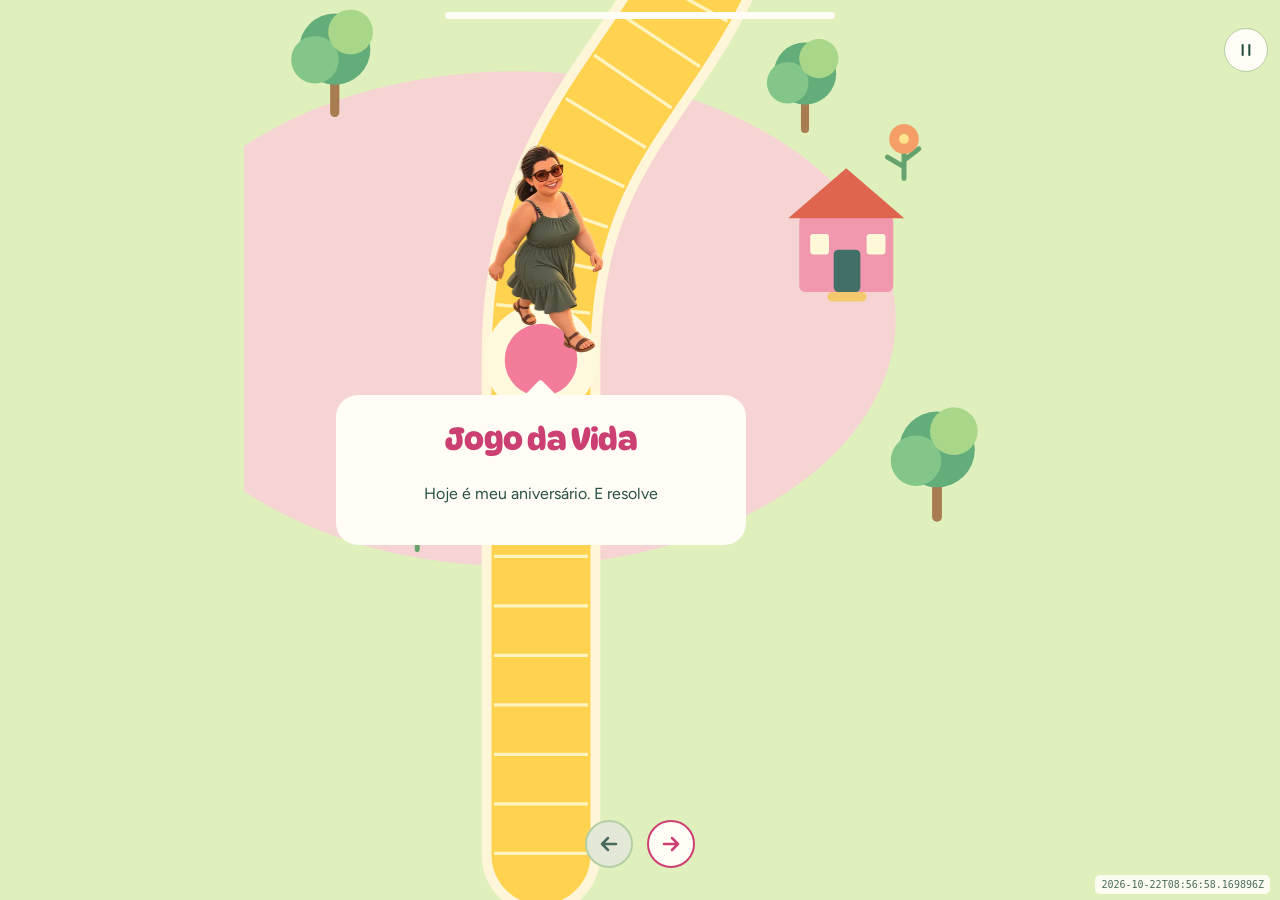
==== commit df26a17e: "Set exact approved case title: Jogo da Vida - Magnólia" ====
--- a/docs/index.html
+++ b/docs/index.html
@@ -8,4 +8,4 @@
 
   gtag('config', 'G-HTS7E9BXDD');
 </script>
-<meta charset="utf-8"><meta name="viewport" content="width=device-width,initial-scale=1"><title>Jogo da Vida</title><link rel="stylesheet" href="style.css?v=92716faf28afe22a"></head><body><main><button id="reading-playback-toggle" class="reading-playback" type="button" aria-pressed="false" aria-label="Pausar animação e pergunta automática" title="Pausar"><svg viewBox="0 0 24 24" width="20" height="20" aria-hidden="true" focusable="false"><path class="reading-pause-icon" d="M8 6v12M16 6v12"/><path class="reading-play-icon" d="m9 5 10 7-10 7Z"/></svg></button><div id="timeline-progress" class="timeline-progress" role="progressbar" aria-label="Progresso da história" aria-valuemin="0" aria-valuemax="100" aria-valuenow="0" hidden><div class="timeline-progress-track"><div class="timeline-progress-fill"></div></div></div><div class="stage" aria-label="Tabuleiro vertical de memórias"><div class="map"><svg xmlns="http://www.w3.org/2000/svg" width="480" height="5250" viewBox="0 0 480 5250" aria-hidden="true"><rect width="480" height="5250" fill="#dff0bd" /><ellipse cx="165" cy="4625" rx="230" ry="150" fill="#f7d4d4" /><ellipse cx="315" cy="4275" rx="230" ry="150" fill="#c5e9d7" /><ellipse cx="165" cy="3925" rx="230" ry="150" fill="#f9dfab" /><ellipse cx="315" cy="3575" rx="230" ry="150" fill="#d9e8cd" /><ellipse cx="165" cy="3225" rx="230" ry="150" fill="#f7d4d4" /><ellipse cx="315" cy="2875" rx="230" ry="150" fill="#c5e9d7" /><ellipse cx="165" cy="2525" rx="230" ry="150" fill="#f9dfab" /><ellipse cx="315" cy="2175" rx="230" ry="150" fill="#d9e8cd" /><ellipse cx="165" cy="1825" rx="230" ry="150" fill="#f7d4d4" /><ellipse cx="315" cy="1475" rx="230" ry="150" fill="#c5e9d7" /><ellipse cx="165" cy="1125" rx="230" ry="150" fill="#f9dfab" /><ellipse cx="315" cy="775" rx="230" ry="150" fill="#d9e8cd" /><ellipse cx="165" cy="425" rx="230" ry="150" fill="#f7d4d4" /><path d="M 180 4950 L 180 4650 C 180 4475.0 300 4475.0 300 4300 C 300 4125.0 180 4125.0 180 3950 C 180 3775.0 300 3775.0 300 3600 C 300 3425.0 180 3425.0 180 3250 C 180 3075.0 300 3075.0 300 2900 C 300 2725.0 180 2725.0 180 2550 C 180 2375.0 300 2375.0 300 2200 C 300 2025.0 180 2025.0 180 1850 C 180 1675.0 300 1675.0 300 1500 C 300 1325.0 180 1325.0 180 1150 C 180 975.0 300 975.0 300 800 C 300 625.0 180 625.0 180 450 L 180 120" fill="none" stroke="#fff6d9" stroke-width="72" stroke-linecap="round" /><path d="M 180 4950 L 180 4650 C 180 4475.0 300 4475.0 300 4300 C 300 4125.0 180 4125.0 180 3950 C 180 3775.0 300 3775.0 300 3600 C 300 3425.0 180 3425.0 180 3250 C 180 3075.0 300 3075.0 300 2900 C 300 2725.0 180 2725.0 180 2550 C 180 2375.0 300 2375.0 300 2200 C 300 2025.0 180 2025.0 180 1850 C 180 1675.0 300 1675.0 300 1500 C 300 1325.0 180 1325.0 180 1150 C 180 975.0 300 975.0 300 800 C 300 625.0 180 625.0 180 450 L 180 120" fill="none" stroke="#ffd34f" stroke-width="60" stroke-linecap="round" /><path d="M 180 4950 L 180 4650 C 180 4475.0 300 4475.0 300 4300 C 300 4125.0 180 4125.0 180 3950 C 180 3775.0 300 3775.0 300 3600 C 300 3425.0 180 3425.0 180 3250 C 180 3075.0 300 3075.0 300 2900 C 300 2725.0 180 2725.0 180 2550 C 180 2375.0 300 2375.0 300 2200 C 300 2025.0 180 2025.0 180 1850 C 180 1675.0 300 1675.0 300 1500 C 300 1325.0 180 1325.0 180 1150 C 180 975.0 300 975.0 300 800 C 300 625.0 180 625.0 180 450 L 180 120" fill="none" stroke="#fff4bf" stroke-width="57" stroke-dasharray="2 28" /><g data-scene="0" transform="translate(0 1750)"><g transform="translate(55 2750) scale(0.8)"><path d="M0 0v-33" stroke="#a87b51" stroke-width="7" stroke-linecap="round" /><circle cy="-48" r="27" fill="#62ad79" /><circle cx="-15" cy="-40" r="18" fill="#84c68a" /><circle cx="12" cy="-61" r="17" fill="#a8d78a" /></g><g transform="translate(420 2995) scale(0.85)"><path d="M0 0v-33" stroke="#a87b51" stroke-width="7" stroke-linecap="round" /><circle cy="-48" r="27" fill="#62ad79" /><circle cx="-15" cy="-40" r="18" fill="#84c68a" /><circle cx="12" cy="-61" r="17" fill="#a8d78a" /></g><g transform="translate(75 2980)"><path d="M0 0v-20m0 13-10-6m10 2 9-7" fill="none" stroke="#66a26e" stroke-width="3" stroke-linecap="round" /><circle cy="-24" r="9" fill="#f1799c" /><circle cy="-24" r="3" fill="#ffe38a" /></g><g transform="translate(400 2790)"><path d="M0 0v-20m0 13-10-6m10 2 9-7" fill="none" stroke="#66a26e" stroke-width="3" stroke-linecap="round" /><circle cy="-24" r="9" fill="#f59f68" /><circle cy="-24" r="3" fill="#ffe38a" /></g><g transform="translate(105 3015)"><path d="M0 0v-20m0 13-10-6m10 2 9-7" fill="none" stroke="#66a26e" stroke-width="3" stroke-linecap="round" /><circle cy="-24" r="9" fill="#f1799c" /><circle cy="-24" r="3" fill="#ffe38a" /></g><g transform="translate(365 2855) scale(0.95)"><rect x="-30" y="-45" width="60" height="49" rx="4" fill="#f198ae" /><path d="M-37-43 0-75 37-43Z" fill="#df654f" /><rect x="-8" y="-23" width="17" height="27" rx="3" fill="#426f68" /><rect x="-23" y="-33" width="12" height="13" rx="2" fill="#fff9d9" /><rect x="13" y="-33" width="12" height="13" rx="2" fill="#fff9d9" /><rect x="-12" y="4" width="25" height="6" rx="3" fill="#f4c96d" /></g><g transform="translate(340 2760) scale(0.7)"><path d="M0 0v-33" stroke="#a87b51" stroke-width="7" stroke-linecap="round" /><circle cy="-48" r="27" fill="#62ad79" /><circle cx="-15" cy="-40" r="18" fill="#84c68a" /><circle cx="12" cy="-61" r="17" fill="#a8d78a" /></g></g><g class="house-stop" data-go="0"><circle cx="180" cy="4650" r="34" fill="#fff9de" /><circle cx="180" cy="4650" r="22" fill="#f4b5a8" class="stop-core" /></g><g data-scene="1" transform="translate(0 1750)"><g transform="translate(55 2400) scale(0.8)"><path d="M0 0v-33" stroke="#a87b51" stroke-width="7" stroke-linecap="round" /><circle cy="-48" r="27" fill="#62ad79" /><circle cx="-15" cy="-40" r="18" fill="#84c68a" /><circle cx="12" cy="-61" r="17" fill="#a8d78a" /></g><g transform="translate(420 2645) scale(0.85)"><path d="M0 0v-33" stroke="#a87b51" stroke-width="7" stroke-linecap="round" /><circle cy="-48" r="27" fill="#62ad79" /><circle cx="-15" cy="-40" r="18" fill="#84c68a" /><circle cx="12" cy="-61" r="17" fill="#a8d78a" /></g><g transform="translate(75 2630)"><path d="M0 0v-20m0 13-10-6m10 2 9-7" fill="none" stroke="#66a26e" stroke-width="3" stroke-linecap="round" /><circle cy="-24" r="9" fill="#f1799c" /><circle cy="-24" r="3" fill="#ffe38a" /></g><g transform="translate(400 2440)"><path d="M0 0v-20m0 13-10-6m10 2 9-7" fill="none" stroke="#66a26e" stroke-width="3" stroke-linecap="round" /><circle cy="-24" r="9" fill="#f59f68" /><circle cy="-24" r="3" fill="#ffe38a" /></g><g transform="translate(105 2665)"><path d="M0 0v-20m0 13-10-6m10 2 9-7" fill="none" stroke="#66a26e" stroke-width="3" stroke-linecap="round" /><circle cy="-24" r="9" fill="#f1799c" /><circle cy="-24" r="3" fill="#ffe38a" /></g><g transform="translate(95 2505) scale(0.95)"><rect x="-30" y="-45" width="60" height="49" rx="4" fill="#ffd888" /><path d="M-37-43 0-75 37-43Z" fill="#df654f" /><rect x="-8" y="-23" width="17" height="27" rx="3" fill="#426f68" /><rect x="-23" y="-33" width="12" height="13" rx="2" fill="#fff9d9" /><rect x="13" y="-33" width="12" height="13" rx="2" fill="#fff9d9" /><rect x="-12" y="4" width="25" height="6" rx="3" fill="#f4c96d" /></g><g transform="translate(70 2410) scale(0.7)"><path d="M0 0v-33" stroke="#a87b51" stroke-width="7" stroke-linecap="round" /><circle cy="-48" r="27" fill="#62ad79" /><circle cx="-15" cy="-40" r="18" fill="#84c68a" /><circle cx="12" cy="-61" r="17" fill="#a8d78a" /></g><g transform="translate(25 2440) rotate(-5)"><rect x="-5" y="-5" width="155" height="110" rx="4" fill="#fffdf6" /><image href="assets/alagoas.webp" width="145" height="90" preserveAspectRatio="xMidYMid slice" /></g></g><g class="house-stop" data-go="1"><circle cx="300" cy="4300" r="34" fill="#fff9de" /><circle cx="300" cy="4300" r="22" fill="#f4b5a8" class="stop-core" /></g><g data-scene="2" transform="translate(0 1400)"><g transform="translate(55 2400) scale(0.8)"><path d="M0 0v-33" stroke="#a87b51" stroke-width="7" stroke-linecap="round" /><circle cy="-48" r="27" fill="#62ad79" /><circle cx="-15" cy="-40" r="18" fill="#84c68a" /><circle cx="12" cy="-61" r="17" fill="#a8d78a" /></g><g transform="translate(420 2645) scale(0.85)"><path d="M0 0v-33" stroke="#a87b51" stroke-width="7" stroke-linecap="round" /><circle cy="-48" r="27" fill="#62ad79" /><circle cx="-15" cy="-40" r="18" fill="#84c68a" /><circle cx="12" cy="-61" r="17" fill="#a8d78a" /></g><g transform="translate(75 2630)"><path d="M0 0v-20m0 13-10-6m10 2 9-7" fill="none" stroke="#66a26e" stroke-width="3" stroke-linecap="round" /><circle cy="-24" r="9" fill="#f1799c" /><circle cy="-24" r="3" fill="#ffe38a" /></g><g transform="translate(400 2440)"><path d="M0 0v-20m0 13-10-6m10 2 9-7" fill="none" stroke="#66a26e" stroke-width="3" stroke-linecap="round" /><circle cy="-24" r="9" fill="#f59f68" /><circle cy="-24" r="3" fill="#ffe38a" /></g><g transform="translate(105 2665)"><path d="M0 0v-20m0 13-10-6m10 2 9-7" fill="none" stroke="#66a26e" stroke-width="3" stroke-linecap="round" /><circle cy="-24" r="9" fill="#f1799c" /><circle cy="-24" r="3" fill="#ffe38a" /></g><g transform="translate(95 2505) scale(0.95)"><rect x="-30" y="-45" width="60" height="49" rx="4" fill="#ffd888" /><path d="M-37-43 0-75 37-43Z" fill="#df654f" /><rect x="-8" y="-23" width="17" height="27" rx="3" fill="#426f68" /><rect x="-23" y="-33" width="12" height="13" rx="2" fill="#fff9d9" /><rect x="13" y="-33" width="12" height="13" rx="2" fill="#fff9d9" /><rect x="-12" y="4" width="25" height="6" rx="3" fill="#f4c96d" /></g><g transform="translate(70 2410) scale(0.7)"><path d="M0 0v-33" stroke="#a87b51" stroke-width="7" stroke-linecap="round" /><circle cy="-48" r="27" fill="#62ad79" /><circle cx="-15" cy="-40" r="18" fill="#84c68a" /><circle cx="12" cy="-61" r="17" fill="#a8d78a" /></g></g><g class="house-stop" data-go="2"><circle cx="180" cy="3950" r="34" fill="#fff9de" /><circle cx="180" cy="3950" r="22" fill="#f4b5a8" class="stop-core" /></g><g data-scene="3" transform="translate(0 1400)"><g transform="translate(55 2050) scale(0.8)"><path d="M0 0v-33" stroke="#a87b51" stroke-width="7" stroke-linecap="round" /><circle cy="-48" r="27" fill="#62ad79" /><circle cx="-15" cy="-40" r="18" fill="#84c68a" /><circle cx="12" cy="-61" r="17" fill="#a8d78a" /></g><g transform="translate(420 2295) scale(0.85)"><path d="M0 0v-33" stroke="#a87b51" stroke-width="7" stroke-linecap="round" /><circle cy="-48" r="27" fill="#62ad79" /><circle cx="-15" cy="-40" r="18" fill="#84c68a" /><circle cx="12" cy="-61" r="17" fill="#a8d78a" /></g><g transform="translate(75 2280)"><path d="M0 0v-20m0 13-10-6m10 2 9-7" fill="none" stroke="#66a26e" stroke-width="3" stroke-linecap="round" /><circle cy="-24" r="9" fill="#f1799c" /><circle cy="-24" r="3" fill="#ffe38a" /></g><g transform="translate(400 2090)"><path d="M0 0v-20m0 13-10-6m10 2 9-7" fill="none" stroke="#66a26e" stroke-width="3" stroke-linecap="round" /><circle cy="-24" r="9" fill="#f59f68" /><circle cy="-24" r="3" fill="#ffe38a" /></g><g transform="translate(105 2315)"><path d="M0 0v-20m0 13-10-6m10 2 9-7" fill="none" stroke="#66a26e" stroke-width="3" stroke-linecap="round" /><circle cy="-24" r="9" fill="#f1799c" /><circle cy="-24" r="3" fill="#ffe38a" /></g><g transform="translate(285 2070) rotate(5)"><rect x="-5" y="-5" width="155" height="115" rx="4" fill="#fffdf6" /><image href="assets/recife.webp" width="145" height="95" preserveAspectRatio="xMidYMid slice" /></g><g transform="translate(60 2300) scale(0.62)"><rect x="-30" y="-45" width="60" height="49" rx="4" fill="#70c9b8" /><path d="M-37-43 0-75 37-43Z" fill="#df654f" /><rect x="-8" y="-23" width="17" height="27" rx="3" fill="#426f68" /><rect x="-23" y="-33" width="12" height="13" rx="2" fill="#fff9d9" /><rect x="13" y="-33" width="12" height="13" rx="2" fill="#fff9d9" /><rect x="-12" y="4" width="25" height="6" rx="3" fill="#f4c96d" /></g><g transform="translate(110 2285) scale(0.62)"><rect x="-30" y="-45" width="60" height="49" rx="4" fill="#f7a2ac" /><path d="M-37-43 0-75 37-43Z" fill="#df654f" /><rect x="-8" y="-23" width="17" height="27" rx="3" fill="#426f68" /><rect x="-23" y="-33" width="12" height="13" rx="2" fill="#fff9d9" /><rect x="13" y="-33" width="12" height="13" rx="2" fill="#fff9d9" /><rect x="-12" y="4" width="25" height="6" rx="3" fill="#f4c96d" /></g><g transform="translate(160 2300) scale(0.62)"><rect x="-30" y="-45" width="60" height="49" rx="4" fill="#f8cd76" /><path d="M-37-43 0-75 37-43Z" fill="#df654f" /><rect x="-8" y="-23" width="17" height="27" rx="3" fill="#426f68" /><rect x="-23" y="-33" width="12" height="13" rx="2" fill="#fff9d9" /><rect x="13" y="-33" width="12" height="13" rx="2" fill="#fff9d9" /><rect x="-12" y="4" width="25" height="6" rx="3" fill="#f4c96d" /></g><path d="M380 2240c-28-45 28-58 30-28 12-33 54-12 24 14l-25 25Z" fill="#ee7296" /></g><g class="house-stop" data-go="3"><circle cx="300" cy="3600" r="34" fill="#fff9de" /><circle cx="300" cy="3600" r="22" fill="#f4b5a8" class="stop-core" /></g><g data-scene="4" transform="translate(0 1050)"><g transform="translate(55 2050) scale(0.8)"><path d="M0 0v-33" stroke="#a87b51" stroke-width="7" stroke-linecap="round" /><circle cy="-48" r="27" fill="#62ad79" /><circle cx="-15" cy="-40" r="18" fill="#84c68a" /><circle cx="12" cy="-61" r="17" fill="#a8d78a" /></g><g transform="translate(420 2295) scale(0.85)"><path d="M0 0v-33" stroke="#a87b51" stroke-width="7" stroke-linecap="round" /><circle cy="-48" r="27" fill="#62ad79" /><circle cx="-15" cy="-40" r="18" fill="#84c68a" /><circle cx="12" cy="-61" r="17" fill="#a8d78a" /></g><g transform="translate(75 2280)"><path d="M0 0v-20m0 13-10-6m10 2 9-7" fill="none" stroke="#66a26e" stroke-width="3" stroke-linecap="round" /><circle cy="-24" r="9" fill="#f1799c" /><circle cy="-24" r="3" fill="#ffe38a" /></g><g transform="translate(400 2090)"><path d="M0 0v-20m0 13-10-6m10 2 9-7" fill="none" stroke="#66a26e" stroke-width="3" stroke-linecap="round" /><circle cy="-24" r="9" fill="#f59f68" /><circle cy="-24" r="3" fill="#ffe38a" /></g><g transform="translate(105 2315)"><path d="M0 0v-20m0 13-10-6m10 2 9-7" fill="none" stroke="#66a26e" stroke-width="3" stroke-linecap="round" /><circle cy="-24" r="9" fill="#f1799c" /><circle cy="-24" r="3" fill="#ffe38a" /></g><g transform="translate(60 2300) scale(0.62)"><rect x="-30" y="-45" width="60" height="49" rx="4" fill="#70c9b8" /><path d="M-37-43 0-75 37-43Z" fill="#df654f" /><rect x="-8" y="-23" width="17" height="27" rx="3" fill="#426f68" /><rect x="-23" y="-33" width="12" height="13" rx="2" fill="#fff9d9" /><rect x="13" y="-33" width="12" height="13" rx="2" fill="#fff9d9" /><rect x="-12" y="4" width="25" height="6" rx="3" fill="#f4c96d" /></g><g transform="translate(110 2285) scale(0.62)"><rect x="-30" y="-45" width="60" height="49" rx="4" fill="#f7a2ac" /><path d="M-37-43 0-75 37-43Z" fill="#df654f" /><rect x="-8" y="-23" width="17" height="27" rx="3" fill="#426f68" /><rect x="-23" y="-33" width="12" height="13" rx="2" fill="#fff9d9" /><rect x="13" y="-33" width="12" height="13" rx="2" fill="#fff9d9" /><rect x="-12" y="4" width="25" height="6" rx="3" fill="#f4c96d" /></g><g transform="translate(160 2300) scale(0.62)"><rect x="-30" y="-45" width="60" height="49" rx="4" fill="#f8cd76" /><path d="M-37-43 0-75 37-43Z" fill="#df654f" /><rect x="-8" y="-23" width="17" height="27" rx="3" fill="#426f68" /><rect x="-23" y="-33" width="12" height="13" rx="2" fill="#fff9d9" /><rect x="13" y="-33" width="12" height="13" rx="2" fill="#fff9d9" /><rect x="-12" y="4" width="25" height="6" rx="3" fill="#f4c96d" /></g><path d="M380 2240c-28-45 28-58 30-28 12-33 54-12 24 14l-25 25Z" fill="#ee7296" /></g><g class="house-stop" data-go="4"><circle cx="180" cy="3250" r="34" fill="#fff9de" /><circle cx="180" cy="3250" r="22" fill="#f4b5a8" class="stop-core" /></g><g data-scene="5" transform="translate(0 1050)"><g transform="translate(55 1700) scale(0.8)"><path d="M0 0v-33" stroke="#a87b51" stroke-width="7" stroke-linecap="round" /><circle cy="-48" r="27" fill="#62ad79" /><circle cx="-15" cy="-40" r="18" fill="#84c68a" /><circle cx="12" cy="-61" r="17" fill="#a8d78a" /></g><g transform="translate(420 1945) scale(0.85)"><path d="M0 0v-33" stroke="#a87b51" stroke-width="7" stroke-linecap="round" /><circle cy="-48" r="27" fill="#62ad79" /><circle cx="-15" cy="-40" r="18" fill="#84c68a" /><circle cx="12" cy="-61" r="17" fill="#a8d78a" /></g><g transform="translate(75 1930)"><path d="M0 0v-20m0 13-10-6m10 2 9-7" fill="none" stroke="#66a26e" stroke-width="3" stroke-linecap="round" /><circle cy="-24" r="9" fill="#f1799c" /><circle cy="-24" r="3" fill="#ffe38a" /></g><g transform="translate(400 1740)"><path d="M0 0v-20m0 13-10-6m10 2 9-7" fill="none" stroke="#66a26e" stroke-width="3" stroke-linecap="round" /><circle cy="-24" r="9" fill="#f59f68" /><circle cy="-24" r="3" fill="#ffe38a" /></g><g transform="translate(105 1965)"><path d="M0 0v-20m0 13-10-6m10 2 9-7" fill="none" stroke="#66a26e" stroke-width="3" stroke-linecap="round" /><circle cy="-24" r="9" fill="#f1799c" /><circle cy="-24" r="3" fill="#ffe38a" /></g><path d="M80 1800h80" stroke="#b5caa7" stroke-width="7" stroke-linecap="round" /></g><g class="house-stop" data-go="5"><circle cx="300" cy="2900" r="34" fill="#fff9de" /><circle cx="300" cy="2900" r="22" fill="#f4b5a8" class="stop-core" /></g><g data-scene="6" transform="translate(0 1050)"><g transform="translate(55 1350) scale(0.8)"><path d="M0 0v-33" stroke="#a87b51" stroke-width="7" stroke-linecap="round" /><circle cy="-48" r="27" fill="#62ad79" /><circle cx="-15" cy="-40" r="18" fill="#84c68a" /><circle cx="12" cy="-61" r="17" fill="#a8d78a" /></g><g transform="translate(420 1595) scale(0.85)"><path d="M0 0v-33" stroke="#a87b51" stroke-width="7" stroke-linecap="round" /><circle cy="-48" r="27" fill="#62ad79" /><circle cx="-15" cy="-40" r="18" fill="#84c68a" /><circle cx="12" cy="-61" r="17" fill="#a8d78a" /></g><g transform="translate(75 1580)"><path d="M0 0v-20m0 13-10-6m10 2 9-7" fill="none" stroke="#66a26e" stroke-width="3" stroke-linecap="round" /><circle cy="-24" r="9" fill="#f1799c" /><circle cy="-24" r="3" fill="#ffe38a" /></g><g transform="translate(400 1390)"><path d="M0 0v-20m0 13-10-6m10 2 9-7" fill="none" stroke="#66a26e" stroke-width="3" stroke-linecap="round" /><circle cy="-24" r="9" fill="#f59f68" /><circle cy="-24" r="3" fill="#ffe38a" /></g><g transform="translate(105 1615)"><path d="M0 0v-20m0 13-10-6m10 2 9-7" fill="none" stroke="#66a26e" stroke-width="3" stroke-linecap="round" /><circle cy="-24" r="9" fill="#f1799c" /><circle cy="-24" r="3" fill="#ffe38a" /></g><g transform="translate(365 1415) scale(0.8)"><rect x="-30" y="-45" width="60" height="49" rx="4" fill="#f69baf" /><path d="M-37-43 0-75 37-43Z" fill="#df654f" /><rect x="-8" y="-23" width="17" height="27" rx="3" fill="#426f68" /><rect x="-23" y="-33" width="12" height="13" rx="2" fill="#fff9d9" /><rect x="13" y="-33" width="12" height="13" rx="2" fill="#fff9d9" /><rect x="-12" y="4" width="25" height="6" rx="3" fill="#f4c96d" /></g></g><g class="house-stop" data-go="6"><circle cx="180" cy="2550" r="34" fill="#fff9de" /><circle cx="180" cy="2550" r="22" fill="#f4b5a8" class="stop-core" /></g><g data-scene="7" transform="translate(0 700)"><g transform="translate(55 1350) scale(0.8)"><path d="M0 0v-33" stroke="#a87b51" stroke-width="7" stroke-linecap="round" /><circle cy="-48" r="27" fill="#62ad79" /><circle cx="-15" cy="-40" r="18" fill="#84c68a" /><circle cx="12" cy="-61" r="17" fill="#a8d78a" /></g><g transform="translate(420 1595) scale(0.85)"><path d="M0 0v-33" stroke="#a87b51" stroke-width="7" stroke-linecap="round" /><circle cy="-48" r="27" fill="#62ad79" /><circle cx="-15" cy="-40" r="18" fill="#84c68a" /><circle cx="12" cy="-61" r="17" fill="#a8d78a" /></g><g transform="translate(75 1580)"><path d="M0 0v-20m0 13-10-6m10 2 9-7" fill="none" stroke="#66a26e" stroke-width="3" stroke-linecap="round" /><circle cy="-24" r="9" fill="#f1799c" /><circle cy="-24" r="3" fill="#ffe38a" /></g><g transform="translate(400 1390)"><path d="M0 0v-20m0 13-10-6m10 2 9-7" fill="none" stroke="#66a26e" stroke-width="3" stroke-linecap="round" /><circle cy="-24" r="9" fill="#f59f68" /><circle cy="-24" r="3" fill="#ffe38a" /></g><g transform="translate(105 1615)"><path d="M0 0v-20m0 13-10-6m10 2 9-7" fill="none" stroke="#66a26e" stroke-width="3" stroke-linecap="round" /><circle cy="-24" r="9" fill="#f1799c" /><circle cy="-24" r="3" fill="#ffe38a" /></g><g transform="translate(365 1415) scale(0.8)"><rect x="-30" y="-45" width="60" height="49" rx="4" fill="#f69baf" /><path d="M-37-43 0-75 37-43Z" fill="#df654f" /><rect x="-8" y="-23" width="17" height="27" rx="3" fill="#426f68" /><rect x="-23" y="-33" width="12" height="13" rx="2" fill="#fff9d9" /><rect x="13" y="-33" width="12" height="13" rx="2" fill="#fff9d9" /><rect x="-12" y="4" width="25" height="6" rx="3" fill="#f4c96d" /></g><image href="assets/dedey-baby.webp" x="325" y="1495" width="80" height="96" /></g><g class="house-stop" data-go="7"><circle cx="300" cy="2200" r="34" fill="#fff9de" /><circle cx="300" cy="2200" r="22" fill="#f4b5a8" class="stop-core" /></g><g data-scene="8" transform="translate(0 700)"><g transform="translate(55 1000) scale(0.8)"><path d="M0 0v-33" stroke="#a87b51" stroke-width="7" stroke-linecap="round" /><circle cy="-48" r="27" fill="#62ad79" /><circle cx="-15" cy="-40" r="18" fill="#84c68a" /><circle cx="12" cy="-61" r="17" fill="#a8d78a" /></g><g transform="translate(420 1245) scale(0.85)"><path d="M0 0v-33" stroke="#a87b51" stroke-width="7" stroke-linecap="round" /><circle cy="-48" r="27" fill="#62ad79" /><circle cx="-15" cy="-40" r="18" fill="#84c68a" /><circle cx="12" cy="-61" r="17" fill="#a8d78a" /></g><g transform="translate(75 1230)"><path d="M0 0v-20m0 13-10-6m10 2 9-7" fill="none" stroke="#66a26e" stroke-width="3" stroke-linecap="round" /><circle cy="-24" r="9" fill="#f1799c" /><circle cy="-24" r="3" fill="#ffe38a" /></g><g transform="translate(400 1040)"><path d="M0 0v-20m0 13-10-6m10 2 9-7" fill="none" stroke="#66a26e" stroke-width="3" stroke-linecap="round" /><circle cy="-24" r="9" fill="#f59f68" /><circle cy="-24" r="3" fill="#ffe38a" /></g><g transform="translate(105 1265)"><path d="M0 0v-20m0 13-10-6m10 2 9-7" fill="none" stroke="#66a26e" stroke-width="3" stroke-linecap="round" /><circle cy="-24" r="9" fill="#f1799c" /><circle cy="-24" r="3" fill="#ffe38a" /></g><g transform="translate(95 1105) scale(0.95)"><rect x="-30" y="-45" width="60" height="49" rx="4" fill="#ffd888" /><path d="M-37-43 0-75 37-43Z" fill="#df654f" /><rect x="-8" y="-23" width="17" height="27" rx="3" fill="#426f68" /><rect x="-23" y="-33" width="12" height="13" rx="2" fill="#fff9d9" /><rect x="13" y="-33" width="12" height="13" rx="2" fill="#fff9d9" /><rect x="-12" y="4" width="25" height="6" rx="3" fill="#f4c96d" /></g><g transform="translate(70 1010) scale(0.7)"><path d="M0 0v-33" stroke="#a87b51" stroke-width="7" stroke-linecap="round" /><circle cy="-48" r="27" fill="#62ad79" /><circle cx="-15" cy="-40" r="18" fill="#84c68a" /><circle cx="12" cy="-61" r="17" fill="#a8d78a" /></g></g><g class="house-stop" data-go="8"><circle cx="180" cy="1850" r="34" fill="#fff9de" /><circle cx="180" cy="1850" r="22" fill="#f4b5a8" class="stop-core" /></g><g data-scene="9" transform="translate(0 350)"><g transform="translate(55 1000) scale(0.8)"><path d="M0 0v-33" stroke="#a87b51" stroke-width="7" stroke-linecap="round" /><circle cy="-48" r="27" fill="#62ad79" /><circle cx="-15" cy="-40" r="18" fill="#84c68a" /><circle cx="12" cy="-61" r="17" fill="#a8d78a" /></g><g transform="translate(420 1245) scale(0.85)"><path d="M0 0v-33" stroke="#a87b51" stroke-width="7" stroke-linecap="round" /><circle cy="-48" r="27" fill="#62ad79" /><circle cx="-15" cy="-40" r="18" fill="#84c68a" /><circle cx="12" cy="-61" r="17" fill="#a8d78a" /></g><g transform="translate(75 1230)"><path d="M0 0v-20m0 13-10-6m10 2 9-7" fill="none" stroke="#66a26e" stroke-width="3" stroke-linecap="round" /><circle cy="-24" r="9" fill="#f1799c" /><circle cy="-24" r="3" fill="#ffe38a" /></g><g transform="translate(400 1040)"><path d="M0 0v-20m0 13-10-6m10 2 9-7" fill="none" stroke="#66a26e" stroke-width="3" stroke-linecap="round" /><circle cy="-24" r="9" fill="#f59f68" /><circle cy="-24" r="3" fill="#ffe38a" /></g><g transform="translate(105 1265)"><path d="M0 0v-20m0 13-10-6m10 2 9-7" fill="none" stroke="#66a26e" stroke-width="3" stroke-linecap="round" /><circle cy="-24" r="9" fill="#f1799c" /><circle cy="-24" r="3" fill="#ffe38a" /></g><g transform="translate(95 1105) scale(0.95)"><rect x="-30" y="-45" width="60" height="49" rx="4" fill="#ffd888" /><path d="M-37-43 0-75 37-43Z" fill="#df654f" /><rect x="-8" y="-23" width="17" height="27" rx="3" fill="#426f68" /><rect x="-23" y="-33" width="12" height="13" rx="2" fill="#fff9d9" /><rect x="13" y="-33" width="12" height="13" rx="2" fill="#fff9d9" /><rect x="-12" y="4" width="25" height="6" rx="3" fill="#f4c96d" /></g><g transform="translate(70 1010) scale(0.7)"><path d="M0 0v-33" stroke="#a87b51" stroke-width="7" stroke-linecap="round" /><circle cy="-48" r="27" fill="#62ad79" /><circle cx="-15" cy="-40" r="18" fill="#84c68a" /><circle cx="12" cy="-61" r="17" fill="#a8d78a" /></g></g><g class="house-stop" data-go="9"><circle cx="300" cy="1500" r="34" fill="#fff9de" /><circle cx="300" cy="1500" r="22" fill="#f4b5a8" class="stop-core" /></g><g data-scene="10" transform="translate(0 0)"><g transform="translate(55 1000) scale(0.8)"><path d="M0 0v-33" stroke="#a87b51" stroke-width="7" stroke-linecap="round" /><circle cy="-48" r="27" fill="#62ad79" /><circle cx="-15" cy="-40" r="18" fill="#84c68a" /><circle cx="12" cy="-61" r="17" fill="#a8d78a" /></g><g transform="translate(420 1245) scale(0.85)"><path d="M0 0v-33" stroke="#a87b51" stroke-width="7" stroke-linecap="round" /><circle cy="-48" r="27" fill="#62ad79" /><circle cx="-15" cy="-40" r="18" fill="#84c68a" /><circle cx="12" cy="-61" r="17" fill="#a8d78a" /></g><g transform="translate(75 1230)"><path d="M0 0v-20m0 13-10-6m10 2 9-7" fill="none" stroke="#66a26e" stroke-width="3" stroke-linecap="round" /><circle cy="-24" r="9" fill="#f1799c" /><circle cy="-24" r="3" fill="#ffe38a" /></g><g transform="translate(400 1040)"><path d="M0 0v-20m0 13-10-6m10 2 9-7" fill="none" stroke="#66a26e" stroke-width="3" stroke-linecap="round" /><circle cy="-24" r="9" fill="#f59f68" /><circle cy="-24" r="3" fill="#ffe38a" /></g><g transform="translate(105 1265)"><path d="M0 0v-20m0 13-10-6m10 2 9-7" fill="none" stroke="#66a26e" stroke-width="3" stroke-linecap="round" /><circle cy="-24" r="9" fill="#f1799c" /><circle cy="-24" r="3" fill="#ffe38a" /></g><g transform="translate(95 1105) scale(0.95)"><rect x="-30" y="-45" width="60" height="49" rx="4" fill="#ffd888" /><path d="M-37-43 0-75 37-43Z" fill="#df654f" /><rect x="-8" y="-23" width="17" height="27" rx="3" fill="#426f68" /><rect x="-23" y="-33" width="12" height="13" rx="2" fill="#fff9d9" /><rect x="13" y="-33" width="12" height="13" rx="2" fill="#fff9d9" /><rect x="-12" y="4" width="25" height="6" rx="3" fill="#f4c96d" /></g><g transform="translate(70 1010) scale(0.7)"><path d="M0 0v-33" stroke="#a87b51" stroke-width="7" stroke-linecap="round" /><circle cy="-48" r="27" fill="#62ad79" /><circle cx="-15" cy="-40" r="18" fill="#84c68a" /><circle cx="12" cy="-61" r="17" fill="#a8d78a" /></g></g><g class="house-stop" data-go="10"><circle cx="180" cy="1150" r="34" fill="#fff9de" /><circle cx="180" cy="1150" r="22" fill="#f4b5a8" class="stop-core" /></g><g data-scene="11" transform="translate(0 0)"><g transform="translate(55 650) scale(0.8)"><path d="M0 0v-33" stroke="#a87b51" stroke-width="7" stroke-linecap="round" /><circle cy="-48" r="27" fill="#62ad79" /><circle cx="-15" cy="-40" r="18" fill="#84c68a" /><circle cx="12" cy="-61" r="17" fill="#a8d78a" /></g><g transform="translate(420 895) scale(0.85)"><path d="M0 0v-33" stroke="#a87b51" stroke-width="7" stroke-linecap="round" /><circle cy="-48" r="27" fill="#62ad79" /><circle cx="-15" cy="-40" r="18" fill="#84c68a" /><circle cx="12" cy="-61" r="17" fill="#a8d78a" /></g><g transform="translate(75 880)"><path d="M0 0v-20m0 13-10-6m10 2 9-7" fill="none" stroke="#66a26e" stroke-width="3" stroke-linecap="round" /><circle cy="-24" r="9" fill="#f1799c" /><circle cy="-24" r="3" fill="#ffe38a" /></g><g transform="translate(400 690)"><path d="M0 0v-20m0 13-10-6m10 2 9-7" fill="none" stroke="#66a26e" stroke-width="3" stroke-linecap="round" /><circle cy="-24" r="9" fill="#f59f68" /><circle cy="-24" r="3" fill="#ffe38a" /></g><g transform="translate(105 915)"><path d="M0 0v-20m0 13-10-6m10 2 9-7" fill="none" stroke="#66a26e" stroke-width="3" stroke-linecap="round" /><circle cy="-24" r="9" fill="#f1799c" /><circle cy="-24" r="3" fill="#ffe38a" /></g><g transform="translate(365 750)"><rect x="-38" y="-60" width="76" height="67" rx="6" fill="#fffdf5" /><path d="M-45-61h90" stroke="#71bfae" stroke-width="9" stroke-linecap="round" /><path d="M0-51v22m-11-11h22" stroke="#ee7296" stroke-width="6" /><rect x="-10" y="-14" width="20" height="21" rx="2" fill="#6baea5" /></g></g><g class="house-stop" data-go="11"><circle cx="300" cy="800" r="34" fill="#fff9de" /><circle cx="300" cy="800" r="22" fill="#f4b5a8" class="stop-core" /></g><g data-scene="12" transform="translate(0 0)"><g transform="translate(55 300) scale(0.8)"><path d="M0 0v-33" stroke="#a87b51" stroke-width="7" stroke-linecap="round" /><circle cy="-48" r="27" fill="#62ad79" /><circle cx="-15" cy="-40" r="18" fill="#84c68a" /><circle cx="12" cy="-61" r="17" fill="#a8d78a" /></g><g transform="translate(420 545) scale(0.85)"><path d="M0 0v-33" stroke="#a87b51" stroke-width="7" stroke-linecap="round" /><circle cy="-48" r="27" fill="#62ad79" /><circle cx="-15" cy="-40" r="18" fill="#84c68a" /><circle cx="12" cy="-61" r="17" fill="#a8d78a" /></g><g transform="translate(75 530)"><path d="M0 0v-20m0 13-10-6m10 2 9-7" fill="none" stroke="#66a26e" stroke-width="3" stroke-linecap="round" /><circle cy="-24" r="9" fill="#f1799c" /><circle cy="-24" r="3" fill="#ffe38a" /></g><g transform="translate(400 340)"><path d="M0 0v-20m0 13-10-6m10 2 9-7" fill="none" stroke="#66a26e" stroke-width="3" stroke-linecap="round" /><circle cy="-24" r="9" fill="#f59f68" /><circle cy="-24" r="3" fill="#ffe38a" /></g><g transform="translate(105 565)"><path d="M0 0v-20m0 13-10-6m10 2 9-7" fill="none" stroke="#66a26e" stroke-width="3" stroke-linecap="round" /><circle cy="-24" r="9" fill="#f1799c" /><circle cy="-24" r="3" fill="#ffe38a" /></g><g transform="translate(95 405) scale(0.95)"><rect x="-30" y="-45" width="60" height="49" rx="4" fill="#f29d7c" /><path d="M-37-43 0-75 37-43Z" fill="#df654f" /><rect x="-8" y="-23" width="17" height="27" rx="3" fill="#426f68" /><rect x="-23" y="-33" width="12" height="13" rx="2" fill="#fff9d9" /><rect x="13" y="-33" width="12" height="13" rx="2" fill="#fff9d9" /><rect x="-12" y="4" width="25" height="6" rx="3" fill="#f4c96d" /></g><g transform="translate(70 310) scale(0.7)"><path d="M0 0v-33" stroke="#a87b51" stroke-width="7" stroke-linecap="round" /><circle cy="-48" r="27" fill="#62ad79" /><circle cx="-15" cy="-40" r="18" fill="#84c68a" /><circle cx="12" cy="-61" r="17" fill="#a8d78a" /></g></g><g class="house-stop" data-go="12"><circle cx="180" cy="450" r="34" fill="#fff9de" /><circle cx="180" cy="450" r="22" fill="#f4b5a8" class="stop-core" /></g></svg></div><img id="avatar" class="avatar" src="assets/mag.webp" alt="Personagem ilustrada de Magnolia" role="button" tabindex="0" draggable="false" width="144" height="184"></div><article class="retained-story" id="retained-story" aria-label="História desta memória" hidden><div class="bubble-content" id="retained-content" role="region" aria-label="Texto desta memória" tabindex="0"></div></article><article class="bubble" aria-label="Memória desta casa"><div class="bubble-content" id="memoryContent" role="region" aria-label="Texto desta memória" tabindex="0" aria-live="polite"><h1>Jogo da Vida</h1><p>Hoje é meu aniversário. E resolveram transformar minha vida num jogo! </p></div></article><nav class="timeline-navigation" aria-label="Navegar pela história"><button id="timeline-prev" type="button" aria-label="Voltar à memória anterior" title="Voltar" disabled><svg viewBox="0 0 24 24" width="24" height="24" aria-hidden="true" focusable="false"><path d="M19 12H5m6-6-6 6 6 6"/></svg></button><button id="timeline-next" type="button" aria-label="Avançar para a próxima memória" title="Avançar"><svg viewBox="0 0 24 24" width="24" height="24" aria-hidden="true" focusable="false"><path d="M5 12h14m-6-6 6 6-6 6"/></svg></button><button id="timeline-restart" class="timeline-restart" type="button" hidden>Recomeçar</button></nav><noscript><p>Ative JavaScript para percorrer as memórias.</p></noscript></main><script src="content.js?v=a5a12c2e4d4c23ad"></script><script src="story-playback.js?v=d49dbb634e176d20"></script><script src="app.js?v=b576ec9023b92835"></script><time id="app-version" class="app-version" datetime="2026-10-22T08:44:25.034736Z" aria-label="Versão da aplicação em UTC">2026-10-22T08:44:25.034736Z</time></body></html>+<meta charset="utf-8"><meta name="viewport" content="width=device-width,initial-scale=1"><title>Jogo da Vida</title><link rel="stylesheet" href="style.css?v=92716faf28afe22a"></head><body><main><button id="reading-playback-toggle" class="reading-playback" type="button" aria-pressed="false" aria-label="Pausar animação e pergunta automática" title="Pausar"><svg viewBox="0 0 24 24" width="20" height="20" aria-hidden="true" focusable="false"><path class="reading-pause-icon" d="M8 6v12M16 6v12"/><path class="reading-play-icon" d="m9 5 10 7-10 7Z"/></svg></button><div id="timeline-progress" class="timeline-progress" role="progressbar" aria-label="Progresso da história" aria-valuemin="0" aria-valuemax="100" aria-valuenow="0" hidden><div class="timeline-progress-track"><div class="timeline-progress-fill"></div></div></div><div class="stage" aria-label="Tabuleiro vertical de memórias"><div class="map"><svg xmlns="http://www.w3.org/2000/svg" width="480" height="5250" viewBox="0 0 480 5250" aria-hidden="true"><rect width="480" height="5250" fill="#dff0bd" /><ellipse cx="165" cy="4625" rx="230" ry="150" fill="#f7d4d4" /><ellipse cx="315" cy="4275" rx="230" ry="150" fill="#c5e9d7" /><ellipse cx="165" cy="3925" rx="230" ry="150" fill="#f9dfab" /><ellipse cx="315" cy="3575" rx="230" ry="150" fill="#d9e8cd" /><ellipse cx="165" cy="3225" rx="230" ry="150" fill="#f7d4d4" /><ellipse cx="315" cy="2875" rx="230" ry="150" fill="#c5e9d7" /><ellipse cx="165" cy="2525" rx="230" ry="150" fill="#f9dfab" /><ellipse cx="315" cy="2175" rx="230" ry="150" fill="#d9e8cd" /><ellipse cx="165" cy="1825" rx="230" ry="150" fill="#f7d4d4" /><ellipse cx="315" cy="1475" rx="230" ry="150" fill="#c5e9d7" /><ellipse cx="165" cy="1125" rx="230" ry="150" fill="#f9dfab" /><ellipse cx="315" cy="775" rx="230" ry="150" fill="#d9e8cd" /><ellipse cx="165" cy="425" rx="230" ry="150" fill="#f7d4d4" /><path d="M 180 4950 L 180 4650 C 180 4475.0 300 4475.0 300 4300 C 300 4125.0 180 4125.0 180 3950 C 180 3775.0 300 3775.0 300 3600 C 300 3425.0 180 3425.0 180 3250 C 180 3075.0 300 3075.0 300 2900 C 300 2725.0 180 2725.0 180 2550 C 180 2375.0 300 2375.0 300 2200 C 300 2025.0 180 2025.0 180 1850 C 180 1675.0 300 1675.0 300 1500 C 300 1325.0 180 1325.0 180 1150 C 180 975.0 300 975.0 300 800 C 300 625.0 180 625.0 180 450 L 180 120" fill="none" stroke="#fff6d9" stroke-width="72" stroke-linecap="round" /><path d="M 180 4950 L 180 4650 C 180 4475.0 300 4475.0 300 4300 C 300 4125.0 180 4125.0 180 3950 C 180 3775.0 300 3775.0 300 3600 C 300 3425.0 180 3425.0 180 3250 C 180 3075.0 300 3075.0 300 2900 C 300 2725.0 180 2725.0 180 2550 C 180 2375.0 300 2375.0 300 2200 C 300 2025.0 180 2025.0 180 1850 C 180 1675.0 300 1675.0 300 1500 C 300 1325.0 180 1325.0 180 1150 C 180 975.0 300 975.0 300 800 C 300 625.0 180 625.0 180 450 L 180 120" fill="none" stroke="#ffd34f" stroke-width="60" stroke-linecap="round" /><path d="M 180 4950 L 180 4650 C 180 4475.0 300 4475.0 300 4300 C 300 4125.0 180 4125.0 180 3950 C 180 3775.0 300 3775.0 300 3600 C 300 3425.0 180 3425.0 180 3250 C 180 3075.0 300 3075.0 300 2900 C 300 2725.0 180 2725.0 180 2550 C 180 2375.0 300 2375.0 300 2200 C 300 2025.0 180 2025.0 180 1850 C 180 1675.0 300 1675.0 300 1500 C 300 1325.0 180 1325.0 180 1150 C 180 975.0 300 975.0 300 800 C 300 625.0 180 625.0 180 450 L 180 120" fill="none" stroke="#fff4bf" stroke-width="57" stroke-dasharray="2 28" /><g data-scene="0" transform="translate(0 1750)"><g transform="translate(55 2750) scale(0.8)"><path d="M0 0v-33" stroke="#a87b51" stroke-width="7" stroke-linecap="round" /><circle cy="-48" r="27" fill="#62ad79" /><circle cx="-15" cy="-40" r="18" fill="#84c68a" /><circle cx="12" cy="-61" r="17" fill="#a8d78a" /></g><g transform="translate(420 2995) scale(0.85)"><path d="M0 0v-33" stroke="#a87b51" stroke-width="7" stroke-linecap="round" /><circle cy="-48" r="27" fill="#62ad79" /><circle cx="-15" cy="-40" r="18" fill="#84c68a" /><circle cx="12" cy="-61" r="17" fill="#a8d78a" /></g><g transform="translate(75 2980)"><path d="M0 0v-20m0 13-10-6m10 2 9-7" fill="none" stroke="#66a26e" stroke-width="3" stroke-linecap="round" /><circle cy="-24" r="9" fill="#f1799c" /><circle cy="-24" r="3" fill="#ffe38a" /></g><g transform="translate(400 2790)"><path d="M0 0v-20m0 13-10-6m10 2 9-7" fill="none" stroke="#66a26e" stroke-width="3" stroke-linecap="round" /><circle cy="-24" r="9" fill="#f59f68" /><circle cy="-24" r="3" fill="#ffe38a" /></g><g transform="translate(105 3015)"><path d="M0 0v-20m0 13-10-6m10 2 9-7" fill="none" stroke="#66a26e" stroke-width="3" stroke-linecap="round" /><circle cy="-24" r="9" fill="#f1799c" /><circle cy="-24" r="3" fill="#ffe38a" /></g><g transform="translate(365 2855) scale(0.95)"><rect x="-30" y="-45" width="60" height="49" rx="4" fill="#f198ae" /><path d="M-37-43 0-75 37-43Z" fill="#df654f" /><rect x="-8" y="-23" width="17" height="27" rx="3" fill="#426f68" /><rect x="-23" y="-33" width="12" height="13" rx="2" fill="#fff9d9" /><rect x="13" y="-33" width="12" height="13" rx="2" fill="#fff9d9" /><rect x="-12" y="4" width="25" height="6" rx="3" fill="#f4c96d" /></g><g transform="translate(340 2760) scale(0.7)"><path d="M0 0v-33" stroke="#a87b51" stroke-width="7" stroke-linecap="round" /><circle cy="-48" r="27" fill="#62ad79" /><circle cx="-15" cy="-40" r="18" fill="#84c68a" /><circle cx="12" cy="-61" r="17" fill="#a8d78a" /></g></g><g class="house-stop" data-go="0"><circle cx="180" cy="4650" r="34" fill="#fff9de" /><circle cx="180" cy="4650" r="22" fill="#f4b5a8" class="stop-core" /></g><g data-scene="1" transform="translate(0 1750)"><g transform="translate(55 2400) scale(0.8)"><path d="M0 0v-33" stroke="#a87b51" stroke-width="7" stroke-linecap="round" /><circle cy="-48" r="27" fill="#62ad79" /><circle cx="-15" cy="-40" r="18" fill="#84c68a" /><circle cx="12" cy="-61" r="17" fill="#a8d78a" /></g><g transform="translate(420 2645) scale(0.85)"><path d="M0 0v-33" stroke="#a87b51" stroke-width="7" stroke-linecap="round" /><circle cy="-48" r="27" fill="#62ad79" /><circle cx="-15" cy="-40" r="18" fill="#84c68a" /><circle cx="12" cy="-61" r="17" fill="#a8d78a" /></g><g transform="translate(75 2630)"><path d="M0 0v-20m0 13-10-6m10 2 9-7" fill="none" stroke="#66a26e" stroke-width="3" stroke-linecap="round" /><circle cy="-24" r="9" fill="#f1799c" /><circle cy="-24" r="3" fill="#ffe38a" /></g><g transform="translate(400 2440)"><path d="M0 0v-20m0 13-10-6m10 2 9-7" fill="none" stroke="#66a26e" stroke-width="3" stroke-linecap="round" /><circle cy="-24" r="9" fill="#f59f68" /><circle cy="-24" r="3" fill="#ffe38a" /></g><g transform="translate(105 2665)"><path d="M0 0v-20m0 13-10-6m10 2 9-7" fill="none" stroke="#66a26e" stroke-width="3" stroke-linecap="round" /><circle cy="-24" r="9" fill="#f1799c" /><circle cy="-24" r="3" fill="#ffe38a" /></g><g transform="translate(95 2505) scale(0.95)"><rect x="-30" y="-45" width="60" height="49" rx="4" fill="#ffd888" /><path d="M-37-43 0-75 37-43Z" fill="#df654f" /><rect x="-8" y="-23" width="17" height="27" rx="3" fill="#426f68" /><rect x="-23" y="-33" width="12" height="13" rx="2" fill="#fff9d9" /><rect x="13" y="-33" width="12" height="13" rx="2" fill="#fff9d9" /><rect x="-12" y="4" width="25" height="6" rx="3" fill="#f4c96d" /></g><g transform="translate(70 2410) scale(0.7)"><path d="M0 0v-33" stroke="#a87b51" stroke-width="7" stroke-linecap="round" /><circle cy="-48" r="27" fill="#62ad79" /><circle cx="-15" cy="-40" r="18" fill="#84c68a" /><circle cx="12" cy="-61" r="17" fill="#a8d78a" /></g><g transform="translate(25 2440) rotate(-5)"><rect x="-5" y="-5" width="155" height="110" rx="4" fill="#fffdf6" /><image href="assets/alagoas.webp" width="145" height="90" preserveAspectRatio="xMidYMid slice" /></g></g><g class="house-stop" data-go="1"><circle cx="300" cy="4300" r="34" fill="#fff9de" /><circle cx="300" cy="4300" r="22" fill="#f4b5a8" class="stop-core" /></g><g data-scene="2" transform="translate(0 1400)"><g transform="translate(55 2400) scale(0.8)"><path d="M0 0v-33" stroke="#a87b51" stroke-width="7" stroke-linecap="round" /><circle cy="-48" r="27" fill="#62ad79" /><circle cx="-15" cy="-40" r="18" fill="#84c68a" /><circle cx="12" cy="-61" r="17" fill="#a8d78a" /></g><g transform="translate(420 2645) scale(0.85)"><path d="M0 0v-33" stroke="#a87b51" stroke-width="7" stroke-linecap="round" /><circle cy="-48" r="27" fill="#62ad79" /><circle cx="-15" cy="-40" r="18" fill="#84c68a" /><circle cx="12" cy="-61" r="17" fill="#a8d78a" /></g><g transform="translate(75 2630)"><path d="M0 0v-20m0 13-10-6m10 2 9-7" fill="none" stroke="#66a26e" stroke-width="3" stroke-linecap="round" /><circle cy="-24" r="9" fill="#f1799c" /><circle cy="-24" r="3" fill="#ffe38a" /></g><g transform="translate(400 2440)"><path d="M0 0v-20m0 13-10-6m10 2 9-7" fill="none" stroke="#66a26e" stroke-width="3" stroke-linecap="round" /><circle cy="-24" r="9" fill="#f59f68" /><circle cy="-24" r="3" fill="#ffe38a" /></g><g transform="translate(105 2665)"><path d="M0 0v-20m0 13-10-6m10 2 9-7" fill="none" stroke="#66a26e" stroke-width="3" stroke-linecap="round" /><circle cy="-24" r="9" fill="#f1799c" /><circle cy="-24" r="3" fill="#ffe38a" /></g><g transform="translate(95 2505) scale(0.95)"><rect x="-30" y="-45" width="60" height="49" rx="4" fill="#ffd888" /><path d="M-37-43 0-75 37-43Z" fill="#df654f" /><rect x="-8" y="-23" width="17" height="27" rx="3" fill="#426f68" /><rect x="-23" y="-33" width="12" height="13" rx="2" fill="#fff9d9" /><rect x="13" y="-33" width="12" height="13" rx="2" fill="#fff9d9" /><rect x="-12" y="4" width="25" height="6" rx="3" fill="#f4c96d" /></g><g transform="translate(70 2410) scale(0.7)"><path d="M0 0v-33" stroke="#a87b51" stroke-width="7" stroke-linecap="round" /><circle cy="-48" r="27" fill="#62ad79" /><circle cx="-15" cy="-40" r="18" fill="#84c68a" /><circle cx="12" cy="-61" r="17" fill="#a8d78a" /></g></g><g class="house-stop" data-go="2"><circle cx="180" cy="3950" r="34" fill="#fff9de" /><circle cx="180" cy="3950" r="22" fill="#f4b5a8" class="stop-core" /></g><g data-scene="3" transform="translate(0 1400)"><g transform="translate(55 2050) scale(0.8)"><path d="M0 0v-33" stroke="#a87b51" stroke-width="7" stroke-linecap="round" /><circle cy="-48" r="27" fill="#62ad79" /><circle cx="-15" cy="-40" r="18" fill="#84c68a" /><circle cx="12" cy="-61" r="17" fill="#a8d78a" /></g><g transform="translate(420 2295) scale(0.85)"><path d="M0 0v-33" stroke="#a87b51" stroke-width="7" stroke-linecap="round" /><circle cy="-48" r="27" fill="#62ad79" /><circle cx="-15" cy="-40" r="18" fill="#84c68a" /><circle cx="12" cy="-61" r="17" fill="#a8d78a" /></g><g transform="translate(75 2280)"><path d="M0 0v-20m0 13-10-6m10 2 9-7" fill="none" stroke="#66a26e" stroke-width="3" stroke-linecap="round" /><circle cy="-24" r="9" fill="#f1799c" /><circle cy="-24" r="3" fill="#ffe38a" /></g><g transform="translate(400 2090)"><path d="M0 0v-20m0 13-10-6m10 2 9-7" fill="none" stroke="#66a26e" stroke-width="3" stroke-linecap="round" /><circle cy="-24" r="9" fill="#f59f68" /><circle cy="-24" r="3" fill="#ffe38a" /></g><g transform="translate(105 2315)"><path d="M0 0v-20m0 13-10-6m10 2 9-7" fill="none" stroke="#66a26e" stroke-width="3" stroke-linecap="round" /><circle cy="-24" r="9" fill="#f1799c" /><circle cy="-24" r="3" fill="#ffe38a" /></g><g transform="translate(285 2070) rotate(5)"><rect x="-5" y="-5" width="155" height="115" rx="4" fill="#fffdf6" /><image href="assets/recife.webp" width="145" height="95" preserveAspectRatio="xMidYMid slice" /></g><g transform="translate(60 2300) scale(0.62)"><rect x="-30" y="-45" width="60" height="49" rx="4" fill="#70c9b8" /><path d="M-37-43 0-75 37-43Z" fill="#df654f" /><rect x="-8" y="-23" width="17" height="27" rx="3" fill="#426f68" /><rect x="-23" y="-33" width="12" height="13" rx="2" fill="#fff9d9" /><rect x="13" y="-33" width="12" height="13" rx="2" fill="#fff9d9" /><rect x="-12" y="4" width="25" height="6" rx="3" fill="#f4c96d" /></g><g transform="translate(110 2285) scale(0.62)"><rect x="-30" y="-45" width="60" height="49" rx="4" fill="#f7a2ac" /><path d="M-37-43 0-75 37-43Z" fill="#df654f" /><rect x="-8" y="-23" width="17" height="27" rx="3" fill="#426f68" /><rect x="-23" y="-33" width="12" height="13" rx="2" fill="#fff9d9" /><rect x="13" y="-33" width="12" height="13" rx="2" fill="#fff9d9" /><rect x="-12" y="4" width="25" height="6" rx="3" fill="#f4c96d" /></g><g transform="translate(160 2300) scale(0.62)"><rect x="-30" y="-45" width="60" height="49" rx="4" fill="#f8cd76" /><path d="M-37-43 0-75 37-43Z" fill="#df654f" /><rect x="-8" y="-23" width="17" height="27" rx="3" fill="#426f68" /><rect x="-23" y="-33" width="12" height="13" rx="2" fill="#fff9d9" /><rect x="13" y="-33" width="12" height="13" rx="2" fill="#fff9d9" /><rect x="-12" y="4" width="25" height="6" rx="3" fill="#f4c96d" /></g><path d="M380 2240c-28-45 28-58 30-28 12-33 54-12 24 14l-25 25Z" fill="#ee7296" /></g><g class="house-stop" data-go="3"><circle cx="300" cy="3600" r="34" fill="#fff9de" /><circle cx="300" cy="3600" r="22" fill="#f4b5a8" class="stop-core" /></g><g data-scene="4" transform="translate(0 1050)"><g transform="translate(55 2050) scale(0.8)"><path d="M0 0v-33" stroke="#a87b51" stroke-width="7" stroke-linecap="round" /><circle cy="-48" r="27" fill="#62ad79" /><circle cx="-15" cy="-40" r="18" fill="#84c68a" /><circle cx="12" cy="-61" r="17" fill="#a8d78a" /></g><g transform="translate(420 2295) scale(0.85)"><path d="M0 0v-33" stroke="#a87b51" stroke-width="7" stroke-linecap="round" /><circle cy="-48" r="27" fill="#62ad79" /><circle cx="-15" cy="-40" r="18" fill="#84c68a" /><circle cx="12" cy="-61" r="17" fill="#a8d78a" /></g><g transform="translate(75 2280)"><path d="M0 0v-20m0 13-10-6m10 2 9-7" fill="none" stroke="#66a26e" stroke-width="3" stroke-linecap="round" /><circle cy="-24" r="9" fill="#f1799c" /><circle cy="-24" r="3" fill="#ffe38a" /></g><g transform="translate(400 2090)"><path d="M0 0v-20m0 13-10-6m10 2 9-7" fill="none" stroke="#66a26e" stroke-width="3" stroke-linecap="round" /><circle cy="-24" r="9" fill="#f59f68" /><circle cy="-24" r="3" fill="#ffe38a" /></g><g transform="translate(105 2315)"><path d="M0 0v-20m0 13-10-6m10 2 9-7" fill="none" stroke="#66a26e" stroke-width="3" stroke-linecap="round" /><circle cy="-24" r="9" fill="#f1799c" /><circle cy="-24" r="3" fill="#ffe38a" /></g><g transform="translate(60 2300) scale(0.62)"><rect x="-30" y="-45" width="60" height="49" rx="4" fill="#70c9b8" /><path d="M-37-43 0-75 37-43Z" fill="#df654f" /><rect x="-8" y="-23" width="17" height="27" rx="3" fill="#426f68" /><rect x="-23" y="-33" width="12" height="13" rx="2" fill="#fff9d9" /><rect x="13" y="-33" width="12" height="13" rx="2" fill="#fff9d9" /><rect x="-12" y="4" width="25" height="6" rx="3" fill="#f4c96d" /></g><g transform="translate(110 2285) scale(0.62)"><rect x="-30" y="-45" width="60" height="49" rx="4" fill="#f7a2ac" /><path d="M-37-43 0-75 37-43Z" fill="#df654f" /><rect x="-8" y="-23" width="17" height="27" rx="3" fill="#426f68" /><rect x="-23" y="-33" width="12" height="13" rx="2" fill="#fff9d9" /><rect x="13" y="-33" width="12" height="13" rx="2" fill="#fff9d9" /><rect x="-12" y="4" width="25" height="6" rx="3" fill="#f4c96d" /></g><g transform="translate(160 2300) scale(0.62)"><rect x="-30" y="-45" width="60" height="49" rx="4" fill="#f8cd76" /><path d="M-37-43 0-75 37-43Z" fill="#df654f" /><rect x="-8" y="-23" width="17" height="27" rx="3" fill="#426f68" /><rect x="-23" y="-33" width="12" height="13" rx="2" fill="#fff9d9" /><rect x="13" y="-33" width="12" height="13" rx="2" fill="#fff9d9" /><rect x="-12" y="4" width="25" height="6" rx="3" fill="#f4c96d" /></g><path d="M380 2240c-28-45 28-58 30-28 12-33 54-12 24 14l-25 25Z" fill="#ee7296" /></g><g class="house-stop" data-go="4"><circle cx="180" cy="3250" r="34" fill="#fff9de" /><circle cx="180" cy="3250" r="22" fill="#f4b5a8" class="stop-core" /></g><g data-scene="5" transform="translate(0 1050)"><g transform="translate(55 1700) scale(0.8)"><path d="M0 0v-33" stroke="#a87b51" stroke-width="7" stroke-linecap="round" /><circle cy="-48" r="27" fill="#62ad79" /><circle cx="-15" cy="-40" r="18" fill="#84c68a" /><circle cx="12" cy="-61" r="17" fill="#a8d78a" /></g><g transform="translate(420 1945) scale(0.85)"><path d="M0 0v-33" stroke="#a87b51" stroke-width="7" stroke-linecap="round" /><circle cy="-48" r="27" fill="#62ad79" /><circle cx="-15" cy="-40" r="18" fill="#84c68a" /><circle cx="12" cy="-61" r="17" fill="#a8d78a" /></g><g transform="translate(75 1930)"><path d="M0 0v-20m0 13-10-6m10 2 9-7" fill="none" stroke="#66a26e" stroke-width="3" stroke-linecap="round" /><circle cy="-24" r="9" fill="#f1799c" /><circle cy="-24" r="3" fill="#ffe38a" /></g><g transform="translate(400 1740)"><path d="M0 0v-20m0 13-10-6m10 2 9-7" fill="none" stroke="#66a26e" stroke-width="3" stroke-linecap="round" /><circle cy="-24" r="9" fill="#f59f68" /><circle cy="-24" r="3" fill="#ffe38a" /></g><g transform="translate(105 1965)"><path d="M0 0v-20m0 13-10-6m10 2 9-7" fill="none" stroke="#66a26e" stroke-width="3" stroke-linecap="round" /><circle cy="-24" r="9" fill="#f1799c" /><circle cy="-24" r="3" fill="#ffe38a" /></g><path d="M80 1800h80" stroke="#b5caa7" stroke-width="7" stroke-linecap="round" /></g><g class="house-stop" data-go="5"><circle cx="300" cy="2900" r="34" fill="#fff9de" /><circle cx="300" cy="2900" r="22" fill="#f4b5a8" class="stop-core" /></g><g data-scene="6" transform="translate(0 1050)"><g transform="translate(55 1350) scale(0.8)"><path d="M0 0v-33" stroke="#a87b51" stroke-width="7" stroke-linecap="round" /><circle cy="-48" r="27" fill="#62ad79" /><circle cx="-15" cy="-40" r="18" fill="#84c68a" /><circle cx="12" cy="-61" r="17" fill="#a8d78a" /></g><g transform="translate(420 1595) scale(0.85)"><path d="M0 0v-33" stroke="#a87b51" stroke-width="7" stroke-linecap="round" /><circle cy="-48" r="27" fill="#62ad79" /><circle cx="-15" cy="-40" r="18" fill="#84c68a" /><circle cx="12" cy="-61" r="17" fill="#a8d78a" /></g><g transform="translate(75 1580)"><path d="M0 0v-20m0 13-10-6m10 2 9-7" fill="none" stroke="#66a26e" stroke-width="3" stroke-linecap="round" /><circle cy="-24" r="9" fill="#f1799c" /><circle cy="-24" r="3" fill="#ffe38a" /></g><g transform="translate(400 1390)"><path d="M0 0v-20m0 13-10-6m10 2 9-7" fill="none" stroke="#66a26e" stroke-width="3" stroke-linecap="round" /><circle cy="-24" r="9" fill="#f59f68" /><circle cy="-24" r="3" fill="#ffe38a" /></g><g transform="translate(105 1615)"><path d="M0 0v-20m0 13-10-6m10 2 9-7" fill="none" stroke="#66a26e" stroke-width="3" stroke-linecap="round" /><circle cy="-24" r="9" fill="#f1799c" /><circle cy="-24" r="3" fill="#ffe38a" /></g><g transform="translate(365 1415) scale(0.8)"><rect x="-30" y="-45" width="60" height="49" rx="4" fill="#f69baf" /><path d="M-37-43 0-75 37-43Z" fill="#df654f" /><rect x="-8" y="-23" width="17" height="27" rx="3" fill="#426f68" /><rect x="-23" y="-33" width="12" height="13" rx="2" fill="#fff9d9" /><rect x="13" y="-33" width="12" height="13" rx="2" fill="#fff9d9" /><rect x="-12" y="4" width="25" height="6" rx="3" fill="#f4c96d" /></g></g><g class="house-stop" data-go="6"><circle cx="180" cy="2550" r="34" fill="#fff9de" /><circle cx="180" cy="2550" r="22" fill="#f4b5a8" class="stop-core" /></g><g data-scene="7" transform="translate(0 700)"><g transform="translate(55 1350) scale(0.8)"><path d="M0 0v-33" stroke="#a87b51" stroke-width="7" stroke-linecap="round" /><circle cy="-48" r="27" fill="#62ad79" /><circle cx="-15" cy="-40" r="18" fill="#84c68a" /><circle cx="12" cy="-61" r="17" fill="#a8d78a" /></g><g transform="translate(420 1595) scale(0.85)"><path d="M0 0v-33" stroke="#a87b51" stroke-width="7" stroke-linecap="round" /><circle cy="-48" r="27" fill="#62ad79" /><circle cx="-15" cy="-40" r="18" fill="#84c68a" /><circle cx="12" cy="-61" r="17" fill="#a8d78a" /></g><g transform="translate(75 1580)"><path d="M0 0v-20m0 13-10-6m10 2 9-7" fill="none" stroke="#66a26e" stroke-width="3" stroke-linecap="round" /><circle cy="-24" r="9" fill="#f1799c" /><circle cy="-24" r="3" fill="#ffe38a" /></g><g transform="translate(400 1390)"><path d="M0 0v-20m0 13-10-6m10 2 9-7" fill="none" stroke="#66a26e" stroke-width="3" stroke-linecap="round" /><circle cy="-24" r="9" fill="#f59f68" /><circle cy="-24" r="3" fill="#ffe38a" /></g><g transform="translate(105 1615)"><path d="M0 0v-20m0 13-10-6m10 2 9-7" fill="none" stroke="#66a26e" stroke-width="3" stroke-linecap="round" /><circle cy="-24" r="9" fill="#f1799c" /><circle cy="-24" r="3" fill="#ffe38a" /></g><g transform="translate(365 1415) scale(0.8)"><rect x="-30" y="-45" width="60" height="49" rx="4" fill="#f69baf" /><path d="M-37-43 0-75 37-43Z" fill="#df654f" /><rect x="-8" y="-23" width="17" height="27" rx="3" fill="#426f68" /><rect x="-23" y="-33" width="12" height="13" rx="2" fill="#fff9d9" /><rect x="13" y="-33" width="12" height="13" rx="2" fill="#fff9d9" /><rect x="-12" y="4" width="25" height="6" rx="3" fill="#f4c96d" /></g><image href="assets/dedey-baby.webp" x="325" y="1495" width="80" height="96" /></g><g class="house-stop" data-go="7"><circle cx="300" cy="2200" r="34" fill="#fff9de" /><circle cx="300" cy="2200" r="22" fill="#f4b5a8" class="stop-core" /></g><g data-scene="8" transform="translate(0 700)"><g transform="translate(55 1000) scale(0.8)"><path d="M0 0v-33" stroke="#a87b51" stroke-width="7" stroke-linecap="round" /><circle cy="-48" r="27" fill="#62ad79" /><circle cx="-15" cy="-40" r="18" fill="#84c68a" /><circle cx="12" cy="-61" r="17" fill="#a8d78a" /></g><g transform="translate(420 1245) scale(0.85)"><path d="M0 0v-33" stroke="#a87b51" stroke-width="7" stroke-linecap="round" /><circle cy="-48" r="27" fill="#62ad79" /><circle cx="-15" cy="-40" r="18" fill="#84c68a" /><circle cx="12" cy="-61" r="17" fill="#a8d78a" /></g><g transform="translate(75 1230)"><path d="M0 0v-20m0 13-10-6m10 2 9-7" fill="none" stroke="#66a26e" stroke-width="3" stroke-linecap="round" /><circle cy="-24" r="9" fill="#f1799c" /><circle cy="-24" r="3" fill="#ffe38a" /></g><g transform="translate(400 1040)"><path d="M0 0v-20m0 13-10-6m10 2 9-7" fill="none" stroke="#66a26e" stroke-width="3" stroke-linecap="round" /><circle cy="-24" r="9" fill="#f59f68" /><circle cy="-24" r="3" fill="#ffe38a" /></g><g transform="translate(105 1265)"><path d="M0 0v-20m0 13-10-6m10 2 9-7" fill="none" stroke="#66a26e" stroke-width="3" stroke-linecap="round" /><circle cy="-24" r="9" fill="#f1799c" /><circle cy="-24" r="3" fill="#ffe38a" /></g><g transform="translate(95 1105) scale(0.95)"><rect x="-30" y="-45" width="60" height="49" rx="4" fill="#ffd888" /><path d="M-37-43 0-75 37-43Z" fill="#df654f" /><rect x="-8" y="-23" width="17" height="27" rx="3" fill="#426f68" /><rect x="-23" y="-33" width="12" height="13" rx="2" fill="#fff9d9" /><rect x="13" y="-33" width="12" height="13" rx="2" fill="#fff9d9" /><rect x="-12" y="4" width="25" height="6" rx="3" fill="#f4c96d" /></g><g transform="translate(70 1010) scale(0.7)"><path d="M0 0v-33" stroke="#a87b51" stroke-width="7" stroke-linecap="round" /><circle cy="-48" r="27" fill="#62ad79" /><circle cx="-15" cy="-40" r="18" fill="#84c68a" /><circle cx="12" cy="-61" r="17" fill="#a8d78a" /></g></g><g class="house-stop" data-go="8"><circle cx="180" cy="1850" r="34" fill="#fff9de" /><circle cx="180" cy="1850" r="22" fill="#f4b5a8" class="stop-core" /></g><g data-scene="9" transform="translate(0 350)"><g transform="translate(55 1000) scale(0.8)"><path d="M0 0v-33" stroke="#a87b51" stroke-width="7" stroke-linecap="round" /><circle cy="-48" r="27" fill="#62ad79" /><circle cx="-15" cy="-40" r="18" fill="#84c68a" /><circle cx="12" cy="-61" r="17" fill="#a8d78a" /></g><g transform="translate(420 1245) scale(0.85)"><path d="M0 0v-33" stroke="#a87b51" stroke-width="7" stroke-linecap="round" /><circle cy="-48" r="27" fill="#62ad79" /><circle cx="-15" cy="-40" r="18" fill="#84c68a" /><circle cx="12" cy="-61" r="17" fill="#a8d78a" /></g><g transform="translate(75 1230)"><path d="M0 0v-20m0 13-10-6m10 2 9-7" fill="none" stroke="#66a26e" stroke-width="3" stroke-linecap="round" /><circle cy="-24" r="9" fill="#f1799c" /><circle cy="-24" r="3" fill="#ffe38a" /></g><g transform="translate(400 1040)"><path d="M0 0v-20m0 13-10-6m10 2 9-7" fill="none" stroke="#66a26e" stroke-width="3" stroke-linecap="round" /><circle cy="-24" r="9" fill="#f59f68" /><circle cy="-24" r="3" fill="#ffe38a" /></g><g transform="translate(105 1265)"><path d="M0 0v-20m0 13-10-6m10 2 9-7" fill="none" stroke="#66a26e" stroke-width="3" stroke-linecap="round" /><circle cy="-24" r="9" fill="#f1799c" /><circle cy="-24" r="3" fill="#ffe38a" /></g><g transform="translate(95 1105) scale(0.95)"><rect x="-30" y="-45" width="60" height="49" rx="4" fill="#ffd888" /><path d="M-37-43 0-75 37-43Z" fill="#df654f" /><rect x="-8" y="-23" width="17" height="27" rx="3" fill="#426f68" /><rect x="-23" y="-33" width="12" height="13" rx="2" fill="#fff9d9" /><rect x="13" y="-33" width="12" height="13" rx="2" fill="#fff9d9" /><rect x="-12" y="4" width="25" height="6" rx="3" fill="#f4c96d" /></g><g transform="translate(70 1010) scale(0.7)"><path d="M0 0v-33" stroke="#a87b51" stroke-width="7" stroke-linecap="round" /><circle cy="-48" r="27" fill="#62ad79" /><circle cx="-15" cy="-40" r="18" fill="#84c68a" /><circle cx="12" cy="-61" r="17" fill="#a8d78a" /></g></g><g class="house-stop" data-go="9"><circle cx="300" cy="1500" r="34" fill="#fff9de" /><circle cx="300" cy="1500" r="22" fill="#f4b5a8" class="stop-core" /></g><g data-scene="10" transform="translate(0 0)"><g transform="translate(55 1000) scale(0.8)"><path d="M0 0v-33" stroke="#a87b51" stroke-width="7" stroke-linecap="round" /><circle cy="-48" r="27" fill="#62ad79" /><circle cx="-15" cy="-40" r="18" fill="#84c68a" /><circle cx="12" cy="-61" r="17" fill="#a8d78a" /></g><g transform="translate(420 1245) scale(0.85)"><path d="M0 0v-33" stroke="#a87b51" stroke-width="7" stroke-linecap="round" /><circle cy="-48" r="27" fill="#62ad79" /><circle cx="-15" cy="-40" r="18" fill="#84c68a" /><circle cx="12" cy="-61" r="17" fill="#a8d78a" /></g><g transform="translate(75 1230)"><path d="M0 0v-20m0 13-10-6m10 2 9-7" fill="none" stroke="#66a26e" stroke-width="3" stroke-linecap="round" /><circle cy="-24" r="9" fill="#f1799c" /><circle cy="-24" r="3" fill="#ffe38a" /></g><g transform="translate(400 1040)"><path d="M0 0v-20m0 13-10-6m10 2 9-7" fill="none" stroke="#66a26e" stroke-width="3" stroke-linecap="round" /><circle cy="-24" r="9" fill="#f59f68" /><circle cy="-24" r="3" fill="#ffe38a" /></g><g transform="translate(105 1265)"><path d="M0 0v-20m0 13-10-6m10 2 9-7" fill="none" stroke="#66a26e" stroke-width="3" stroke-linecap="round" /><circle cy="-24" r="9" fill="#f1799c" /><circle cy="-24" r="3" fill="#ffe38a" /></g><g transform="translate(95 1105) scale(0.95)"><rect x="-30" y="-45" width="60" height="49" rx="4" fill="#ffd888" /><path d="M-37-43 0-75 37-43Z" fill="#df654f" /><rect x="-8" y="-23" width="17" height="27" rx="3" fill="#426f68" /><rect x="-23" y="-33" width="12" height="13" rx="2" fill="#fff9d9" /><rect x="13" y="-33" width="12" height="13" rx="2" fill="#fff9d9" /><rect x="-12" y="4" width="25" height="6" rx="3" fill="#f4c96d" /></g><g transform="translate(70 1010) scale(0.7)"><path d="M0 0v-33" stroke="#a87b51" stroke-width="7" stroke-linecap="round" /><circle cy="-48" r="27" fill="#62ad79" /><circle cx="-15" cy="-40" r="18" fill="#84c68a" /><circle cx="12" cy="-61" r="17" fill="#a8d78a" /></g></g><g class="house-stop" data-go="10"><circle cx="180" cy="1150" r="34" fill="#fff9de" /><circle cx="180" cy="1150" r="22" fill="#f4b5a8" class="stop-core" /></g><g data-scene="11" transform="translate(0 0)"><g transform="translate(55 650) scale(0.8)"><path d="M0 0v-33" stroke="#a87b51" stroke-width="7" stroke-linecap="round" /><circle cy="-48" r="27" fill="#62ad79" /><circle cx="-15" cy="-40" r="18" fill="#84c68a" /><circle cx="12" cy="-61" r="17" fill="#a8d78a" /></g><g transform="translate(420 895) scale(0.85)"><path d="M0 0v-33" stroke="#a87b51" stroke-width="7" stroke-linecap="round" /><circle cy="-48" r="27" fill="#62ad79" /><circle cx="-15" cy="-40" r="18" fill="#84c68a" /><circle cx="12" cy="-61" r="17" fill="#a8d78a" /></g><g transform="translate(75 880)"><path d="M0 0v-20m0 13-10-6m10 2 9-7" fill="none" stroke="#66a26e" stroke-width="3" stroke-linecap="round" /><circle cy="-24" r="9" fill="#f1799c" /><circle cy="-24" r="3" fill="#ffe38a" /></g><g transform="translate(400 690)"><path d="M0 0v-20m0 13-10-6m10 2 9-7" fill="none" stroke="#66a26e" stroke-width="3" stroke-linecap="round" /><circle cy="-24" r="9" fill="#f59f68" /><circle cy="-24" r="3" fill="#ffe38a" /></g><g transform="translate(105 915)"><path d="M0 0v-20m0 13-10-6m10 2 9-7" fill="none" stroke="#66a26e" stroke-width="3" stroke-linecap="round" /><circle cy="-24" r="9" fill="#f1799c" /><circle cy="-24" r="3" fill="#ffe38a" /></g><g transform="translate(365 750)"><rect x="-38" y="-60" width="76" height="67" rx="6" fill="#fffdf5" /><path d="M-45-61h90" stroke="#71bfae" stroke-width="9" stroke-linecap="round" /><path d="M0-51v22m-11-11h22" stroke="#ee7296" stroke-width="6" /><rect x="-10" y="-14" width="20" height="21" rx="2" fill="#6baea5" /></g></g><g class="house-stop" data-go="11"><circle cx="300" cy="800" r="34" fill="#fff9de" /><circle cx="300" cy="800" r="22" fill="#f4b5a8" class="stop-core" /></g><g data-scene="12" transform="translate(0 0)"><g transform="translate(55 300) scale(0.8)"><path d="M0 0v-33" stroke="#a87b51" stroke-width="7" stroke-linecap="round" /><circle cy="-48" r="27" fill="#62ad79" /><circle cx="-15" cy="-40" r="18" fill="#84c68a" /><circle cx="12" cy="-61" r="17" fill="#a8d78a" /></g><g transform="translate(420 545) scale(0.85)"><path d="M0 0v-33" stroke="#a87b51" stroke-width="7" stroke-linecap="round" /><circle cy="-48" r="27" fill="#62ad79" /><circle cx="-15" cy="-40" r="18" fill="#84c68a" /><circle cx="12" cy="-61" r="17" fill="#a8d78a" /></g><g transform="translate(75 530)"><path d="M0 0v-20m0 13-10-6m10 2 9-7" fill="none" stroke="#66a26e" stroke-width="3" stroke-linecap="round" /><circle cy="-24" r="9" fill="#f1799c" /><circle cy="-24" r="3" fill="#ffe38a" /></g><g transform="translate(400 340)"><path d="M0 0v-20m0 13-10-6m10 2 9-7" fill="none" stroke="#66a26e" stroke-width="3" stroke-linecap="round" /><circle cy="-24" r="9" fill="#f59f68" /><circle cy="-24" r="3" fill="#ffe38a" /></g><g transform="translate(105 565)"><path d="M0 0v-20m0 13-10-6m10 2 9-7" fill="none" stroke="#66a26e" stroke-width="3" stroke-linecap="round" /><circle cy="-24" r="9" fill="#f1799c" /><circle cy="-24" r="3" fill="#ffe38a" /></g><g transform="translate(95 405) scale(0.95)"><rect x="-30" y="-45" width="60" height="49" rx="4" fill="#f29d7c" /><path d="M-37-43 0-75 37-43Z" fill="#df654f" /><rect x="-8" y="-23" width="17" height="27" rx="3" fill="#426f68" /><rect x="-23" y="-33" width="12" height="13" rx="2" fill="#fff9d9" /><rect x="13" y="-33" width="12" height="13" rx="2" fill="#fff9d9" /><rect x="-12" y="4" width="25" height="6" rx="3" fill="#f4c96d" /></g><g transform="translate(70 310) scale(0.7)"><path d="M0 0v-33" stroke="#a87b51" stroke-width="7" stroke-linecap="round" /><circle cy="-48" r="27" fill="#62ad79" /><circle cx="-15" cy="-40" r="18" fill="#84c68a" /><circle cx="12" cy="-61" r="17" fill="#a8d78a" /></g></g><g class="house-stop" data-go="12"><circle cx="180" cy="450" r="34" fill="#fff9de" /><circle cx="180" cy="450" r="22" fill="#f4b5a8" class="stop-core" /></g></svg></div><img id="avatar" class="avatar" src="assets/mag.webp" alt="Personagem ilustrada de Magnolia" role="button" tabindex="0" draggable="false" width="144" height="184"></div><article class="retained-story" id="retained-story" aria-label="História desta memória" hidden><div class="bubble-content" id="retained-content" role="region" aria-label="Texto desta memória" tabindex="0"></div></article><article class="bubble" aria-label="Memória desta casa"><div class="bubble-content" id="memoryContent" role="region" aria-label="Texto desta memória" tabindex="0" aria-live="polite"><h1>Jogo da Vida</h1><p>Hoje é meu aniversário. E resolveram transformar minha vida num jogo! </p></div></article><nav class="timeline-navigation" aria-label="Navegar pela história"><button id="timeline-prev" type="button" aria-label="Voltar à memória anterior" title="Voltar" disabled><svg viewBox="0 0 24 24" width="24" height="24" aria-hidden="true" focusable="false"><path d="M19 12H5m6-6-6 6 6 6"/></svg></button><button id="timeline-next" type="button" aria-label="Avançar para a próxima memória" title="Avançar"><svg viewBox="0 0 24 24" width="24" height="24" aria-hidden="true" focusable="false"><path d="M5 12h14m-6-6 6 6-6 6"/></svg></button><button id="timeline-restart" class="timeline-restart" type="button" hidden>Recomeçar</button></nav><noscript><p>Ative JavaScript para percorrer as memórias.</p></noscript></main><script src="content.js?v=a5a12c2e4d4c23ad"></script><script src="story-playback.js?v=d49dbb634e176d20"></script><script src="app.js?v=b576ec9023b92835"></script><time id="app-version" class="app-version" datetime="2026-10-22T08:56:58.169896Z" aria-label="Versão da aplicação em UTC">2026-10-22T08:56:58.169896Z</time></body></html>
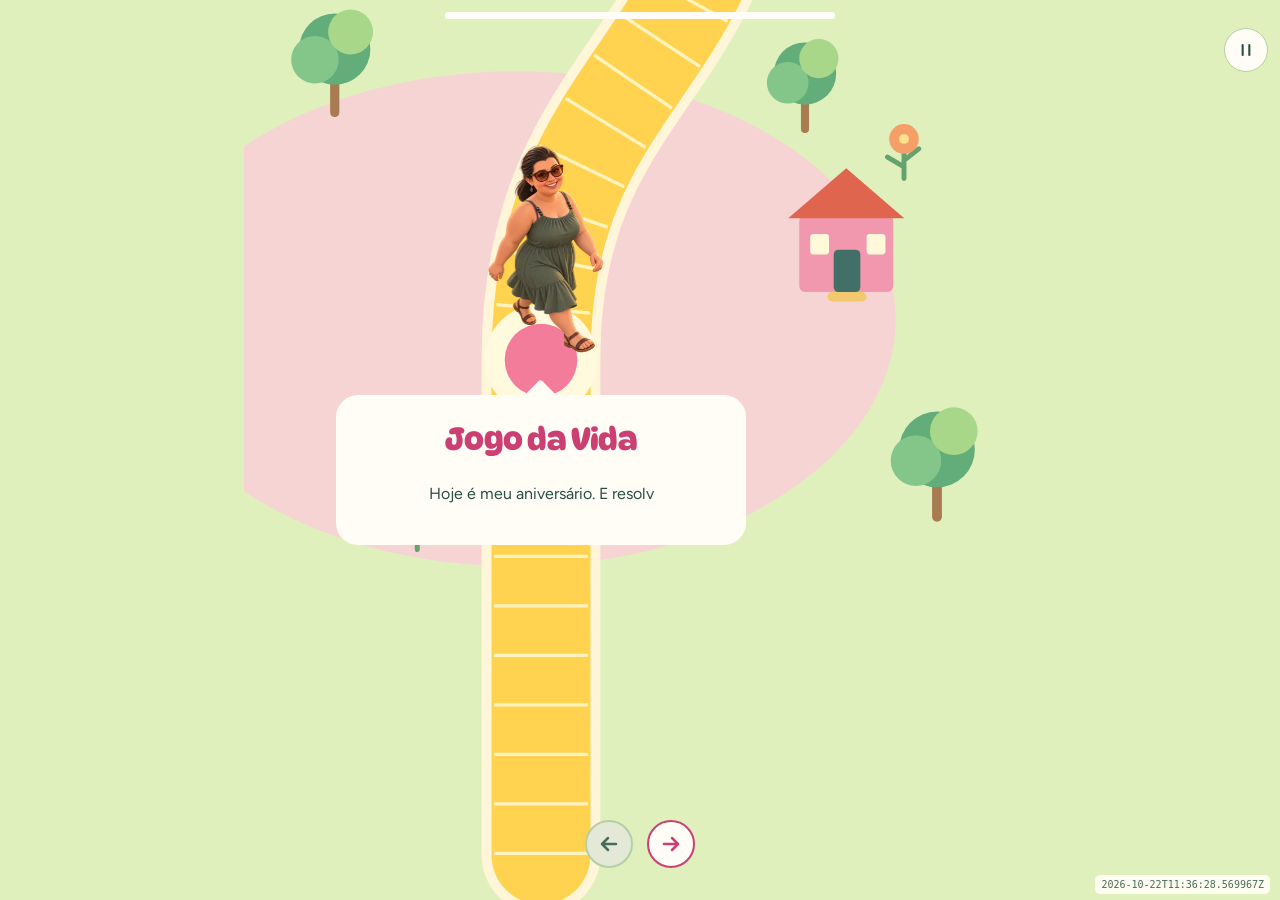
==== commit 193f358f: "Publish approved Backstage v2 as an independent engineering case" ====
--- a/docs/index.html
+++ b/docs/index.html
@@ -8,4 +8,4 @@
 
   gtag('config', 'G-HTS7E9BXDD');
 </script>
-<meta charset="utf-8"><meta name="viewport" content="width=device-width,initial-scale=1"><title>Jogo da Vida</title><link rel="stylesheet" href="style.css?v=92716faf28afe22a"></head><body><main><button id="reading-playback-toggle" class="reading-playback" type="button" aria-pressed="false" aria-label="Pausar animação e pergunta automática" title="Pausar"><svg viewBox="0 0 24 24" width="20" height="20" aria-hidden="true" focusable="false"><path class="reading-pause-icon" d="M8 6v12M16 6v12"/><path class="reading-play-icon" d="m9 5 10 7-10 7Z"/></svg></button><div id="timeline-progress" class="timeline-progress" role="progressbar" aria-label="Progresso da história" aria-valuemin="0" aria-valuemax="100" aria-valuenow="0" hidden><div class="timeline-progress-track"><div class="timeline-progress-fill"></div></div></div><div class="stage" aria-label="Tabuleiro vertical de memórias"><div class="map"><svg xmlns="http://www.w3.org/2000/svg" width="480" height="5250" viewBox="0 0 480 5250" aria-hidden="true"><rect width="480" height="5250" fill="#dff0bd" /><ellipse cx="165" cy="4625" rx="230" ry="150" fill="#f7d4d4" /><ellipse cx="315" cy="4275" rx="230" ry="150" fill="#c5e9d7" /><ellipse cx="165" cy="3925" rx="230" ry="150" fill="#f9dfab" /><ellipse cx="315" cy="3575" rx="230" ry="150" fill="#d9e8cd" /><ellipse cx="165" cy="3225" rx="230" ry="150" fill="#f7d4d4" /><ellipse cx="315" cy="2875" rx="230" ry="150" fill="#c5e9d7" /><ellipse cx="165" cy="2525" rx="230" ry="150" fill="#f9dfab" /><ellipse cx="315" cy="2175" rx="230" ry="150" fill="#d9e8cd" /><ellipse cx="165" cy="1825" rx="230" ry="150" fill="#f7d4d4" /><ellipse cx="315" cy="1475" rx="230" ry="150" fill="#c5e9d7" /><ellipse cx="165" cy="1125" rx="230" ry="150" fill="#f9dfab" /><ellipse cx="315" cy="775" rx="230" ry="150" fill="#d9e8cd" /><ellipse cx="165" cy="425" rx="230" ry="150" fill="#f7d4d4" /><path d="M 180 4950 L 180 4650 C 180 4475.0 300 4475.0 300 4300 C 300 4125.0 180 4125.0 180 3950 C 180 3775.0 300 3775.0 300 3600 C 300 3425.0 180 3425.0 180 3250 C 180 3075.0 300 3075.0 300 2900 C 300 2725.0 180 2725.0 180 2550 C 180 2375.0 300 2375.0 300 2200 C 300 2025.0 180 2025.0 180 1850 C 180 1675.0 300 1675.0 300 1500 C 300 1325.0 180 1325.0 180 1150 C 180 975.0 300 975.0 300 800 C 300 625.0 180 625.0 180 450 L 180 120" fill="none" stroke="#fff6d9" stroke-width="72" stroke-linecap="round" /><path d="M 180 4950 L 180 4650 C 180 4475.0 300 4475.0 300 4300 C 300 4125.0 180 4125.0 180 3950 C 180 3775.0 300 3775.0 300 3600 C 300 3425.0 180 3425.0 180 3250 C 180 3075.0 300 3075.0 300 2900 C 300 2725.0 180 2725.0 180 2550 C 180 2375.0 300 2375.0 300 2200 C 300 2025.0 180 2025.0 180 1850 C 180 1675.0 300 1675.0 300 1500 C 300 1325.0 180 1325.0 180 1150 C 180 975.0 300 975.0 300 800 C 300 625.0 180 625.0 180 450 L 180 120" fill="none" stroke="#ffd34f" stroke-width="60" stroke-linecap="round" /><path d="M 180 4950 L 180 4650 C 180 4475.0 300 4475.0 300 4300 C 300 4125.0 180 4125.0 180 3950 C 180 3775.0 300 3775.0 300 3600 C 300 3425.0 180 3425.0 180 3250 C 180 3075.0 300 3075.0 300 2900 C 300 2725.0 180 2725.0 180 2550 C 180 2375.0 300 2375.0 300 2200 C 300 2025.0 180 2025.0 180 1850 C 180 1675.0 300 1675.0 300 1500 C 300 1325.0 180 1325.0 180 1150 C 180 975.0 300 975.0 300 800 C 300 625.0 180 625.0 180 450 L 180 120" fill="none" stroke="#fff4bf" stroke-width="57" stroke-dasharray="2 28" /><g data-scene="0" transform="translate(0 1750)"><g transform="translate(55 2750) scale(0.8)"><path d="M0 0v-33" stroke="#a87b51" stroke-width="7" stroke-linecap="round" /><circle cy="-48" r="27" fill="#62ad79" /><circle cx="-15" cy="-40" r="18" fill="#84c68a" /><circle cx="12" cy="-61" r="17" fill="#a8d78a" /></g><g transform="translate(420 2995) scale(0.85)"><path d="M0 0v-33" stroke="#a87b51" stroke-width="7" stroke-linecap="round" /><circle cy="-48" r="27" fill="#62ad79" /><circle cx="-15" cy="-40" r="18" fill="#84c68a" /><circle cx="12" cy="-61" r="17" fill="#a8d78a" /></g><g transform="translate(75 2980)"><path d="M0 0v-20m0 13-10-6m10 2 9-7" fill="none" stroke="#66a26e" stroke-width="3" stroke-linecap="round" /><circle cy="-24" r="9" fill="#f1799c" /><circle cy="-24" r="3" fill="#ffe38a" /></g><g transform="translate(400 2790)"><path d="M0 0v-20m0 13-10-6m10 2 9-7" fill="none" stroke="#66a26e" stroke-width="3" stroke-linecap="round" /><circle cy="-24" r="9" fill="#f59f68" /><circle cy="-24" r="3" fill="#ffe38a" /></g><g transform="translate(105 3015)"><path d="M0 0v-20m0 13-10-6m10 2 9-7" fill="none" stroke="#66a26e" stroke-width="3" stroke-linecap="round" /><circle cy="-24" r="9" fill="#f1799c" /><circle cy="-24" r="3" fill="#ffe38a" /></g><g transform="translate(365 2855) scale(0.95)"><rect x="-30" y="-45" width="60" height="49" rx="4" fill="#f198ae" /><path d="M-37-43 0-75 37-43Z" fill="#df654f" /><rect x="-8" y="-23" width="17" height="27" rx="3" fill="#426f68" /><rect x="-23" y="-33" width="12" height="13" rx="2" fill="#fff9d9" /><rect x="13" y="-33" width="12" height="13" rx="2" fill="#fff9d9" /><rect x="-12" y="4" width="25" height="6" rx="3" fill="#f4c96d" /></g><g transform="translate(340 2760) scale(0.7)"><path d="M0 0v-33" stroke="#a87b51" stroke-width="7" stroke-linecap="round" /><circle cy="-48" r="27" fill="#62ad79" /><circle cx="-15" cy="-40" r="18" fill="#84c68a" /><circle cx="12" cy="-61" r="17" fill="#a8d78a" /></g></g><g class="house-stop" data-go="0"><circle cx="180" cy="4650" r="34" fill="#fff9de" /><circle cx="180" cy="4650" r="22" fill="#f4b5a8" class="stop-core" /></g><g data-scene="1" transform="translate(0 1750)"><g transform="translate(55 2400) scale(0.8)"><path d="M0 0v-33" stroke="#a87b51" stroke-width="7" stroke-linecap="round" /><circle cy="-48" r="27" fill="#62ad79" /><circle cx="-15" cy="-40" r="18" fill="#84c68a" /><circle cx="12" cy="-61" r="17" fill="#a8d78a" /></g><g transform="translate(420 2645) scale(0.85)"><path d="M0 0v-33" stroke="#a87b51" stroke-width="7" stroke-linecap="round" /><circle cy="-48" r="27" fill="#62ad79" /><circle cx="-15" cy="-40" r="18" fill="#84c68a" /><circle cx="12" cy="-61" r="17" fill="#a8d78a" /></g><g transform="translate(75 2630)"><path d="M0 0v-20m0 13-10-6m10 2 9-7" fill="none" stroke="#66a26e" stroke-width="3" stroke-linecap="round" /><circle cy="-24" r="9" fill="#f1799c" /><circle cy="-24" r="3" fill="#ffe38a" /></g><g transform="translate(400 2440)"><path d="M0 0v-20m0 13-10-6m10 2 9-7" fill="none" stroke="#66a26e" stroke-width="3" stroke-linecap="round" /><circle cy="-24" r="9" fill="#f59f68" /><circle cy="-24" r="3" fill="#ffe38a" /></g><g transform="translate(105 2665)"><path d="M0 0v-20m0 13-10-6m10 2 9-7" fill="none" stroke="#66a26e" stroke-width="3" stroke-linecap="round" /><circle cy="-24" r="9" fill="#f1799c" /><circle cy="-24" r="3" fill="#ffe38a" /></g><g transform="translate(95 2505) scale(0.95)"><rect x="-30" y="-45" width="60" height="49" rx="4" fill="#ffd888" /><path d="M-37-43 0-75 37-43Z" fill="#df654f" /><rect x="-8" y="-23" width="17" height="27" rx="3" fill="#426f68" /><rect x="-23" y="-33" width="12" height="13" rx="2" fill="#fff9d9" /><rect x="13" y="-33" width="12" height="13" rx="2" fill="#fff9d9" /><rect x="-12" y="4" width="25" height="6" rx="3" fill="#f4c96d" /></g><g transform="translate(70 2410) scale(0.7)"><path d="M0 0v-33" stroke="#a87b51" stroke-width="7" stroke-linecap="round" /><circle cy="-48" r="27" fill="#62ad79" /><circle cx="-15" cy="-40" r="18" fill="#84c68a" /><circle cx="12" cy="-61" r="17" fill="#a8d78a" /></g><g transform="translate(25 2440) rotate(-5)"><rect x="-5" y="-5" width="155" height="110" rx="4" fill="#fffdf6" /><image href="assets/alagoas.webp" width="145" height="90" preserveAspectRatio="xMidYMid slice" /></g></g><g class="house-stop" data-go="1"><circle cx="300" cy="4300" r="34" fill="#fff9de" /><circle cx="300" cy="4300" r="22" fill="#f4b5a8" class="stop-core" /></g><g data-scene="2" transform="translate(0 1400)"><g transform="translate(55 2400) scale(0.8)"><path d="M0 0v-33" stroke="#a87b51" stroke-width="7" stroke-linecap="round" /><circle cy="-48" r="27" fill="#62ad79" /><circle cx="-15" cy="-40" r="18" fill="#84c68a" /><circle cx="12" cy="-61" r="17" fill="#a8d78a" /></g><g transform="translate(420 2645) scale(0.85)"><path d="M0 0v-33" stroke="#a87b51" stroke-width="7" stroke-linecap="round" /><circle cy="-48" r="27" fill="#62ad79" /><circle cx="-15" cy="-40" r="18" fill="#84c68a" /><circle cx="12" cy="-61" r="17" fill="#a8d78a" /></g><g transform="translate(75 2630)"><path d="M0 0v-20m0 13-10-6m10 2 9-7" fill="none" stroke="#66a26e" stroke-width="3" stroke-linecap="round" /><circle cy="-24" r="9" fill="#f1799c" /><circle cy="-24" r="3" fill="#ffe38a" /></g><g transform="translate(400 2440)"><path d="M0 0v-20m0 13-10-6m10 2 9-7" fill="none" stroke="#66a26e" stroke-width="3" stroke-linecap="round" /><circle cy="-24" r="9" fill="#f59f68" /><circle cy="-24" r="3" fill="#ffe38a" /></g><g transform="translate(105 2665)"><path d="M0 0v-20m0 13-10-6m10 2 9-7" fill="none" stroke="#66a26e" stroke-width="3" stroke-linecap="round" /><circle cy="-24" r="9" fill="#f1799c" /><circle cy="-24" r="3" fill="#ffe38a" /></g><g transform="translate(95 2505) scale(0.95)"><rect x="-30" y="-45" width="60" height="49" rx="4" fill="#ffd888" /><path d="M-37-43 0-75 37-43Z" fill="#df654f" /><rect x="-8" y="-23" width="17" height="27" rx="3" fill="#426f68" /><rect x="-23" y="-33" width="12" height="13" rx="2" fill="#fff9d9" /><rect x="13" y="-33" width="12" height="13" rx="2" fill="#fff9d9" /><rect x="-12" y="4" width="25" height="6" rx="3" fill="#f4c96d" /></g><g transform="translate(70 2410) scale(0.7)"><path d="M0 0v-33" stroke="#a87b51" stroke-width="7" stroke-linecap="round" /><circle cy="-48" r="27" fill="#62ad79" /><circle cx="-15" cy="-40" r="18" fill="#84c68a" /><circle cx="12" cy="-61" r="17" fill="#a8d78a" /></g></g><g class="house-stop" data-go="2"><circle cx="180" cy="3950" r="34" fill="#fff9de" /><circle cx="180" cy="3950" r="22" fill="#f4b5a8" class="stop-core" /></g><g data-scene="3" transform="translate(0 1400)"><g transform="translate(55 2050) scale(0.8)"><path d="M0 0v-33" stroke="#a87b51" stroke-width="7" stroke-linecap="round" /><circle cy="-48" r="27" fill="#62ad79" /><circle cx="-15" cy="-40" r="18" fill="#84c68a" /><circle cx="12" cy="-61" r="17" fill="#a8d78a" /></g><g transform="translate(420 2295) scale(0.85)"><path d="M0 0v-33" stroke="#a87b51" stroke-width="7" stroke-linecap="round" /><circle cy="-48" r="27" fill="#62ad79" /><circle cx="-15" cy="-40" r="18" fill="#84c68a" /><circle cx="12" cy="-61" r="17" fill="#a8d78a" /></g><g transform="translate(75 2280)"><path d="M0 0v-20m0 13-10-6m10 2 9-7" fill="none" stroke="#66a26e" stroke-width="3" stroke-linecap="round" /><circle cy="-24" r="9" fill="#f1799c" /><circle cy="-24" r="3" fill="#ffe38a" /></g><g transform="translate(400 2090)"><path d="M0 0v-20m0 13-10-6m10 2 9-7" fill="none" stroke="#66a26e" stroke-width="3" stroke-linecap="round" /><circle cy="-24" r="9" fill="#f59f68" /><circle cy="-24" r="3" fill="#ffe38a" /></g><g transform="translate(105 2315)"><path d="M0 0v-20m0 13-10-6m10 2 9-7" fill="none" stroke="#66a26e" stroke-width="3" stroke-linecap="round" /><circle cy="-24" r="9" fill="#f1799c" /><circle cy="-24" r="3" fill="#ffe38a" /></g><g transform="translate(285 2070) rotate(5)"><rect x="-5" y="-5" width="155" height="115" rx="4" fill="#fffdf6" /><image href="assets/recife.webp" width="145" height="95" preserveAspectRatio="xMidYMid slice" /></g><g transform="translate(60 2300) scale(0.62)"><rect x="-30" y="-45" width="60" height="49" rx="4" fill="#70c9b8" /><path d="M-37-43 0-75 37-43Z" fill="#df654f" /><rect x="-8" y="-23" width="17" height="27" rx="3" fill="#426f68" /><rect x="-23" y="-33" width="12" height="13" rx="2" fill="#fff9d9" /><rect x="13" y="-33" width="12" height="13" rx="2" fill="#fff9d9" /><rect x="-12" y="4" width="25" height="6" rx="3" fill="#f4c96d" /></g><g transform="translate(110 2285) scale(0.62)"><rect x="-30" y="-45" width="60" height="49" rx="4" fill="#f7a2ac" /><path d="M-37-43 0-75 37-43Z" fill="#df654f" /><rect x="-8" y="-23" width="17" height="27" rx="3" fill="#426f68" /><rect x="-23" y="-33" width="12" height="13" rx="2" fill="#fff9d9" /><rect x="13" y="-33" width="12" height="13" rx="2" fill="#fff9d9" /><rect x="-12" y="4" width="25" height="6" rx="3" fill="#f4c96d" /></g><g transform="translate(160 2300) scale(0.62)"><rect x="-30" y="-45" width="60" height="49" rx="4" fill="#f8cd76" /><path d="M-37-43 0-75 37-43Z" fill="#df654f" /><rect x="-8" y="-23" width="17" height="27" rx="3" fill="#426f68" /><rect x="-23" y="-33" width="12" height="13" rx="2" fill="#fff9d9" /><rect x="13" y="-33" width="12" height="13" rx="2" fill="#fff9d9" /><rect x="-12" y="4" width="25" height="6" rx="3" fill="#f4c96d" /></g><path d="M380 2240c-28-45 28-58 30-28 12-33 54-12 24 14l-25 25Z" fill="#ee7296" /></g><g class="house-stop" data-go="3"><circle cx="300" cy="3600" r="34" fill="#fff9de" /><circle cx="300" cy="3600" r="22" fill="#f4b5a8" class="stop-core" /></g><g data-scene="4" transform="translate(0 1050)"><g transform="translate(55 2050) scale(0.8)"><path d="M0 0v-33" stroke="#a87b51" stroke-width="7" stroke-linecap="round" /><circle cy="-48" r="27" fill="#62ad79" /><circle cx="-15" cy="-40" r="18" fill="#84c68a" /><circle cx="12" cy="-61" r="17" fill="#a8d78a" /></g><g transform="translate(420 2295) scale(0.85)"><path d="M0 0v-33" stroke="#a87b51" stroke-width="7" stroke-linecap="round" /><circle cy="-48" r="27" fill="#62ad79" /><circle cx="-15" cy="-40" r="18" fill="#84c68a" /><circle cx="12" cy="-61" r="17" fill="#a8d78a" /></g><g transform="translate(75 2280)"><path d="M0 0v-20m0 13-10-6m10 2 9-7" fill="none" stroke="#66a26e" stroke-width="3" stroke-linecap="round" /><circle cy="-24" r="9" fill="#f1799c" /><circle cy="-24" r="3" fill="#ffe38a" /></g><g transform="translate(400 2090)"><path d="M0 0v-20m0 13-10-6m10 2 9-7" fill="none" stroke="#66a26e" stroke-width="3" stroke-linecap="round" /><circle cy="-24" r="9" fill="#f59f68" /><circle cy="-24" r="3" fill="#ffe38a" /></g><g transform="translate(105 2315)"><path d="M0 0v-20m0 13-10-6m10 2 9-7" fill="none" stroke="#66a26e" stroke-width="3" stroke-linecap="round" /><circle cy="-24" r="9" fill="#f1799c" /><circle cy="-24" r="3" fill="#ffe38a" /></g><g transform="translate(60 2300) scale(0.62)"><rect x="-30" y="-45" width="60" height="49" rx="4" fill="#70c9b8" /><path d="M-37-43 0-75 37-43Z" fill="#df654f" /><rect x="-8" y="-23" width="17" height="27" rx="3" fill="#426f68" /><rect x="-23" y="-33" width="12" height="13" rx="2" fill="#fff9d9" /><rect x="13" y="-33" width="12" height="13" rx="2" fill="#fff9d9" /><rect x="-12" y="4" width="25" height="6" rx="3" fill="#f4c96d" /></g><g transform="translate(110 2285) scale(0.62)"><rect x="-30" y="-45" width="60" height="49" rx="4" fill="#f7a2ac" /><path d="M-37-43 0-75 37-43Z" fill="#df654f" /><rect x="-8" y="-23" width="17" height="27" rx="3" fill="#426f68" /><rect x="-23" y="-33" width="12" height="13" rx="2" fill="#fff9d9" /><rect x="13" y="-33" width="12" height="13" rx="2" fill="#fff9d9" /><rect x="-12" y="4" width="25" height="6" rx="3" fill="#f4c96d" /></g><g transform="translate(160 2300) scale(0.62)"><rect x="-30" y="-45" width="60" height="49" rx="4" fill="#f8cd76" /><path d="M-37-43 0-75 37-43Z" fill="#df654f" /><rect x="-8" y="-23" width="17" height="27" rx="3" fill="#426f68" /><rect x="-23" y="-33" width="12" height="13" rx="2" fill="#fff9d9" /><rect x="13" y="-33" width="12" height="13" rx="2" fill="#fff9d9" /><rect x="-12" y="4" width="25" height="6" rx="3" fill="#f4c96d" /></g><path d="M380 2240c-28-45 28-58 30-28 12-33 54-12 24 14l-25 25Z" fill="#ee7296" /></g><g class="house-stop" data-go="4"><circle cx="180" cy="3250" r="34" fill="#fff9de" /><circle cx="180" cy="3250" r="22" fill="#f4b5a8" class="stop-core" /></g><g data-scene="5" transform="translate(0 1050)"><g transform="translate(55 1700) scale(0.8)"><path d="M0 0v-33" stroke="#a87b51" stroke-width="7" stroke-linecap="round" /><circle cy="-48" r="27" fill="#62ad79" /><circle cx="-15" cy="-40" r="18" fill="#84c68a" /><circle cx="12" cy="-61" r="17" fill="#a8d78a" /></g><g transform="translate(420 1945) scale(0.85)"><path d="M0 0v-33" stroke="#a87b51" stroke-width="7" stroke-linecap="round" /><circle cy="-48" r="27" fill="#62ad79" /><circle cx="-15" cy="-40" r="18" fill="#84c68a" /><circle cx="12" cy="-61" r="17" fill="#a8d78a" /></g><g transform="translate(75 1930)"><path d="M0 0v-20m0 13-10-6m10 2 9-7" fill="none" stroke="#66a26e" stroke-width="3" stroke-linecap="round" /><circle cy="-24" r="9" fill="#f1799c" /><circle cy="-24" r="3" fill="#ffe38a" /></g><g transform="translate(400 1740)"><path d="M0 0v-20m0 13-10-6m10 2 9-7" fill="none" stroke="#66a26e" stroke-width="3" stroke-linecap="round" /><circle cy="-24" r="9" fill="#f59f68" /><circle cy="-24" r="3" fill="#ffe38a" /></g><g transform="translate(105 1965)"><path d="M0 0v-20m0 13-10-6m10 2 9-7" fill="none" stroke="#66a26e" stroke-width="3" stroke-linecap="round" /><circle cy="-24" r="9" fill="#f1799c" /><circle cy="-24" r="3" fill="#ffe38a" /></g><path d="M80 1800h80" stroke="#b5caa7" stroke-width="7" stroke-linecap="round" /></g><g class="house-stop" data-go="5"><circle cx="300" cy="2900" r="34" fill="#fff9de" /><circle cx="300" cy="2900" r="22" fill="#f4b5a8" class="stop-core" /></g><g data-scene="6" transform="translate(0 1050)"><g transform="translate(55 1350) scale(0.8)"><path d="M0 0v-33" stroke="#a87b51" stroke-width="7" stroke-linecap="round" /><circle cy="-48" r="27" fill="#62ad79" /><circle cx="-15" cy="-40" r="18" fill="#84c68a" /><circle cx="12" cy="-61" r="17" fill="#a8d78a" /></g><g transform="translate(420 1595) scale(0.85)"><path d="M0 0v-33" stroke="#a87b51" stroke-width="7" stroke-linecap="round" /><circle cy="-48" r="27" fill="#62ad79" /><circle cx="-15" cy="-40" r="18" fill="#84c68a" /><circle cx="12" cy="-61" r="17" fill="#a8d78a" /></g><g transform="translate(75 1580)"><path d="M0 0v-20m0 13-10-6m10 2 9-7" fill="none" stroke="#66a26e" stroke-width="3" stroke-linecap="round" /><circle cy="-24" r="9" fill="#f1799c" /><circle cy="-24" r="3" fill="#ffe38a" /></g><g transform="translate(400 1390)"><path d="M0 0v-20m0 13-10-6m10 2 9-7" fill="none" stroke="#66a26e" stroke-width="3" stroke-linecap="round" /><circle cy="-24" r="9" fill="#f59f68" /><circle cy="-24" r="3" fill="#ffe38a" /></g><g transform="translate(105 1615)"><path d="M0 0v-20m0 13-10-6m10 2 9-7" fill="none" stroke="#66a26e" stroke-width="3" stroke-linecap="round" /><circle cy="-24" r="9" fill="#f1799c" /><circle cy="-24" r="3" fill="#ffe38a" /></g><g transform="translate(365 1415) scale(0.8)"><rect x="-30" y="-45" width="60" height="49" rx="4" fill="#f69baf" /><path d="M-37-43 0-75 37-43Z" fill="#df654f" /><rect x="-8" y="-23" width="17" height="27" rx="3" fill="#426f68" /><rect x="-23" y="-33" width="12" height="13" rx="2" fill="#fff9d9" /><rect x="13" y="-33" width="12" height="13" rx="2" fill="#fff9d9" /><rect x="-12" y="4" width="25" height="6" rx="3" fill="#f4c96d" /></g></g><g class="house-stop" data-go="6"><circle cx="180" cy="2550" r="34" fill="#fff9de" /><circle cx="180" cy="2550" r="22" fill="#f4b5a8" class="stop-core" /></g><g data-scene="7" transform="translate(0 700)"><g transform="translate(55 1350) scale(0.8)"><path d="M0 0v-33" stroke="#a87b51" stroke-width="7" stroke-linecap="round" /><circle cy="-48" r="27" fill="#62ad79" /><circle cx="-15" cy="-40" r="18" fill="#84c68a" /><circle cx="12" cy="-61" r="17" fill="#a8d78a" /></g><g transform="translate(420 1595) scale(0.85)"><path d="M0 0v-33" stroke="#a87b51" stroke-width="7" stroke-linecap="round" /><circle cy="-48" r="27" fill="#62ad79" /><circle cx="-15" cy="-40" r="18" fill="#84c68a" /><circle cx="12" cy="-61" r="17" fill="#a8d78a" /></g><g transform="translate(75 1580)"><path d="M0 0v-20m0 13-10-6m10 2 9-7" fill="none" stroke="#66a26e" stroke-width="3" stroke-linecap="round" /><circle cy="-24" r="9" fill="#f1799c" /><circle cy="-24" r="3" fill="#ffe38a" /></g><g transform="translate(400 1390)"><path d="M0 0v-20m0 13-10-6m10 2 9-7" fill="none" stroke="#66a26e" stroke-width="3" stroke-linecap="round" /><circle cy="-24" r="9" fill="#f59f68" /><circle cy="-24" r="3" fill="#ffe38a" /></g><g transform="translate(105 1615)"><path d="M0 0v-20m0 13-10-6m10 2 9-7" fill="none" stroke="#66a26e" stroke-width="3" stroke-linecap="round" /><circle cy="-24" r="9" fill="#f1799c" /><circle cy="-24" r="3" fill="#ffe38a" /></g><g transform="translate(365 1415) scale(0.8)"><rect x="-30" y="-45" width="60" height="49" rx="4" fill="#f69baf" /><path d="M-37-43 0-75 37-43Z" fill="#df654f" /><rect x="-8" y="-23" width="17" height="27" rx="3" fill="#426f68" /><rect x="-23" y="-33" width="12" height="13" rx="2" fill="#fff9d9" /><rect x="13" y="-33" width="12" height="13" rx="2" fill="#fff9d9" /><rect x="-12" y="4" width="25" height="6" rx="3" fill="#f4c96d" /></g><image href="assets/dedey-baby.webp" x="325" y="1495" width="80" height="96" /></g><g class="house-stop" data-go="7"><circle cx="300" cy="2200" r="34" fill="#fff9de" /><circle cx="300" cy="2200" r="22" fill="#f4b5a8" class="stop-core" /></g><g data-scene="8" transform="translate(0 700)"><g transform="translate(55 1000) scale(0.8)"><path d="M0 0v-33" stroke="#a87b51" stroke-width="7" stroke-linecap="round" /><circle cy="-48" r="27" fill="#62ad79" /><circle cx="-15" cy="-40" r="18" fill="#84c68a" /><circle cx="12" cy="-61" r="17" fill="#a8d78a" /></g><g transform="translate(420 1245) scale(0.85)"><path d="M0 0v-33" stroke="#a87b51" stroke-width="7" stroke-linecap="round" /><circle cy="-48" r="27" fill="#62ad79" /><circle cx="-15" cy="-40" r="18" fill="#84c68a" /><circle cx="12" cy="-61" r="17" fill="#a8d78a" /></g><g transform="translate(75 1230)"><path d="M0 0v-20m0 13-10-6m10 2 9-7" fill="none" stroke="#66a26e" stroke-width="3" stroke-linecap="round" /><circle cy="-24" r="9" fill="#f1799c" /><circle cy="-24" r="3" fill="#ffe38a" /></g><g transform="translate(400 1040)"><path d="M0 0v-20m0 13-10-6m10 2 9-7" fill="none" stroke="#66a26e" stroke-width="3" stroke-linecap="round" /><circle cy="-24" r="9" fill="#f59f68" /><circle cy="-24" r="3" fill="#ffe38a" /></g><g transform="translate(105 1265)"><path d="M0 0v-20m0 13-10-6m10 2 9-7" fill="none" stroke="#66a26e" stroke-width="3" stroke-linecap="round" /><circle cy="-24" r="9" fill="#f1799c" /><circle cy="-24" r="3" fill="#ffe38a" /></g><g transform="translate(95 1105) scale(0.95)"><rect x="-30" y="-45" width="60" height="49" rx="4" fill="#ffd888" /><path d="M-37-43 0-75 37-43Z" fill="#df654f" /><rect x="-8" y="-23" width="17" height="27" rx="3" fill="#426f68" /><rect x="-23" y="-33" width="12" height="13" rx="2" fill="#fff9d9" /><rect x="13" y="-33" width="12" height="13" rx="2" fill="#fff9d9" /><rect x="-12" y="4" width="25" height="6" rx="3" fill="#f4c96d" /></g><g transform="translate(70 1010) scale(0.7)"><path d="M0 0v-33" stroke="#a87b51" stroke-width="7" stroke-linecap="round" /><circle cy="-48" r="27" fill="#62ad79" /><circle cx="-15" cy="-40" r="18" fill="#84c68a" /><circle cx="12" cy="-61" r="17" fill="#a8d78a" /></g></g><g class="house-stop" data-go="8"><circle cx="180" cy="1850" r="34" fill="#fff9de" /><circle cx="180" cy="1850" r="22" fill="#f4b5a8" class="stop-core" /></g><g data-scene="9" transform="translate(0 350)"><g transform="translate(55 1000) scale(0.8)"><path d="M0 0v-33" stroke="#a87b51" stroke-width="7" stroke-linecap="round" /><circle cy="-48" r="27" fill="#62ad79" /><circle cx="-15" cy="-40" r="18" fill="#84c68a" /><circle cx="12" cy="-61" r="17" fill="#a8d78a" /></g><g transform="translate(420 1245) scale(0.85)"><path d="M0 0v-33" stroke="#a87b51" stroke-width="7" stroke-linecap="round" /><circle cy="-48" r="27" fill="#62ad79" /><circle cx="-15" cy="-40" r="18" fill="#84c68a" /><circle cx="12" cy="-61" r="17" fill="#a8d78a" /></g><g transform="translate(75 1230)"><path d="M0 0v-20m0 13-10-6m10 2 9-7" fill="none" stroke="#66a26e" stroke-width="3" stroke-linecap="round" /><circle cy="-24" r="9" fill="#f1799c" /><circle cy="-24" r="3" fill="#ffe38a" /></g><g transform="translate(400 1040)"><path d="M0 0v-20m0 13-10-6m10 2 9-7" fill="none" stroke="#66a26e" stroke-width="3" stroke-linecap="round" /><circle cy="-24" r="9" fill="#f59f68" /><circle cy="-24" r="3" fill="#ffe38a" /></g><g transform="translate(105 1265)"><path d="M0 0v-20m0 13-10-6m10 2 9-7" fill="none" stroke="#66a26e" stroke-width="3" stroke-linecap="round" /><circle cy="-24" r="9" fill="#f1799c" /><circle cy="-24" r="3" fill="#ffe38a" /></g><g transform="translate(95 1105) scale(0.95)"><rect x="-30" y="-45" width="60" height="49" rx="4" fill="#ffd888" /><path d="M-37-43 0-75 37-43Z" fill="#df654f" /><rect x="-8" y="-23" width="17" height="27" rx="3" fill="#426f68" /><rect x="-23" y="-33" width="12" height="13" rx="2" fill="#fff9d9" /><rect x="13" y="-33" width="12" height="13" rx="2" fill="#fff9d9" /><rect x="-12" y="4" width="25" height="6" rx="3" fill="#f4c96d" /></g><g transform="translate(70 1010) scale(0.7)"><path d="M0 0v-33" stroke="#a87b51" stroke-width="7" stroke-linecap="round" /><circle cy="-48" r="27" fill="#62ad79" /><circle cx="-15" cy="-40" r="18" fill="#84c68a" /><circle cx="12" cy="-61" r="17" fill="#a8d78a" /></g></g><g class="house-stop" data-go="9"><circle cx="300" cy="1500" r="34" fill="#fff9de" /><circle cx="300" cy="1500" r="22" fill="#f4b5a8" class="stop-core" /></g><g data-scene="10" transform="translate(0 0)"><g transform="translate(55 1000) scale(0.8)"><path d="M0 0v-33" stroke="#a87b51" stroke-width="7" stroke-linecap="round" /><circle cy="-48" r="27" fill="#62ad79" /><circle cx="-15" cy="-40" r="18" fill="#84c68a" /><circle cx="12" cy="-61" r="17" fill="#a8d78a" /></g><g transform="translate(420 1245) scale(0.85)"><path d="M0 0v-33" stroke="#a87b51" stroke-width="7" stroke-linecap="round" /><circle cy="-48" r="27" fill="#62ad79" /><circle cx="-15" cy="-40" r="18" fill="#84c68a" /><circle cx="12" cy="-61" r="17" fill="#a8d78a" /></g><g transform="translate(75 1230)"><path d="M0 0v-20m0 13-10-6m10 2 9-7" fill="none" stroke="#66a26e" stroke-width="3" stroke-linecap="round" /><circle cy="-24" r="9" fill="#f1799c" /><circle cy="-24" r="3" fill="#ffe38a" /></g><g transform="translate(400 1040)"><path d="M0 0v-20m0 13-10-6m10 2 9-7" fill="none" stroke="#66a26e" stroke-width="3" stroke-linecap="round" /><circle cy="-24" r="9" fill="#f59f68" /><circle cy="-24" r="3" fill="#ffe38a" /></g><g transform="translate(105 1265)"><path d="M0 0v-20m0 13-10-6m10 2 9-7" fill="none" stroke="#66a26e" stroke-width="3" stroke-linecap="round" /><circle cy="-24" r="9" fill="#f1799c" /><circle cy="-24" r="3" fill="#ffe38a" /></g><g transform="translate(95 1105) scale(0.95)"><rect x="-30" y="-45" width="60" height="49" rx="4" fill="#ffd888" /><path d="M-37-43 0-75 37-43Z" fill="#df654f" /><rect x="-8" y="-23" width="17" height="27" rx="3" fill="#426f68" /><rect x="-23" y="-33" width="12" height="13" rx="2" fill="#fff9d9" /><rect x="13" y="-33" width="12" height="13" rx="2" fill="#fff9d9" /><rect x="-12" y="4" width="25" height="6" rx="3" fill="#f4c96d" /></g><g transform="translate(70 1010) scale(0.7)"><path d="M0 0v-33" stroke="#a87b51" stroke-width="7" stroke-linecap="round" /><circle cy="-48" r="27" fill="#62ad79" /><circle cx="-15" cy="-40" r="18" fill="#84c68a" /><circle cx="12" cy="-61" r="17" fill="#a8d78a" /></g></g><g class="house-stop" data-go="10"><circle cx="180" cy="1150" r="34" fill="#fff9de" /><circle cx="180" cy="1150" r="22" fill="#f4b5a8" class="stop-core" /></g><g data-scene="11" transform="translate(0 0)"><g transform="translate(55 650) scale(0.8)"><path d="M0 0v-33" stroke="#a87b51" stroke-width="7" stroke-linecap="round" /><circle cy="-48" r="27" fill="#62ad79" /><circle cx="-15" cy="-40" r="18" fill="#84c68a" /><circle cx="12" cy="-61" r="17" fill="#a8d78a" /></g><g transform="translate(420 895) scale(0.85)"><path d="M0 0v-33" stroke="#a87b51" stroke-width="7" stroke-linecap="round" /><circle cy="-48" r="27" fill="#62ad79" /><circle cx="-15" cy="-40" r="18" fill="#84c68a" /><circle cx="12" cy="-61" r="17" fill="#a8d78a" /></g><g transform="translate(75 880)"><path d="M0 0v-20m0 13-10-6m10 2 9-7" fill="none" stroke="#66a26e" stroke-width="3" stroke-linecap="round" /><circle cy="-24" r="9" fill="#f1799c" /><circle cy="-24" r="3" fill="#ffe38a" /></g><g transform="translate(400 690)"><path d="M0 0v-20m0 13-10-6m10 2 9-7" fill="none" stroke="#66a26e" stroke-width="3" stroke-linecap="round" /><circle cy="-24" r="9" fill="#f59f68" /><circle cy="-24" r="3" fill="#ffe38a" /></g><g transform="translate(105 915)"><path d="M0 0v-20m0 13-10-6m10 2 9-7" fill="none" stroke="#66a26e" stroke-width="3" stroke-linecap="round" /><circle cy="-24" r="9" fill="#f1799c" /><circle cy="-24" r="3" fill="#ffe38a" /></g><g transform="translate(365 750)"><rect x="-38" y="-60" width="76" height="67" rx="6" fill="#fffdf5" /><path d="M-45-61h90" stroke="#71bfae" stroke-width="9" stroke-linecap="round" /><path d="M0-51v22m-11-11h22" stroke="#ee7296" stroke-width="6" /><rect x="-10" y="-14" width="20" height="21" rx="2" fill="#6baea5" /></g></g><g class="house-stop" data-go="11"><circle cx="300" cy="800" r="34" fill="#fff9de" /><circle cx="300" cy="800" r="22" fill="#f4b5a8" class="stop-core" /></g><g data-scene="12" transform="translate(0 0)"><g transform="translate(55 300) scale(0.8)"><path d="M0 0v-33" stroke="#a87b51" stroke-width="7" stroke-linecap="round" /><circle cy="-48" r="27" fill="#62ad79" /><circle cx="-15" cy="-40" r="18" fill="#84c68a" /><circle cx="12" cy="-61" r="17" fill="#a8d78a" /></g><g transform="translate(420 545) scale(0.85)"><path d="M0 0v-33" stroke="#a87b51" stroke-width="7" stroke-linecap="round" /><circle cy="-48" r="27" fill="#62ad79" /><circle cx="-15" cy="-40" r="18" fill="#84c68a" /><circle cx="12" cy="-61" r="17" fill="#a8d78a" /></g><g transform="translate(75 530)"><path d="M0 0v-20m0 13-10-6m10 2 9-7" fill="none" stroke="#66a26e" stroke-width="3" stroke-linecap="round" /><circle cy="-24" r="9" fill="#f1799c" /><circle cy="-24" r="3" fill="#ffe38a" /></g><g transform="translate(400 340)"><path d="M0 0v-20m0 13-10-6m10 2 9-7" fill="none" stroke="#66a26e" stroke-width="3" stroke-linecap="round" /><circle cy="-24" r="9" fill="#f59f68" /><circle cy="-24" r="3" fill="#ffe38a" /></g><g transform="translate(105 565)"><path d="M0 0v-20m0 13-10-6m10 2 9-7" fill="none" stroke="#66a26e" stroke-width="3" stroke-linecap="round" /><circle cy="-24" r="9" fill="#f1799c" /><circle cy="-24" r="3" fill="#ffe38a" /></g><g transform="translate(95 405) scale(0.95)"><rect x="-30" y="-45" width="60" height="49" rx="4" fill="#f29d7c" /><path d="M-37-43 0-75 37-43Z" fill="#df654f" /><rect x="-8" y="-23" width="17" height="27" rx="3" fill="#426f68" /><rect x="-23" y="-33" width="12" height="13" rx="2" fill="#fff9d9" /><rect x="13" y="-33" width="12" height="13" rx="2" fill="#fff9d9" /><rect x="-12" y="4" width="25" height="6" rx="3" fill="#f4c96d" /></g><g transform="translate(70 310) scale(0.7)"><path d="M0 0v-33" stroke="#a87b51" stroke-width="7" stroke-linecap="round" /><circle cy="-48" r="27" fill="#62ad79" /><circle cx="-15" cy="-40" r="18" fill="#84c68a" /><circle cx="12" cy="-61" r="17" fill="#a8d78a" /></g></g><g class="house-stop" data-go="12"><circle cx="180" cy="450" r="34" fill="#fff9de" /><circle cx="180" cy="450" r="22" fill="#f4b5a8" class="stop-core" /></g></svg></div><img id="avatar" class="avatar" src="assets/mag.webp" alt="Personagem ilustrada de Magnolia" role="button" tabindex="0" draggable="false" width="144" height="184"></div><article class="retained-story" id="retained-story" aria-label="História desta memória" hidden><div class="bubble-content" id="retained-content" role="region" aria-label="Texto desta memória" tabindex="0"></div></article><article class="bubble" aria-label="Memória desta casa"><div class="bubble-content" id="memoryContent" role="region" aria-label="Texto desta memória" tabindex="0" aria-live="polite"><h1>Jogo da Vida</h1><p>Hoje é meu aniversário. E resolveram transformar minha vida num jogo! </p></div></article><nav class="timeline-navigation" aria-label="Navegar pela história"><button id="timeline-prev" type="button" aria-label="Voltar à memória anterior" title="Voltar" disabled><svg viewBox="0 0 24 24" width="24" height="24" aria-hidden="true" focusable="false"><path d="M19 12H5m6-6-6 6 6 6"/></svg></button><button id="timeline-next" type="button" aria-label="Avançar para a próxima memória" title="Avançar"><svg viewBox="0 0 24 24" width="24" height="24" aria-hidden="true" focusable="false"><path d="M5 12h14m-6-6 6 6-6 6"/></svg></button><button id="timeline-restart" class="timeline-restart" type="button" hidden>Recomeçar</button></nav><noscript><p>Ative JavaScript para percorrer as memórias.</p></noscript></main><script src="content.js?v=a5a12c2e4d4c23ad"></script><script src="story-playback.js?v=d49dbb634e176d20"></script><script src="app.js?v=b576ec9023b92835"></script><time id="app-version" class="app-version" datetime="2026-10-22T08:56:58.169896Z" aria-label="Versão da aplicação em UTC">2026-10-22T08:56:58.169896Z</time></body></html>+<meta charset="utf-8"><meta name="viewport" content="width=device-width,initial-scale=1"><title>Jogo da Vida</title><link rel="stylesheet" href="style.css?v=92716faf28afe22a"></head><body><main><button id="reading-playback-toggle" class="reading-playback" type="button" aria-pressed="false" aria-label="Pausar animação e pergunta automática" title="Pausar"><svg viewBox="0 0 24 24" width="20" height="20" aria-hidden="true" focusable="false"><path class="reading-pause-icon" d="M8 6v12M16 6v12"/><path class="reading-play-icon" d="m9 5 10 7-10 7Z"/></svg></button><div id="timeline-progress" class="timeline-progress" role="progressbar" aria-label="Progresso da história" aria-valuemin="0" aria-valuemax="100" aria-valuenow="0" hidden><div class="timeline-progress-track"><div class="timeline-progress-fill"></div></div></div><div class="stage" aria-label="Tabuleiro vertical de memórias"><div class="map"><svg xmlns="http://www.w3.org/2000/svg" width="480" height="5250" viewBox="0 0 480 5250" aria-hidden="true"><rect width="480" height="5250" fill="#dff0bd" /><ellipse cx="165" cy="4625" rx="230" ry="150" fill="#f7d4d4" /><ellipse cx="315" cy="4275" rx="230" ry="150" fill="#c5e9d7" /><ellipse cx="165" cy="3925" rx="230" ry="150" fill="#f9dfab" /><ellipse cx="315" cy="3575" rx="230" ry="150" fill="#d9e8cd" /><ellipse cx="165" cy="3225" rx="230" ry="150" fill="#f7d4d4" /><ellipse cx="315" cy="2875" rx="230" ry="150" fill="#c5e9d7" /><ellipse cx="165" cy="2525" rx="230" ry="150" fill="#f9dfab" /><ellipse cx="315" cy="2175" rx="230" ry="150" fill="#d9e8cd" /><ellipse cx="165" cy="1825" rx="230" ry="150" fill="#f7d4d4" /><ellipse cx="315" cy="1475" rx="230" ry="150" fill="#c5e9d7" /><ellipse cx="165" cy="1125" rx="230" ry="150" fill="#f9dfab" /><ellipse cx="315" cy="775" rx="230" ry="150" fill="#d9e8cd" /><ellipse cx="165" cy="425" rx="230" ry="150" fill="#f7d4d4" /><path d="M 180 4950 L 180 4650 C 180 4475.0 300 4475.0 300 4300 C 300 4125.0 180 4125.0 180 3950 C 180 3775.0 300 3775.0 300 3600 C 300 3425.0 180 3425.0 180 3250 C 180 3075.0 300 3075.0 300 2900 C 300 2725.0 180 2725.0 180 2550 C 180 2375.0 300 2375.0 300 2200 C 300 2025.0 180 2025.0 180 1850 C 180 1675.0 300 1675.0 300 1500 C 300 1325.0 180 1325.0 180 1150 C 180 975.0 300 975.0 300 800 C 300 625.0 180 625.0 180 450 L 180 120" fill="none" stroke="#fff6d9" stroke-width="72" stroke-linecap="round" /><path d="M 180 4950 L 180 4650 C 180 4475.0 300 4475.0 300 4300 C 300 4125.0 180 4125.0 180 3950 C 180 3775.0 300 3775.0 300 3600 C 300 3425.0 180 3425.0 180 3250 C 180 3075.0 300 3075.0 300 2900 C 300 2725.0 180 2725.0 180 2550 C 180 2375.0 300 2375.0 300 2200 C 300 2025.0 180 2025.0 180 1850 C 180 1675.0 300 1675.0 300 1500 C 300 1325.0 180 1325.0 180 1150 C 180 975.0 300 975.0 300 800 C 300 625.0 180 625.0 180 450 L 180 120" fill="none" stroke="#ffd34f" stroke-width="60" stroke-linecap="round" /><path d="M 180 4950 L 180 4650 C 180 4475.0 300 4475.0 300 4300 C 300 4125.0 180 4125.0 180 3950 C 180 3775.0 300 3775.0 300 3600 C 300 3425.0 180 3425.0 180 3250 C 180 3075.0 300 3075.0 300 2900 C 300 2725.0 180 2725.0 180 2550 C 180 2375.0 300 2375.0 300 2200 C 300 2025.0 180 2025.0 180 1850 C 180 1675.0 300 1675.0 300 1500 C 300 1325.0 180 1325.0 180 1150 C 180 975.0 300 975.0 300 800 C 300 625.0 180 625.0 180 450 L 180 120" fill="none" stroke="#fff4bf" stroke-width="57" stroke-dasharray="2 28" /><g data-scene="0" transform="translate(0 1750)"><g transform="translate(55 2750) scale(0.8)"><path d="M0 0v-33" stroke="#a87b51" stroke-width="7" stroke-linecap="round" /><circle cy="-48" r="27" fill="#62ad79" /><circle cx="-15" cy="-40" r="18" fill="#84c68a" /><circle cx="12" cy="-61" r="17" fill="#a8d78a" /></g><g transform="translate(420 2995) scale(0.85)"><path d="M0 0v-33" stroke="#a87b51" stroke-width="7" stroke-linecap="round" /><circle cy="-48" r="27" fill="#62ad79" /><circle cx="-15" cy="-40" r="18" fill="#84c68a" /><circle cx="12" cy="-61" r="17" fill="#a8d78a" /></g><g transform="translate(75 2980)"><path d="M0 0v-20m0 13-10-6m10 2 9-7" fill="none" stroke="#66a26e" stroke-width="3" stroke-linecap="round" /><circle cy="-24" r="9" fill="#f1799c" /><circle cy="-24" r="3" fill="#ffe38a" /></g><g transform="translate(400 2790)"><path d="M0 0v-20m0 13-10-6m10 2 9-7" fill="none" stroke="#66a26e" stroke-width="3" stroke-linecap="round" /><circle cy="-24" r="9" fill="#f59f68" /><circle cy="-24" r="3" fill="#ffe38a" /></g><g transform="translate(105 3015)"><path d="M0 0v-20m0 13-10-6m10 2 9-7" fill="none" stroke="#66a26e" stroke-width="3" stroke-linecap="round" /><circle cy="-24" r="9" fill="#f1799c" /><circle cy="-24" r="3" fill="#ffe38a" /></g><g transform="translate(365 2855) scale(0.95)"><rect x="-30" y="-45" width="60" height="49" rx="4" fill="#f198ae" /><path d="M-37-43 0-75 37-43Z" fill="#df654f" /><rect x="-8" y="-23" width="17" height="27" rx="3" fill="#426f68" /><rect x="-23" y="-33" width="12" height="13" rx="2" fill="#fff9d9" /><rect x="13" y="-33" width="12" height="13" rx="2" fill="#fff9d9" /><rect x="-12" y="4" width="25" height="6" rx="3" fill="#f4c96d" /></g><g transform="translate(340 2760) scale(0.7)"><path d="M0 0v-33" stroke="#a87b51" stroke-width="7" stroke-linecap="round" /><circle cy="-48" r="27" fill="#62ad79" /><circle cx="-15" cy="-40" r="18" fill="#84c68a" /><circle cx="12" cy="-61" r="17" fill="#a8d78a" /></g></g><g class="house-stop" data-go="0"><circle cx="180" cy="4650" r="34" fill="#fff9de" /><circle cx="180" cy="4650" r="22" fill="#f4b5a8" class="stop-core" /></g><g data-scene="1" transform="translate(0 1750)"><g transform="translate(55 2400) scale(0.8)"><path d="M0 0v-33" stroke="#a87b51" stroke-width="7" stroke-linecap="round" /><circle cy="-48" r="27" fill="#62ad79" /><circle cx="-15" cy="-40" r="18" fill="#84c68a" /><circle cx="12" cy="-61" r="17" fill="#a8d78a" /></g><g transform="translate(420 2645) scale(0.85)"><path d="M0 0v-33" stroke="#a87b51" stroke-width="7" stroke-linecap="round" /><circle cy="-48" r="27" fill="#62ad79" /><circle cx="-15" cy="-40" r="18" fill="#84c68a" /><circle cx="12" cy="-61" r="17" fill="#a8d78a" /></g><g transform="translate(75 2630)"><path d="M0 0v-20m0 13-10-6m10 2 9-7" fill="none" stroke="#66a26e" stroke-width="3" stroke-linecap="round" /><circle cy="-24" r="9" fill="#f1799c" /><circle cy="-24" r="3" fill="#ffe38a" /></g><g transform="translate(400 2440)"><path d="M0 0v-20m0 13-10-6m10 2 9-7" fill="none" stroke="#66a26e" stroke-width="3" stroke-linecap="round" /><circle cy="-24" r="9" fill="#f59f68" /><circle cy="-24" r="3" fill="#ffe38a" /></g><g transform="translate(105 2665)"><path d="M0 0v-20m0 13-10-6m10 2 9-7" fill="none" stroke="#66a26e" stroke-width="3" stroke-linecap="round" /><circle cy="-24" r="9" fill="#f1799c" /><circle cy="-24" r="3" fill="#ffe38a" /></g><g transform="translate(95 2505) scale(0.95)"><rect x="-30" y="-45" width="60" height="49" rx="4" fill="#ffd888" /><path d="M-37-43 0-75 37-43Z" fill="#df654f" /><rect x="-8" y="-23" width="17" height="27" rx="3" fill="#426f68" /><rect x="-23" y="-33" width="12" height="13" rx="2" fill="#fff9d9" /><rect x="13" y="-33" width="12" height="13" rx="2" fill="#fff9d9" /><rect x="-12" y="4" width="25" height="6" rx="3" fill="#f4c96d" /></g><g transform="translate(70 2410) scale(0.7)"><path d="M0 0v-33" stroke="#a87b51" stroke-width="7" stroke-linecap="round" /><circle cy="-48" r="27" fill="#62ad79" /><circle cx="-15" cy="-40" r="18" fill="#84c68a" /><circle cx="12" cy="-61" r="17" fill="#a8d78a" /></g><g transform="translate(25 2440) rotate(-5)"><rect x="-5" y="-5" width="155" height="110" rx="4" fill="#fffdf6" /><image href="assets/alagoas.webp" width="145" height="90" preserveAspectRatio="xMidYMid slice" /></g></g><g class="house-stop" data-go="1"><circle cx="300" cy="4300" r="34" fill="#fff9de" /><circle cx="300" cy="4300" r="22" fill="#f4b5a8" class="stop-core" /></g><g data-scene="2" transform="translate(0 1400)"><g transform="translate(55 2400) scale(0.8)"><path d="M0 0v-33" stroke="#a87b51" stroke-width="7" stroke-linecap="round" /><circle cy="-48" r="27" fill="#62ad79" /><circle cx="-15" cy="-40" r="18" fill="#84c68a" /><circle cx="12" cy="-61" r="17" fill="#a8d78a" /></g><g transform="translate(420 2645) scale(0.85)"><path d="M0 0v-33" stroke="#a87b51" stroke-width="7" stroke-linecap="round" /><circle cy="-48" r="27" fill="#62ad79" /><circle cx="-15" cy="-40" r="18" fill="#84c68a" /><circle cx="12" cy="-61" r="17" fill="#a8d78a" /></g><g transform="translate(75 2630)"><path d="M0 0v-20m0 13-10-6m10 2 9-7" fill="none" stroke="#66a26e" stroke-width="3" stroke-linecap="round" /><circle cy="-24" r="9" fill="#f1799c" /><circle cy="-24" r="3" fill="#ffe38a" /></g><g transform="translate(400 2440)"><path d="M0 0v-20m0 13-10-6m10 2 9-7" fill="none" stroke="#66a26e" stroke-width="3" stroke-linecap="round" /><circle cy="-24" r="9" fill="#f59f68" /><circle cy="-24" r="3" fill="#ffe38a" /></g><g transform="translate(105 2665)"><path d="M0 0v-20m0 13-10-6m10 2 9-7" fill="none" stroke="#66a26e" stroke-width="3" stroke-linecap="round" /><circle cy="-24" r="9" fill="#f1799c" /><circle cy="-24" r="3" fill="#ffe38a" /></g><g transform="translate(95 2505) scale(0.95)"><rect x="-30" y="-45" width="60" height="49" rx="4" fill="#ffd888" /><path d="M-37-43 0-75 37-43Z" fill="#df654f" /><rect x="-8" y="-23" width="17" height="27" rx="3" fill="#426f68" /><rect x="-23" y="-33" width="12" height="13" rx="2" fill="#fff9d9" /><rect x="13" y="-33" width="12" height="13" rx="2" fill="#fff9d9" /><rect x="-12" y="4" width="25" height="6" rx="3" fill="#f4c96d" /></g><g transform="translate(70 2410) scale(0.7)"><path d="M0 0v-33" stroke="#a87b51" stroke-width="7" stroke-linecap="round" /><circle cy="-48" r="27" fill="#62ad79" /><circle cx="-15" cy="-40" r="18" fill="#84c68a" /><circle cx="12" cy="-61" r="17" fill="#a8d78a" /></g></g><g class="house-stop" data-go="2"><circle cx="180" cy="3950" r="34" fill="#fff9de" /><circle cx="180" cy="3950" r="22" fill="#f4b5a8" class="stop-core" /></g><g data-scene="3" transform="translate(0 1400)"><g transform="translate(55 2050) scale(0.8)"><path d="M0 0v-33" stroke="#a87b51" stroke-width="7" stroke-linecap="round" /><circle cy="-48" r="27" fill="#62ad79" /><circle cx="-15" cy="-40" r="18" fill="#84c68a" /><circle cx="12" cy="-61" r="17" fill="#a8d78a" /></g><g transform="translate(420 2295) scale(0.85)"><path d="M0 0v-33" stroke="#a87b51" stroke-width="7" stroke-linecap="round" /><circle cy="-48" r="27" fill="#62ad79" /><circle cx="-15" cy="-40" r="18" fill="#84c68a" /><circle cx="12" cy="-61" r="17" fill="#a8d78a" /></g><g transform="translate(75 2280)"><path d="M0 0v-20m0 13-10-6m10 2 9-7" fill="none" stroke="#66a26e" stroke-width="3" stroke-linecap="round" /><circle cy="-24" r="9" fill="#f1799c" /><circle cy="-24" r="3" fill="#ffe38a" /></g><g transform="translate(400 2090)"><path d="M0 0v-20m0 13-10-6m10 2 9-7" fill="none" stroke="#66a26e" stroke-width="3" stroke-linecap="round" /><circle cy="-24" r="9" fill="#f59f68" /><circle cy="-24" r="3" fill="#ffe38a" /></g><g transform="translate(105 2315)"><path d="M0 0v-20m0 13-10-6m10 2 9-7" fill="none" stroke="#66a26e" stroke-width="3" stroke-linecap="round" /><circle cy="-24" r="9" fill="#f1799c" /><circle cy="-24" r="3" fill="#ffe38a" /></g><g transform="translate(285 2070) rotate(5)"><rect x="-5" y="-5" width="155" height="115" rx="4" fill="#fffdf6" /><image href="assets/recife.webp" width="145" height="95" preserveAspectRatio="xMidYMid slice" /></g><g transform="translate(60 2300) scale(0.62)"><rect x="-30" y="-45" width="60" height="49" rx="4" fill="#70c9b8" /><path d="M-37-43 0-75 37-43Z" fill="#df654f" /><rect x="-8" y="-23" width="17" height="27" rx="3" fill="#426f68" /><rect x="-23" y="-33" width="12" height="13" rx="2" fill="#fff9d9" /><rect x="13" y="-33" width="12" height="13" rx="2" fill="#fff9d9" /><rect x="-12" y="4" width="25" height="6" rx="3" fill="#f4c96d" /></g><g transform="translate(110 2285) scale(0.62)"><rect x="-30" y="-45" width="60" height="49" rx="4" fill="#f7a2ac" /><path d="M-37-43 0-75 37-43Z" fill="#df654f" /><rect x="-8" y="-23" width="17" height="27" rx="3" fill="#426f68" /><rect x="-23" y="-33" width="12" height="13" rx="2" fill="#fff9d9" /><rect x="13" y="-33" width="12" height="13" rx="2" fill="#fff9d9" /><rect x="-12" y="4" width="25" height="6" rx="3" fill="#f4c96d" /></g><g transform="translate(160 2300) scale(0.62)"><rect x="-30" y="-45" width="60" height="49" rx="4" fill="#f8cd76" /><path d="M-37-43 0-75 37-43Z" fill="#df654f" /><rect x="-8" y="-23" width="17" height="27" rx="3" fill="#426f68" /><rect x="-23" y="-33" width="12" height="13" rx="2" fill="#fff9d9" /><rect x="13" y="-33" width="12" height="13" rx="2" fill="#fff9d9" /><rect x="-12" y="4" width="25" height="6" rx="3" fill="#f4c96d" /></g><path d="M380 2240c-28-45 28-58 30-28 12-33 54-12 24 14l-25 25Z" fill="#ee7296" /></g><g class="house-stop" data-go="3"><circle cx="300" cy="3600" r="34" fill="#fff9de" /><circle cx="300" cy="3600" r="22" fill="#f4b5a8" class="stop-core" /></g><g data-scene="4" transform="translate(0 1050)"><g transform="translate(55 2050) scale(0.8)"><path d="M0 0v-33" stroke="#a87b51" stroke-width="7" stroke-linecap="round" /><circle cy="-48" r="27" fill="#62ad79" /><circle cx="-15" cy="-40" r="18" fill="#84c68a" /><circle cx="12" cy="-61" r="17" fill="#a8d78a" /></g><g transform="translate(420 2295) scale(0.85)"><path d="M0 0v-33" stroke="#a87b51" stroke-width="7" stroke-linecap="round" /><circle cy="-48" r="27" fill="#62ad79" /><circle cx="-15" cy="-40" r="18" fill="#84c68a" /><circle cx="12" cy="-61" r="17" fill="#a8d78a" /></g><g transform="translate(75 2280)"><path d="M0 0v-20m0 13-10-6m10 2 9-7" fill="none" stroke="#66a26e" stroke-width="3" stroke-linecap="round" /><circle cy="-24" r="9" fill="#f1799c" /><circle cy="-24" r="3" fill="#ffe38a" /></g><g transform="translate(400 2090)"><path d="M0 0v-20m0 13-10-6m10 2 9-7" fill="none" stroke="#66a26e" stroke-width="3" stroke-linecap="round" /><circle cy="-24" r="9" fill="#f59f68" /><circle cy="-24" r="3" fill="#ffe38a" /></g><g transform="translate(105 2315)"><path d="M0 0v-20m0 13-10-6m10 2 9-7" fill="none" stroke="#66a26e" stroke-width="3" stroke-linecap="round" /><circle cy="-24" r="9" fill="#f1799c" /><circle cy="-24" r="3" fill="#ffe38a" /></g><g transform="translate(60 2300) scale(0.62)"><rect x="-30" y="-45" width="60" height="49" rx="4" fill="#70c9b8" /><path d="M-37-43 0-75 37-43Z" fill="#df654f" /><rect x="-8" y="-23" width="17" height="27" rx="3" fill="#426f68" /><rect x="-23" y="-33" width="12" height="13" rx="2" fill="#fff9d9" /><rect x="13" y="-33" width="12" height="13" rx="2" fill="#fff9d9" /><rect x="-12" y="4" width="25" height="6" rx="3" fill="#f4c96d" /></g><g transform="translate(110 2285) scale(0.62)"><rect x="-30" y="-45" width="60" height="49" rx="4" fill="#f7a2ac" /><path d="M-37-43 0-75 37-43Z" fill="#df654f" /><rect x="-8" y="-23" width="17" height="27" rx="3" fill="#426f68" /><rect x="-23" y="-33" width="12" height="13" rx="2" fill="#fff9d9" /><rect x="13" y="-33" width="12" height="13" rx="2" fill="#fff9d9" /><rect x="-12" y="4" width="25" height="6" rx="3" fill="#f4c96d" /></g><g transform="translate(160 2300) scale(0.62)"><rect x="-30" y="-45" width="60" height="49" rx="4" fill="#f8cd76" /><path d="M-37-43 0-75 37-43Z" fill="#df654f" /><rect x="-8" y="-23" width="17" height="27" rx="3" fill="#426f68" /><rect x="-23" y="-33" width="12" height="13" rx="2" fill="#fff9d9" /><rect x="13" y="-33" width="12" height="13" rx="2" fill="#fff9d9" /><rect x="-12" y="4" width="25" height="6" rx="3" fill="#f4c96d" /></g><path d="M380 2240c-28-45 28-58 30-28 12-33 54-12 24 14l-25 25Z" fill="#ee7296" /></g><g class="house-stop" data-go="4"><circle cx="180" cy="3250" r="34" fill="#fff9de" /><circle cx="180" cy="3250" r="22" fill="#f4b5a8" class="stop-core" /></g><g data-scene="5" transform="translate(0 1050)"><g transform="translate(55 1700) scale(0.8)"><path d="M0 0v-33" stroke="#a87b51" stroke-width="7" stroke-linecap="round" /><circle cy="-48" r="27" fill="#62ad79" /><circle cx="-15" cy="-40" r="18" fill="#84c68a" /><circle cx="12" cy="-61" r="17" fill="#a8d78a" /></g><g transform="translate(420 1945) scale(0.85)"><path d="M0 0v-33" stroke="#a87b51" stroke-width="7" stroke-linecap="round" /><circle cy="-48" r="27" fill="#62ad79" /><circle cx="-15" cy="-40" r="18" fill="#84c68a" /><circle cx="12" cy="-61" r="17" fill="#a8d78a" /></g><g transform="translate(75 1930)"><path d="M0 0v-20m0 13-10-6m10 2 9-7" fill="none" stroke="#66a26e" stroke-width="3" stroke-linecap="round" /><circle cy="-24" r="9" fill="#f1799c" /><circle cy="-24" r="3" fill="#ffe38a" /></g><g transform="translate(400 1740)"><path d="M0 0v-20m0 13-10-6m10 2 9-7" fill="none" stroke="#66a26e" stroke-width="3" stroke-linecap="round" /><circle cy="-24" r="9" fill="#f59f68" /><circle cy="-24" r="3" fill="#ffe38a" /></g><g transform="translate(105 1965)"><path d="M0 0v-20m0 13-10-6m10 2 9-7" fill="none" stroke="#66a26e" stroke-width="3" stroke-linecap="round" /><circle cy="-24" r="9" fill="#f1799c" /><circle cy="-24" r="3" fill="#ffe38a" /></g><path d="M80 1800h80" stroke="#b5caa7" stroke-width="7" stroke-linecap="round" /></g><g class="house-stop" data-go="5"><circle cx="300" cy="2900" r="34" fill="#fff9de" /><circle cx="300" cy="2900" r="22" fill="#f4b5a8" class="stop-core" /></g><g data-scene="6" transform="translate(0 1050)"><g transform="translate(55 1350) scale(0.8)"><path d="M0 0v-33" stroke="#a87b51" stroke-width="7" stroke-linecap="round" /><circle cy="-48" r="27" fill="#62ad79" /><circle cx="-15" cy="-40" r="18" fill="#84c68a" /><circle cx="12" cy="-61" r="17" fill="#a8d78a" /></g><g transform="translate(420 1595) scale(0.85)"><path d="M0 0v-33" stroke="#a87b51" stroke-width="7" stroke-linecap="round" /><circle cy="-48" r="27" fill="#62ad79" /><circle cx="-15" cy="-40" r="18" fill="#84c68a" /><circle cx="12" cy="-61" r="17" fill="#a8d78a" /></g><g transform="translate(75 1580)"><path d="M0 0v-20m0 13-10-6m10 2 9-7" fill="none" stroke="#66a26e" stroke-width="3" stroke-linecap="round" /><circle cy="-24" r="9" fill="#f1799c" /><circle cy="-24" r="3" fill="#ffe38a" /></g><g transform="translate(400 1390)"><path d="M0 0v-20m0 13-10-6m10 2 9-7" fill="none" stroke="#66a26e" stroke-width="3" stroke-linecap="round" /><circle cy="-24" r="9" fill="#f59f68" /><circle cy="-24" r="3" fill="#ffe38a" /></g><g transform="translate(105 1615)"><path d="M0 0v-20m0 13-10-6m10 2 9-7" fill="none" stroke="#66a26e" stroke-width="3" stroke-linecap="round" /><circle cy="-24" r="9" fill="#f1799c" /><circle cy="-24" r="3" fill="#ffe38a" /></g><g transform="translate(365 1415) scale(0.8)"><rect x="-30" y="-45" width="60" height="49" rx="4" fill="#f69baf" /><path d="M-37-43 0-75 37-43Z" fill="#df654f" /><rect x="-8" y="-23" width="17" height="27" rx="3" fill="#426f68" /><rect x="-23" y="-33" width="12" height="13" rx="2" fill="#fff9d9" /><rect x="13" y="-33" width="12" height="13" rx="2" fill="#fff9d9" /><rect x="-12" y="4" width="25" height="6" rx="3" fill="#f4c96d" /></g></g><g class="house-stop" data-go="6"><circle cx="180" cy="2550" r="34" fill="#fff9de" /><circle cx="180" cy="2550" r="22" fill="#f4b5a8" class="stop-core" /></g><g data-scene="7" transform="translate(0 700)"><g transform="translate(55 1350) scale(0.8)"><path d="M0 0v-33" stroke="#a87b51" stroke-width="7" stroke-linecap="round" /><circle cy="-48" r="27" fill="#62ad79" /><circle cx="-15" cy="-40" r="18" fill="#84c68a" /><circle cx="12" cy="-61" r="17" fill="#a8d78a" /></g><g transform="translate(420 1595) scale(0.85)"><path d="M0 0v-33" stroke="#a87b51" stroke-width="7" stroke-linecap="round" /><circle cy="-48" r="27" fill="#62ad79" /><circle cx="-15" cy="-40" r="18" fill="#84c68a" /><circle cx="12" cy="-61" r="17" fill="#a8d78a" /></g><g transform="translate(75 1580)"><path d="M0 0v-20m0 13-10-6m10 2 9-7" fill="none" stroke="#66a26e" stroke-width="3" stroke-linecap="round" /><circle cy="-24" r="9" fill="#f1799c" /><circle cy="-24" r="3" fill="#ffe38a" /></g><g transform="translate(400 1390)"><path d="M0 0v-20m0 13-10-6m10 2 9-7" fill="none" stroke="#66a26e" stroke-width="3" stroke-linecap="round" /><circle cy="-24" r="9" fill="#f59f68" /><circle cy="-24" r="3" fill="#ffe38a" /></g><g transform="translate(105 1615)"><path d="M0 0v-20m0 13-10-6m10 2 9-7" fill="none" stroke="#66a26e" stroke-width="3" stroke-linecap="round" /><circle cy="-24" r="9" fill="#f1799c" /><circle cy="-24" r="3" fill="#ffe38a" /></g><g transform="translate(365 1415) scale(0.8)"><rect x="-30" y="-45" width="60" height="49" rx="4" fill="#f69baf" /><path d="M-37-43 0-75 37-43Z" fill="#df654f" /><rect x="-8" y="-23" width="17" height="27" rx="3" fill="#426f68" /><rect x="-23" y="-33" width="12" height="13" rx="2" fill="#fff9d9" /><rect x="13" y="-33" width="12" height="13" rx="2" fill="#fff9d9" /><rect x="-12" y="4" width="25" height="6" rx="3" fill="#f4c96d" /></g><image href="assets/dedey-baby.webp" x="325" y="1495" width="80" height="96" /></g><g class="house-stop" data-go="7"><circle cx="300" cy="2200" r="34" fill="#fff9de" /><circle cx="300" cy="2200" r="22" fill="#f4b5a8" class="stop-core" /></g><g data-scene="8" transform="translate(0 700)"><g transform="translate(55 1000) scale(0.8)"><path d="M0 0v-33" stroke="#a87b51" stroke-width="7" stroke-linecap="round" /><circle cy="-48" r="27" fill="#62ad79" /><circle cx="-15" cy="-40" r="18" fill="#84c68a" /><circle cx="12" cy="-61" r="17" fill="#a8d78a" /></g><g transform="translate(420 1245) scale(0.85)"><path d="M0 0v-33" stroke="#a87b51" stroke-width="7" stroke-linecap="round" /><circle cy="-48" r="27" fill="#62ad79" /><circle cx="-15" cy="-40" r="18" fill="#84c68a" /><circle cx="12" cy="-61" r="17" fill="#a8d78a" /></g><g transform="translate(75 1230)"><path d="M0 0v-20m0 13-10-6m10 2 9-7" fill="none" stroke="#66a26e" stroke-width="3" stroke-linecap="round" /><circle cy="-24" r="9" fill="#f1799c" /><circle cy="-24" r="3" fill="#ffe38a" /></g><g transform="translate(400 1040)"><path d="M0 0v-20m0 13-10-6m10 2 9-7" fill="none" stroke="#66a26e" stroke-width="3" stroke-linecap="round" /><circle cy="-24" r="9" fill="#f59f68" /><circle cy="-24" r="3" fill="#ffe38a" /></g><g transform="translate(105 1265)"><path d="M0 0v-20m0 13-10-6m10 2 9-7" fill="none" stroke="#66a26e" stroke-width="3" stroke-linecap="round" /><circle cy="-24" r="9" fill="#f1799c" /><circle cy="-24" r="3" fill="#ffe38a" /></g><g transform="translate(95 1105) scale(0.95)"><rect x="-30" y="-45" width="60" height="49" rx="4" fill="#ffd888" /><path d="M-37-43 0-75 37-43Z" fill="#df654f" /><rect x="-8" y="-23" width="17" height="27" rx="3" fill="#426f68" /><rect x="-23" y="-33" width="12" height="13" rx="2" fill="#fff9d9" /><rect x="13" y="-33" width="12" height="13" rx="2" fill="#fff9d9" /><rect x="-12" y="4" width="25" height="6" rx="3" fill="#f4c96d" /></g><g transform="translate(70 1010) scale(0.7)"><path d="M0 0v-33" stroke="#a87b51" stroke-width="7" stroke-linecap="round" /><circle cy="-48" r="27" fill="#62ad79" /><circle cx="-15" cy="-40" r="18" fill="#84c68a" /><circle cx="12" cy="-61" r="17" fill="#a8d78a" /></g></g><g class="house-stop" data-go="8"><circle cx="180" cy="1850" r="34" fill="#fff9de" /><circle cx="180" cy="1850" r="22" fill="#f4b5a8" class="stop-core" /></g><g data-scene="9" transform="translate(0 350)"><g transform="translate(55 1000) scale(0.8)"><path d="M0 0v-33" stroke="#a87b51" stroke-width="7" stroke-linecap="round" /><circle cy="-48" r="27" fill="#62ad79" /><circle cx="-15" cy="-40" r="18" fill="#84c68a" /><circle cx="12" cy="-61" r="17" fill="#a8d78a" /></g><g transform="translate(420 1245) scale(0.85)"><path d="M0 0v-33" stroke="#a87b51" stroke-width="7" stroke-linecap="round" /><circle cy="-48" r="27" fill="#62ad79" /><circle cx="-15" cy="-40" r="18" fill="#84c68a" /><circle cx="12" cy="-61" r="17" fill="#a8d78a" /></g><g transform="translate(75 1230)"><path d="M0 0v-20m0 13-10-6m10 2 9-7" fill="none" stroke="#66a26e" stroke-width="3" stroke-linecap="round" /><circle cy="-24" r="9" fill="#f1799c" /><circle cy="-24" r="3" fill="#ffe38a" /></g><g transform="translate(400 1040)"><path d="M0 0v-20m0 13-10-6m10 2 9-7" fill="none" stroke="#66a26e" stroke-width="3" stroke-linecap="round" /><circle cy="-24" r="9" fill="#f59f68" /><circle cy="-24" r="3" fill="#ffe38a" /></g><g transform="translate(105 1265)"><path d="M0 0v-20m0 13-10-6m10 2 9-7" fill="none" stroke="#66a26e" stroke-width="3" stroke-linecap="round" /><circle cy="-24" r="9" fill="#f1799c" /><circle cy="-24" r="3" fill="#ffe38a" /></g><g transform="translate(95 1105) scale(0.95)"><rect x="-30" y="-45" width="60" height="49" rx="4" fill="#ffd888" /><path d="M-37-43 0-75 37-43Z" fill="#df654f" /><rect x="-8" y="-23" width="17" height="27" rx="3" fill="#426f68" /><rect x="-23" y="-33" width="12" height="13" rx="2" fill="#fff9d9" /><rect x="13" y="-33" width="12" height="13" rx="2" fill="#fff9d9" /><rect x="-12" y="4" width="25" height="6" rx="3" fill="#f4c96d" /></g><g transform="translate(70 1010) scale(0.7)"><path d="M0 0v-33" stroke="#a87b51" stroke-width="7" stroke-linecap="round" /><circle cy="-48" r="27" fill="#62ad79" /><circle cx="-15" cy="-40" r="18" fill="#84c68a" /><circle cx="12" cy="-61" r="17" fill="#a8d78a" /></g></g><g class="house-stop" data-go="9"><circle cx="300" cy="1500" r="34" fill="#fff9de" /><circle cx="300" cy="1500" r="22" fill="#f4b5a8" class="stop-core" /></g><g data-scene="10" transform="translate(0 0)"><g transform="translate(55 1000) scale(0.8)"><path d="M0 0v-33" stroke="#a87b51" stroke-width="7" stroke-linecap="round" /><circle cy="-48" r="27" fill="#62ad79" /><circle cx="-15" cy="-40" r="18" fill="#84c68a" /><circle cx="12" cy="-61" r="17" fill="#a8d78a" /></g><g transform="translate(420 1245) scale(0.85)"><path d="M0 0v-33" stroke="#a87b51" stroke-width="7" stroke-linecap="round" /><circle cy="-48" r="27" fill="#62ad79" /><circle cx="-15" cy="-40" r="18" fill="#84c68a" /><circle cx="12" cy="-61" r="17" fill="#a8d78a" /></g><g transform="translate(75 1230)"><path d="M0 0v-20m0 13-10-6m10 2 9-7" fill="none" stroke="#66a26e" stroke-width="3" stroke-linecap="round" /><circle cy="-24" r="9" fill="#f1799c" /><circle cy="-24" r="3" fill="#ffe38a" /></g><g transform="translate(400 1040)"><path d="M0 0v-20m0 13-10-6m10 2 9-7" fill="none" stroke="#66a26e" stroke-width="3" stroke-linecap="round" /><circle cy="-24" r="9" fill="#f59f68" /><circle cy="-24" r="3" fill="#ffe38a" /></g><g transform="translate(105 1265)"><path d="M0 0v-20m0 13-10-6m10 2 9-7" fill="none" stroke="#66a26e" stroke-width="3" stroke-linecap="round" /><circle cy="-24" r="9" fill="#f1799c" /><circle cy="-24" r="3" fill="#ffe38a" /></g><g transform="translate(95 1105) scale(0.95)"><rect x="-30" y="-45" width="60" height="49" rx="4" fill="#ffd888" /><path d="M-37-43 0-75 37-43Z" fill="#df654f" /><rect x="-8" y="-23" width="17" height="27" rx="3" fill="#426f68" /><rect x="-23" y="-33" width="12" height="13" rx="2" fill="#fff9d9" /><rect x="13" y="-33" width="12" height="13" rx="2" fill="#fff9d9" /><rect x="-12" y="4" width="25" height="6" rx="3" fill="#f4c96d" /></g><g transform="translate(70 1010) scale(0.7)"><path d="M0 0v-33" stroke="#a87b51" stroke-width="7" stroke-linecap="round" /><circle cy="-48" r="27" fill="#62ad79" /><circle cx="-15" cy="-40" r="18" fill="#84c68a" /><circle cx="12" cy="-61" r="17" fill="#a8d78a" /></g></g><g class="house-stop" data-go="10"><circle cx="180" cy="1150" r="34" fill="#fff9de" /><circle cx="180" cy="1150" r="22" fill="#f4b5a8" class="stop-core" /></g><g data-scene="11" transform="translate(0 0)"><g transform="translate(55 650) scale(0.8)"><path d="M0 0v-33" stroke="#a87b51" stroke-width="7" stroke-linecap="round" /><circle cy="-48" r="27" fill="#62ad79" /><circle cx="-15" cy="-40" r="18" fill="#84c68a" /><circle cx="12" cy="-61" r="17" fill="#a8d78a" /></g><g transform="translate(420 895) scale(0.85)"><path d="M0 0v-33" stroke="#a87b51" stroke-width="7" stroke-linecap="round" /><circle cy="-48" r="27" fill="#62ad79" /><circle cx="-15" cy="-40" r="18" fill="#84c68a" /><circle cx="12" cy="-61" r="17" fill="#a8d78a" /></g><g transform="translate(75 880)"><path d="M0 0v-20m0 13-10-6m10 2 9-7" fill="none" stroke="#66a26e" stroke-width="3" stroke-linecap="round" /><circle cy="-24" r="9" fill="#f1799c" /><circle cy="-24" r="3" fill="#ffe38a" /></g><g transform="translate(400 690)"><path d="M0 0v-20m0 13-10-6m10 2 9-7" fill="none" stroke="#66a26e" stroke-width="3" stroke-linecap="round" /><circle cy="-24" r="9" fill="#f59f68" /><circle cy="-24" r="3" fill="#ffe38a" /></g><g transform="translate(105 915)"><path d="M0 0v-20m0 13-10-6m10 2 9-7" fill="none" stroke="#66a26e" stroke-width="3" stroke-linecap="round" /><circle cy="-24" r="9" fill="#f1799c" /><circle cy="-24" r="3" fill="#ffe38a" /></g><g transform="translate(365 750)"><rect x="-38" y="-60" width="76" height="67" rx="6" fill="#fffdf5" /><path d="M-45-61h90" stroke="#71bfae" stroke-width="9" stroke-linecap="round" /><path d="M0-51v22m-11-11h22" stroke="#ee7296" stroke-width="6" /><rect x="-10" y="-14" width="20" height="21" rx="2" fill="#6baea5" /></g></g><g class="house-stop" data-go="11"><circle cx="300" cy="800" r="34" fill="#fff9de" /><circle cx="300" cy="800" r="22" fill="#f4b5a8" class="stop-core" /></g><g data-scene="12" transform="translate(0 0)"><g transform="translate(55 300) scale(0.8)"><path d="M0 0v-33" stroke="#a87b51" stroke-width="7" stroke-linecap="round" /><circle cy="-48" r="27" fill="#62ad79" /><circle cx="-15" cy="-40" r="18" fill="#84c68a" /><circle cx="12" cy="-61" r="17" fill="#a8d78a" /></g><g transform="translate(420 545) scale(0.85)"><path d="M0 0v-33" stroke="#a87b51" stroke-width="7" stroke-linecap="round" /><circle cy="-48" r="27" fill="#62ad79" /><circle cx="-15" cy="-40" r="18" fill="#84c68a" /><circle cx="12" cy="-61" r="17" fill="#a8d78a" /></g><g transform="translate(75 530)"><path d="M0 0v-20m0 13-10-6m10 2 9-7" fill="none" stroke="#66a26e" stroke-width="3" stroke-linecap="round" /><circle cy="-24" r="9" fill="#f1799c" /><circle cy="-24" r="3" fill="#ffe38a" /></g><g transform="translate(400 340)"><path d="M0 0v-20m0 13-10-6m10 2 9-7" fill="none" stroke="#66a26e" stroke-width="3" stroke-linecap="round" /><circle cy="-24" r="9" fill="#f59f68" /><circle cy="-24" r="3" fill="#ffe38a" /></g><g transform="translate(105 565)"><path d="M0 0v-20m0 13-10-6m10 2 9-7" fill="none" stroke="#66a26e" stroke-width="3" stroke-linecap="round" /><circle cy="-24" r="9" fill="#f1799c" /><circle cy="-24" r="3" fill="#ffe38a" /></g><g transform="translate(95 405) scale(0.95)"><rect x="-30" y="-45" width="60" height="49" rx="4" fill="#f29d7c" /><path d="M-37-43 0-75 37-43Z" fill="#df654f" /><rect x="-8" y="-23" width="17" height="27" rx="3" fill="#426f68" /><rect x="-23" y="-33" width="12" height="13" rx="2" fill="#fff9d9" /><rect x="13" y="-33" width="12" height="13" rx="2" fill="#fff9d9" /><rect x="-12" y="4" width="25" height="6" rx="3" fill="#f4c96d" /></g><g transform="translate(70 310) scale(0.7)"><path d="M0 0v-33" stroke="#a87b51" stroke-width="7" stroke-linecap="round" /><circle cy="-48" r="27" fill="#62ad79" /><circle cx="-15" cy="-40" r="18" fill="#84c68a" /><circle cx="12" cy="-61" r="17" fill="#a8d78a" /></g></g><g class="house-stop" data-go="12"><circle cx="180" cy="450" r="34" fill="#fff9de" /><circle cx="180" cy="450" r="22" fill="#f4b5a8" class="stop-core" /></g></svg></div><img id="avatar" class="avatar" src="assets/mag.webp" alt="Personagem ilustrada de Magnolia" role="button" tabindex="0" draggable="false" width="144" height="184"></div><article class="retained-story" id="retained-story" aria-label="História desta memória" hidden><div class="bubble-content" id="retained-content" role="region" aria-label="Texto desta memória" tabindex="0"></div></article><article class="bubble" aria-label="Memória desta casa"><div class="bubble-content" id="memoryContent" role="region" aria-label="Texto desta memória" tabindex="0" aria-live="polite"><h1>Jogo da Vida</h1><p>Hoje é meu aniversário. E resolveram transformar minha vida num jogo! </p></div></article><nav class="timeline-navigation" aria-label="Navegar pela história"><button id="timeline-prev" type="button" aria-label="Voltar à memória anterior" title="Voltar" disabled><svg viewBox="0 0 24 24" width="24" height="24" aria-hidden="true" focusable="false"><path d="M19 12H5m6-6-6 6 6 6"/></svg></button><button id="timeline-next" type="button" aria-label="Avançar para a próxima memória" title="Avançar"><svg viewBox="0 0 24 24" width="24" height="24" aria-hidden="true" focusable="false"><path d="M5 12h14m-6-6 6 6-6 6"/></svg></button><button id="timeline-restart" class="timeline-restart" type="button" hidden>Recomeçar</button></nav><noscript><p>Ative JavaScript para percorrer as memórias.</p></noscript></main><script src="content.js?v=a5a12c2e4d4c23ad"></script><script src="story-playback.js?v=d49dbb634e176d20"></script><script src="app.js?v=b576ec9023b92835"></script><time id="app-version" class="app-version" datetime="2026-10-22T11:36:28.569967Z" aria-label="Versão da aplicação em UTC">2026-10-22T11:36:28.569967Z</time></body></html>
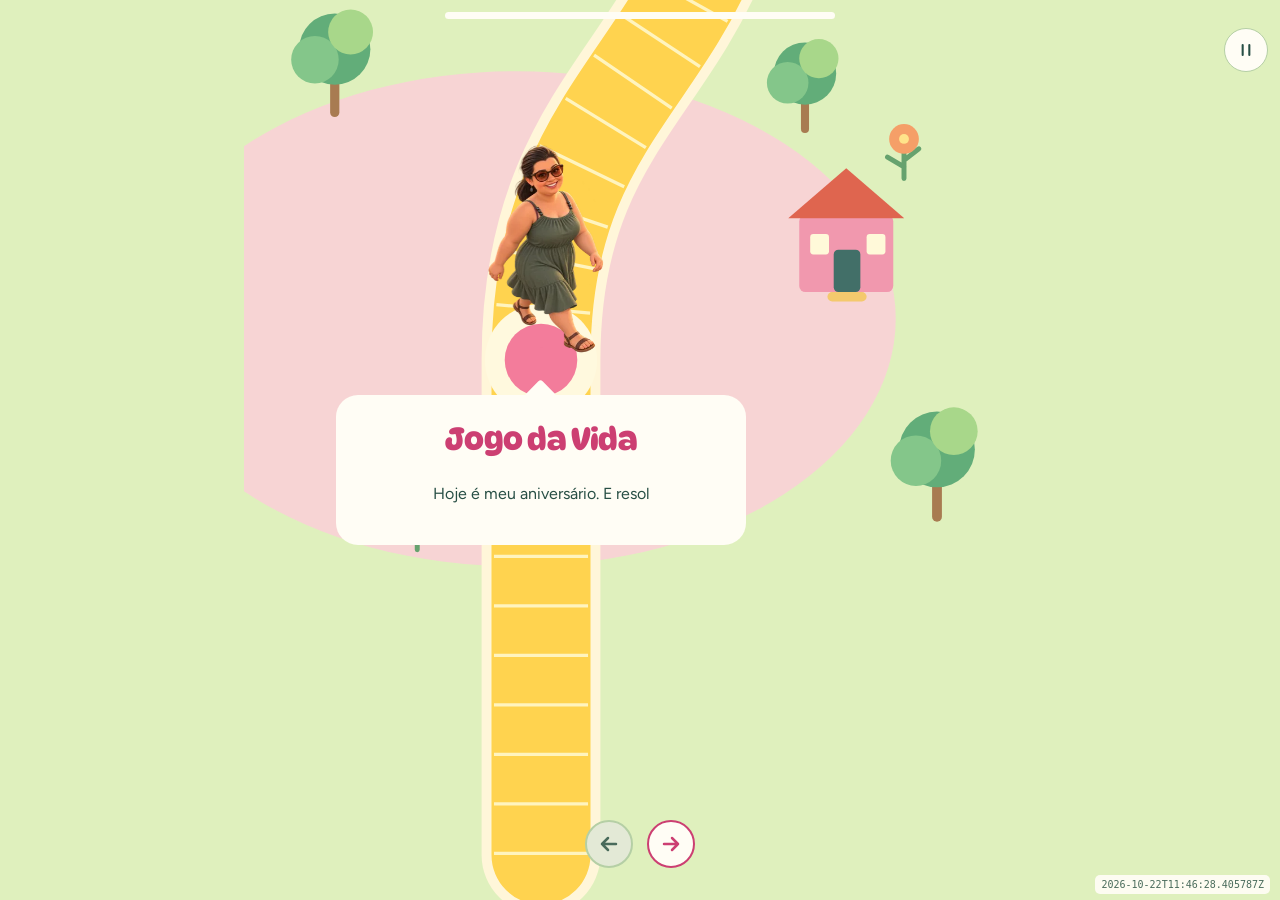
==== commit 9b8330d3: "Remove Backstage v2 while preserving the original case and game" ====
--- a/docs/index.html
+++ b/docs/index.html
@@ -8,4 +8,4 @@
 
   gtag('config', 'G-HTS7E9BXDD');
 </script>
-<meta charset="utf-8"><meta name="viewport" content="width=device-width,initial-scale=1"><title>Jogo da Vida</title><link rel="stylesheet" href="style.css?v=92716faf28afe22a"></head><body><main><button id="reading-playback-toggle" class="reading-playback" type="button" aria-pressed="false" aria-label="Pausar animação e pergunta automática" title="Pausar"><svg viewBox="0 0 24 24" width="20" height="20" aria-hidden="true" focusable="false"><path class="reading-pause-icon" d="M8 6v12M16 6v12"/><path class="reading-play-icon" d="m9 5 10 7-10 7Z"/></svg></button><div id="timeline-progress" class="timeline-progress" role="progressbar" aria-label="Progresso da história" aria-valuemin="0" aria-valuemax="100" aria-valuenow="0" hidden><div class="timeline-progress-track"><div class="timeline-progress-fill"></div></div></div><div class="stage" aria-label="Tabuleiro vertical de memórias"><div class="map"><svg xmlns="http://www.w3.org/2000/svg" width="480" height="5250" viewBox="0 0 480 5250" aria-hidden="true"><rect width="480" height="5250" fill="#dff0bd" /><ellipse cx="165" cy="4625" rx="230" ry="150" fill="#f7d4d4" /><ellipse cx="315" cy="4275" rx="230" ry="150" fill="#c5e9d7" /><ellipse cx="165" cy="3925" rx="230" ry="150" fill="#f9dfab" /><ellipse cx="315" cy="3575" rx="230" ry="150" fill="#d9e8cd" /><ellipse cx="165" cy="3225" rx="230" ry="150" fill="#f7d4d4" /><ellipse cx="315" cy="2875" rx="230" ry="150" fill="#c5e9d7" /><ellipse cx="165" cy="2525" rx="230" ry="150" fill="#f9dfab" /><ellipse cx="315" cy="2175" rx="230" ry="150" fill="#d9e8cd" /><ellipse cx="165" cy="1825" rx="230" ry="150" fill="#f7d4d4" /><ellipse cx="315" cy="1475" rx="230" ry="150" fill="#c5e9d7" /><ellipse cx="165" cy="1125" rx="230" ry="150" fill="#f9dfab" /><ellipse cx="315" cy="775" rx="230" ry="150" fill="#d9e8cd" /><ellipse cx="165" cy="425" rx="230" ry="150" fill="#f7d4d4" /><path d="M 180 4950 L 180 4650 C 180 4475.0 300 4475.0 300 4300 C 300 4125.0 180 4125.0 180 3950 C 180 3775.0 300 3775.0 300 3600 C 300 3425.0 180 3425.0 180 3250 C 180 3075.0 300 3075.0 300 2900 C 300 2725.0 180 2725.0 180 2550 C 180 2375.0 300 2375.0 300 2200 C 300 2025.0 180 2025.0 180 1850 C 180 1675.0 300 1675.0 300 1500 C 300 1325.0 180 1325.0 180 1150 C 180 975.0 300 975.0 300 800 C 300 625.0 180 625.0 180 450 L 180 120" fill="none" stroke="#fff6d9" stroke-width="72" stroke-linecap="round" /><path d="M 180 4950 L 180 4650 C 180 4475.0 300 4475.0 300 4300 C 300 4125.0 180 4125.0 180 3950 C 180 3775.0 300 3775.0 300 3600 C 300 3425.0 180 3425.0 180 3250 C 180 3075.0 300 3075.0 300 2900 C 300 2725.0 180 2725.0 180 2550 C 180 2375.0 300 2375.0 300 2200 C 300 2025.0 180 2025.0 180 1850 C 180 1675.0 300 1675.0 300 1500 C 300 1325.0 180 1325.0 180 1150 C 180 975.0 300 975.0 300 800 C 300 625.0 180 625.0 180 450 L 180 120" fill="none" stroke="#ffd34f" stroke-width="60" stroke-linecap="round" /><path d="M 180 4950 L 180 4650 C 180 4475.0 300 4475.0 300 4300 C 300 4125.0 180 4125.0 180 3950 C 180 3775.0 300 3775.0 300 3600 C 300 3425.0 180 3425.0 180 3250 C 180 3075.0 300 3075.0 300 2900 C 300 2725.0 180 2725.0 180 2550 C 180 2375.0 300 2375.0 300 2200 C 300 2025.0 180 2025.0 180 1850 C 180 1675.0 300 1675.0 300 1500 C 300 1325.0 180 1325.0 180 1150 C 180 975.0 300 975.0 300 800 C 300 625.0 180 625.0 180 450 L 180 120" fill="none" stroke="#fff4bf" stroke-width="57" stroke-dasharray="2 28" /><g data-scene="0" transform="translate(0 1750)"><g transform="translate(55 2750) scale(0.8)"><path d="M0 0v-33" stroke="#a87b51" stroke-width="7" stroke-linecap="round" /><circle cy="-48" r="27" fill="#62ad79" /><circle cx="-15" cy="-40" r="18" fill="#84c68a" /><circle cx="12" cy="-61" r="17" fill="#a8d78a" /></g><g transform="translate(420 2995) scale(0.85)"><path d="M0 0v-33" stroke="#a87b51" stroke-width="7" stroke-linecap="round" /><circle cy="-48" r="27" fill="#62ad79" /><circle cx="-15" cy="-40" r="18" fill="#84c68a" /><circle cx="12" cy="-61" r="17" fill="#a8d78a" /></g><g transform="translate(75 2980)"><path d="M0 0v-20m0 13-10-6m10 2 9-7" fill="none" stroke="#66a26e" stroke-width="3" stroke-linecap="round" /><circle cy="-24" r="9" fill="#f1799c" /><circle cy="-24" r="3" fill="#ffe38a" /></g><g transform="translate(400 2790)"><path d="M0 0v-20m0 13-10-6m10 2 9-7" fill="none" stroke="#66a26e" stroke-width="3" stroke-linecap="round" /><circle cy="-24" r="9" fill="#f59f68" /><circle cy="-24" r="3" fill="#ffe38a" /></g><g transform="translate(105 3015)"><path d="M0 0v-20m0 13-10-6m10 2 9-7" fill="none" stroke="#66a26e" stroke-width="3" stroke-linecap="round" /><circle cy="-24" r="9" fill="#f1799c" /><circle cy="-24" r="3" fill="#ffe38a" /></g><g transform="translate(365 2855) scale(0.95)"><rect x="-30" y="-45" width="60" height="49" rx="4" fill="#f198ae" /><path d="M-37-43 0-75 37-43Z" fill="#df654f" /><rect x="-8" y="-23" width="17" height="27" rx="3" fill="#426f68" /><rect x="-23" y="-33" width="12" height="13" rx="2" fill="#fff9d9" /><rect x="13" y="-33" width="12" height="13" rx="2" fill="#fff9d9" /><rect x="-12" y="4" width="25" height="6" rx="3" fill="#f4c96d" /></g><g transform="translate(340 2760) scale(0.7)"><path d="M0 0v-33" stroke="#a87b51" stroke-width="7" stroke-linecap="round" /><circle cy="-48" r="27" fill="#62ad79" /><circle cx="-15" cy="-40" r="18" fill="#84c68a" /><circle cx="12" cy="-61" r="17" fill="#a8d78a" /></g></g><g class="house-stop" data-go="0"><circle cx="180" cy="4650" r="34" fill="#fff9de" /><circle cx="180" cy="4650" r="22" fill="#f4b5a8" class="stop-core" /></g><g data-scene="1" transform="translate(0 1750)"><g transform="translate(55 2400) scale(0.8)"><path d="M0 0v-33" stroke="#a87b51" stroke-width="7" stroke-linecap="round" /><circle cy="-48" r="27" fill="#62ad79" /><circle cx="-15" cy="-40" r="18" fill="#84c68a" /><circle cx="12" cy="-61" r="17" fill="#a8d78a" /></g><g transform="translate(420 2645) scale(0.85)"><path d="M0 0v-33" stroke="#a87b51" stroke-width="7" stroke-linecap="round" /><circle cy="-48" r="27" fill="#62ad79" /><circle cx="-15" cy="-40" r="18" fill="#84c68a" /><circle cx="12" cy="-61" r="17" fill="#a8d78a" /></g><g transform="translate(75 2630)"><path d="M0 0v-20m0 13-10-6m10 2 9-7" fill="none" stroke="#66a26e" stroke-width="3" stroke-linecap="round" /><circle cy="-24" r="9" fill="#f1799c" /><circle cy="-24" r="3" fill="#ffe38a" /></g><g transform="translate(400 2440)"><path d="M0 0v-20m0 13-10-6m10 2 9-7" fill="none" stroke="#66a26e" stroke-width="3" stroke-linecap="round" /><circle cy="-24" r="9" fill="#f59f68" /><circle cy="-24" r="3" fill="#ffe38a" /></g><g transform="translate(105 2665)"><path d="M0 0v-20m0 13-10-6m10 2 9-7" fill="none" stroke="#66a26e" stroke-width="3" stroke-linecap="round" /><circle cy="-24" r="9" fill="#f1799c" /><circle cy="-24" r="3" fill="#ffe38a" /></g><g transform="translate(95 2505) scale(0.95)"><rect x="-30" y="-45" width="60" height="49" rx="4" fill="#ffd888" /><path d="M-37-43 0-75 37-43Z" fill="#df654f" /><rect x="-8" y="-23" width="17" height="27" rx="3" fill="#426f68" /><rect x="-23" y="-33" width="12" height="13" rx="2" fill="#fff9d9" /><rect x="13" y="-33" width="12" height="13" rx="2" fill="#fff9d9" /><rect x="-12" y="4" width="25" height="6" rx="3" fill="#f4c96d" /></g><g transform="translate(70 2410) scale(0.7)"><path d="M0 0v-33" stroke="#a87b51" stroke-width="7" stroke-linecap="round" /><circle cy="-48" r="27" fill="#62ad79" /><circle cx="-15" cy="-40" r="18" fill="#84c68a" /><circle cx="12" cy="-61" r="17" fill="#a8d78a" /></g><g transform="translate(25 2440) rotate(-5)"><rect x="-5" y="-5" width="155" height="110" rx="4" fill="#fffdf6" /><image href="assets/alagoas.webp" width="145" height="90" preserveAspectRatio="xMidYMid slice" /></g></g><g class="house-stop" data-go="1"><circle cx="300" cy="4300" r="34" fill="#fff9de" /><circle cx="300" cy="4300" r="22" fill="#f4b5a8" class="stop-core" /></g><g data-scene="2" transform="translate(0 1400)"><g transform="translate(55 2400) scale(0.8)"><path d="M0 0v-33" stroke="#a87b51" stroke-width="7" stroke-linecap="round" /><circle cy="-48" r="27" fill="#62ad79" /><circle cx="-15" cy="-40" r="18" fill="#84c68a" /><circle cx="12" cy="-61" r="17" fill="#a8d78a" /></g><g transform="translate(420 2645) scale(0.85)"><path d="M0 0v-33" stroke="#a87b51" stroke-width="7" stroke-linecap="round" /><circle cy="-48" r="27" fill="#62ad79" /><circle cx="-15" cy="-40" r="18" fill="#84c68a" /><circle cx="12" cy="-61" r="17" fill="#a8d78a" /></g><g transform="translate(75 2630)"><path d="M0 0v-20m0 13-10-6m10 2 9-7" fill="none" stroke="#66a26e" stroke-width="3" stroke-linecap="round" /><circle cy="-24" r="9" fill="#f1799c" /><circle cy="-24" r="3" fill="#ffe38a" /></g><g transform="translate(400 2440)"><path d="M0 0v-20m0 13-10-6m10 2 9-7" fill="none" stroke="#66a26e" stroke-width="3" stroke-linecap="round" /><circle cy="-24" r="9" fill="#f59f68" /><circle cy="-24" r="3" fill="#ffe38a" /></g><g transform="translate(105 2665)"><path d="M0 0v-20m0 13-10-6m10 2 9-7" fill="none" stroke="#66a26e" stroke-width="3" stroke-linecap="round" /><circle cy="-24" r="9" fill="#f1799c" /><circle cy="-24" r="3" fill="#ffe38a" /></g><g transform="translate(95 2505) scale(0.95)"><rect x="-30" y="-45" width="60" height="49" rx="4" fill="#ffd888" /><path d="M-37-43 0-75 37-43Z" fill="#df654f" /><rect x="-8" y="-23" width="17" height="27" rx="3" fill="#426f68" /><rect x="-23" y="-33" width="12" height="13" rx="2" fill="#fff9d9" /><rect x="13" y="-33" width="12" height="13" rx="2" fill="#fff9d9" /><rect x="-12" y="4" width="25" height="6" rx="3" fill="#f4c96d" /></g><g transform="translate(70 2410) scale(0.7)"><path d="M0 0v-33" stroke="#a87b51" stroke-width="7" stroke-linecap="round" /><circle cy="-48" r="27" fill="#62ad79" /><circle cx="-15" cy="-40" r="18" fill="#84c68a" /><circle cx="12" cy="-61" r="17" fill="#a8d78a" /></g></g><g class="house-stop" data-go="2"><circle cx="180" cy="3950" r="34" fill="#fff9de" /><circle cx="180" cy="3950" r="22" fill="#f4b5a8" class="stop-core" /></g><g data-scene="3" transform="translate(0 1400)"><g transform="translate(55 2050) scale(0.8)"><path d="M0 0v-33" stroke="#a87b51" stroke-width="7" stroke-linecap="round" /><circle cy="-48" r="27" fill="#62ad79" /><circle cx="-15" cy="-40" r="18" fill="#84c68a" /><circle cx="12" cy="-61" r="17" fill="#a8d78a" /></g><g transform="translate(420 2295) scale(0.85)"><path d="M0 0v-33" stroke="#a87b51" stroke-width="7" stroke-linecap="round" /><circle cy="-48" r="27" fill="#62ad79" /><circle cx="-15" cy="-40" r="18" fill="#84c68a" /><circle cx="12" cy="-61" r="17" fill="#a8d78a" /></g><g transform="translate(75 2280)"><path d="M0 0v-20m0 13-10-6m10 2 9-7" fill="none" stroke="#66a26e" stroke-width="3" stroke-linecap="round" /><circle cy="-24" r="9" fill="#f1799c" /><circle cy="-24" r="3" fill="#ffe38a" /></g><g transform="translate(400 2090)"><path d="M0 0v-20m0 13-10-6m10 2 9-7" fill="none" stroke="#66a26e" stroke-width="3" stroke-linecap="round" /><circle cy="-24" r="9" fill="#f59f68" /><circle cy="-24" r="3" fill="#ffe38a" /></g><g transform="translate(105 2315)"><path d="M0 0v-20m0 13-10-6m10 2 9-7" fill="none" stroke="#66a26e" stroke-width="3" stroke-linecap="round" /><circle cy="-24" r="9" fill="#f1799c" /><circle cy="-24" r="3" fill="#ffe38a" /></g><g transform="translate(285 2070) rotate(5)"><rect x="-5" y="-5" width="155" height="115" rx="4" fill="#fffdf6" /><image href="assets/recife.webp" width="145" height="95" preserveAspectRatio="xMidYMid slice" /></g><g transform="translate(60 2300) scale(0.62)"><rect x="-30" y="-45" width="60" height="49" rx="4" fill="#70c9b8" /><path d="M-37-43 0-75 37-43Z" fill="#df654f" /><rect x="-8" y="-23" width="17" height="27" rx="3" fill="#426f68" /><rect x="-23" y="-33" width="12" height="13" rx="2" fill="#fff9d9" /><rect x="13" y="-33" width="12" height="13" rx="2" fill="#fff9d9" /><rect x="-12" y="4" width="25" height="6" rx="3" fill="#f4c96d" /></g><g transform="translate(110 2285) scale(0.62)"><rect x="-30" y="-45" width="60" height="49" rx="4" fill="#f7a2ac" /><path d="M-37-43 0-75 37-43Z" fill="#df654f" /><rect x="-8" y="-23" width="17" height="27" rx="3" fill="#426f68" /><rect x="-23" y="-33" width="12" height="13" rx="2" fill="#fff9d9" /><rect x="13" y="-33" width="12" height="13" rx="2" fill="#fff9d9" /><rect x="-12" y="4" width="25" height="6" rx="3" fill="#f4c96d" /></g><g transform="translate(160 2300) scale(0.62)"><rect x="-30" y="-45" width="60" height="49" rx="4" fill="#f8cd76" /><path d="M-37-43 0-75 37-43Z" fill="#df654f" /><rect x="-8" y="-23" width="17" height="27" rx="3" fill="#426f68" /><rect x="-23" y="-33" width="12" height="13" rx="2" fill="#fff9d9" /><rect x="13" y="-33" width="12" height="13" rx="2" fill="#fff9d9" /><rect x="-12" y="4" width="25" height="6" rx="3" fill="#f4c96d" /></g><path d="M380 2240c-28-45 28-58 30-28 12-33 54-12 24 14l-25 25Z" fill="#ee7296" /></g><g class="house-stop" data-go="3"><circle cx="300" cy="3600" r="34" fill="#fff9de" /><circle cx="300" cy="3600" r="22" fill="#f4b5a8" class="stop-core" /></g><g data-scene="4" transform="translate(0 1050)"><g transform="translate(55 2050) scale(0.8)"><path d="M0 0v-33" stroke="#a87b51" stroke-width="7" stroke-linecap="round" /><circle cy="-48" r="27" fill="#62ad79" /><circle cx="-15" cy="-40" r="18" fill="#84c68a" /><circle cx="12" cy="-61" r="17" fill="#a8d78a" /></g><g transform="translate(420 2295) scale(0.85)"><path d="M0 0v-33" stroke="#a87b51" stroke-width="7" stroke-linecap="round" /><circle cy="-48" r="27" fill="#62ad79" /><circle cx="-15" cy="-40" r="18" fill="#84c68a" /><circle cx="12" cy="-61" r="17" fill="#a8d78a" /></g><g transform="translate(75 2280)"><path d="M0 0v-20m0 13-10-6m10 2 9-7" fill="none" stroke="#66a26e" stroke-width="3" stroke-linecap="round" /><circle cy="-24" r="9" fill="#f1799c" /><circle cy="-24" r="3" fill="#ffe38a" /></g><g transform="translate(400 2090)"><path d="M0 0v-20m0 13-10-6m10 2 9-7" fill="none" stroke="#66a26e" stroke-width="3" stroke-linecap="round" /><circle cy="-24" r="9" fill="#f59f68" /><circle cy="-24" r="3" fill="#ffe38a" /></g><g transform="translate(105 2315)"><path d="M0 0v-20m0 13-10-6m10 2 9-7" fill="none" stroke="#66a26e" stroke-width="3" stroke-linecap="round" /><circle cy="-24" r="9" fill="#f1799c" /><circle cy="-24" r="3" fill="#ffe38a" /></g><g transform="translate(60 2300) scale(0.62)"><rect x="-30" y="-45" width="60" height="49" rx="4" fill="#70c9b8" /><path d="M-37-43 0-75 37-43Z" fill="#df654f" /><rect x="-8" y="-23" width="17" height="27" rx="3" fill="#426f68" /><rect x="-23" y="-33" width="12" height="13" rx="2" fill="#fff9d9" /><rect x="13" y="-33" width="12" height="13" rx="2" fill="#fff9d9" /><rect x="-12" y="4" width="25" height="6" rx="3" fill="#f4c96d" /></g><g transform="translate(110 2285) scale(0.62)"><rect x="-30" y="-45" width="60" height="49" rx="4" fill="#f7a2ac" /><path d="M-37-43 0-75 37-43Z" fill="#df654f" /><rect x="-8" y="-23" width="17" height="27" rx="3" fill="#426f68" /><rect x="-23" y="-33" width="12" height="13" rx="2" fill="#fff9d9" /><rect x="13" y="-33" width="12" height="13" rx="2" fill="#fff9d9" /><rect x="-12" y="4" width="25" height="6" rx="3" fill="#f4c96d" /></g><g transform="translate(160 2300) scale(0.62)"><rect x="-30" y="-45" width="60" height="49" rx="4" fill="#f8cd76" /><path d="M-37-43 0-75 37-43Z" fill="#df654f" /><rect x="-8" y="-23" width="17" height="27" rx="3" fill="#426f68" /><rect x="-23" y="-33" width="12" height="13" rx="2" fill="#fff9d9" /><rect x="13" y="-33" width="12" height="13" rx="2" fill="#fff9d9" /><rect x="-12" y="4" width="25" height="6" rx="3" fill="#f4c96d" /></g><path d="M380 2240c-28-45 28-58 30-28 12-33 54-12 24 14l-25 25Z" fill="#ee7296" /></g><g class="house-stop" data-go="4"><circle cx="180" cy="3250" r="34" fill="#fff9de" /><circle cx="180" cy="3250" r="22" fill="#f4b5a8" class="stop-core" /></g><g data-scene="5" transform="translate(0 1050)"><g transform="translate(55 1700) scale(0.8)"><path d="M0 0v-33" stroke="#a87b51" stroke-width="7" stroke-linecap="round" /><circle cy="-48" r="27" fill="#62ad79" /><circle cx="-15" cy="-40" r="18" fill="#84c68a" /><circle cx="12" cy="-61" r="17" fill="#a8d78a" /></g><g transform="translate(420 1945) scale(0.85)"><path d="M0 0v-33" stroke="#a87b51" stroke-width="7" stroke-linecap="round" /><circle cy="-48" r="27" fill="#62ad79" /><circle cx="-15" cy="-40" r="18" fill="#84c68a" /><circle cx="12" cy="-61" r="17" fill="#a8d78a" /></g><g transform="translate(75 1930)"><path d="M0 0v-20m0 13-10-6m10 2 9-7" fill="none" stroke="#66a26e" stroke-width="3" stroke-linecap="round" /><circle cy="-24" r="9" fill="#f1799c" /><circle cy="-24" r="3" fill="#ffe38a" /></g><g transform="translate(400 1740)"><path d="M0 0v-20m0 13-10-6m10 2 9-7" fill="none" stroke="#66a26e" stroke-width="3" stroke-linecap="round" /><circle cy="-24" r="9" fill="#f59f68" /><circle cy="-24" r="3" fill="#ffe38a" /></g><g transform="translate(105 1965)"><path d="M0 0v-20m0 13-10-6m10 2 9-7" fill="none" stroke="#66a26e" stroke-width="3" stroke-linecap="round" /><circle cy="-24" r="9" fill="#f1799c" /><circle cy="-24" r="3" fill="#ffe38a" /></g><path d="M80 1800h80" stroke="#b5caa7" stroke-width="7" stroke-linecap="round" /></g><g class="house-stop" data-go="5"><circle cx="300" cy="2900" r="34" fill="#fff9de" /><circle cx="300" cy="2900" r="22" fill="#f4b5a8" class="stop-core" /></g><g data-scene="6" transform="translate(0 1050)"><g transform="translate(55 1350) scale(0.8)"><path d="M0 0v-33" stroke="#a87b51" stroke-width="7" stroke-linecap="round" /><circle cy="-48" r="27" fill="#62ad79" /><circle cx="-15" cy="-40" r="18" fill="#84c68a" /><circle cx="12" cy="-61" r="17" fill="#a8d78a" /></g><g transform="translate(420 1595) scale(0.85)"><path d="M0 0v-33" stroke="#a87b51" stroke-width="7" stroke-linecap="round" /><circle cy="-48" r="27" fill="#62ad79" /><circle cx="-15" cy="-40" r="18" fill="#84c68a" /><circle cx="12" cy="-61" r="17" fill="#a8d78a" /></g><g transform="translate(75 1580)"><path d="M0 0v-20m0 13-10-6m10 2 9-7" fill="none" stroke="#66a26e" stroke-width="3" stroke-linecap="round" /><circle cy="-24" r="9" fill="#f1799c" /><circle cy="-24" r="3" fill="#ffe38a" /></g><g transform="translate(400 1390)"><path d="M0 0v-20m0 13-10-6m10 2 9-7" fill="none" stroke="#66a26e" stroke-width="3" stroke-linecap="round" /><circle cy="-24" r="9" fill="#f59f68" /><circle cy="-24" r="3" fill="#ffe38a" /></g><g transform="translate(105 1615)"><path d="M0 0v-20m0 13-10-6m10 2 9-7" fill="none" stroke="#66a26e" stroke-width="3" stroke-linecap="round" /><circle cy="-24" r="9" fill="#f1799c" /><circle cy="-24" r="3" fill="#ffe38a" /></g><g transform="translate(365 1415) scale(0.8)"><rect x="-30" y="-45" width="60" height="49" rx="4" fill="#f69baf" /><path d="M-37-43 0-75 37-43Z" fill="#df654f" /><rect x="-8" y="-23" width="17" height="27" rx="3" fill="#426f68" /><rect x="-23" y="-33" width="12" height="13" rx="2" fill="#fff9d9" /><rect x="13" y="-33" width="12" height="13" rx="2" fill="#fff9d9" /><rect x="-12" y="4" width="25" height="6" rx="3" fill="#f4c96d" /></g></g><g class="house-stop" data-go="6"><circle cx="180" cy="2550" r="34" fill="#fff9de" /><circle cx="180" cy="2550" r="22" fill="#f4b5a8" class="stop-core" /></g><g data-scene="7" transform="translate(0 700)"><g transform="translate(55 1350) scale(0.8)"><path d="M0 0v-33" stroke="#a87b51" stroke-width="7" stroke-linecap="round" /><circle cy="-48" r="27" fill="#62ad79" /><circle cx="-15" cy="-40" r="18" fill="#84c68a" /><circle cx="12" cy="-61" r="17" fill="#a8d78a" /></g><g transform="translate(420 1595) scale(0.85)"><path d="M0 0v-33" stroke="#a87b51" stroke-width="7" stroke-linecap="round" /><circle cy="-48" r="27" fill="#62ad79" /><circle cx="-15" cy="-40" r="18" fill="#84c68a" /><circle cx="12" cy="-61" r="17" fill="#a8d78a" /></g><g transform="translate(75 1580)"><path d="M0 0v-20m0 13-10-6m10 2 9-7" fill="none" stroke="#66a26e" stroke-width="3" stroke-linecap="round" /><circle cy="-24" r="9" fill="#f1799c" /><circle cy="-24" r="3" fill="#ffe38a" /></g><g transform="translate(400 1390)"><path d="M0 0v-20m0 13-10-6m10 2 9-7" fill="none" stroke="#66a26e" stroke-width="3" stroke-linecap="round" /><circle cy="-24" r="9" fill="#f59f68" /><circle cy="-24" r="3" fill="#ffe38a" /></g><g transform="translate(105 1615)"><path d="M0 0v-20m0 13-10-6m10 2 9-7" fill="none" stroke="#66a26e" stroke-width="3" stroke-linecap="round" /><circle cy="-24" r="9" fill="#f1799c" /><circle cy="-24" r="3" fill="#ffe38a" /></g><g transform="translate(365 1415) scale(0.8)"><rect x="-30" y="-45" width="60" height="49" rx="4" fill="#f69baf" /><path d="M-37-43 0-75 37-43Z" fill="#df654f" /><rect x="-8" y="-23" width="17" height="27" rx="3" fill="#426f68" /><rect x="-23" y="-33" width="12" height="13" rx="2" fill="#fff9d9" /><rect x="13" y="-33" width="12" height="13" rx="2" fill="#fff9d9" /><rect x="-12" y="4" width="25" height="6" rx="3" fill="#f4c96d" /></g><image href="assets/dedey-baby.webp" x="325" y="1495" width="80" height="96" /></g><g class="house-stop" data-go="7"><circle cx="300" cy="2200" r="34" fill="#fff9de" /><circle cx="300" cy="2200" r="22" fill="#f4b5a8" class="stop-core" /></g><g data-scene="8" transform="translate(0 700)"><g transform="translate(55 1000) scale(0.8)"><path d="M0 0v-33" stroke="#a87b51" stroke-width="7" stroke-linecap="round" /><circle cy="-48" r="27" fill="#62ad79" /><circle cx="-15" cy="-40" r="18" fill="#84c68a" /><circle cx="12" cy="-61" r="17" fill="#a8d78a" /></g><g transform="translate(420 1245) scale(0.85)"><path d="M0 0v-33" stroke="#a87b51" stroke-width="7" stroke-linecap="round" /><circle cy="-48" r="27" fill="#62ad79" /><circle cx="-15" cy="-40" r="18" fill="#84c68a" /><circle cx="12" cy="-61" r="17" fill="#a8d78a" /></g><g transform="translate(75 1230)"><path d="M0 0v-20m0 13-10-6m10 2 9-7" fill="none" stroke="#66a26e" stroke-width="3" stroke-linecap="round" /><circle cy="-24" r="9" fill="#f1799c" /><circle cy="-24" r="3" fill="#ffe38a" /></g><g transform="translate(400 1040)"><path d="M0 0v-20m0 13-10-6m10 2 9-7" fill="none" stroke="#66a26e" stroke-width="3" stroke-linecap="round" /><circle cy="-24" r="9" fill="#f59f68" /><circle cy="-24" r="3" fill="#ffe38a" /></g><g transform="translate(105 1265)"><path d="M0 0v-20m0 13-10-6m10 2 9-7" fill="none" stroke="#66a26e" stroke-width="3" stroke-linecap="round" /><circle cy="-24" r="9" fill="#f1799c" /><circle cy="-24" r="3" fill="#ffe38a" /></g><g transform="translate(95 1105) scale(0.95)"><rect x="-30" y="-45" width="60" height="49" rx="4" fill="#ffd888" /><path d="M-37-43 0-75 37-43Z" fill="#df654f" /><rect x="-8" y="-23" width="17" height="27" rx="3" fill="#426f68" /><rect x="-23" y="-33" width="12" height="13" rx="2" fill="#fff9d9" /><rect x="13" y="-33" width="12" height="13" rx="2" fill="#fff9d9" /><rect x="-12" y="4" width="25" height="6" rx="3" fill="#f4c96d" /></g><g transform="translate(70 1010) scale(0.7)"><path d="M0 0v-33" stroke="#a87b51" stroke-width="7" stroke-linecap="round" /><circle cy="-48" r="27" fill="#62ad79" /><circle cx="-15" cy="-40" r="18" fill="#84c68a" /><circle cx="12" cy="-61" r="17" fill="#a8d78a" /></g></g><g class="house-stop" data-go="8"><circle cx="180" cy="1850" r="34" fill="#fff9de" /><circle cx="180" cy="1850" r="22" fill="#f4b5a8" class="stop-core" /></g><g data-scene="9" transform="translate(0 350)"><g transform="translate(55 1000) scale(0.8)"><path d="M0 0v-33" stroke="#a87b51" stroke-width="7" stroke-linecap="round" /><circle cy="-48" r="27" fill="#62ad79" /><circle cx="-15" cy="-40" r="18" fill="#84c68a" /><circle cx="12" cy="-61" r="17" fill="#a8d78a" /></g><g transform="translate(420 1245) scale(0.85)"><path d="M0 0v-33" stroke="#a87b51" stroke-width="7" stroke-linecap="round" /><circle cy="-48" r="27" fill="#62ad79" /><circle cx="-15" cy="-40" r="18" fill="#84c68a" /><circle cx="12" cy="-61" r="17" fill="#a8d78a" /></g><g transform="translate(75 1230)"><path d="M0 0v-20m0 13-10-6m10 2 9-7" fill="none" stroke="#66a26e" stroke-width="3" stroke-linecap="round" /><circle cy="-24" r="9" fill="#f1799c" /><circle cy="-24" r="3" fill="#ffe38a" /></g><g transform="translate(400 1040)"><path d="M0 0v-20m0 13-10-6m10 2 9-7" fill="none" stroke="#66a26e" stroke-width="3" stroke-linecap="round" /><circle cy="-24" r="9" fill="#f59f68" /><circle cy="-24" r="3" fill="#ffe38a" /></g><g transform="translate(105 1265)"><path d="M0 0v-20m0 13-10-6m10 2 9-7" fill="none" stroke="#66a26e" stroke-width="3" stroke-linecap="round" /><circle cy="-24" r="9" fill="#f1799c" /><circle cy="-24" r="3" fill="#ffe38a" /></g><g transform="translate(95 1105) scale(0.95)"><rect x="-30" y="-45" width="60" height="49" rx="4" fill="#ffd888" /><path d="M-37-43 0-75 37-43Z" fill="#df654f" /><rect x="-8" y="-23" width="17" height="27" rx="3" fill="#426f68" /><rect x="-23" y="-33" width="12" height="13" rx="2" fill="#fff9d9" /><rect x="13" y="-33" width="12" height="13" rx="2" fill="#fff9d9" /><rect x="-12" y="4" width="25" height="6" rx="3" fill="#f4c96d" /></g><g transform="translate(70 1010) scale(0.7)"><path d="M0 0v-33" stroke="#a87b51" stroke-width="7" stroke-linecap="round" /><circle cy="-48" r="27" fill="#62ad79" /><circle cx="-15" cy="-40" r="18" fill="#84c68a" /><circle cx="12" cy="-61" r="17" fill="#a8d78a" /></g></g><g class="house-stop" data-go="9"><circle cx="300" cy="1500" r="34" fill="#fff9de" /><circle cx="300" cy="1500" r="22" fill="#f4b5a8" class="stop-core" /></g><g data-scene="10" transform="translate(0 0)"><g transform="translate(55 1000) scale(0.8)"><path d="M0 0v-33" stroke="#a87b51" stroke-width="7" stroke-linecap="round" /><circle cy="-48" r="27" fill="#62ad79" /><circle cx="-15" cy="-40" r="18" fill="#84c68a" /><circle cx="12" cy="-61" r="17" fill="#a8d78a" /></g><g transform="translate(420 1245) scale(0.85)"><path d="M0 0v-33" stroke="#a87b51" stroke-width="7" stroke-linecap="round" /><circle cy="-48" r="27" fill="#62ad79" /><circle cx="-15" cy="-40" r="18" fill="#84c68a" /><circle cx="12" cy="-61" r="17" fill="#a8d78a" /></g><g transform="translate(75 1230)"><path d="M0 0v-20m0 13-10-6m10 2 9-7" fill="none" stroke="#66a26e" stroke-width="3" stroke-linecap="round" /><circle cy="-24" r="9" fill="#f1799c" /><circle cy="-24" r="3" fill="#ffe38a" /></g><g transform="translate(400 1040)"><path d="M0 0v-20m0 13-10-6m10 2 9-7" fill="none" stroke="#66a26e" stroke-width="3" stroke-linecap="round" /><circle cy="-24" r="9" fill="#f59f68" /><circle cy="-24" r="3" fill="#ffe38a" /></g><g transform="translate(105 1265)"><path d="M0 0v-20m0 13-10-6m10 2 9-7" fill="none" stroke="#66a26e" stroke-width="3" stroke-linecap="round" /><circle cy="-24" r="9" fill="#f1799c" /><circle cy="-24" r="3" fill="#ffe38a" /></g><g transform="translate(95 1105) scale(0.95)"><rect x="-30" y="-45" width="60" height="49" rx="4" fill="#ffd888" /><path d="M-37-43 0-75 37-43Z" fill="#df654f" /><rect x="-8" y="-23" width="17" height="27" rx="3" fill="#426f68" /><rect x="-23" y="-33" width="12" height="13" rx="2" fill="#fff9d9" /><rect x="13" y="-33" width="12" height="13" rx="2" fill="#fff9d9" /><rect x="-12" y="4" width="25" height="6" rx="3" fill="#f4c96d" /></g><g transform="translate(70 1010) scale(0.7)"><path d="M0 0v-33" stroke="#a87b51" stroke-width="7" stroke-linecap="round" /><circle cy="-48" r="27" fill="#62ad79" /><circle cx="-15" cy="-40" r="18" fill="#84c68a" /><circle cx="12" cy="-61" r="17" fill="#a8d78a" /></g></g><g class="house-stop" data-go="10"><circle cx="180" cy="1150" r="34" fill="#fff9de" /><circle cx="180" cy="1150" r="22" fill="#f4b5a8" class="stop-core" /></g><g data-scene="11" transform="translate(0 0)"><g transform="translate(55 650) scale(0.8)"><path d="M0 0v-33" stroke="#a87b51" stroke-width="7" stroke-linecap="round" /><circle cy="-48" r="27" fill="#62ad79" /><circle cx="-15" cy="-40" r="18" fill="#84c68a" /><circle cx="12" cy="-61" r="17" fill="#a8d78a" /></g><g transform="translate(420 895) scale(0.85)"><path d="M0 0v-33" stroke="#a87b51" stroke-width="7" stroke-linecap="round" /><circle cy="-48" r="27" fill="#62ad79" /><circle cx="-15" cy="-40" r="18" fill="#84c68a" /><circle cx="12" cy="-61" r="17" fill="#a8d78a" /></g><g transform="translate(75 880)"><path d="M0 0v-20m0 13-10-6m10 2 9-7" fill="none" stroke="#66a26e" stroke-width="3" stroke-linecap="round" /><circle cy="-24" r="9" fill="#f1799c" /><circle cy="-24" r="3" fill="#ffe38a" /></g><g transform="translate(400 690)"><path d="M0 0v-20m0 13-10-6m10 2 9-7" fill="none" stroke="#66a26e" stroke-width="3" stroke-linecap="round" /><circle cy="-24" r="9" fill="#f59f68" /><circle cy="-24" r="3" fill="#ffe38a" /></g><g transform="translate(105 915)"><path d="M0 0v-20m0 13-10-6m10 2 9-7" fill="none" stroke="#66a26e" stroke-width="3" stroke-linecap="round" /><circle cy="-24" r="9" fill="#f1799c" /><circle cy="-24" r="3" fill="#ffe38a" /></g><g transform="translate(365 750)"><rect x="-38" y="-60" width="76" height="67" rx="6" fill="#fffdf5" /><path d="M-45-61h90" stroke="#71bfae" stroke-width="9" stroke-linecap="round" /><path d="M0-51v22m-11-11h22" stroke="#ee7296" stroke-width="6" /><rect x="-10" y="-14" width="20" height="21" rx="2" fill="#6baea5" /></g></g><g class="house-stop" data-go="11"><circle cx="300" cy="800" r="34" fill="#fff9de" /><circle cx="300" cy="800" r="22" fill="#f4b5a8" class="stop-core" /></g><g data-scene="12" transform="translate(0 0)"><g transform="translate(55 300) scale(0.8)"><path d="M0 0v-33" stroke="#a87b51" stroke-width="7" stroke-linecap="round" /><circle cy="-48" r="27" fill="#62ad79" /><circle cx="-15" cy="-40" r="18" fill="#84c68a" /><circle cx="12" cy="-61" r="17" fill="#a8d78a" /></g><g transform="translate(420 545) scale(0.85)"><path d="M0 0v-33" stroke="#a87b51" stroke-width="7" stroke-linecap="round" /><circle cy="-48" r="27" fill="#62ad79" /><circle cx="-15" cy="-40" r="18" fill="#84c68a" /><circle cx="12" cy="-61" r="17" fill="#a8d78a" /></g><g transform="translate(75 530)"><path d="M0 0v-20m0 13-10-6m10 2 9-7" fill="none" stroke="#66a26e" stroke-width="3" stroke-linecap="round" /><circle cy="-24" r="9" fill="#f1799c" /><circle cy="-24" r="3" fill="#ffe38a" /></g><g transform="translate(400 340)"><path d="M0 0v-20m0 13-10-6m10 2 9-7" fill="none" stroke="#66a26e" stroke-width="3" stroke-linecap="round" /><circle cy="-24" r="9" fill="#f59f68" /><circle cy="-24" r="3" fill="#ffe38a" /></g><g transform="translate(105 565)"><path d="M0 0v-20m0 13-10-6m10 2 9-7" fill="none" stroke="#66a26e" stroke-width="3" stroke-linecap="round" /><circle cy="-24" r="9" fill="#f1799c" /><circle cy="-24" r="3" fill="#ffe38a" /></g><g transform="translate(95 405) scale(0.95)"><rect x="-30" y="-45" width="60" height="49" rx="4" fill="#f29d7c" /><path d="M-37-43 0-75 37-43Z" fill="#df654f" /><rect x="-8" y="-23" width="17" height="27" rx="3" fill="#426f68" /><rect x="-23" y="-33" width="12" height="13" rx="2" fill="#fff9d9" /><rect x="13" y="-33" width="12" height="13" rx="2" fill="#fff9d9" /><rect x="-12" y="4" width="25" height="6" rx="3" fill="#f4c96d" /></g><g transform="translate(70 310) scale(0.7)"><path d="M0 0v-33" stroke="#a87b51" stroke-width="7" stroke-linecap="round" /><circle cy="-48" r="27" fill="#62ad79" /><circle cx="-15" cy="-40" r="18" fill="#84c68a" /><circle cx="12" cy="-61" r="17" fill="#a8d78a" /></g></g><g class="house-stop" data-go="12"><circle cx="180" cy="450" r="34" fill="#fff9de" /><circle cx="180" cy="450" r="22" fill="#f4b5a8" class="stop-core" /></g></svg></div><img id="avatar" class="avatar" src="assets/mag.webp" alt="Personagem ilustrada de Magnolia" role="button" tabindex="0" draggable="false" width="144" height="184"></div><article class="retained-story" id="retained-story" aria-label="História desta memória" hidden><div class="bubble-content" id="retained-content" role="region" aria-label="Texto desta memória" tabindex="0"></div></article><article class="bubble" aria-label="Memória desta casa"><div class="bubble-content" id="memoryContent" role="region" aria-label="Texto desta memória" tabindex="0" aria-live="polite"><h1>Jogo da Vida</h1><p>Hoje é meu aniversário. E resolveram transformar minha vida num jogo! </p></div></article><nav class="timeline-navigation" aria-label="Navegar pela história"><button id="timeline-prev" type="button" aria-label="Voltar à memória anterior" title="Voltar" disabled><svg viewBox="0 0 24 24" width="24" height="24" aria-hidden="true" focusable="false"><path d="M19 12H5m6-6-6 6 6 6"/></svg></button><button id="timeline-next" type="button" aria-label="Avançar para a próxima memória" title="Avançar"><svg viewBox="0 0 24 24" width="24" height="24" aria-hidden="true" focusable="false"><path d="M5 12h14m-6-6 6 6-6 6"/></svg></button><button id="timeline-restart" class="timeline-restart" type="button" hidden>Recomeçar</button></nav><noscript><p>Ative JavaScript para percorrer as memórias.</p></noscript></main><script src="content.js?v=a5a12c2e4d4c23ad"></script><script src="story-playback.js?v=d49dbb634e176d20"></script><script src="app.js?v=b576ec9023b92835"></script><time id="app-version" class="app-version" datetime="2026-10-22T11:36:28.569967Z" aria-label="Versão da aplicação em UTC">2026-10-22T11:36:28.569967Z</time></body></html>+<meta charset="utf-8"><meta name="viewport" content="width=device-width,initial-scale=1"><title>Jogo da Vida</title><link rel="stylesheet" href="style.css?v=92716faf28afe22a"></head><body><main><button id="reading-playback-toggle" class="reading-playback" type="button" aria-pressed="false" aria-label="Pausar animação e pergunta automática" title="Pausar"><svg viewBox="0 0 24 24" width="20" height="20" aria-hidden="true" focusable="false"><path class="reading-pause-icon" d="M8 6v12M16 6v12"/><path class="reading-play-icon" d="m9 5 10 7-10 7Z"/></svg></button><div id="timeline-progress" class="timeline-progress" role="progressbar" aria-label="Progresso da história" aria-valuemin="0" aria-valuemax="100" aria-valuenow="0" hidden><div class="timeline-progress-track"><div class="timeline-progress-fill"></div></div></div><div class="stage" aria-label="Tabuleiro vertical de memórias"><div class="map"><svg xmlns="http://www.w3.org/2000/svg" width="480" height="5250" viewBox="0 0 480 5250" aria-hidden="true"><rect width="480" height="5250" fill="#dff0bd" /><ellipse cx="165" cy="4625" rx="230" ry="150" fill="#f7d4d4" /><ellipse cx="315" cy="4275" rx="230" ry="150" fill="#c5e9d7" /><ellipse cx="165" cy="3925" rx="230" ry="150" fill="#f9dfab" /><ellipse cx="315" cy="3575" rx="230" ry="150" fill="#d9e8cd" /><ellipse cx="165" cy="3225" rx="230" ry="150" fill="#f7d4d4" /><ellipse cx="315" cy="2875" rx="230" ry="150" fill="#c5e9d7" /><ellipse cx="165" cy="2525" rx="230" ry="150" fill="#f9dfab" /><ellipse cx="315" cy="2175" rx="230" ry="150" fill="#d9e8cd" /><ellipse cx="165" cy="1825" rx="230" ry="150" fill="#f7d4d4" /><ellipse cx="315" cy="1475" rx="230" ry="150" fill="#c5e9d7" /><ellipse cx="165" cy="1125" rx="230" ry="150" fill="#f9dfab" /><ellipse cx="315" cy="775" rx="230" ry="150" fill="#d9e8cd" /><ellipse cx="165" cy="425" rx="230" ry="150" fill="#f7d4d4" /><path d="M 180 4950 L 180 4650 C 180 4475.0 300 4475.0 300 4300 C 300 4125.0 180 4125.0 180 3950 C 180 3775.0 300 3775.0 300 3600 C 300 3425.0 180 3425.0 180 3250 C 180 3075.0 300 3075.0 300 2900 C 300 2725.0 180 2725.0 180 2550 C 180 2375.0 300 2375.0 300 2200 C 300 2025.0 180 2025.0 180 1850 C 180 1675.0 300 1675.0 300 1500 C 300 1325.0 180 1325.0 180 1150 C 180 975.0 300 975.0 300 800 C 300 625.0 180 625.0 180 450 L 180 120" fill="none" stroke="#fff6d9" stroke-width="72" stroke-linecap="round" /><path d="M 180 4950 L 180 4650 C 180 4475.0 300 4475.0 300 4300 C 300 4125.0 180 4125.0 180 3950 C 180 3775.0 300 3775.0 300 3600 C 300 3425.0 180 3425.0 180 3250 C 180 3075.0 300 3075.0 300 2900 C 300 2725.0 180 2725.0 180 2550 C 180 2375.0 300 2375.0 300 2200 C 300 2025.0 180 2025.0 180 1850 C 180 1675.0 300 1675.0 300 1500 C 300 1325.0 180 1325.0 180 1150 C 180 975.0 300 975.0 300 800 C 300 625.0 180 625.0 180 450 L 180 120" fill="none" stroke="#ffd34f" stroke-width="60" stroke-linecap="round" /><path d="M 180 4950 L 180 4650 C 180 4475.0 300 4475.0 300 4300 C 300 4125.0 180 4125.0 180 3950 C 180 3775.0 300 3775.0 300 3600 C 300 3425.0 180 3425.0 180 3250 C 180 3075.0 300 3075.0 300 2900 C 300 2725.0 180 2725.0 180 2550 C 180 2375.0 300 2375.0 300 2200 C 300 2025.0 180 2025.0 180 1850 C 180 1675.0 300 1675.0 300 1500 C 300 1325.0 180 1325.0 180 1150 C 180 975.0 300 975.0 300 800 C 300 625.0 180 625.0 180 450 L 180 120" fill="none" stroke="#fff4bf" stroke-width="57" stroke-dasharray="2 28" /><g data-scene="0" transform="translate(0 1750)"><g transform="translate(55 2750) scale(0.8)"><path d="M0 0v-33" stroke="#a87b51" stroke-width="7" stroke-linecap="round" /><circle cy="-48" r="27" fill="#62ad79" /><circle cx="-15" cy="-40" r="18" fill="#84c68a" /><circle cx="12" cy="-61" r="17" fill="#a8d78a" /></g><g transform="translate(420 2995) scale(0.85)"><path d="M0 0v-33" stroke="#a87b51" stroke-width="7" stroke-linecap="round" /><circle cy="-48" r="27" fill="#62ad79" /><circle cx="-15" cy="-40" r="18" fill="#84c68a" /><circle cx="12" cy="-61" r="17" fill="#a8d78a" /></g><g transform="translate(75 2980)"><path d="M0 0v-20m0 13-10-6m10 2 9-7" fill="none" stroke="#66a26e" stroke-width="3" stroke-linecap="round" /><circle cy="-24" r="9" fill="#f1799c" /><circle cy="-24" r="3" fill="#ffe38a" /></g><g transform="translate(400 2790)"><path d="M0 0v-20m0 13-10-6m10 2 9-7" fill="none" stroke="#66a26e" stroke-width="3" stroke-linecap="round" /><circle cy="-24" r="9" fill="#f59f68" /><circle cy="-24" r="3" fill="#ffe38a" /></g><g transform="translate(105 3015)"><path d="M0 0v-20m0 13-10-6m10 2 9-7" fill="none" stroke="#66a26e" stroke-width="3" stroke-linecap="round" /><circle cy="-24" r="9" fill="#f1799c" /><circle cy="-24" r="3" fill="#ffe38a" /></g><g transform="translate(365 2855) scale(0.95)"><rect x="-30" y="-45" width="60" height="49" rx="4" fill="#f198ae" /><path d="M-37-43 0-75 37-43Z" fill="#df654f" /><rect x="-8" y="-23" width="17" height="27" rx="3" fill="#426f68" /><rect x="-23" y="-33" width="12" height="13" rx="2" fill="#fff9d9" /><rect x="13" y="-33" width="12" height="13" rx="2" fill="#fff9d9" /><rect x="-12" y="4" width="25" height="6" rx="3" fill="#f4c96d" /></g><g transform="translate(340 2760) scale(0.7)"><path d="M0 0v-33" stroke="#a87b51" stroke-width="7" stroke-linecap="round" /><circle cy="-48" r="27" fill="#62ad79" /><circle cx="-15" cy="-40" r="18" fill="#84c68a" /><circle cx="12" cy="-61" r="17" fill="#a8d78a" /></g></g><g class="house-stop" data-go="0"><circle cx="180" cy="4650" r="34" fill="#fff9de" /><circle cx="180" cy="4650" r="22" fill="#f4b5a8" class="stop-core" /></g><g data-scene="1" transform="translate(0 1750)"><g transform="translate(55 2400) scale(0.8)"><path d="M0 0v-33" stroke="#a87b51" stroke-width="7" stroke-linecap="round" /><circle cy="-48" r="27" fill="#62ad79" /><circle cx="-15" cy="-40" r="18" fill="#84c68a" /><circle cx="12" cy="-61" r="17" fill="#a8d78a" /></g><g transform="translate(420 2645) scale(0.85)"><path d="M0 0v-33" stroke="#a87b51" stroke-width="7" stroke-linecap="round" /><circle cy="-48" r="27" fill="#62ad79" /><circle cx="-15" cy="-40" r="18" fill="#84c68a" /><circle cx="12" cy="-61" r="17" fill="#a8d78a" /></g><g transform="translate(75 2630)"><path d="M0 0v-20m0 13-10-6m10 2 9-7" fill="none" stroke="#66a26e" stroke-width="3" stroke-linecap="round" /><circle cy="-24" r="9" fill="#f1799c" /><circle cy="-24" r="3" fill="#ffe38a" /></g><g transform="translate(400 2440)"><path d="M0 0v-20m0 13-10-6m10 2 9-7" fill="none" stroke="#66a26e" stroke-width="3" stroke-linecap="round" /><circle cy="-24" r="9" fill="#f59f68" /><circle cy="-24" r="3" fill="#ffe38a" /></g><g transform="translate(105 2665)"><path d="M0 0v-20m0 13-10-6m10 2 9-7" fill="none" stroke="#66a26e" stroke-width="3" stroke-linecap="round" /><circle cy="-24" r="9" fill="#f1799c" /><circle cy="-24" r="3" fill="#ffe38a" /></g><g transform="translate(95 2505) scale(0.95)"><rect x="-30" y="-45" width="60" height="49" rx="4" fill="#ffd888" /><path d="M-37-43 0-75 37-43Z" fill="#df654f" /><rect x="-8" y="-23" width="17" height="27" rx="3" fill="#426f68" /><rect x="-23" y="-33" width="12" height="13" rx="2" fill="#fff9d9" /><rect x="13" y="-33" width="12" height="13" rx="2" fill="#fff9d9" /><rect x="-12" y="4" width="25" height="6" rx="3" fill="#f4c96d" /></g><g transform="translate(70 2410) scale(0.7)"><path d="M0 0v-33" stroke="#a87b51" stroke-width="7" stroke-linecap="round" /><circle cy="-48" r="27" fill="#62ad79" /><circle cx="-15" cy="-40" r="18" fill="#84c68a" /><circle cx="12" cy="-61" r="17" fill="#a8d78a" /></g><g transform="translate(25 2440) rotate(-5)"><rect x="-5" y="-5" width="155" height="110" rx="4" fill="#fffdf6" /><image href="assets/alagoas.webp" width="145" height="90" preserveAspectRatio="xMidYMid slice" /></g></g><g class="house-stop" data-go="1"><circle cx="300" cy="4300" r="34" fill="#fff9de" /><circle cx="300" cy="4300" r="22" fill="#f4b5a8" class="stop-core" /></g><g data-scene="2" transform="translate(0 1400)"><g transform="translate(55 2400) scale(0.8)"><path d="M0 0v-33" stroke="#a87b51" stroke-width="7" stroke-linecap="round" /><circle cy="-48" r="27" fill="#62ad79" /><circle cx="-15" cy="-40" r="18" fill="#84c68a" /><circle cx="12" cy="-61" r="17" fill="#a8d78a" /></g><g transform="translate(420 2645) scale(0.85)"><path d="M0 0v-33" stroke="#a87b51" stroke-width="7" stroke-linecap="round" /><circle cy="-48" r="27" fill="#62ad79" /><circle cx="-15" cy="-40" r="18" fill="#84c68a" /><circle cx="12" cy="-61" r="17" fill="#a8d78a" /></g><g transform="translate(75 2630)"><path d="M0 0v-20m0 13-10-6m10 2 9-7" fill="none" stroke="#66a26e" stroke-width="3" stroke-linecap="round" /><circle cy="-24" r="9" fill="#f1799c" /><circle cy="-24" r="3" fill="#ffe38a" /></g><g transform="translate(400 2440)"><path d="M0 0v-20m0 13-10-6m10 2 9-7" fill="none" stroke="#66a26e" stroke-width="3" stroke-linecap="round" /><circle cy="-24" r="9" fill="#f59f68" /><circle cy="-24" r="3" fill="#ffe38a" /></g><g transform="translate(105 2665)"><path d="M0 0v-20m0 13-10-6m10 2 9-7" fill="none" stroke="#66a26e" stroke-width="3" stroke-linecap="round" /><circle cy="-24" r="9" fill="#f1799c" /><circle cy="-24" r="3" fill="#ffe38a" /></g><g transform="translate(95 2505) scale(0.95)"><rect x="-30" y="-45" width="60" height="49" rx="4" fill="#ffd888" /><path d="M-37-43 0-75 37-43Z" fill="#df654f" /><rect x="-8" y="-23" width="17" height="27" rx="3" fill="#426f68" /><rect x="-23" y="-33" width="12" height="13" rx="2" fill="#fff9d9" /><rect x="13" y="-33" width="12" height="13" rx="2" fill="#fff9d9" /><rect x="-12" y="4" width="25" height="6" rx="3" fill="#f4c96d" /></g><g transform="translate(70 2410) scale(0.7)"><path d="M0 0v-33" stroke="#a87b51" stroke-width="7" stroke-linecap="round" /><circle cy="-48" r="27" fill="#62ad79" /><circle cx="-15" cy="-40" r="18" fill="#84c68a" /><circle cx="12" cy="-61" r="17" fill="#a8d78a" /></g></g><g class="house-stop" data-go="2"><circle cx="180" cy="3950" r="34" fill="#fff9de" /><circle cx="180" cy="3950" r="22" fill="#f4b5a8" class="stop-core" /></g><g data-scene="3" transform="translate(0 1400)"><g transform="translate(55 2050) scale(0.8)"><path d="M0 0v-33" stroke="#a87b51" stroke-width="7" stroke-linecap="round" /><circle cy="-48" r="27" fill="#62ad79" /><circle cx="-15" cy="-40" r="18" fill="#84c68a" /><circle cx="12" cy="-61" r="17" fill="#a8d78a" /></g><g transform="translate(420 2295) scale(0.85)"><path d="M0 0v-33" stroke="#a87b51" stroke-width="7" stroke-linecap="round" /><circle cy="-48" r="27" fill="#62ad79" /><circle cx="-15" cy="-40" r="18" fill="#84c68a" /><circle cx="12" cy="-61" r="17" fill="#a8d78a" /></g><g transform="translate(75 2280)"><path d="M0 0v-20m0 13-10-6m10 2 9-7" fill="none" stroke="#66a26e" stroke-width="3" stroke-linecap="round" /><circle cy="-24" r="9" fill="#f1799c" /><circle cy="-24" r="3" fill="#ffe38a" /></g><g transform="translate(400 2090)"><path d="M0 0v-20m0 13-10-6m10 2 9-7" fill="none" stroke="#66a26e" stroke-width="3" stroke-linecap="round" /><circle cy="-24" r="9" fill="#f59f68" /><circle cy="-24" r="3" fill="#ffe38a" /></g><g transform="translate(105 2315)"><path d="M0 0v-20m0 13-10-6m10 2 9-7" fill="none" stroke="#66a26e" stroke-width="3" stroke-linecap="round" /><circle cy="-24" r="9" fill="#f1799c" /><circle cy="-24" r="3" fill="#ffe38a" /></g><g transform="translate(285 2070) rotate(5)"><rect x="-5" y="-5" width="155" height="115" rx="4" fill="#fffdf6" /><image href="assets/recife.webp" width="145" height="95" preserveAspectRatio="xMidYMid slice" /></g><g transform="translate(60 2300) scale(0.62)"><rect x="-30" y="-45" width="60" height="49" rx="4" fill="#70c9b8" /><path d="M-37-43 0-75 37-43Z" fill="#df654f" /><rect x="-8" y="-23" width="17" height="27" rx="3" fill="#426f68" /><rect x="-23" y="-33" width="12" height="13" rx="2" fill="#fff9d9" /><rect x="13" y="-33" width="12" height="13" rx="2" fill="#fff9d9" /><rect x="-12" y="4" width="25" height="6" rx="3" fill="#f4c96d" /></g><g transform="translate(110 2285) scale(0.62)"><rect x="-30" y="-45" width="60" height="49" rx="4" fill="#f7a2ac" /><path d="M-37-43 0-75 37-43Z" fill="#df654f" /><rect x="-8" y="-23" width="17" height="27" rx="3" fill="#426f68" /><rect x="-23" y="-33" width="12" height="13" rx="2" fill="#fff9d9" /><rect x="13" y="-33" width="12" height="13" rx="2" fill="#fff9d9" /><rect x="-12" y="4" width="25" height="6" rx="3" fill="#f4c96d" /></g><g transform="translate(160 2300) scale(0.62)"><rect x="-30" y="-45" width="60" height="49" rx="4" fill="#f8cd76" /><path d="M-37-43 0-75 37-43Z" fill="#df654f" /><rect x="-8" y="-23" width="17" height="27" rx="3" fill="#426f68" /><rect x="-23" y="-33" width="12" height="13" rx="2" fill="#fff9d9" /><rect x="13" y="-33" width="12" height="13" rx="2" fill="#fff9d9" /><rect x="-12" y="4" width="25" height="6" rx="3" fill="#f4c96d" /></g><path d="M380 2240c-28-45 28-58 30-28 12-33 54-12 24 14l-25 25Z" fill="#ee7296" /></g><g class="house-stop" data-go="3"><circle cx="300" cy="3600" r="34" fill="#fff9de" /><circle cx="300" cy="3600" r="22" fill="#f4b5a8" class="stop-core" /></g><g data-scene="4" transform="translate(0 1050)"><g transform="translate(55 2050) scale(0.8)"><path d="M0 0v-33" stroke="#a87b51" stroke-width="7" stroke-linecap="round" /><circle cy="-48" r="27" fill="#62ad79" /><circle cx="-15" cy="-40" r="18" fill="#84c68a" /><circle cx="12" cy="-61" r="17" fill="#a8d78a" /></g><g transform="translate(420 2295) scale(0.85)"><path d="M0 0v-33" stroke="#a87b51" stroke-width="7" stroke-linecap="round" /><circle cy="-48" r="27" fill="#62ad79" /><circle cx="-15" cy="-40" r="18" fill="#84c68a" /><circle cx="12" cy="-61" r="17" fill="#a8d78a" /></g><g transform="translate(75 2280)"><path d="M0 0v-20m0 13-10-6m10 2 9-7" fill="none" stroke="#66a26e" stroke-width="3" stroke-linecap="round" /><circle cy="-24" r="9" fill="#f1799c" /><circle cy="-24" r="3" fill="#ffe38a" /></g><g transform="translate(400 2090)"><path d="M0 0v-20m0 13-10-6m10 2 9-7" fill="none" stroke="#66a26e" stroke-width="3" stroke-linecap="round" /><circle cy="-24" r="9" fill="#f59f68" /><circle cy="-24" r="3" fill="#ffe38a" /></g><g transform="translate(105 2315)"><path d="M0 0v-20m0 13-10-6m10 2 9-7" fill="none" stroke="#66a26e" stroke-width="3" stroke-linecap="round" /><circle cy="-24" r="9" fill="#f1799c" /><circle cy="-24" r="3" fill="#ffe38a" /></g><g transform="translate(60 2300) scale(0.62)"><rect x="-30" y="-45" width="60" height="49" rx="4" fill="#70c9b8" /><path d="M-37-43 0-75 37-43Z" fill="#df654f" /><rect x="-8" y="-23" width="17" height="27" rx="3" fill="#426f68" /><rect x="-23" y="-33" width="12" height="13" rx="2" fill="#fff9d9" /><rect x="13" y="-33" width="12" height="13" rx="2" fill="#fff9d9" /><rect x="-12" y="4" width="25" height="6" rx="3" fill="#f4c96d" /></g><g transform="translate(110 2285) scale(0.62)"><rect x="-30" y="-45" width="60" height="49" rx="4" fill="#f7a2ac" /><path d="M-37-43 0-75 37-43Z" fill="#df654f" /><rect x="-8" y="-23" width="17" height="27" rx="3" fill="#426f68" /><rect x="-23" y="-33" width="12" height="13" rx="2" fill="#fff9d9" /><rect x="13" y="-33" width="12" height="13" rx="2" fill="#fff9d9" /><rect x="-12" y="4" width="25" height="6" rx="3" fill="#f4c96d" /></g><g transform="translate(160 2300) scale(0.62)"><rect x="-30" y="-45" width="60" height="49" rx="4" fill="#f8cd76" /><path d="M-37-43 0-75 37-43Z" fill="#df654f" /><rect x="-8" y="-23" width="17" height="27" rx="3" fill="#426f68" /><rect x="-23" y="-33" width="12" height="13" rx="2" fill="#fff9d9" /><rect x="13" y="-33" width="12" height="13" rx="2" fill="#fff9d9" /><rect x="-12" y="4" width="25" height="6" rx="3" fill="#f4c96d" /></g><path d="M380 2240c-28-45 28-58 30-28 12-33 54-12 24 14l-25 25Z" fill="#ee7296" /></g><g class="house-stop" data-go="4"><circle cx="180" cy="3250" r="34" fill="#fff9de" /><circle cx="180" cy="3250" r="22" fill="#f4b5a8" class="stop-core" /></g><g data-scene="5" transform="translate(0 1050)"><g transform="translate(55 1700) scale(0.8)"><path d="M0 0v-33" stroke="#a87b51" stroke-width="7" stroke-linecap="round" /><circle cy="-48" r="27" fill="#62ad79" /><circle cx="-15" cy="-40" r="18" fill="#84c68a" /><circle cx="12" cy="-61" r="17" fill="#a8d78a" /></g><g transform="translate(420 1945) scale(0.85)"><path d="M0 0v-33" stroke="#a87b51" stroke-width="7" stroke-linecap="round" /><circle cy="-48" r="27" fill="#62ad79" /><circle cx="-15" cy="-40" r="18" fill="#84c68a" /><circle cx="12" cy="-61" r="17" fill="#a8d78a" /></g><g transform="translate(75 1930)"><path d="M0 0v-20m0 13-10-6m10 2 9-7" fill="none" stroke="#66a26e" stroke-width="3" stroke-linecap="round" /><circle cy="-24" r="9" fill="#f1799c" /><circle cy="-24" r="3" fill="#ffe38a" /></g><g transform="translate(400 1740)"><path d="M0 0v-20m0 13-10-6m10 2 9-7" fill="none" stroke="#66a26e" stroke-width="3" stroke-linecap="round" /><circle cy="-24" r="9" fill="#f59f68" /><circle cy="-24" r="3" fill="#ffe38a" /></g><g transform="translate(105 1965)"><path d="M0 0v-20m0 13-10-6m10 2 9-7" fill="none" stroke="#66a26e" stroke-width="3" stroke-linecap="round" /><circle cy="-24" r="9" fill="#f1799c" /><circle cy="-24" r="3" fill="#ffe38a" /></g><path d="M80 1800h80" stroke="#b5caa7" stroke-width="7" stroke-linecap="round" /></g><g class="house-stop" data-go="5"><circle cx="300" cy="2900" r="34" fill="#fff9de" /><circle cx="300" cy="2900" r="22" fill="#f4b5a8" class="stop-core" /></g><g data-scene="6" transform="translate(0 1050)"><g transform="translate(55 1350) scale(0.8)"><path d="M0 0v-33" stroke="#a87b51" stroke-width="7" stroke-linecap="round" /><circle cy="-48" r="27" fill="#62ad79" /><circle cx="-15" cy="-40" r="18" fill="#84c68a" /><circle cx="12" cy="-61" r="17" fill="#a8d78a" /></g><g transform="translate(420 1595) scale(0.85)"><path d="M0 0v-33" stroke="#a87b51" stroke-width="7" stroke-linecap="round" /><circle cy="-48" r="27" fill="#62ad79" /><circle cx="-15" cy="-40" r="18" fill="#84c68a" /><circle cx="12" cy="-61" r="17" fill="#a8d78a" /></g><g transform="translate(75 1580)"><path d="M0 0v-20m0 13-10-6m10 2 9-7" fill="none" stroke="#66a26e" stroke-width="3" stroke-linecap="round" /><circle cy="-24" r="9" fill="#f1799c" /><circle cy="-24" r="3" fill="#ffe38a" /></g><g transform="translate(400 1390)"><path d="M0 0v-20m0 13-10-6m10 2 9-7" fill="none" stroke="#66a26e" stroke-width="3" stroke-linecap="round" /><circle cy="-24" r="9" fill="#f59f68" /><circle cy="-24" r="3" fill="#ffe38a" /></g><g transform="translate(105 1615)"><path d="M0 0v-20m0 13-10-6m10 2 9-7" fill="none" stroke="#66a26e" stroke-width="3" stroke-linecap="round" /><circle cy="-24" r="9" fill="#f1799c" /><circle cy="-24" r="3" fill="#ffe38a" /></g><g transform="translate(365 1415) scale(0.8)"><rect x="-30" y="-45" width="60" height="49" rx="4" fill="#f69baf" /><path d="M-37-43 0-75 37-43Z" fill="#df654f" /><rect x="-8" y="-23" width="17" height="27" rx="3" fill="#426f68" /><rect x="-23" y="-33" width="12" height="13" rx="2" fill="#fff9d9" /><rect x="13" y="-33" width="12" height="13" rx="2" fill="#fff9d9" /><rect x="-12" y="4" width="25" height="6" rx="3" fill="#f4c96d" /></g></g><g class="house-stop" data-go="6"><circle cx="180" cy="2550" r="34" fill="#fff9de" /><circle cx="180" cy="2550" r="22" fill="#f4b5a8" class="stop-core" /></g><g data-scene="7" transform="translate(0 700)"><g transform="translate(55 1350) scale(0.8)"><path d="M0 0v-33" stroke="#a87b51" stroke-width="7" stroke-linecap="round" /><circle cy="-48" r="27" fill="#62ad79" /><circle cx="-15" cy="-40" r="18" fill="#84c68a" /><circle cx="12" cy="-61" r="17" fill="#a8d78a" /></g><g transform="translate(420 1595) scale(0.85)"><path d="M0 0v-33" stroke="#a87b51" stroke-width="7" stroke-linecap="round" /><circle cy="-48" r="27" fill="#62ad79" /><circle cx="-15" cy="-40" r="18" fill="#84c68a" /><circle cx="12" cy="-61" r="17" fill="#a8d78a" /></g><g transform="translate(75 1580)"><path d="M0 0v-20m0 13-10-6m10 2 9-7" fill="none" stroke="#66a26e" stroke-width="3" stroke-linecap="round" /><circle cy="-24" r="9" fill="#f1799c" /><circle cy="-24" r="3" fill="#ffe38a" /></g><g transform="translate(400 1390)"><path d="M0 0v-20m0 13-10-6m10 2 9-7" fill="none" stroke="#66a26e" stroke-width="3" stroke-linecap="round" /><circle cy="-24" r="9" fill="#f59f68" /><circle cy="-24" r="3" fill="#ffe38a" /></g><g transform="translate(105 1615)"><path d="M0 0v-20m0 13-10-6m10 2 9-7" fill="none" stroke="#66a26e" stroke-width="3" stroke-linecap="round" /><circle cy="-24" r="9" fill="#f1799c" /><circle cy="-24" r="3" fill="#ffe38a" /></g><g transform="translate(365 1415) scale(0.8)"><rect x="-30" y="-45" width="60" height="49" rx="4" fill="#f69baf" /><path d="M-37-43 0-75 37-43Z" fill="#df654f" /><rect x="-8" y="-23" width="17" height="27" rx="3" fill="#426f68" /><rect x="-23" y="-33" width="12" height="13" rx="2" fill="#fff9d9" /><rect x="13" y="-33" width="12" height="13" rx="2" fill="#fff9d9" /><rect x="-12" y="4" width="25" height="6" rx="3" fill="#f4c96d" /></g><image href="assets/dedey-baby.webp" x="325" y="1495" width="80" height="96" /></g><g class="house-stop" data-go="7"><circle cx="300" cy="2200" r="34" fill="#fff9de" /><circle cx="300" cy="2200" r="22" fill="#f4b5a8" class="stop-core" /></g><g data-scene="8" transform="translate(0 700)"><g transform="translate(55 1000) scale(0.8)"><path d="M0 0v-33" stroke="#a87b51" stroke-width="7" stroke-linecap="round" /><circle cy="-48" r="27" fill="#62ad79" /><circle cx="-15" cy="-40" r="18" fill="#84c68a" /><circle cx="12" cy="-61" r="17" fill="#a8d78a" /></g><g transform="translate(420 1245) scale(0.85)"><path d="M0 0v-33" stroke="#a87b51" stroke-width="7" stroke-linecap="round" /><circle cy="-48" r="27" fill="#62ad79" /><circle cx="-15" cy="-40" r="18" fill="#84c68a" /><circle cx="12" cy="-61" r="17" fill="#a8d78a" /></g><g transform="translate(75 1230)"><path d="M0 0v-20m0 13-10-6m10 2 9-7" fill="none" stroke="#66a26e" stroke-width="3" stroke-linecap="round" /><circle cy="-24" r="9" fill="#f1799c" /><circle cy="-24" r="3" fill="#ffe38a" /></g><g transform="translate(400 1040)"><path d="M0 0v-20m0 13-10-6m10 2 9-7" fill="none" stroke="#66a26e" stroke-width="3" stroke-linecap="round" /><circle cy="-24" r="9" fill="#f59f68" /><circle cy="-24" r="3" fill="#ffe38a" /></g><g transform="translate(105 1265)"><path d="M0 0v-20m0 13-10-6m10 2 9-7" fill="none" stroke="#66a26e" stroke-width="3" stroke-linecap="round" /><circle cy="-24" r="9" fill="#f1799c" /><circle cy="-24" r="3" fill="#ffe38a" /></g><g transform="translate(95 1105) scale(0.95)"><rect x="-30" y="-45" width="60" height="49" rx="4" fill="#ffd888" /><path d="M-37-43 0-75 37-43Z" fill="#df654f" /><rect x="-8" y="-23" width="17" height="27" rx="3" fill="#426f68" /><rect x="-23" y="-33" width="12" height="13" rx="2" fill="#fff9d9" /><rect x="13" y="-33" width="12" height="13" rx="2" fill="#fff9d9" /><rect x="-12" y="4" width="25" height="6" rx="3" fill="#f4c96d" /></g><g transform="translate(70 1010) scale(0.7)"><path d="M0 0v-33" stroke="#a87b51" stroke-width="7" stroke-linecap="round" /><circle cy="-48" r="27" fill="#62ad79" /><circle cx="-15" cy="-40" r="18" fill="#84c68a" /><circle cx="12" cy="-61" r="17" fill="#a8d78a" /></g></g><g class="house-stop" data-go="8"><circle cx="180" cy="1850" r="34" fill="#fff9de" /><circle cx="180" cy="1850" r="22" fill="#f4b5a8" class="stop-core" /></g><g data-scene="9" transform="translate(0 350)"><g transform="translate(55 1000) scale(0.8)"><path d="M0 0v-33" stroke="#a87b51" stroke-width="7" stroke-linecap="round" /><circle cy="-48" r="27" fill="#62ad79" /><circle cx="-15" cy="-40" r="18" fill="#84c68a" /><circle cx="12" cy="-61" r="17" fill="#a8d78a" /></g><g transform="translate(420 1245) scale(0.85)"><path d="M0 0v-33" stroke="#a87b51" stroke-width="7" stroke-linecap="round" /><circle cy="-48" r="27" fill="#62ad79" /><circle cx="-15" cy="-40" r="18" fill="#84c68a" /><circle cx="12" cy="-61" r="17" fill="#a8d78a" /></g><g transform="translate(75 1230)"><path d="M0 0v-20m0 13-10-6m10 2 9-7" fill="none" stroke="#66a26e" stroke-width="3" stroke-linecap="round" /><circle cy="-24" r="9" fill="#f1799c" /><circle cy="-24" r="3" fill="#ffe38a" /></g><g transform="translate(400 1040)"><path d="M0 0v-20m0 13-10-6m10 2 9-7" fill="none" stroke="#66a26e" stroke-width="3" stroke-linecap="round" /><circle cy="-24" r="9" fill="#f59f68" /><circle cy="-24" r="3" fill="#ffe38a" /></g><g transform="translate(105 1265)"><path d="M0 0v-20m0 13-10-6m10 2 9-7" fill="none" stroke="#66a26e" stroke-width="3" stroke-linecap="round" /><circle cy="-24" r="9" fill="#f1799c" /><circle cy="-24" r="3" fill="#ffe38a" /></g><g transform="translate(95 1105) scale(0.95)"><rect x="-30" y="-45" width="60" height="49" rx="4" fill="#ffd888" /><path d="M-37-43 0-75 37-43Z" fill="#df654f" /><rect x="-8" y="-23" width="17" height="27" rx="3" fill="#426f68" /><rect x="-23" y="-33" width="12" height="13" rx="2" fill="#fff9d9" /><rect x="13" y="-33" width="12" height="13" rx="2" fill="#fff9d9" /><rect x="-12" y="4" width="25" height="6" rx="3" fill="#f4c96d" /></g><g transform="translate(70 1010) scale(0.7)"><path d="M0 0v-33" stroke="#a87b51" stroke-width="7" stroke-linecap="round" /><circle cy="-48" r="27" fill="#62ad79" /><circle cx="-15" cy="-40" r="18" fill="#84c68a" /><circle cx="12" cy="-61" r="17" fill="#a8d78a" /></g></g><g class="house-stop" data-go="9"><circle cx="300" cy="1500" r="34" fill="#fff9de" /><circle cx="300" cy="1500" r="22" fill="#f4b5a8" class="stop-core" /></g><g data-scene="10" transform="translate(0 0)"><g transform="translate(55 1000) scale(0.8)"><path d="M0 0v-33" stroke="#a87b51" stroke-width="7" stroke-linecap="round" /><circle cy="-48" r="27" fill="#62ad79" /><circle cx="-15" cy="-40" r="18" fill="#84c68a" /><circle cx="12" cy="-61" r="17" fill="#a8d78a" /></g><g transform="translate(420 1245) scale(0.85)"><path d="M0 0v-33" stroke="#a87b51" stroke-width="7" stroke-linecap="round" /><circle cy="-48" r="27" fill="#62ad79" /><circle cx="-15" cy="-40" r="18" fill="#84c68a" /><circle cx="12" cy="-61" r="17" fill="#a8d78a" /></g><g transform="translate(75 1230)"><path d="M0 0v-20m0 13-10-6m10 2 9-7" fill="none" stroke="#66a26e" stroke-width="3" stroke-linecap="round" /><circle cy="-24" r="9" fill="#f1799c" /><circle cy="-24" r="3" fill="#ffe38a" /></g><g transform="translate(400 1040)"><path d="M0 0v-20m0 13-10-6m10 2 9-7" fill="none" stroke="#66a26e" stroke-width="3" stroke-linecap="round" /><circle cy="-24" r="9" fill="#f59f68" /><circle cy="-24" r="3" fill="#ffe38a" /></g><g transform="translate(105 1265)"><path d="M0 0v-20m0 13-10-6m10 2 9-7" fill="none" stroke="#66a26e" stroke-width="3" stroke-linecap="round" /><circle cy="-24" r="9" fill="#f1799c" /><circle cy="-24" r="3" fill="#ffe38a" /></g><g transform="translate(95 1105) scale(0.95)"><rect x="-30" y="-45" width="60" height="49" rx="4" fill="#ffd888" /><path d="M-37-43 0-75 37-43Z" fill="#df654f" /><rect x="-8" y="-23" width="17" height="27" rx="3" fill="#426f68" /><rect x="-23" y="-33" width="12" height="13" rx="2" fill="#fff9d9" /><rect x="13" y="-33" width="12" height="13" rx="2" fill="#fff9d9" /><rect x="-12" y="4" width="25" height="6" rx="3" fill="#f4c96d" /></g><g transform="translate(70 1010) scale(0.7)"><path d="M0 0v-33" stroke="#a87b51" stroke-width="7" stroke-linecap="round" /><circle cy="-48" r="27" fill="#62ad79" /><circle cx="-15" cy="-40" r="18" fill="#84c68a" /><circle cx="12" cy="-61" r="17" fill="#a8d78a" /></g></g><g class="house-stop" data-go="10"><circle cx="180" cy="1150" r="34" fill="#fff9de" /><circle cx="180" cy="1150" r="22" fill="#f4b5a8" class="stop-core" /></g><g data-scene="11" transform="translate(0 0)"><g transform="translate(55 650) scale(0.8)"><path d="M0 0v-33" stroke="#a87b51" stroke-width="7" stroke-linecap="round" /><circle cy="-48" r="27" fill="#62ad79" /><circle cx="-15" cy="-40" r="18" fill="#84c68a" /><circle cx="12" cy="-61" r="17" fill="#a8d78a" /></g><g transform="translate(420 895) scale(0.85)"><path d="M0 0v-33" stroke="#a87b51" stroke-width="7" stroke-linecap="round" /><circle cy="-48" r="27" fill="#62ad79" /><circle cx="-15" cy="-40" r="18" fill="#84c68a" /><circle cx="12" cy="-61" r="17" fill="#a8d78a" /></g><g transform="translate(75 880)"><path d="M0 0v-20m0 13-10-6m10 2 9-7" fill="none" stroke="#66a26e" stroke-width="3" stroke-linecap="round" /><circle cy="-24" r="9" fill="#f1799c" /><circle cy="-24" r="3" fill="#ffe38a" /></g><g transform="translate(400 690)"><path d="M0 0v-20m0 13-10-6m10 2 9-7" fill="none" stroke="#66a26e" stroke-width="3" stroke-linecap="round" /><circle cy="-24" r="9" fill="#f59f68" /><circle cy="-24" r="3" fill="#ffe38a" /></g><g transform="translate(105 915)"><path d="M0 0v-20m0 13-10-6m10 2 9-7" fill="none" stroke="#66a26e" stroke-width="3" stroke-linecap="round" /><circle cy="-24" r="9" fill="#f1799c" /><circle cy="-24" r="3" fill="#ffe38a" /></g><g transform="translate(365 750)"><rect x="-38" y="-60" width="76" height="67" rx="6" fill="#fffdf5" /><path d="M-45-61h90" stroke="#71bfae" stroke-width="9" stroke-linecap="round" /><path d="M0-51v22m-11-11h22" stroke="#ee7296" stroke-width="6" /><rect x="-10" y="-14" width="20" height="21" rx="2" fill="#6baea5" /></g></g><g class="house-stop" data-go="11"><circle cx="300" cy="800" r="34" fill="#fff9de" /><circle cx="300" cy="800" r="22" fill="#f4b5a8" class="stop-core" /></g><g data-scene="12" transform="translate(0 0)"><g transform="translate(55 300) scale(0.8)"><path d="M0 0v-33" stroke="#a87b51" stroke-width="7" stroke-linecap="round" /><circle cy="-48" r="27" fill="#62ad79" /><circle cx="-15" cy="-40" r="18" fill="#84c68a" /><circle cx="12" cy="-61" r="17" fill="#a8d78a" /></g><g transform="translate(420 545) scale(0.85)"><path d="M0 0v-33" stroke="#a87b51" stroke-width="7" stroke-linecap="round" /><circle cy="-48" r="27" fill="#62ad79" /><circle cx="-15" cy="-40" r="18" fill="#84c68a" /><circle cx="12" cy="-61" r="17" fill="#a8d78a" /></g><g transform="translate(75 530)"><path d="M0 0v-20m0 13-10-6m10 2 9-7" fill="none" stroke="#66a26e" stroke-width="3" stroke-linecap="round" /><circle cy="-24" r="9" fill="#f1799c" /><circle cy="-24" r="3" fill="#ffe38a" /></g><g transform="translate(400 340)"><path d="M0 0v-20m0 13-10-6m10 2 9-7" fill="none" stroke="#66a26e" stroke-width="3" stroke-linecap="round" /><circle cy="-24" r="9" fill="#f59f68" /><circle cy="-24" r="3" fill="#ffe38a" /></g><g transform="translate(105 565)"><path d="M0 0v-20m0 13-10-6m10 2 9-7" fill="none" stroke="#66a26e" stroke-width="3" stroke-linecap="round" /><circle cy="-24" r="9" fill="#f1799c" /><circle cy="-24" r="3" fill="#ffe38a" /></g><g transform="translate(95 405) scale(0.95)"><rect x="-30" y="-45" width="60" height="49" rx="4" fill="#f29d7c" /><path d="M-37-43 0-75 37-43Z" fill="#df654f" /><rect x="-8" y="-23" width="17" height="27" rx="3" fill="#426f68" /><rect x="-23" y="-33" width="12" height="13" rx="2" fill="#fff9d9" /><rect x="13" y="-33" width="12" height="13" rx="2" fill="#fff9d9" /><rect x="-12" y="4" width="25" height="6" rx="3" fill="#f4c96d" /></g><g transform="translate(70 310) scale(0.7)"><path d="M0 0v-33" stroke="#a87b51" stroke-width="7" stroke-linecap="round" /><circle cy="-48" r="27" fill="#62ad79" /><circle cx="-15" cy="-40" r="18" fill="#84c68a" /><circle cx="12" cy="-61" r="17" fill="#a8d78a" /></g></g><g class="house-stop" data-go="12"><circle cx="180" cy="450" r="34" fill="#fff9de" /><circle cx="180" cy="450" r="22" fill="#f4b5a8" class="stop-core" /></g></svg></div><img id="avatar" class="avatar" src="assets/mag.webp" alt="Personagem ilustrada de Magnolia" role="button" tabindex="0" draggable="false" width="144" height="184"></div><article class="retained-story" id="retained-story" aria-label="História desta memória" hidden><div class="bubble-content" id="retained-content" role="region" aria-label="Texto desta memória" tabindex="0"></div></article><article class="bubble" aria-label="Memória desta casa"><div class="bubble-content" id="memoryContent" role="region" aria-label="Texto desta memória" tabindex="0" aria-live="polite"><h1>Jogo da Vida</h1><p>Hoje é meu aniversário. E resolveram transformar minha vida num jogo! </p></div></article><nav class="timeline-navigation" aria-label="Navegar pela história"><button id="timeline-prev" type="button" aria-label="Voltar à memória anterior" title="Voltar" disabled><svg viewBox="0 0 24 24" width="24" height="24" aria-hidden="true" focusable="false"><path d="M19 12H5m6-6-6 6 6 6"/></svg></button><button id="timeline-next" type="button" aria-label="Avançar para a próxima memória" title="Avançar"><svg viewBox="0 0 24 24" width="24" height="24" aria-hidden="true" focusable="false"><path d="M5 12h14m-6-6 6 6-6 6"/></svg></button><button id="timeline-restart" class="timeline-restart" type="button" hidden>Recomeçar</button></nav><noscript><p>Ative JavaScript para percorrer as memórias.</p></noscript></main><script src="content.js?v=a5a12c2e4d4c23ad"></script><script src="story-playback.js?v=d49dbb634e176d20"></script><script src="app.js?v=b576ec9023b92835"></script><time id="app-version" class="app-version" datetime="2026-10-22T11:46:28.405787Z" aria-label="Versão da aplicação em UTC">2026-10-22T11:46:28.405787Z</time></body></html>
